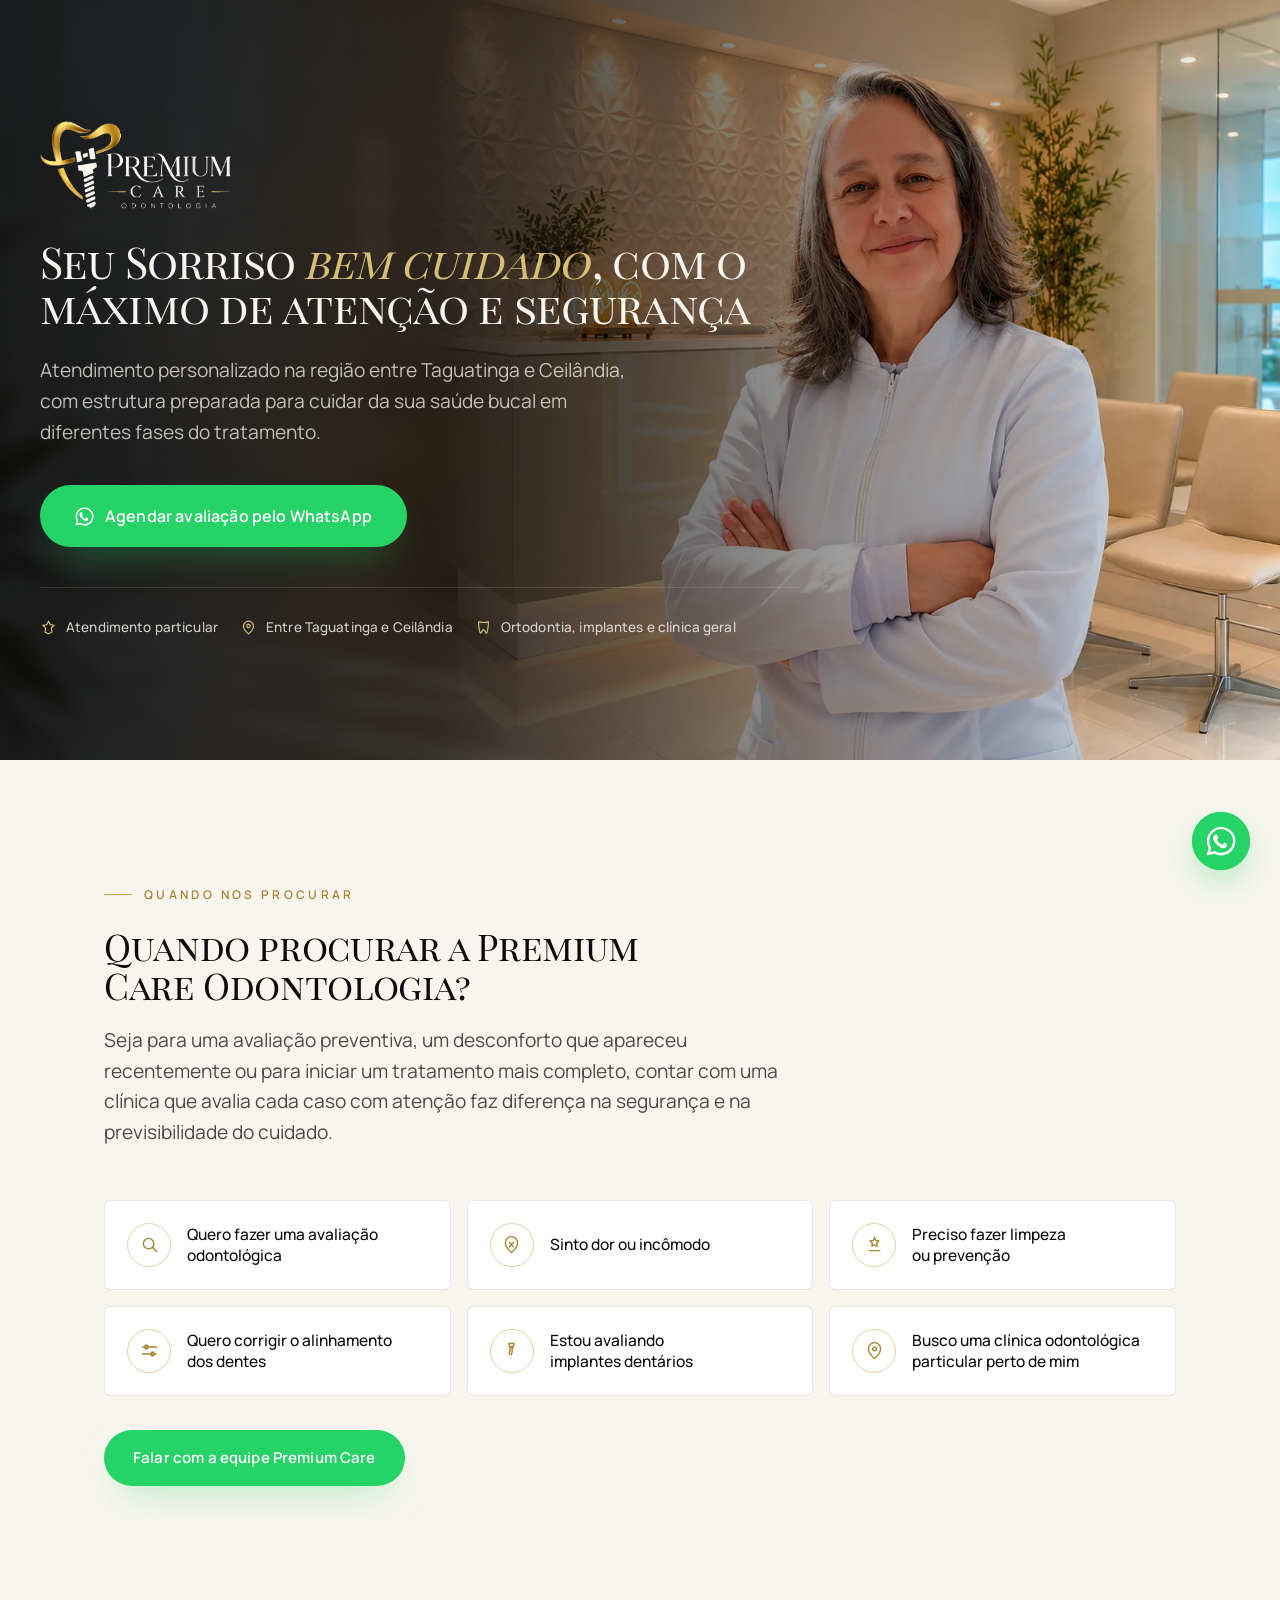
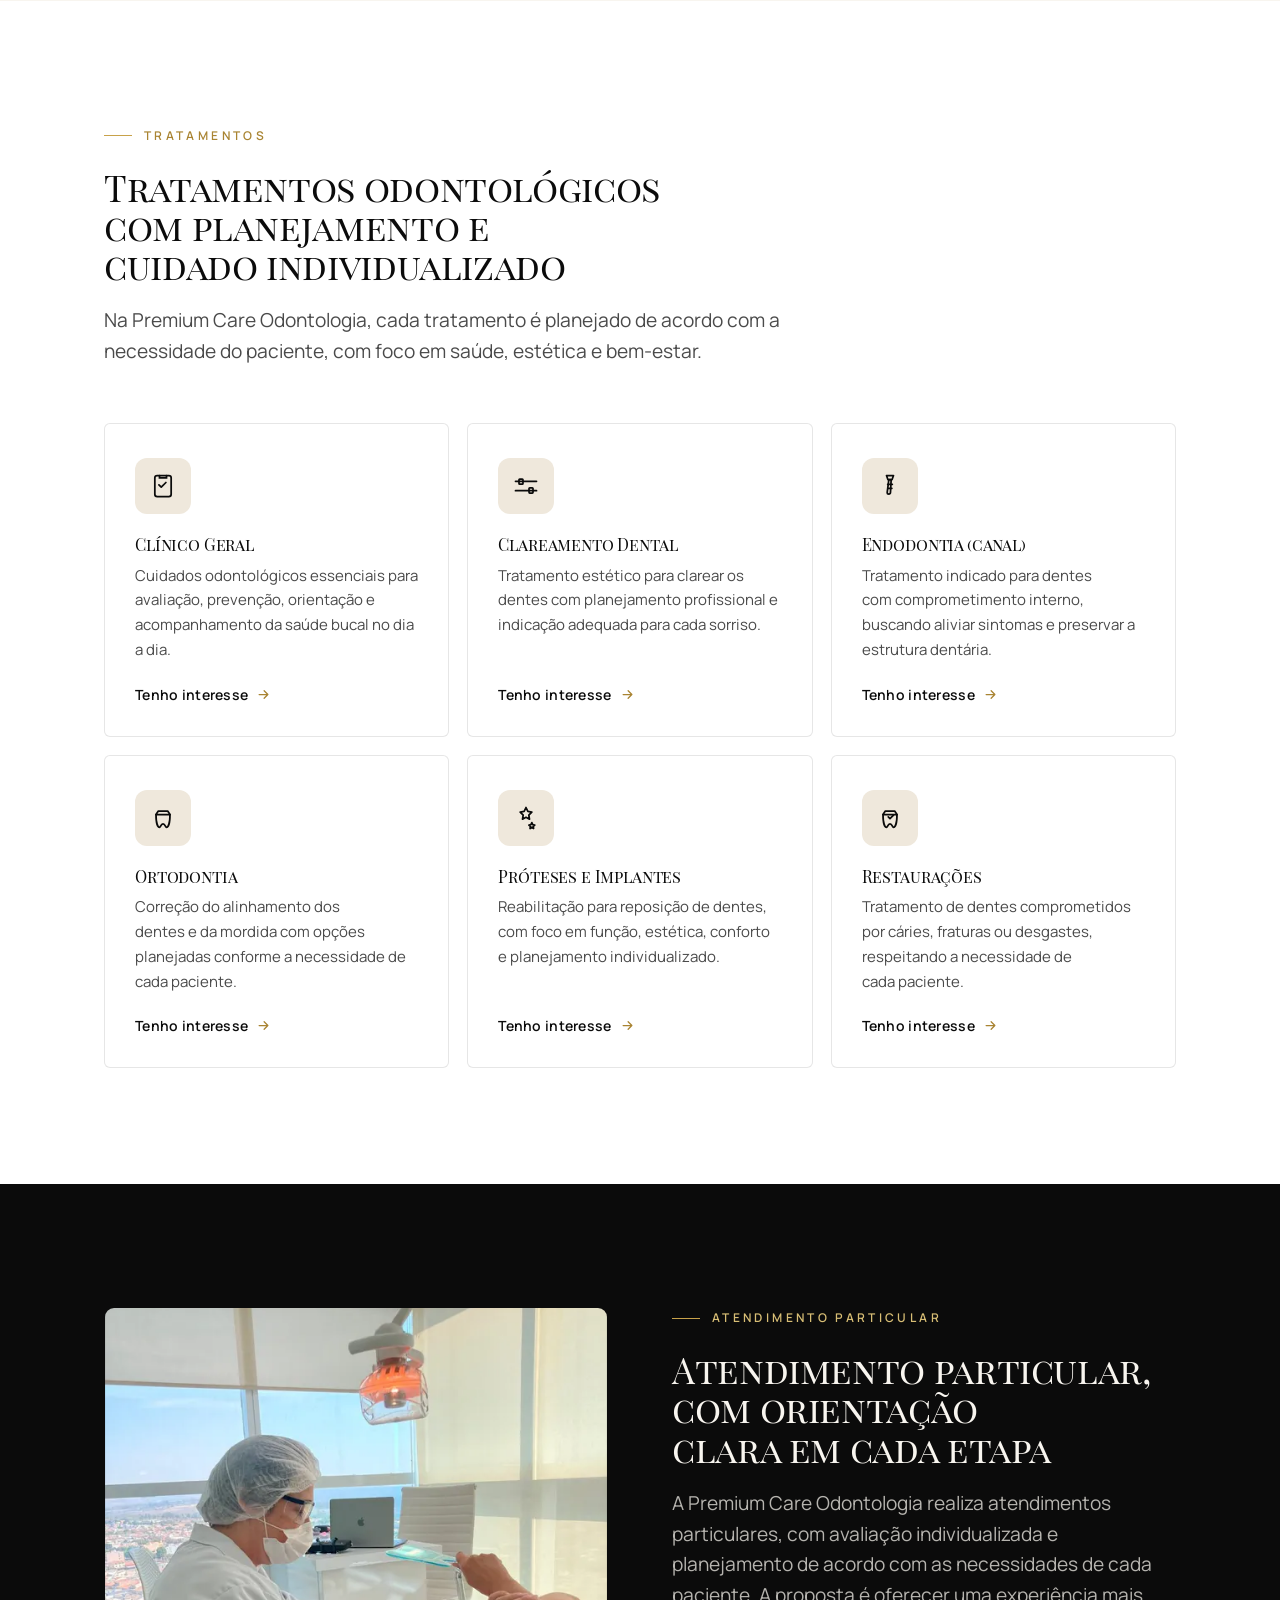
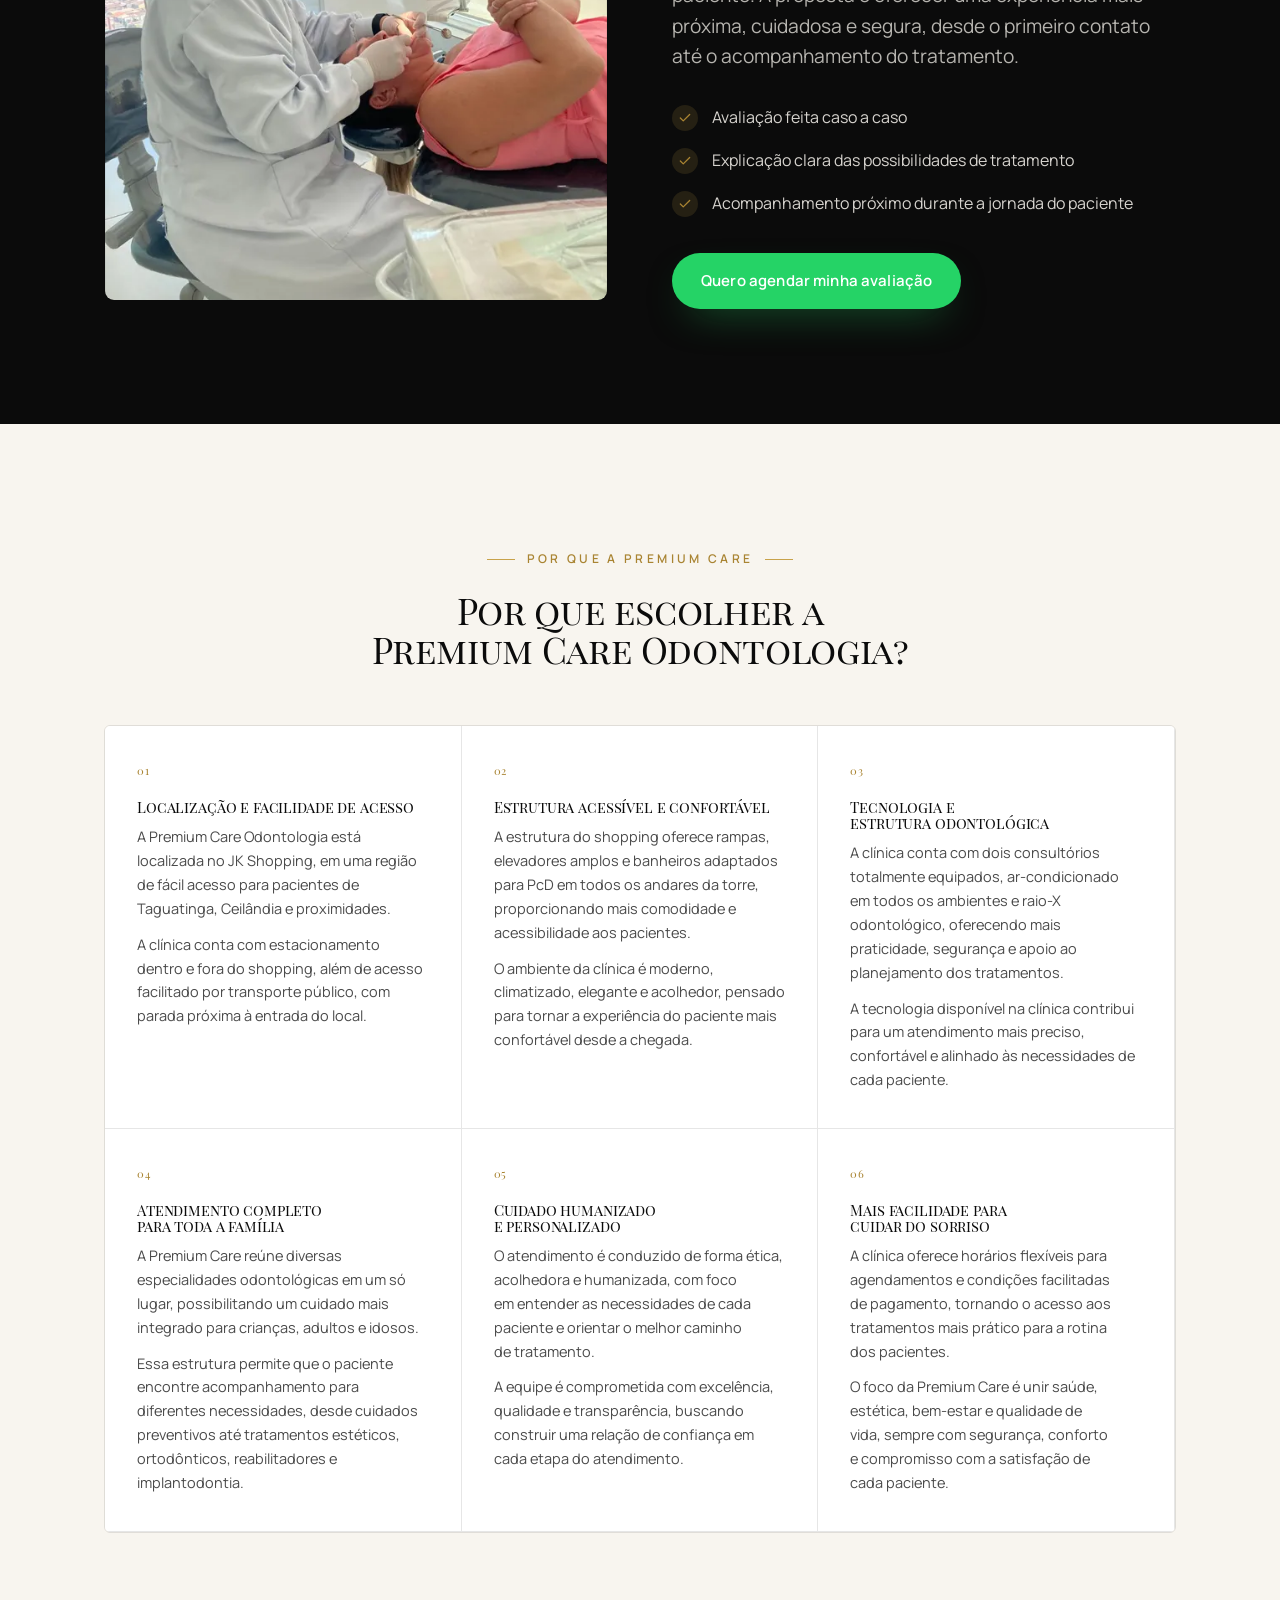
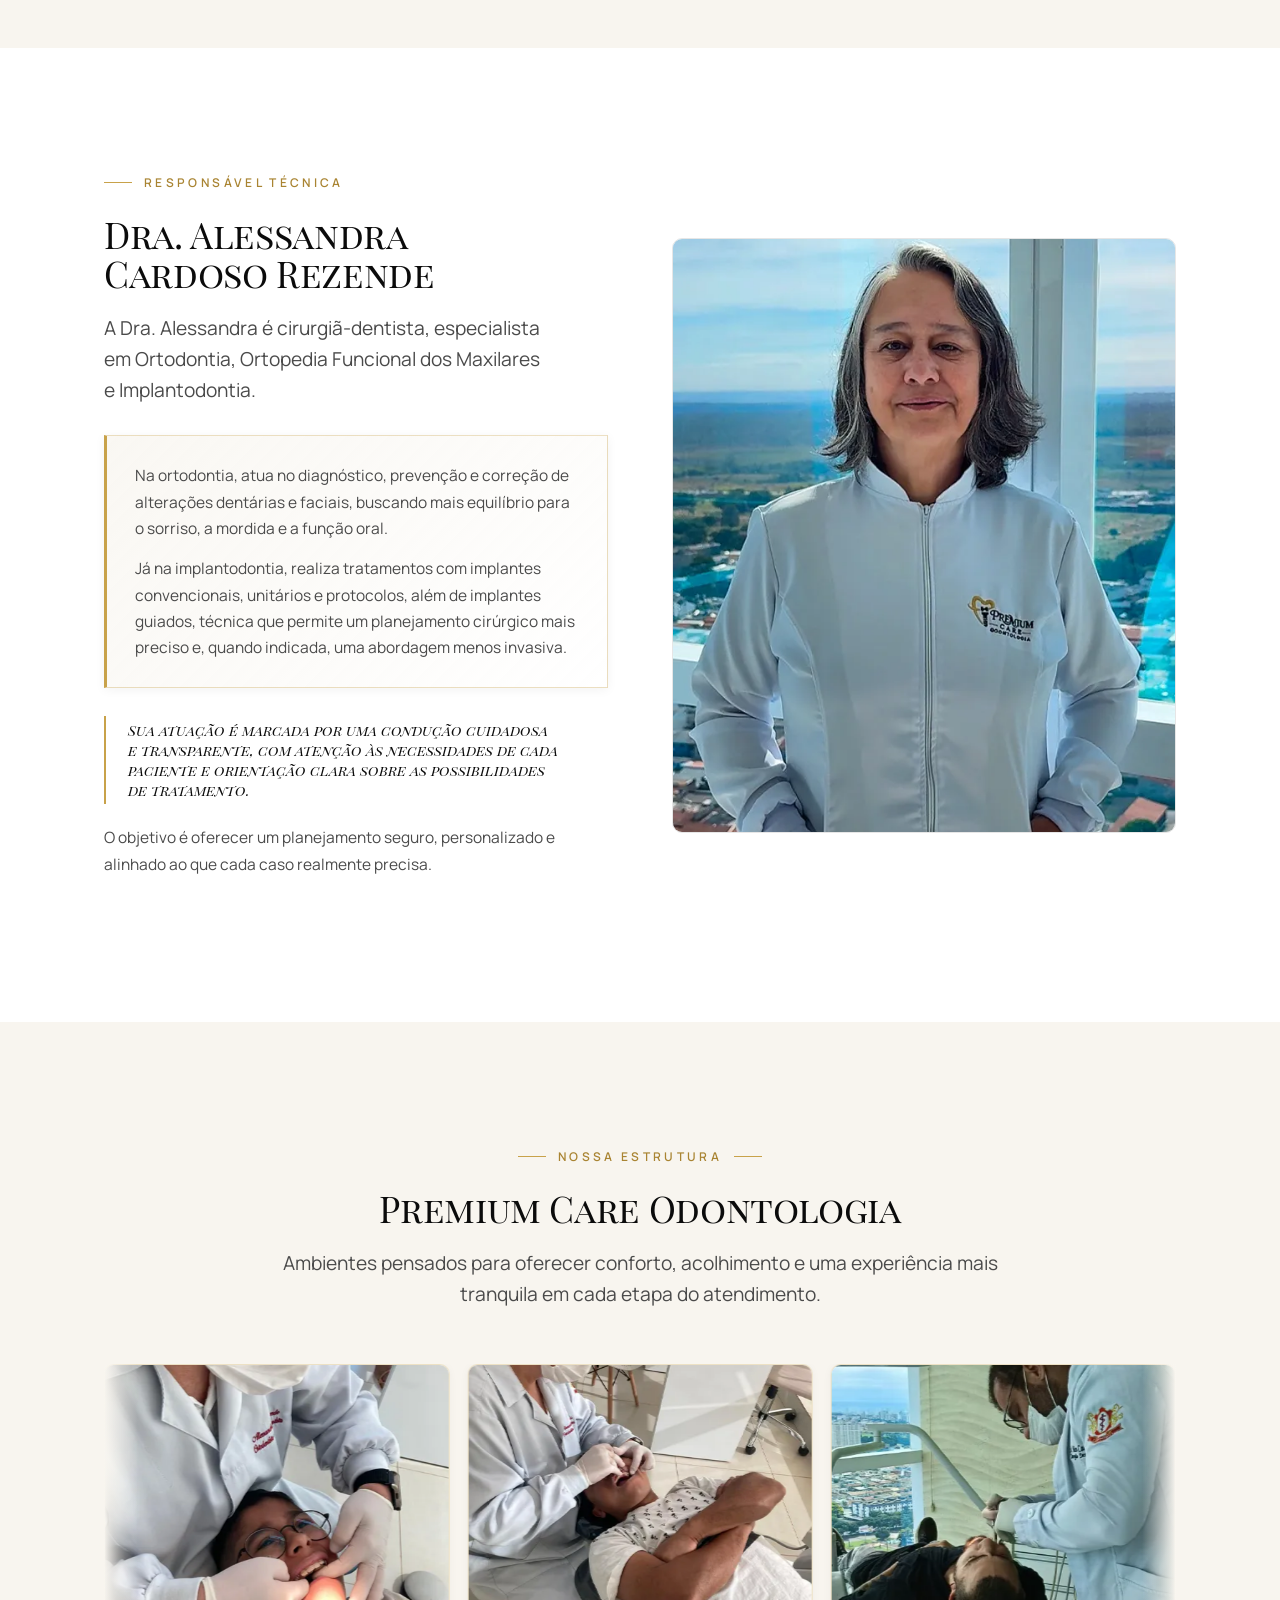
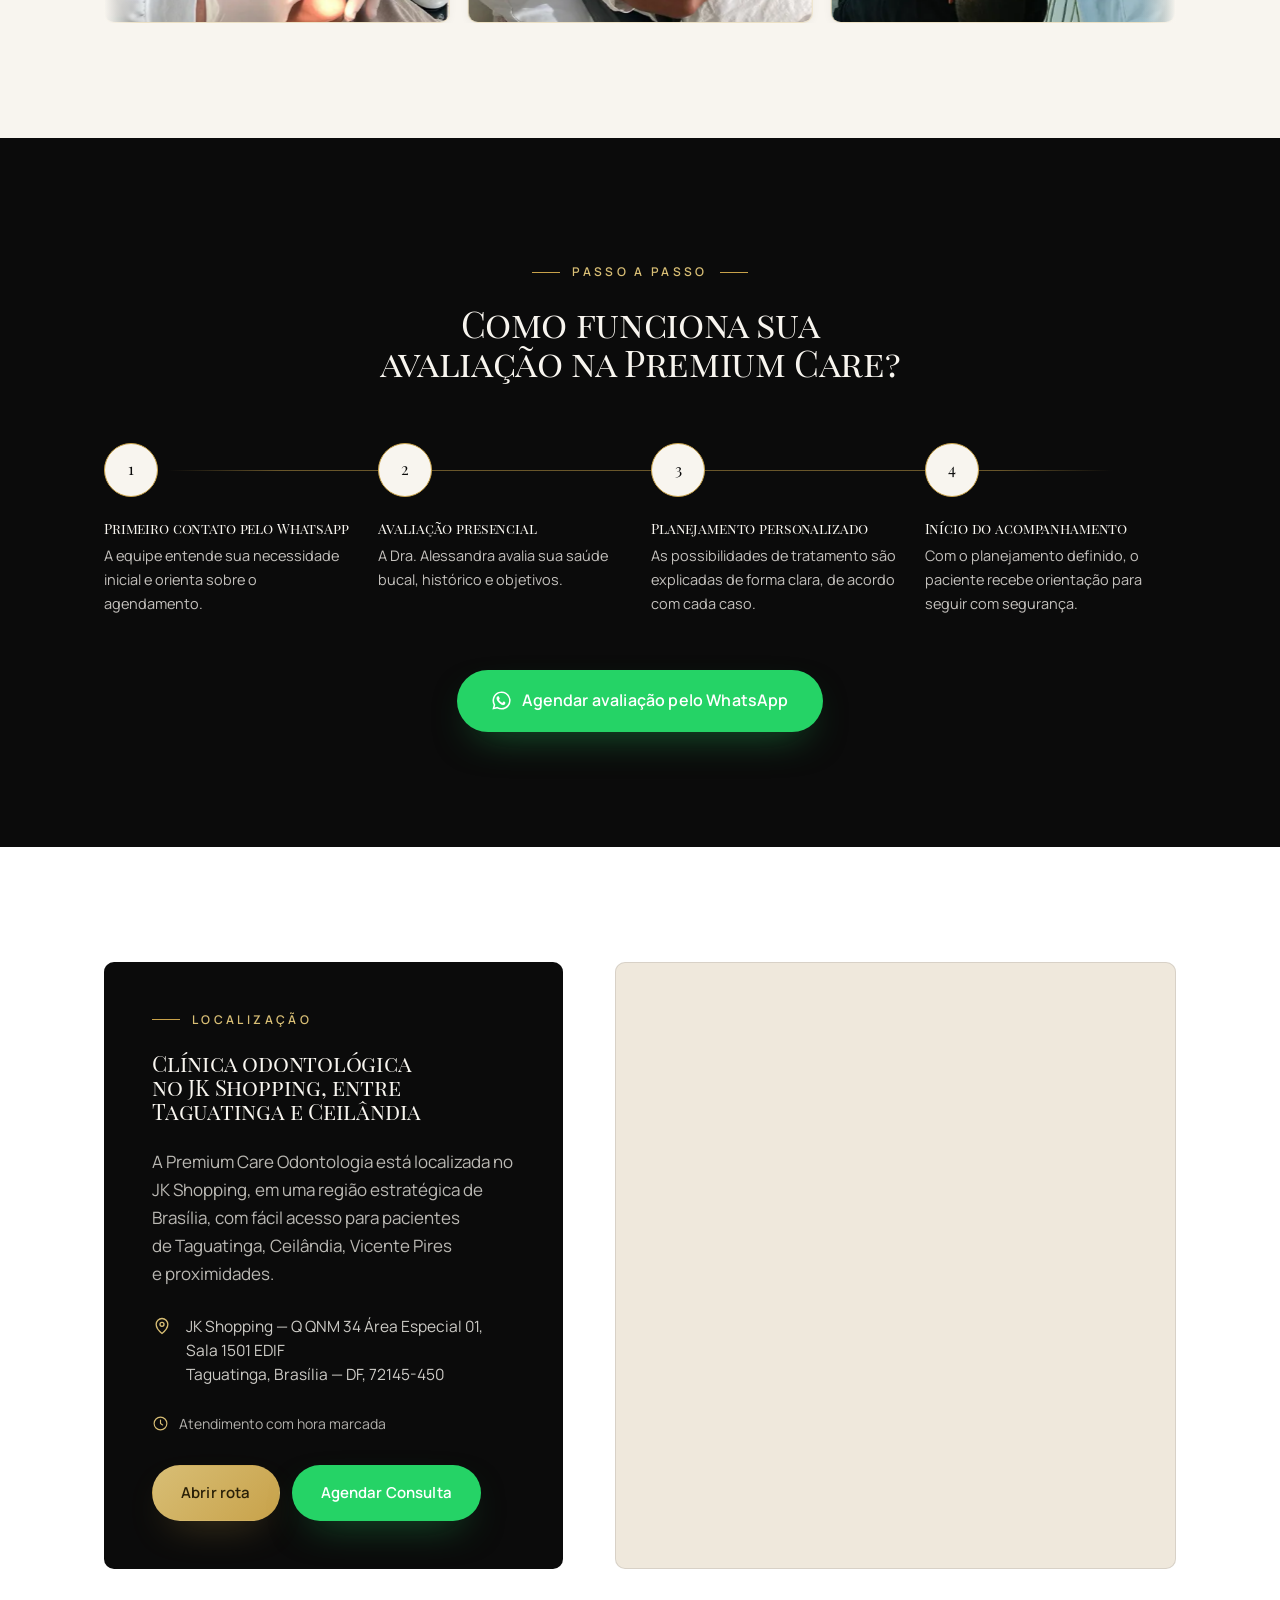
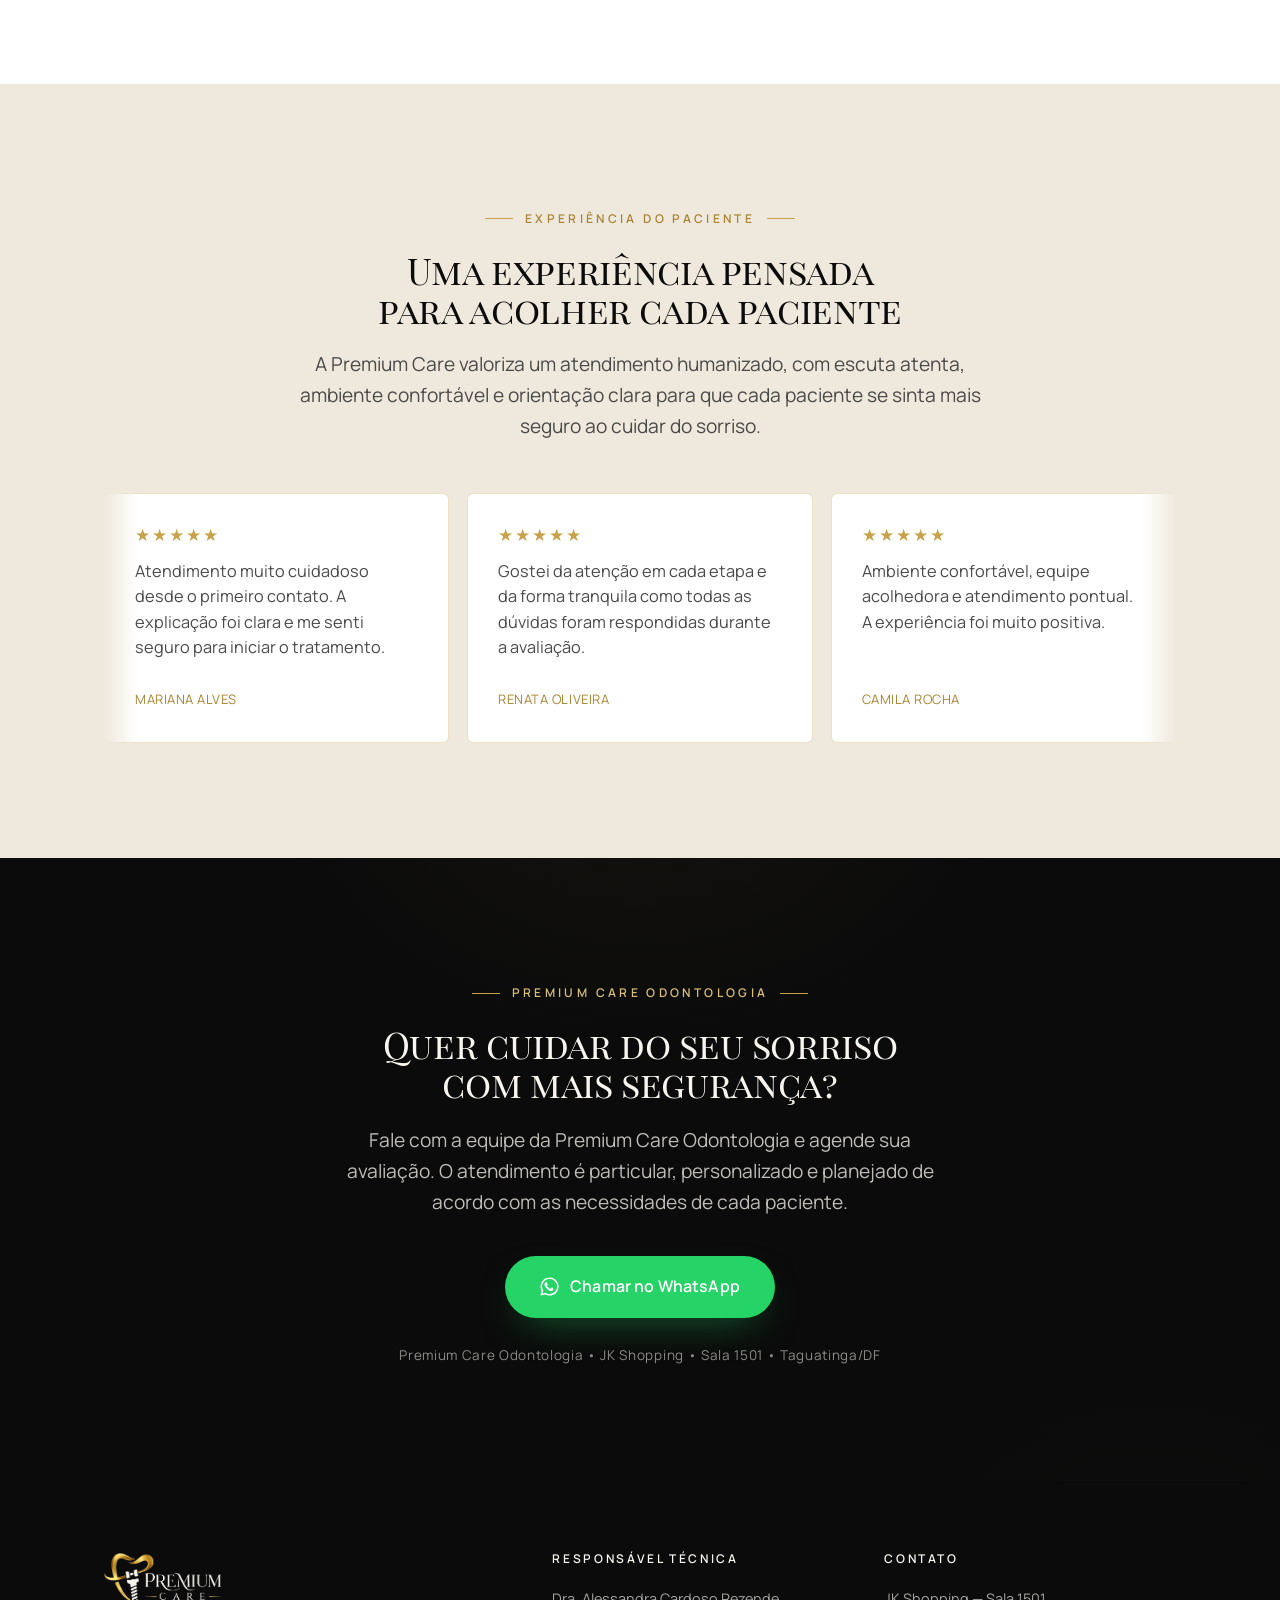
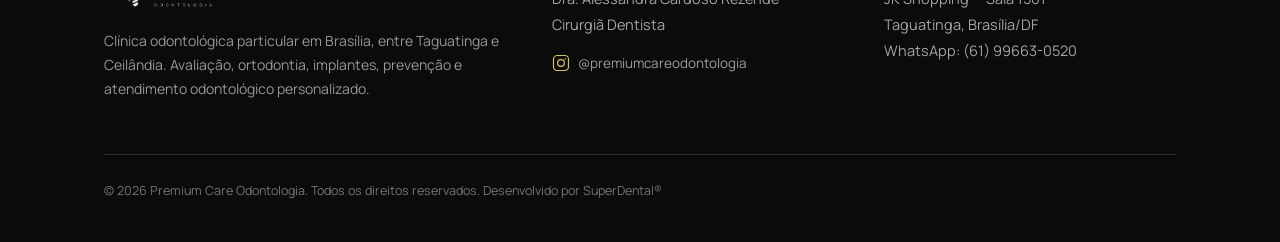
==== index.html @ 4c393888 "Att" ====
<!DOCTYPE html>
<html lang="pt-BR">
<head>
<meta charset="UTF-8" />
<meta name="viewport" content="width=device-width, initial-scale=1.0" />
<title>Premium Care Odontologia | Clínica Odontológica em Taguatinga, Brasília</title>
<meta name="description" content="Clínica odontológica particular no JK Shopping, em Brasília, entre Taguatinga e Ceilândia. Avaliação, ortodontia, implantes, prevenção e atendimento odontológico personalizado." />
<meta name="author" content="Premium Care Odontologia" />
<meta name="theme-color" content="#0B0B0B" />
<link rel="canonical" href="https://premiumcareodontologia.com.br/" />
<link rel="icon" type="image/webp" href="images/favicon.webp" />

<!-- Open Graph -->
<meta property="og:type" content="website" />
<meta property="og:title" content="Premium Care Odontologia | Clínica Odontológica em Taguatinga, Brasília" />
<meta property="og:description" content="Clínica odontológica particular no JK Shopping, entre Taguatinga e Ceilândia. Avaliação, ortodontia, implantes e atendimento personalizado." />
<meta property="og:image" content="images/clinica-premium-care-recepcao.jpg" />
<meta property="og:locale" content="pt_BR" />

<!-- Google Tag Manager -->
<script>(function(w,d,s,l,i){w[l]=w[l]||[];w[l].push({'gtm.start':
new Date().getTime(),event:'gtm.js'});var f=d.getElementsByTagName(s)[0],
j=d.createElement(s),dl=l!='dataLayer'?'&l='+l:'';j.async=true;j.src=
'https://www.googletagmanager.com/gtm.js?id='+i+dl;f.parentNode.insertBefore(j,f);
})(window,document,'script','dataLayer','GTM-KBFPP3S8');</script>
<!-- End Google Tag Manager -->
<link rel="preconnect" href="https://fonts.googleapis.com" />
<link rel="preconnect" href="https://fonts.gstatic.com" crossorigin />
<link href="https://fonts.googleapis.com/css2?family=Manrope:wght@400;500;600;700&family=Playfair+Display+SC:wght@400;700&display=swap" rel="stylesheet" />
<link rel="stylesheet" href="premium-care.css" />
<noscript><style>.reveal{opacity:1 !important;transform:none !important}</style></noscript>

<!-- Schema: LocalBusiness / Dentist -->
<script type="application/ld+json">
{
  "@context": "https://schema.org",
  "@type": "Dentist",
  "name": "Premium Care Odontologia",
  "description": "Clínica odontológica particular em Brasília, entre Taguatinga e Ceilândia, com atendimento personalizado em ortodontia, implantes dentários, prevenção e clínica geral.",
  "image": "images/clinica-premium-care-recepcao.jpg",
  "url": "https://premiumcareodontologia.com.br/",
  "telephone": "+5561996630520",
  "priceRange": "$$$",
  "medicalSpecialty": ["Orthodontic", "Dentistry"],
  "founder": { "@type": "Person", "name": "Dra. Alessandra Cardoso Rezende", "jobTitle": "Cirurgiã-dentista" },
  "address": {
    "@type": "PostalAddress",
    "streetAddress": "JK Shopping - Q QNM 34 Área Especial 01, Sala 1501 EDIF",
    "addressLocality": "Taguatinga",
    "addressRegion": "DF",
    "postalCode": "72145-450",
    "addressCountry": "BR"
  },
  "areaServed": ["Taguatinga", "Ceilândia", "Vicente Pires", "Brasília"],
  "openingHoursSpecification": {
    "@type": "OpeningHoursSpecification",
    "dayOfWeek": ["Monday","Tuesday","Wednesday","Thursday","Friday","Saturday"],
    "description": "Atendimento com hora marcada"
  }
}
</script>
</head>
<body>
<!-- Google Tag Manager (noscript) -->
<noscript><iframe src="https://www.googletagmanager.com/ns.html?id=GTM-KBFPP3S8"
height="0" width="0" style="display:none;visibility:hidden"></iframe></noscript>
<!-- End Google Tag Manager (noscript) -->

<main>

<!-- ============================ HERO ============================ -->
<section class="hero" id="inicio" data-screen-label="Hero">
  <div class="container hero-grid">
    <div class="hero-copy">
      <img class="hero-logo reveal" src="images/logo-premium-care-light.png" alt="Premium Care Odontologia" />
      <h1 class="reveal" data-d="1">Seu Sorriso <em>bem cuidado</em>, com o máximo de atenção e segurança</h1>
      <p class="lead reveal" data-d="2">Atendimento personalizado na região entre Taguatinga e Ceilândia, com estrutura preparada para cuidar da sua saúde bucal em diferentes fases do tratamento.</p>
      <div class="hero-actions reveal" data-d="3">
        <a class="btn btn-gold btn-lg" target="_blank" rel="noopener"
           href="https://wa.me/5561996630520?text=Ol%C3%A1%2C%20vim%20do%20Google%20e%20gostaria%20de%20agendar%20uma%20avalia%C3%A7%C3%A3o%21">
          <svg viewBox="0 0 24 24" fill="currentColor" aria-hidden="true"><path d="M.5 23.5l1.6-5.9A11.4 11.4 0 1 1 12 23.5a11.4 11.4 0 0 1-5.5-1.4l-6 1.4zm6.3-3.6l.4.2a9.5 9.5 0 1 0-3.2-3.2l.2.4-.9 3.4 3.5-.8zM17 14.3c-.3-.1-1.7-.8-2-.9s-.5-.1-.7.2-.7.9-.9 1.1-.3.2-.6.1a7.7 7.7 0 0 1-2.3-1.4 8.6 8.6 0 0 1-1.6-2c-.2-.3 0-.4.1-.6l.4-.5.3-.5a.5.5 0 0 0 0-.5l-.9-2.1c-.2-.6-.5-.5-.7-.5h-.6a1.1 1.1 0 0 0-.8.4 3.4 3.4 0 0 0-1 2.5 5.8 5.8 0 0 0 1.2 3.1 13.4 13.4 0 0 0 5.2 4.6c2 .8 2 .5 2.4.5a3 3 0 0 0 2-1.4 2.5 2.5 0 0 0 .2-1.4c-.1-.1-.3-.2-.6-.3z"/></svg>
          Agendar avaliação pelo WhatsApp
        </a>
      </div>
      <div class="hero-badges reveal" data-d="4">
        <span class="hero-badge"><svg viewBox="0 0 24 24" fill="none" stroke="currentColor" stroke-width="1.6"><path d="M12 3l2.5 5 5.5.8-4 3.9 1 5.5L12 21l-5 -2.6 1-5.5-4-3.9 5.5-.8z" stroke-linejoin="round"/></svg>Atendimento particular</span>
        <span class="hero-badge"><svg viewBox="0 0 24 24" fill="none" stroke="currentColor" stroke-width="1.6"><path d="M12 21s-7-5.5-7-11a7 7 0 0 1 14 0c0 5.5-7 11-7 11z" stroke-linejoin="round"/><circle cx="12" cy="10" r="2.4"/></svg>Entre Taguatinga e Ceilândia</span>
        <span class="hero-badge"><svg viewBox="0 0 24 24" fill="none" stroke="currentColor" stroke-width="1.6"><path d="M5 4c2 0 3 1 7 1s5-1 7-1c0 6-1.4 16-3 16-1.2 0-1.2-5-4-5s-2.8 5-4 5C6.4 20 5 10 5 4z" stroke-linejoin="round"/></svg>Ortodontia, implantes e clínica geral</span>
      </div>
    </div>

  </div>
</section>

<!-- ============================ NECESSIDADE ============================ -->
<section class="section bg-off" id="necessidade" data-screen-label="Necessidades">
  <div class="container">
    <div class="section-head reveal">
      <p class="eyebrow">Quando nos procurar</p>
      <h2 class="h1">Quando procurar a Premium Care Odontologia?</h2>
      <p class="lead" style="margin-top:20px;">Seja para uma avaliação preventiva, um desconforto que apareceu recentemente ou para iniciar um tratamento mais completo, contar com uma clínica que avalia cada caso com atenção faz diferença na segurança e na previsibilidade do cuidado.</p>
    </div>

    <div class="need-grid">
      <div class="need-card reveal"><span class="ic"><svg viewBox="0 0 24 24" fill="none" stroke="currentColor" stroke-width="1.6"><circle cx="11" cy="11" r="6"/><path d="M20 20l-4.5-4.5" stroke-linecap="round"/></svg></span><p>Quero fazer uma avaliação odontológica</p></div>
      <div class="need-card reveal" data-d="1"><span class="ic"><svg viewBox="0 0 24 24" fill="none" stroke="currentColor" stroke-width="1.6"><path d="M12 21s-7-5.5-7-11a7 7 0 0 1 14 0c0 5.5-7 11-7 11z" stroke-linejoin="round"/><path d="M9.5 9.5l5 5M14.5 9.5l-5 5" stroke-linecap="round"/></svg></span><p>Sinto dor ou incômodo</p></div>
      <div class="need-card reveal" data-d="2"><span class="ic"><svg viewBox="0 0 24 24" fill="none" stroke="currentColor" stroke-width="1.6"><path d="M12 4l1.6 3.4L17 8l-2.6 2.5.6 3.5L12 12.4 9 14l.6-3.5L7 8l3.4-.6z" stroke-linejoin="round"/><path d="M6 19h12" stroke-linecap="round"/></svg></span><p>Preciso fazer limpeza ou prevenção</p></div>
      <div class="need-card reveal"><span class="ic"><svg viewBox="0 0 24 24" fill="none" stroke="currentColor" stroke-width="1.6"><path d="M4 8h16M4 16h16" stroke-linecap="round"/><rect x="7" y="6" width="3" height="4" rx="0.6"/><rect x="14" y="14" width="3" height="4" rx="0.6"/></svg></span><p>Quero corrigir o alinhamento dos dentes</p></div>
      <div class="need-card reveal" data-d="1"><span class="ic"><svg viewBox="0 0 24 24" fill="none" stroke="currentColor" stroke-width="1.6"><path d="M9 4h6l-1 4h-4z" stroke-linejoin="round"/><path d="M11 8h2l-.5 7a1.5 1.5 0 0 1-3 0z" stroke-linejoin="round"/></svg></span><p>Estou avaliando implantes dentários</p></div>
      <div class="need-card reveal" data-d="2"><span class="ic"><svg viewBox="0 0 24 24" fill="none" stroke="currentColor" stroke-width="1.6"><path d="M12 21s-7-5.5-7-11a7 7 0 0 1 14 0c0 5.5-7 11-7 11z" stroke-linejoin="round"/><circle cx="12" cy="10" r="2.2"/></svg></span><p>Busco uma clínica odontológica particular perto de mim</p></div>
    </div>

    <div class="need-foot reveal">
      <a class="btn btn-outline-dark" target="_blank" rel="noopener"
         href="https://wa.me/5561996630520?text=Ol%C3%A1%2C%20vim%20do%20Google%20e%20gostaria%20de%20agendar%20uma%20avalia%C3%A7%C3%A3o%21">Falar com a equipe Premium Care</a>
    </div>
  </div>
</section>

<!-- ============================ TRATAMENTOS ============================ -->
<section class="section bg-white" id="tratamentos" data-screen-label="Tratamentos">
  <div class="container">
    <div class="section-head reveal">
      <p class="eyebrow">Tratamentos</p>
      <h2 class="h1">Tratamentos odontológicos com planejamento e cuidado individualizado</h2>
      <p class="lead" style="margin-top:20px;">Na Premium Care Odontologia, cada tratamento é planejado de acordo com a necessidade do paciente, com foco em saúde, estética e bem-estar.</p>
    </div>

    <div class="treat-grid">
      <article class="treat-card reveal">
        <span class="treat-icon"><svg viewBox="0 0 24 24" fill="none" stroke="currentColor" stroke-width="1.5"><rect x="5" y="3" width="14" height="18" rx="2"/><path d="M9 3v2h6V3" stroke-linecap="round"/><path d="M8.5 11l2 2 4-4" stroke-linecap="round" stroke-linejoin="round"/></svg></span>
        <h3>Clínico Geral</h3>
        <p>Cuidados odontológicos essenciais para avaliação, prevenção, orientação e acompanhamento da saúde bucal no dia a dia.</p>
        <a class="tcta" target="_blank" rel="noopener" href="https://wa.me/5561996630520?text=Ol%C3%A1%2C%20vim%20do%20Google%20e%20gostaria%20de%20agendar%20uma%20avalia%C3%A7%C3%A3o%21">Tenho interesse <svg viewBox="0 0 24 24" fill="none" stroke="currentColor" stroke-width="2"><path d="M5 12h14M13 6l6 6-6 6" stroke-linecap="round" stroke-linejoin="round"/></svg></a>
      </article>

      <article class="treat-card reveal" data-d="1">
        <span class="treat-icon"><svg viewBox="0 0 24 24" fill="none" stroke="currentColor" stroke-width="1.5"><path d="M3 8h18M3 16h18" stroke-linecap="round"/><rect x="6" y="6" width="3.4" height="4.4" rx="0.6"/><rect x="14.6" y="13.6" width="3.4" height="4.4" rx="0.6"/></svg></span>
        <h3>Clareamento Dental</h3>
        <p>Tratamento estético para clarear os dentes com planejamento profissional e indicação adequada para cada sorriso.</p>
        <a class="tcta" target="_blank" rel="noopener" href="https://wa.me/5561996630520?text=Ol%C3%A1%2C%20vim%20do%20Google%20e%20gostaria%20de%20agendar%20uma%20avalia%C3%A7%C3%A3o%21">Tenho interesse <svg viewBox="0 0 24 24" fill="none" stroke="currentColor" stroke-width="2"><path d="M5 12h14M13 6l6 6-6 6" stroke-linecap="round" stroke-linejoin="round"/></svg></a>
      </article>

      <article class="treat-card reveal" data-d="2">
        <span class="treat-icon"><svg viewBox="0 0 24 24" fill="none" stroke="currentColor" stroke-width="1.5"><path d="M9 3h6l-1.2 3.5H10.2z" stroke-linejoin="round"/><path d="M11 6.5h2l-.6 11a1.4 1.4 0 0 1-2.8 0z" stroke-linejoin="round"/><path d="M10 10.5h4M10.4 14h3.2" stroke-linecap="round"/></svg></span>
        <h3>Endodontia (canal)</h3>
        <p>Tratamento indicado para dentes com comprometimento interno, buscando aliviar sintomas e preservar a estrutura dentária.</p>
        <a class="tcta" target="_blank" rel="noopener" href="https://wa.me/5561996630520?text=Ol%C3%A1%2C%20vim%20do%20Google%20e%20gostaria%20de%20agendar%20uma%20avalia%C3%A7%C3%A3o%21">Tenho interesse <svg viewBox="0 0 24 24" fill="none" stroke="currentColor" stroke-width="2"><path d="M5 12h14M13 6l6 6-6 6" stroke-linecap="round" stroke-linejoin="round"/></svg></a>
      </article>

      <article class="treat-card reveal">
        <span class="treat-icon"><svg viewBox="0 0 24 24" fill="none" stroke="currentColor" stroke-width="1.5"><path d="M6 9l2-3h8l2 3" stroke-linecap="round" stroke-linejoin="round"/><path d="M6 9c0 7 1.5 11 3 11 1 0 1-3 3-3s2 3 3 3c1.5 0 3-4 3-11z" stroke-linejoin="round"/></svg></span>
        <h3>Ortodontia</h3>
        <p>Correção do alinhamento dos dentes e da mordida com opções planejadas conforme a necessidade de cada paciente.</p>
        <a class="tcta" target="_blank" rel="noopener" href="https://wa.me/5561996630520?text=Ol%C3%A1%2C%20vim%20do%20Google%20e%20gostaria%20de%20agendar%20uma%20avalia%C3%A7%C3%A3o%21">Tenho interesse <svg viewBox="0 0 24 24" fill="none" stroke="currentColor" stroke-width="2"><path d="M5 12h14M13 6l6 6-6 6" stroke-linecap="round" stroke-linejoin="round"/></svg></a>
      </article>

      <article class="treat-card reveal" data-d="1">
        <span class="treat-icon"><svg viewBox="0 0 24 24" fill="none" stroke="currentColor" stroke-width="1.5"><path d="M12 3l1.6 3.4L17 7l-2.6 2.6.6 3.4L12 11.4 9 13l.6-3.4L7 7l3.4-.6z" stroke-linejoin="round"/><path d="M17 16l.8 1.7L19.5 18l-1.3 1.2.3 1.8-1.5-.9-1.5.9.3-1.8L14.5 18l1.7-.3z" stroke-linejoin="round"/></svg></span>
        <h3>Próteses e Implantes</h3>
        <p>Reabilitação para reposição de dentes, com foco em função, estética, conforto e planejamento individualizado.</p>
        <a class="tcta" target="_blank" rel="noopener" href="https://wa.me/5561996630520?text=Ol%C3%A1%2C%20vim%20do%20Google%20e%20gostaria%20de%20agendar%20uma%20avalia%C3%A7%C3%A3o%21">Tenho interesse <svg viewBox="0 0 24 24" fill="none" stroke="currentColor" stroke-width="2"><path d="M5 12h14M13 6l6 6-6 6" stroke-linecap="round" stroke-linejoin="round"/></svg></a>
      </article>

      <article class="treat-card reveal" data-d="2">
        <span class="treat-icon"><svg viewBox="0 0 24 24" fill="none" stroke="currentColor" stroke-width="1.5"><path d="M6 9l2-3h8l2 3" stroke-linecap="round" stroke-linejoin="round"/><path d="M6 9c0 7 1.5 11 3 11 1 0 1-3 3-3s2 3 3 3c1.5 0 3-4 3-11z" stroke-linejoin="round"/><path d="M10.5 11l1.5 1.5L15 9.5" stroke-linecap="round" stroke-linejoin="round"/></svg></span>
        <h3>Restaurações</h3>
        <p>Tratamento de dentes comprometidos por cáries, fraturas ou desgastes, respeitando a necessidade de cada paciente.</p>
        <a class="tcta" target="_blank" rel="noopener" href="https://wa.me/5561996630520?text=Ol%C3%A1%2C%20vim%20do%20Google%20e%20gostaria%20de%20agendar%20uma%20avalia%C3%A7%C3%A3o%21">Tenho interesse <svg viewBox="0 0 24 24" fill="none" stroke="currentColor" stroke-width="2"><path d="M5 12h14M13 6l6 6-6 6" stroke-linecap="round" stroke-linejoin="round"/></svg></a>
      </article>

    </div>
  </div>
</section>

<!-- ============================ ATENDIMENTO PARTICULAR ============================ -->
<section class="section bg-ink" id="particular" data-screen-label="Atendimento particular">
  <div class="container split">
    <div class="split-media media-deco reveal">
      <div class="media-frame media-frame--tall">
        <img src="images/atendimento.webp" alt="Atendimento odontológico particular e personalizado na Premium Care Odontologia" />
      </div>
    </div>
    <div class="split-copy reveal" data-d="1">
      <p class="eyebrow">Atendimento particular</p>
      <h2 class="h1">Atendimento particular, com orientação clara em cada etapa</h2>
      <p class="lead" style="margin-top:20px;">A Premium Care Odontologia realiza atendimentos particulares, com avaliação individualizada e planejamento de acordo com as necessidades de cada paciente. A proposta é oferecer uma experiência mais próxima, cuidadosa e segura, desde o primeiro contato até o acompanhamento do tratamento.</p>
      <ul class="split-list">
        <li><span class="tick"><svg viewBox="0 0 24 24" fill="none" stroke="currentColor" stroke-width="2.2"><path d="M4 12l5 5 11-11" stroke-linecap="round" stroke-linejoin="round"/></svg></span>Avaliação feita caso a caso</li>
        <li><span class="tick"><svg viewBox="0 0 24 24" fill="none" stroke="currentColor" stroke-width="2.2"><path d="M4 12l5 5 11-11" stroke-linecap="round" stroke-linejoin="round"/></svg></span>Explicação clara das possibilidades de tratamento</li>
        <li><span class="tick"><svg viewBox="0 0 24 24" fill="none" stroke="currentColor" stroke-width="2.2"><path d="M4 12l5 5 11-11" stroke-linecap="round" stroke-linejoin="round"/></svg></span>Acompanhamento próximo durante a jornada do paciente</li>
      </ul>
      <a class="btn btn-gold" target="_blank" rel="noopener"
         href="https://wa.me/5561996630520?text=Ol%C3%A1%2C%20vim%20do%20Google%20e%20gostaria%20de%20agendar%20uma%20avalia%C3%A7%C3%A3o%21">Quero agendar minha avaliação</a>
    </div>
  </div>
</section>

<!-- ============================ DIFERENCIAIS ============================ -->
<section class="section bg-off" id="diferenciais" data-screen-label="Diferenciais">
  <div class="container">
    <div class="section-head section-head--center reveal">
      <p class="eyebrow eyebrow--center">Por que a Premium Care</p>
      <h2 class="h1">Por que escolher a Premium Care Odontologia?</h2>
    </div>

    <div class="diff-grid">
      <div class="diff-card reveal"><div class="diff-num">01</div><h3>Localização e facilidade de acesso</h3><p>A Premium Care Odontologia está localizada no JK Shopping, em uma região de fácil acesso para pacientes de Taguatinga, Ceilândia e proximidades.</p><p>A clínica conta com estacionamento dentro e fora do shopping, além de acesso facilitado por transporte público, com parada próxima à entrada do local.</p></div>
      <div class="diff-card reveal" data-d="1"><div class="diff-num">02</div><h3>Estrutura acessível e confortável</h3><p>A estrutura do shopping oferece rampas, elevadores amplos e banheiros adaptados para PcD em todos os andares da torre, proporcionando mais comodidade e acessibilidade aos pacientes.</p><p>O ambiente da clínica é moderno, climatizado, elegante e acolhedor, pensado para tornar a experiência do paciente mais confortável desde a chegada.</p></div>
      <div class="diff-card reveal" data-d="2"><div class="diff-num">03</div><h3>Tecnologia e estrutura odontológica</h3><p>A clínica conta com dois consultórios totalmente equipados, ar-condicionado em todos os ambientes e raio-X odontológico, oferecendo mais praticidade, segurança e apoio ao planejamento dos tratamentos.</p><p>A tecnologia disponível na clínica contribui para um atendimento mais preciso, confortável e alinhado às necessidades de cada paciente.</p></div>
      <div class="diff-card reveal"><div class="diff-num">04</div><h3>Atendimento completo para toda a família</h3><p>A Premium Care reúne diversas especialidades odontológicas em um só lugar, possibilitando um cuidado mais integrado para crianças, adultos e idosos.</p><p>Essa estrutura permite que o paciente encontre acompanhamento para diferentes necessidades, desde cuidados preventivos até tratamentos estéticos, ortodônticos, reabilitadores e implantodontia.</p></div>
      <div class="diff-card reveal" data-d="1"><div class="diff-num">05</div><h3>Cuidado humanizado e personalizado</h3><p>O atendimento é conduzido de forma ética, acolhedora e humanizada, com foco em entender as necessidades de cada paciente e orientar o melhor caminho de tratamento.</p><p>A equipe é comprometida com excelência, qualidade e transparência, buscando construir uma relação de confiança em cada etapa do atendimento.</p></div>
      <div class="diff-card reveal" data-d="2"><div class="diff-num">06</div><h3>Mais facilidade para cuidar do sorriso</h3><p>A clínica oferece horários flexíveis para agendamentos e condições facilitadas de pagamento, tornando o acesso aos tratamentos mais prático para a rotina dos pacientes.</p><p>O foco da Premium Care é unir saúde, estética, bem-estar e qualidade de vida, sempre com segurança, conforto e compromisso com a satisfação de cada paciente.</p></div>
    </div>
  </div>
</section>

<!-- ============================ DRA. ALESSANDRA ============================ -->
<section class="section bg-white" id="dra-alessandra" data-screen-label="Dra. Alessandra">
  <div class="container split split--rev">
    <div class="split-media media-deco reveal">
      <div class="media-frame media-frame--tall">
        <img src="images/doutora.webp" alt="Dra. Alessandra Cardoso Rezende, cirurgiã-dentista responsável pela Premium Care Odontologia" />
      </div>
    </div>
    <div class="split-copy reveal" data-d="1">
      <p class="eyebrow">Responsável técnica</p>
      <h2 class="h1">Dra. Alessandra Cardoso Rezende</h2>
      <p class="lead" style="margin-top:20px;">A Dra. Alessandra é cirurgiã-dentista, especialista em Ortodontia, Ortopedia Funcional dos Maxilares e Implantodontia.</p>
      <div class="dra-highlight">
        <p>Na ortodontia, atua no diagnóstico, prevenção e correção de alterações dentárias e faciais, buscando mais equilíbrio para o sorriso, a mordida e a função oral.</p>
        <p>Já na implantodontia, realiza tratamentos com implantes convencionais, unitários e protocolos, além de implantes guiados, técnica que permite um planejamento cirúrgico mais preciso e, quando indicada, uma abordagem menos invasiva.</p>
      </div>
      <p class="dra-credo">Sua atuação é marcada por uma condução cuidadosa e transparente, com atenção às necessidades de cada paciente e orientação clara sobre as possibilidades de tratamento.</p>
      <p class="dra-note">O objetivo é oferecer um planejamento seguro, personalizado e alinhado ao que cada caso realmente precisa.</p>
    </div>
  </div>
</section>

<!-- ============================ GALERIA DA CLÍNICA ============================ -->
<section class="section bg-off clinic-gallery" id="clinica" data-screen-label="Clínica">
  <div class="container">
    <div class="section-head section-head--center reveal">
      <p class="eyebrow eyebrow--center">Nossa estrutura</p>
      <h2 class="h1">Premium Care Odontologia</h2>
      <p class="lead" style="margin-top:20px;">Ambientes pensados para oferecer conforto, acolhimento e uma experiência mais tranquila em cada etapa do atendimento.</p>
    </div>

    <div class="clinic-slider reveal" aria-label="Fotos da clínica Premium Care Odontologia">
      <div class="clinic-track">
        <figure class="clinic-slide"><img src="images/clinica11.webp" alt="Ambiente da Premium Care Odontologia" /></figure>
        <figure class="clinic-slide"><img src="images/clinica4.webp" alt="Estrutura da clínica Premium Care Odontologia" /></figure>
        <figure class="clinic-slide"><img src="images/clinica5.webp" alt="Consultório da Premium Care Odontologia" /></figure>
        <figure class="clinic-slide"><img src="images/clinica6.webp" alt="Espaço de atendimento da Premium Care Odontologia" /></figure>
        <figure class="clinic-slide"><img src="images/clinica7.webp" alt="Detalhe da estrutura da Premium Care Odontologia" /></figure>
        <figure class="clinic-slide"><img src="images/clinica9.webp" alt="Ambiente interno da Premium Care Odontologia" /></figure>
        <figure class="clinic-slide"><img src="images/clinica10.webp" alt="Clínica Premium Care Odontologia" /></figure>
        <figure class="clinic-slide"><img src="images/clinica3.webp" alt="Recepção e estrutura da Premium Care Odontologia" /></figure>
      </div>
    </div>
  </div>
</section>

<!-- ============================ COMO FUNCIONA ============================ -->
<section class="section bg-ink" id="como-funciona" data-screen-label="Como funciona">
  <div class="container">
    <div class="section-head section-head--center reveal">
      <p class="eyebrow eyebrow--center">Passo a passo</p>
      <h2 class="h1">Como funciona sua avaliação na Premium Care?</h2>
    </div>
    <div class="steps">
      <div class="step reveal"><div class="step-num">1</div><h3>Primeiro contato pelo WhatsApp</h3><p>A equipe entende sua necessidade inicial e orienta sobre o agendamento.</p></div>
      <div class="step reveal" data-d="1"><div class="step-num">2</div><h3>Avaliação presencial</h3><p>A Dra. Alessandra avalia sua saúde bucal, histórico e objetivos.</p></div>
      <div class="step reveal" data-d="2"><div class="step-num">3</div><h3>Planejamento personalizado</h3><p>As possibilidades de tratamento são explicadas de forma clara, de acordo com cada caso.</p></div>
      <div class="step reveal" data-d="3"><div class="step-num">4</div><h3>Início do acompanhamento</h3><p>Com o planejamento definido, o paciente recebe orientação para seguir com segurança.</p></div>
    </div>
    <div class="reveal" style="text-align:center; margin-top:54px;">
      <a class="btn btn-gold btn-lg" target="_blank" rel="noopener"
         href="https://wa.me/5561996630520?text=Ol%C3%A1%2C%20vim%20do%20Google%20e%20gostaria%20de%20agendar%20uma%20avalia%C3%A7%C3%A3o%21">
        <svg viewBox="0 0 24 24" fill="currentColor" aria-hidden="true"><path d="M.5 23.5l1.6-5.9A11.4 11.4 0 1 1 12 23.5a11.4 11.4 0 0 1-5.5-1.4l-6 1.4zm6.3-3.6l.4.2a9.5 9.5 0 1 0-3.2-3.2l.2.4-.9 3.4 3.5-.8zM17 14.3c-.3-.1-1.7-.8-2-.9s-.5-.1-.7.2-.7.9-.9 1.1-.3.2-.6.1a7.7 7.7 0 0 1-2.3-1.4 8.6 8.6 0 0 1-1.6-2c-.2-.3 0-.4.1-.6l.4-.5.3-.5a.5.5 0 0 0 0-.5l-.9-2.1c-.2-.6-.5-.5-.7-.5h-.6a1.1 1.1 0 0 0-.8.4 3.4 3.4 0 0 0-1 2.5 5.8 5.8 0 0 0 1.2 3.1 13.4 13.4 0 0 0 5.2 4.6c2 .8 2 .5 2.4.5a3 3 0 0 0 2-1.4 2.5 2.5 0 0 0 .2-1.4c-.1-.1-.3-.2-.6-.3z"/></svg>
        Agendar avaliação pelo WhatsApp
      </a>
    </div>
  </div>
</section>

<!-- ============================ LOCALIZAÇÃO ============================ -->
<section class="section bg-white" id="localizacao" data-screen-label="Localização">
  <div class="container">
    <div class="loc-grid">
      <div class="loc-card reveal">
        <p class="eyebrow">Localização</p>
        <h2>Clínica odontológica no JK Shopping, entre Taguatinga e Ceilândia</h2>
        <p style="color:rgba(248,245,239,0.74); margin-top:6px;">A Premium Care Odontologia está localizada no JK Shopping, em uma região estratégica de Brasília, com fácil acesso para pacientes de Taguatinga, Ceilândia, Vicente Pires e proximidades.</p>
        <div class="loc-addr">
          <svg viewBox="0 0 24 24" fill="none" stroke="currentColor" stroke-width="1.6"><path d="M12 21s-7-5.5-7-11a7 7 0 0 1 14 0c0 5.5-7 11-7 11z" stroke-linejoin="round"/><circle cx="12" cy="10" r="2.4"/></svg>
          <span>JK Shopping — Q QNM 34 Área Especial 01, Sala 1501 EDIF<br/>Taguatinga, Brasília — DF, 72145-450</span>
        </div>
        <div class="loc-meta">
          <svg viewBox="0 0 24 24" fill="none" stroke="currentColor" stroke-width="1.6"><circle cx="12" cy="12" r="9"/><path d="M12 7v5l3 2" stroke-linecap="round" stroke-linejoin="round"/></svg>
          Atendimento com hora marcada
        </div>
        <div class="loc-actions">
          <a class="btn btn-gold" target="_blank" rel="noopener" href="https://www.google.com/maps/dir/?api=1&destination=JK+Shopping+Taguatinga+Brasilia+DF+72145-450">Abrir rota</a>
          <a class="btn btn-outline-gold" target="_blank" rel="noopener" href="https://wa.me/5561996630520?text=Ol%C3%A1%2C%20vim%20do%20Google%20e%20gostaria%20de%20agendar%20uma%20avalia%C3%A7%C3%A3o%21">Agendar Consulta</a>
        </div>
      </div>

      <div class="loc-map reveal" data-d="1">
        <!-- Para ativar o mapa real, substitua o bloco abaixo por um <iframe> do Google Maps embed -->
        <iframe title="Mapa — Premium Care Odontologia no JK Shopping, Taguatinga/DF"
          src="https://www.google.com/maps?q=JK+Shopping+Taguatinga+Brasilia+DF+72145-450&output=embed"
          loading="lazy" referrerpolicy="no-referrer-when-downgrade"></iframe>
      </div>
    </div>
  </div>
</section>

<!-- ============================ PROVA SOCIAL ============================ -->
<section class="section bg-beige" id="experiencia" data-screen-label="Experiência do paciente">
  <div class="container">
    <div class="section-head section-head--center reveal">
      <p class="eyebrow eyebrow--center">Experiência do paciente</p>
      <h2 class="h1">Uma experiência pensada para acolher cada paciente</h2>
      <p class="lead" style="margin-top:20px;">A Premium Care valoriza um atendimento humanizado, com escuta atenta, ambiente confortável e orientação clara para que cada paciente se sinta mais seguro ao cuidar do sorriso.</p>
    </div>
    <div class="testi-carousel reveal" aria-label="Depoimentos de pacientes">
      <div class="testi-track">
        <article class="testi-card">
          <div class="stars" aria-label="5 estrelas"><span>★★★★★</span></div>
          <p>Atendimento muito cuidadoso desde o primeiro contato. A explicação foi clara e me senti seguro para iniciar o tratamento.</p>
          <span class="testi-name">Mariana Alves</span>
        </article>
        <article class="testi-card">
          <div class="stars" aria-label="5 estrelas"><span>★★★★★</span></div>
          <p>Gostei da atenção em cada etapa e da forma tranquila como todas as dúvidas foram respondidas durante a avaliação.</p>
          <span class="testi-name">Renata Oliveira</span>
        </article>
        <article class="testi-card">
          <div class="stars" aria-label="5 estrelas"><span>★★★★★</span></div>
          <p>Ambiente confortável, equipe acolhedora e atendimento pontual. A experiência foi muito positiva.</p>
          <span class="testi-name">Camila Rocha</span>
        </article>
        <article class="testi-card">
          <div class="stars" aria-label="5 estrelas"><span>★★★★★</span></div>
          <p>A Dra. Alessandra explicou o planejamento com calma, mostrando as opções de tratamento de forma simples.</p>
          <span class="testi-name">Fernanda Lima</span>
        </article>
        <article class="testi-card">
          <div class="stars" aria-label="5 estrelas"><span>★★★★★</span></div>
          <p>Fui muito bem recebido. O atendimento transmite confiança e cuidado, principalmente para quem chega com receio.</p>
          <span class="testi-name">Patrícia Martins</span>
        </article>
        <article class="testi-card">
          <div class="stars" aria-label="5 estrelas"><span>★★★★★</span></div>
          <p>A clínica é organizada e o acompanhamento foi próximo. Senti que meu caso foi avaliado com atenção.</p>
          <span class="testi-name">Juliana Santos</span>
        </article>
        <article class="testi-card">
          <div class="stars" aria-label="5 estrelas"><span>★★★★★</span></div>
          <p>O cuidado nos detalhes fez diferença. Recebi orientações claras antes de seguir com o tratamento indicado.</p>
          <span class="testi-name">Ana Beatriz</span>
        </article>
        <article class="testi-card">
          <div class="stars" aria-label="5 estrelas"><span>★★★★★</span></div>
          <p>Atendimento humanizado, com escuta e paciência. A equipe me deixou à vontade durante toda a consulta.</p>
          <span class="testi-name">Larissa Mendes</span>
        </article>
      </div>
    </div>
  </div>
</section>

<!-- ============================ CTA FINAL ============================ -->
<section class="section bg-ink cta-final" data-screen-label="CTA final">
  <div class="container">
    <div class="inner reveal">
      <p class="eyebrow eyebrow--center">Premium Care Odontologia</p>
      <h2>Quer cuidar do seu sorriso com mais segurança?</h2>
      <p class="lead">Fale com a equipe da Premium Care Odontologia e agende sua avaliação. O atendimento é particular, personalizado e planejado de acordo com as necessidades de cada paciente.</p>
      <div class="actions" style="display:flex; justify-content:center;">
        <a class="btn btn-gold btn-lg" target="_blank" rel="noopener"
           href="https://wa.me/5561996630520?text=Ol%C3%A1%2C%20vim%20do%20Google%20e%20gostaria%20de%20agendar%20uma%20avalia%C3%A7%C3%A3o%21">
          <svg viewBox="0 0 24 24" fill="currentColor" aria-hidden="true"><path d="M.5 23.5l1.6-5.9A11.4 11.4 0 1 1 12 23.5a11.4 11.4 0 0 1-5.5-1.4l-6 1.4zm6.3-3.6l.4.2a9.5 9.5 0 1 0-3.2-3.2l.2.4-.9 3.4 3.5-.8zM17 14.3c-.3-.1-1.7-.8-2-.9s-.5-.1-.7.2-.7.9-.9 1.1-.3.2-.6.1a7.7 7.7 0 0 1-2.3-1.4 8.6 8.6 0 0 1-1.6-2c-.2-.3 0-.4.1-.6l.4-.5.3-.5a.5.5 0 0 0 0-.5l-.9-2.1c-.2-.6-.5-.5-.7-.5h-.6a1.1 1.1 0 0 0-.8.4 3.4 3.4 0 0 0-1 2.5 5.8 5.8 0 0 0 1.2 3.1 13.4 13.4 0 0 0 5.2 4.6c2 .8 2 .5 2.4.5a3 3 0 0 0 2-1.4 2.5 2.5 0 0 0 .2-1.4c-.1-.1-.3-.2-.6-.3z"/></svg>
          Chamar no WhatsApp
        </a>
      </div>
      <p class="microcopy">Premium Care Odontologia • JK Shopping • Sala 1501 • Taguatinga/DF</p>
    </div>
  </div>
</section>

</main>

<!-- ============================ FOOTER ============================ -->
<footer class="footer" data-screen-label="Footer">
  <div class="container">
    <div class="footer-grid">
      <div class="footer-brand">
        <img src="images/logo-premium-care-light.png" alt="Premium Care Odontologia" />
        <p>Clínica odontológica particular em Brasília, entre Taguatinga e Ceilândia. Avaliação, ortodontia, implantes, prevenção e atendimento odontológico personalizado.</p>
      </div>
      <div>
        <h4>Responsável técnica</h4>
        <p class="footer-contact">
          Dra. Alessandra Cardoso Rezende<br/>
          Cirurgiã Dentista
        </p>
        <a class="footer-instagram" href="https://www.instagram.com/premiumcareodontologia?igsh=MWoxczNobGY4YjFybQ%3D%3D" target="_blank" rel="noopener" aria-label="Instagram da Premium Care Odontologia">
          <svg width="18" height="18" viewBox="0 0 24 24" fill="none" stroke-width="1.6" aria-hidden="true"><rect x="2" y="2" width="20" height="20" rx="5" ry="5"/><circle cx="12" cy="12" r="4.5"/><circle cx="17.5" cy="6.5" r="1" fill="#D8BE75" stroke="none"/></svg>
          @premiumcareodontologia
        </a>
      </div>
      <div>
        <h4>Contato</h4>
        <p class="footer-contact">
          JK Shopping — Sala 1501<br/>
          Taguatinga, Brasília/DF<br/>
          WhatsApp: <a href="https://wa.me/5561996630520?text=Ol%C3%A1%2C%20vim%20do%20Google%20e%20gostaria%20de%20agendar%20uma%20avalia%C3%A7%C3%A3o%21" target="_blank" rel="noopener">(61) 99663-0520</a>
        </p>
      </div>
    </div>
    <div class="footer-bottom">
      <p class="footer-copy">© <span id="year">2026</span> Premium Care Odontologia. Todos os direitos reservados. Desenvolvido por SuperDental®</p>
    </div>
  </div>
</footer>

<!-- Floating WhatsApp -->
<a class="wa-float" target="_blank" rel="noopener" aria-label="Falar no WhatsApp com a Premium Care Odontologia"
   href="https://wa.me/5561996630520?text=Ol%C3%A1%2C%20vim%20do%20Google%20e%20gostaria%20de%20agendar%20uma%20avalia%C3%A7%C3%A3o%21">
  <svg viewBox="0 0 24 24" fill="currentColor" aria-hidden="true"><path d="M.5 23.5l1.6-5.9A11.4 11.4 0 1 1 12 23.5a11.4 11.4 0 0 1-5.5-1.4l-6 1.4zm6.3-3.6l.4.2a9.5 9.5 0 1 0-3.2-3.2l.2.4-.9 3.4 3.5-.8zM17 14.3c-.3-.1-1.7-.8-2-.9s-.5-.1-.7.2-.7.9-.9 1.1-.3.2-.6.1a7.7 7.7 0 0 1-2.3-1.4 8.6 8.6 0 0 1-1.6-2c-.2-.3 0-.4.1-.6l.4-.5.3-.5a.5.5 0 0 0 0-.5l-.9-2.1c-.2-.6-.5-.5-.7-.5h-.6a1.1 1.1 0 0 0-.8.4 3.4 3.4 0 0 0-1 2.5 5.8 5.8 0 0 0 1.2 3.1 13.4 13.4 0 0 0 5.2 4.6c2 .8 2 .5 2.4.5a3 3 0 0 0 2-1.4 2.5 2.5 0 0 0 .2-1.4c-.1-.1-.3-.2-.6-.3z"/></svg>
</a>

<script>
  // Scroll reveal (visible by default; opt in to animation only when paint is live)
  const reveals = Array.from(document.querySelectorAll('.reveal'));
  function revealCheck() {
    const vh = window.innerHeight || document.documentElement.clientHeight;
    for (const el of reveals) {
      if (el.classList.contains('in')) continue;
      const r = el.getBoundingClientRect();
      if (r.top < vh * 0.94 && r.bottom > 0) el.classList.add('in');
    }
  }
  // Opt into animation on next paint; if paint never runs, content stays visible.
  requestAnimationFrame(() => {
    document.body.classList.add('anim-on');
    revealCheck();
    requestAnimationFrame(revealCheck);
  });
  window.addEventListener('scroll', revealCheck, { passive: true });
  window.addEventListener('resize', revealCheck);
  window.addEventListener('load', revealCheck);

  // Year
  document.getElementById('year').textContent = new Date().getFullYear();

  // Testimonials carousel
  const testiCarousel = document.querySelector('.testi-carousel');
  const testiTrack = document.querySelector('.testi-track');
  if (testiCarousel && testiTrack) {
    const visibleCards = 3;
    const originalCards = Array.from(testiTrack.children);
    originalCards.slice(0, visibleCards).forEach((card) => {
      const clone = card.cloneNode(true);
      clone.setAttribute('aria-hidden', 'true');
      testiTrack.appendChild(clone);
    });

    let testiIndex = 0;
    let testiTimer;

    function cardStep() {
      const firstCard = testiTrack.querySelector('.testi-card');
      const gap = parseFloat(getComputedStyle(testiTrack).gap) || 0;
      return firstCard.getBoundingClientRect().width + gap;
    }

    function moveTestimonials(animate = true) {
      testiTrack.style.transition = animate ? 'transform .7s cubic-bezier(.2,.7,.2,1)' : 'none';
      testiTrack.style.transform = `translateX(-${testiIndex * cardStep()}px)`;
    }

    function nextTestimonials() {
      testiIndex += 1;
      moveTestimonials();

      if (testiIndex === originalCards.length) {
        window.setTimeout(() => {
          testiIndex = 0;
          moveTestimonials(false);
        }, 720);
      }
    }

    function startTestimonials() {
      window.clearInterval(testiTimer);
      testiTimer = window.setInterval(nextTestimonials, 2600);
    }

    window.addEventListener('resize', () => {
      testiIndex = 0;
      moveTestimonials(false);
    });
    testiCarousel.addEventListener('mouseenter', () => window.clearInterval(testiTimer));
    testiCarousel.addEventListener('mouseleave', startTestimonials);
    moveTestimonials(false);
    startTestimonials();
  }

  // Clinic photos slider
  const clinicSlider = document.querySelector('.clinic-slider');
  const clinicTrack = document.querySelector('.clinic-track');
  if (clinicSlider && clinicTrack) {
    const visibleSlides = 3;
    const originalSlides = Array.from(clinicTrack.children);
    originalSlides.slice(0, visibleSlides).forEach((slide) => {
      const clone = slide.cloneNode(true);
      clone.setAttribute('aria-hidden', 'true');
      clinicTrack.appendChild(clone);
    });

    let clinicIndex = 0;
    let clinicTimer;

    function clinicStep() {
      const firstSlide = clinicTrack.querySelector('.clinic-slide');
      const gap = parseFloat(getComputedStyle(clinicTrack).gap) || 0;
      return firstSlide.getBoundingClientRect().width + gap;
    }

    function moveClinic(animate = true) {
      clinicTrack.style.transition = animate ? 'transform .72s cubic-bezier(.2,.7,.2,1)' : 'none';
      clinicTrack.style.transform = `translateX(-${clinicIndex * clinicStep()}px)`;
    }

    function nextClinic() {
      clinicIndex += 1;
      moveClinic();

      if (clinicIndex === originalSlides.length) {
        window.setTimeout(() => {
          clinicIndex = 0;
          moveClinic(false);
        }, 740);
      }
    }

    function startClinic() {
      window.clearInterval(clinicTimer);
      clinicTimer = window.setInterval(nextClinic, 2800);
    }

    window.addEventListener('resize', () => {
      clinicIndex = 0;
      moveClinic(false);
    });
    clinicSlider.addEventListener('mouseenter', () => window.clearInterval(clinicTimer));
    clinicSlider.addEventListener('mouseleave', startClinic);
    moveClinic(false);
    startClinic();
  }
</script>
</body>
</html>
---- premium-care.css ----
/* ============================================================
   Premium Care Odontologia — Landing Page
   Estética: premium, elegante, preto + dourado + neutros
   ============================================================ */

:root {
  /* Palette */
  --ink:        #0B0B0B;
  --ink-soft:   #141312;
  --ink-2:      #1c1a17;
  --gold:       #C8A24A;
  --gold-light: #D8BE75;
  --gold-deep:  #a98432;
  --whatsapp:   #25D366;
  --off:        #F8F5EF;
  --beige:      #EFE8DC;
  --grey-line:  #E8E8E8;
  --grey-text:  #4A4A4A;
  --white:      #FFFFFF;

  --hair: rgba(11,11,11,0.10);
  --hair-light: rgba(248,245,239,0.14);

  /* Type */
  --serif: "Playfair Display SC", Georgia, "Times New Roman", serif;
  --sans:  "Manrope", -apple-system, BlinkMacSystemFont, "Segoe UI", sans-serif;

  --maxw: 1200px;
  --pad: clamp(20px, 5vw, 64px);

  --r: 6px;
  --shadow-sm: 0 2px 10px rgba(11,11,11,0.05);
  --shadow-md: 0 18px 50px -24px rgba(11,11,11,0.30);
  --shadow-gold: 0 16px 40px -18px rgba(200,162,74,0.45);
}

* { box-sizing: border-box; }

html { scroll-behavior: smooth; scroll-padding-top: 92px; }

body {
  margin: 0;
  font-family: var(--sans);
  color: var(--grey-text);
  background: var(--white);
  font-size: 17px;
  line-height: 1.65;
  -webkit-font-smoothing: antialiased;
  text-rendering: optimizeLegibility;
  overflow-x: hidden;
}

img { display: block; max-width: 100%; }

a { color: inherit; text-decoration: none; }

h1, h2, h3, h4 {
  font-family: var(--serif);
  color: var(--ink);
  font-weight: 500;
  line-height: 1.08;
  letter-spacing: -0.01em;
  margin: 0;
  text-wrap: balance;
}

p { margin: 0; text-wrap: pretty; }

/* ---------- Layout helpers ---------- */
.container { max-width: var(--maxw); margin: 0 auto; padding-left: var(--pad); padding-right: var(--pad); }
.section { padding: clamp(64px, 9vw, 132px) 0; }
.section--tight { padding: clamp(54px, 7vw, 96px) 0; }

.bg-white { background: var(--white); }
.bg-off   { background: var(--off); }
.bg-beige { background: var(--beige); }
.bg-ink   { background: var(--ink); color: rgba(248,245,239,0.78); }
.bg-ink h1, .bg-ink h2, .bg-ink h3, .bg-ink h4 { color: var(--off); }

/* ---------- Eyebrow / labels ---------- */
.eyebrow {
  font-family: var(--sans);
  font-size: 12px;
  font-weight: 600;
  letter-spacing: 0.28em;
  text-transform: uppercase;
  color: var(--gold-deep);
  display: inline-flex;
  align-items: center;
  gap: 12px;
  margin: 0 0 22px;
}
.eyebrow::before {
  content: "";
  width: 28px; height: 1px;
  background: var(--gold);
  display: inline-block;
}
.bg-ink .eyebrow { color: var(--gold-light); }
.eyebrow--center { justify-content: center; }
.eyebrow--center::after {
  content: "";
  width: 28px; height: 1px;
  background: var(--gold);
  display: inline-block;
}

/* ---------- Headings scale ---------- */
.h-display { font-size: clamp(1.73rem, 4.13vw, 3.07rem); letter-spacing: -0.02em; }
.h1 { font-size: clamp(1.4rem, 3.07vw, 2.27rem); }
.h2 { font-size: clamp(1.2rem, 2.27vw, 1.73rem); }
.lead { font-size: clamp(1.05rem, 1.5vw, 1.28rem); line-height: 1.6; color: var(--grey-text); }
.bg-ink .lead { color: rgba(248,245,239,0.72); }
.section-head { max-width: 680px; }
.section-head--center { max-width: 720px; margin: 0 auto; text-align: center; }

/* ---------- Buttons ---------- */
.btn {
  --bh: 56px;
  display: inline-flex; align-items: center; justify-content: center;
  gap: 11px;
  min-height: var(--bh);
  padding: 0 28px;
  font-family: var(--sans);
  font-weight: 600;
  font-size: 15px;
  letter-spacing: 0.01em;
  border-radius: 999px;
  border: 1px solid transparent;
  cursor: pointer;
  transition: transform .25s ease, box-shadow .25s ease, background .25s ease, color .25s ease, border-color .25s ease;
  white-space: nowrap;
  text-align: center;
}
.btn svg { width: 19px; height: 19px; flex: none; }
.btn:hover { transform: translateY(-2px); }

.btn-gold {
  background: linear-gradient(135deg, var(--gold-light), var(--gold));
  color: #2a2008;
  box-shadow: var(--shadow-gold);
}
.btn-gold:hover { box-shadow: 0 22px 50px -16px rgba(200,162,74,0.6); }

.btn[href*="wa.me"] {
  background: var(--whatsapp);
  border-color: transparent;
  color: var(--white);
  box-shadow: 0 16px 40px -18px rgba(37,211,102,0.55);
}
.btn[href*="wa.me"]:hover {
  background: #1ebe5d;
  color: var(--white);
  box-shadow: 0 22px 50px -16px rgba(37,211,102,0.62);
}

.btn-outline-dark {
  background: transparent;
  border-color: rgba(11,11,11,0.22);
  color: var(--ink);
}
.btn-outline-dark:hover { border-color: var(--gold); color: var(--gold-deep); }

.btn-outline-gold {
  background: transparent;
  border-color: rgba(200,162,74,0.5);
  color: var(--gold-light);
}
.btn-outline-gold:hover { border-color: var(--gold); background: rgba(200,162,74,0.08); }

.btn-sm { --bh: 46px; padding: 0 20px; font-size: 14px; }
.btn-lg { --bh: 62px; padding: 0 34px; font-size: 16px; }
.btn-block { display: flex; width: 100%; }

/* Text link CTA (card level) */
.tcta {
  display: inline-flex; align-items: center; gap: 8px;
  font-weight: 600; font-size: 14px; letter-spacing: 0.02em;
  color: var(--ink);
  transition: gap .25s ease, color .25s ease;
}
.tcta svg { width: 15px; height: 15px; color: var(--gold-deep); transition: transform .25s ease; }
.tcta:hover { color: var(--gold-deep); gap: 12px; }
.tcta:hover svg { transform: translateX(2px); }

/* ============================================================
   HERO
   ============================================================ */
.hero {
  position: relative;
  background:
    url("images/fundo_hero.webp") center right / cover no-repeat,
    var(--ink);
  color: var(--off);
  overflow: hidden;
  min-height: min(760px, 100svh);
}
.hero--implant {
  background:
    url("hero_implante.webp") center right / cover no-repeat,
    var(--ink);
}
.hero--ortho {
  background:
    url("hero_orto.webp") center right / cover no-repeat,
    var(--ink);
}
.hero::before {
  content: ""; position: absolute; inset: 0;
  background: linear-gradient(90deg,
    rgba(11,11,11,0.92) 0%,
    rgba(11,11,11,0.82) 34%,
    rgba(11,11,11,0.42) 64%,
    rgba(11,11,11,0) 100%);
  pointer-events: none;
}
.hero-grid {
  display: grid; grid-template-columns: minmax(0, 760px); gap: clamp(32px, 5vw, 80px);
  align-items: center;
  padding: clamp(56px, 8vw, 104px) 0 clamp(64px, 8vw, 110px);
  min-height: min(760px, 100svh);
  position: relative;
  z-index: 1;
  justify-content: start;
  text-align: left;
}
.hero-copy { max-width: 760px; }
.hero-logo {
  height: clamp(58px, 7.5vw, 88px); width: auto; margin: 0 0 30px;
  filter: drop-shadow(0 8px 24px rgba(0,0,0,0.45));
}
.hero h1 {
  font-size: clamp(1.67rem, 3.47vw, 2.7rem);
  color: var(--off); letter-spacing: -0.02em; line-height: 1.04;
  margin-bottom: 26px;
}
.hero h1 em { font-style: italic; color: var(--gold-light); }
.hero .lead { color: rgba(248,245,239,0.74); max-width: 620px; margin: 0; }
.hero-actions { display: flex; flex-wrap: wrap; gap: 14px; margin-top: 38px; justify-content: flex-start; }

.hero-badges {
  justify-content: flex-start;
  display: flex; flex-wrap: wrap; gap: 10px 22px;
  margin-top: 40px; padding-top: 28px;
  border-top: 1px solid var(--hair-light);
}
.hero-badge {
  display: inline-flex; align-items: center; gap: 9px;
  font-size: 13.5px; font-weight: 500; color: rgba(248,245,239,0.82);
  letter-spacing: 0.01em;
}
.hero-badge svg { width: 17px; height: 17px; color: var(--gold-light); flex: none; }

/* ============================================================
   NEED / DORES
   ============================================================ */
.need-grid {
  display: grid; grid-template-columns: repeat(3, 1fr); gap: 16px;
  margin-top: 52px;
}
.need-card {
  display: flex; align-items: center; gap: 16px;
  background: var(--white); border: 1px solid var(--hair);
  border-radius: var(--r); padding: 22px 22px;
  transition: transform .3s ease, box-shadow .3s ease, border-color .3s ease;
}
.need-card:hover { transform: translateY(-3px); box-shadow: var(--shadow-sm); border-color: rgba(200,162,74,0.45); }
.need-card .ic {
  width: 44px; height: 44px; flex: none; border-radius: 50%;
  border: 1px solid rgba(200,162,74,0.5); color: var(--gold-deep);
  display: flex; align-items: center; justify-content: center;
}
.need-card .ic svg { width: 21px; height: 21px; }
.need-card p { font-size: 15.5px; color: var(--ink); font-weight: 500; line-height: 1.35; }
.need-foot { margin-top: 34px; }

/* ============================================================
   TREATMENTS
   ============================================================ */
.treat-grid {
  display: grid; grid-template-columns: repeat(3, 1fr); gap: 18px;
  margin-top: 56px;
}
.treat-grid--two { grid-template-columns: repeat(2, 1fr); }
.treat-card {
  background: var(--white); border: 1px solid var(--hair);
  border-radius: var(--r); padding: 34px 30px 30px;
  display: flex; flex-direction: column;
  transition: transform .3s ease, box-shadow .3s ease, border-color .3s ease;
  position: relative; overflow: hidden;
}
.treat-card::before {
  content: ""; position: absolute; inset: 0 0 auto 0; height: 2px;
  background: linear-gradient(90deg, var(--gold), var(--gold-light));
  transform: scaleX(0); transform-origin: left; transition: transform .35s ease;
}
.treat-card:hover { transform: translateY(-4px); box-shadow: var(--shadow-md); border-color: rgba(200,162,74,0.4); }
.treat-card:hover::before { transform: scaleX(1); }
.treat-icon {
  width: 56px; height: 56px; border-radius: 12px;
  background: var(--beige); color: var(--ink);
  display: flex; align-items: center; justify-content: center;
  margin-bottom: 22px;
}
.treat-icon svg { width: 28px; height: 28px; }
.treat-card h3 { font-size: 1.03rem; margin-bottom: 10px; }
.treat-card p { font-size: 15px; flex: 1; margin-bottom: 20px; }
.treat-card--guide .guide-cta {
  white-space: normal;
  min-height: auto;
  height: auto;
  max-width: 100%;
  padding-top: 13px;
  padding-bottom: 13px;
  line-height: 1.35;
  text-align: center;
}

/* ============================================================
   SPLIT (particular / dra)
   ============================================================ */
.split {
  display: grid; grid-template-columns: 1fr 1fr; gap: clamp(36px, 5vw, 80px);
  align-items: center;
}
.split--rev .split-media { order: 2; }
.split-list { list-style: none; margin: 32px 0 36px; padding: 0; display: grid; gap: 16px; }
.split-list li { display: flex; gap: 14px; align-items: flex-start; font-size: 16px; color: var(--ink); }
.split-list .tick {
  flex: none; width: 26px; height: 26px; border-radius: 50%;
  background: rgba(200,162,74,0.14); color: var(--gold-deep);
  display: flex; align-items: center; justify-content: center; margin-top: 1px;
}
.split-list .tick svg { width: 14px; height: 14px; }
.bg-ink .split-list li { color: rgba(248,245,239,0.86); }

.media-frame {
  position: relative; border-radius: 10px; overflow: hidden;
  border: 1px solid var(--hair); aspect-ratio: 4 / 3.05;
}
.media-frame img { width: 100%; height: 100%; object-fit: cover; }
.media-frame--tall { aspect-ratio: 1000 / 1180; }
.media-deco { position: relative; }
.media-deco::after {
  content: ""; position: absolute; inset: -14px 14px 14px -14px; z-index: -1;
  border: 1px solid rgba(200,162,74,0.45); border-radius: 10px;
}

.dra-credo {
  border-left: 2px solid var(--gold);
  padding: 4px 0 4px 22px; margin: 28px 0;
  font-family: var(--serif); font-style: italic;
  font-size: 0.9rem; color: var(--ink); line-height: 1.4;
}
.dra-highlight {
  margin: 30px 0 26px;
  padding: 26px 28px;
  border: 1px solid rgba(200,162,74,0.32);
  border-left: 3px solid var(--gold);
  background: linear-gradient(135deg, rgba(248,245,239,0.78), rgba(255,255,255,0.92));
  box-shadow: var(--shadow-sm);
}
.dra-highlight p {
  font-size: 15.5px;
  line-height: 1.7;
  color: var(--grey-text);
}
.dra-highlight p + p { margin-top: 14px; }
.dra-note {
  margin: -8px 0 30px;
  font-size: 15.5px;
  line-height: 1.7;
  color: var(--grey-text);
}
.fineprint {
  font-size: 13px; color: var(--grey-text); opacity: 0.85;
  margin-top: 26px; padding-top: 18px; border-top: 1px solid var(--hair);
  display: flex; gap: 10px; align-items: flex-start;
}
.fineprint svg { width: 15px; height: 15px; color: var(--gold-deep); flex: none; margin-top: 3px; }

/* ============================================================
   GALERIA DA CLÍNICA
   ============================================================ */
.clinic-slider {
  --clinic-gap: 18px;
  position: relative;
  overflow: hidden;
  margin-top: 54px;
  touch-action: pan-y;
}
.clinic-slider::before,
.clinic-slider::after {
  content: "";
  position: absolute;
  top: 0;
  bottom: 0;
  width: 34px;
  z-index: 2;
  pointer-events: none;
}
.clinic-slider::before {
  left: 0;
  background: linear-gradient(90deg, var(--off), rgba(248,245,239,0));
}
.clinic-slider::after {
  right: 0;
  background: linear-gradient(270deg, var(--off), rgba(248,245,239,0));
}
.clinic-track {
  display: flex;
  gap: var(--clinic-gap);
  transition: transform .72s cubic-bezier(.2,.7,.2,1);
  will-change: transform;
}
.clinic-slide {
  flex: 0 0 calc((100% - (var(--clinic-gap) * 2)) / 3);
  min-width: 0;
  margin: 0;
  border-radius: 10px;
  overflow: hidden;
  border: 1px solid rgba(200,162,74,0.32);
  background: var(--white);
  box-shadow: var(--shadow-sm);
  aspect-ratio: 4 / 3;
}
.clinic-slide img {
  width: 100%;
  height: 100%;
  object-fit: cover;
}

/* ============================================================
   DIFERENCIAIS
   ============================================================ */
.diff-grid {
  display: grid; grid-template-columns: repeat(3, 1fr); gap: 0;
  margin-top: 56px;
  border: 1px solid var(--hair); border-radius: var(--r); overflow: hidden;
}
.diff-card {
  padding: 36px 32px;
  border-right: 1px solid var(--hair); border-bottom: 1px solid var(--hair);
  background: var(--white);
  transition: background .3s ease;
}
.diff-card:hover { background: var(--off); }
.diff-num { font-family: var(--serif); font-size: 0.7rem; color: var(--gold-deep); letter-spacing: 0.05em; margin-bottom: 18px; }
.diff-card h3 { font-size: 0.93rem; margin-bottom: 10px; }
.diff-card p { font-size: 14.5px; }
.diff-card p + p { margin-top: 12px; }

/* ============================================================
   COMO FUNCIONA (timeline)
   ============================================================ */
.steps {
  display: grid; grid-template-columns: repeat(4, 1fr); gap: 22px;
  margin-top: 60px; position: relative;
}
.steps::before {
  content: ""; position: absolute; top: 27px; left: 6%; right: 6%; height: 1px;
  background: linear-gradient(90deg, transparent, var(--gold) 12%, var(--gold) 88%, transparent);
  opacity: 0.5;
}
.step { position: relative; }
.step-num {
  width: 54px; height: 54px; border-radius: 50%;
  background: var(--ink); color: var(--gold-light);
  font-family: var(--serif); font-size: 1rem;
  display: flex; align-items: center; justify-content: center;
  margin-bottom: 24px; position: relative; z-index: 1;
  border: 1px solid var(--gold);
}
.step h3 { font-size: 0.88rem; margin-bottom: 8px; }
.step p { font-size: 14.5px; }
.bg-ink .step-num { background: var(--off); color: var(--ink); }

/* ============================================================
   LOCALIZAÇÃO
   ============================================================ */
.loc-grid { display: grid; grid-template-columns: 0.9fr 1.1fr; gap: clamp(28px, 4vw, 56px); align-items: stretch; }
.loc-card {
  background: var(--ink); color: var(--off);
  border-radius: 10px; padding: clamp(32px, 4vw, 48px);
  display: flex; flex-direction: column;
}
.loc-card .eyebrow { color: var(--gold-light); }
.loc-card h2 { color: var(--off); font-size: clamp(1.13rem, 1.73vw, 1.53rem); margin-bottom: 18px; }
.loc-addr { display: flex; gap: 14px; margin: 26px 0; font-size: 15.5px; line-height: 1.55; color: rgba(248,245,239,0.82); }
.loc-addr svg { width: 20px; height: 20px; color: var(--gold-light); flex: none; margin-top: 2px; }
.loc-meta { display: flex; align-items: center; gap: 10px; font-size: 14px; color: rgba(248,245,239,0.7); margin-bottom: 30px; }
.loc-meta svg { width: 17px; height: 17px; color: var(--gold-light); }
.loc-actions { display: flex; flex-wrap: wrap; gap: 12px; margin-top: auto; }
.loc-map {
  border-radius: 10px; overflow: hidden; border: 1px solid var(--hair);
  min-height: 420px; position: relative; background: var(--beige);
}
.loc-map iframe { width: 100%; height: 100%; min-height: 420px; border: 0; display: block; }
.map-placeholder {
  position: absolute; inset: 0; display: flex; flex-direction: column;
  align-items: center; justify-content: center; gap: 12px; text-align: center;
  color: var(--grey-text); padding: 24px;
  background:
    repeating-linear-gradient(45deg, rgba(200,162,74,0.05) 0 14px, transparent 14px 28px),
    var(--beige);
}
.map-placeholder svg { width: 38px; height: 38px; color: var(--gold-deep); }
.map-placeholder code { font-size: 12px; color: var(--gold-deep); background: rgba(200,162,74,0.12); padding: 4px 10px; border-radius: 4px; }

/* ============================================================
   PROVA SOCIAL
   ============================================================ */
.testi-carousel {
  --testi-gap: 18px;
  margin-top: 52px;
  overflow: hidden;
  position: relative;
  touch-action: pan-y;
}
.testi-carousel::before,
.testi-carousel::after {
  content: "";
  position: absolute;
  top: 0;
  bottom: 0;
  z-index: 2;
  width: 34px;
  pointer-events: none;
}
.testi-carousel::before {
  left: 0;
  background: linear-gradient(90deg, var(--beige), rgba(239,232,220,0));
}
.testi-carousel::after {
  right: 0;
  background: linear-gradient(270deg, var(--beige), rgba(239,232,220,0));
}
.testi-track {
  display: flex;
  gap: var(--testi-gap);
  transition: transform .7s cubic-bezier(.2,.7,.2,1);
  will-change: transform;
}
.testi-card {
  flex: 0 0 calc((100% - (var(--testi-gap) * 2)) / 3);
  min-width: 0;
  background: var(--white);
  border: 1px solid rgba(200,162,74,0.32);
  border-radius: var(--r);
  padding: 32px 30px;
  display: flex;
  flex-direction: column;
  gap: 16px;
  min-height: 250px;
}
.stars {
  display: flex;
  gap: 4px;
  color: var(--gold);
  font-size: 17px;
  line-height: 1;
  letter-spacing: 0.12em;
}
.testi-card p {
  font-style: normal;
  font-family: var(--sans);
  font-size: 1.02rem;
  color: var(--grey-text);
  line-height: 1.55;
}
.testi-name {
  font-size: 13px;
  letter-spacing: 0.04em;
  text-transform: uppercase;
  color: var(--gold-deep);
  margin-top: auto;
}

/* ============================================================
   CTA FINAL
   ============================================================ */
.cta-final {
  position: relative;
  overflow: hidden;
  background:
    url("images/fundo-cta.webp") center / cover no-repeat,
    var(--ink);
  background-attachment: fixed;
}
.cta-final::before {
  content: ""; position: absolute; inset: 0;
  background:
    linear-gradient(rgba(11,11,11,0.76), rgba(11,11,11,0.82)),
    radial-gradient(600px 400px at 50% -10%, rgba(200,162,74,0.18), transparent 60%),
    radial-gradient(500px 400px at 90% 120%, rgba(200,162,74,0.1), transparent 60%);
}
.cta-final .inner { position: relative; text-align: center; max-width: 760px; margin: 0 auto; }
.cta-final h2 { color: var(--off); font-size: clamp(1.4rem, 2.93vw, 2.27rem); margin-bottom: 22px; }
.cta-final .lead { color: rgba(248,245,239,0.76); margin: 0 auto 38px; max-width: 600px; }
.cta-final .microcopy { margin-top: 26px; font-size: 13.5px; letter-spacing: 0.05em; color: rgba(248,245,239,0.55); }

/* ============================================================
   FOOTER
   ============================================================ */
.footer { background: var(--ink); color: rgba(248,245,239,0.62); padding: 72px 0 40px; }
.footer-grid { display: grid; grid-template-columns: 1.4fr 1fr 1fr; gap: 40px; }
.footer-brand img { height: 54px; margin-bottom: 22px; }
.footer-brand p { font-size: 14px; line-height: 1.7; color: rgba(248,245,239,0.6); }
.footer h4 { color: var(--off); font-family: var(--sans); font-size: 12px; letter-spacing: 0.22em; text-transform: uppercase; font-weight: 600; margin-bottom: 20px; }
.footer-links { display: flex; flex-direction: column; gap: 12px; }
.footer-links a { font-size: 14.5px; color: rgba(248,245,239,0.66); transition: color .2s; width: fit-content; }
.footer-links a:hover { color: var(--gold-light); }
.footer-contact { font-size: 14.5px; line-height: 1.8; color: rgba(248,245,239,0.66); }
.footer-contact a:hover { color: var(--gold-light); }
.footer-instagram {
  display: inline-flex; align-items: center; gap: 8px;
  margin-top: 14px;
  font-family: var(--sans); font-size: 13.5px; color: rgba(248,245,239,0.62);
  transition: color .2s, stroke .2s;
}
.footer-instagram svg { width: 18px; height: 18px; flex: none; stroke: var(--gold-light); }
.footer-instagram:hover { color: var(--gold-light); }
.footer-instagram:hover svg { stroke: var(--gold-light); }
.footer-bottom {
  margin-top: 54px; padding-top: 26px; border-top: 1px solid var(--hair-light);
  display: flex; flex-wrap: wrap; gap: 16px; justify-content: space-between; align-items: center;
}
.footer-disclaimer { font-size: 12.5px; color: rgba(248,245,239,0.45); max-width: 640px; line-height: 1.6; }
.footer-copy { font-size: 12.5px; color: rgba(248,245,239,0.45); }

/* ============================================================
   Floating WhatsApp
   ============================================================ */
.wa-float {
  position: fixed; right: clamp(16px, 3vw, 30px); bottom: clamp(16px, 3vw, 30px); z-index: 50;
  width: 58px; height: 58px; border-radius: 50%;
  background: #25D366; color: #fff;
  display: flex; align-items: center; justify-content: center;
  box-shadow: 0 14px 36px -10px rgba(37,211,102,0.6);
  transition: transform .25s ease;
}
.wa-float:hover { transform: scale(1.06); }
.wa-float svg { width: 30px; height: 30px; }
.wa-float::after {
  content: ""; position: absolute; inset: 0; border-radius: 50%;
  border: 2px solid #25D366; animation: waPulse 2.4s ease-out infinite;
}
@keyframes waPulse { 0% { transform: scale(1); opacity: .7; } 100% { transform: scale(1.5); opacity: 0; } }

/* ============================================================
   Scroll reveal
   ============================================================ */
/* Visible by default; entrance applies only after JS opts in (and motion allowed).
   If paint/JS is unavailable, content stays fully visible. */
.reveal { opacity: 1; transform: none; }
@media (prefers-reduced-motion: no-preference) {
  body.anim-on .reveal {
    transition: opacity .7s cubic-bezier(.2,.7,.2,1), transform .7s cubic-bezier(.2,.7,.2,1);
  }
  body.anim-on .reveal:not(.in) { opacity: 0; transform: translateY(22px); }
  body.anim-on .reveal[data-d="1"] { transition-delay: .08s; }
  body.anim-on .reveal[data-d="2"] { transition-delay: .16s; }
  body.anim-on .reveal[data-d="3"] { transition-delay: .24s; }
  body.anim-on .reveal[data-d="4"] { transition-delay: .32s; }
  body.anim-on .reveal[data-d="5"] { transition-delay: .40s; }
}
@media (prefers-reduced-motion: reduce) {
  html { scroll-behavior: auto; }
  .wa-float::after { animation: none; }
}

/* ============================================================
   RESPONSIVE
   ============================================================ */
@media (max-width: 1040px) {
  .hero-grid { grid-template-columns: 1fr; }
  .treat-grid, .need-grid, .diff-grid { grid-template-columns: repeat(2, 1fr); }
  .clinic-slide { flex-basis: calc((100% - var(--clinic-gap)) / 2); }
  .testi-card { flex-basis: calc((100% - var(--testi-gap)) / 2); }
  .steps { grid-template-columns: repeat(2, 1fr); gap: 36px 22px; }
  .steps::before { display: none; }
  .loc-grid { grid-template-columns: 1fr; }
  .diff-grid .diff-card:nth-child(2n) { border-right: 0; }
}

@media (max-width: 760px) {
  :root { --pad: clamp(18px, 5vw, 28px); }
  html { scroll-padding-top: 18px; }
  .section { padding: 56px 0; }
  .section-head,
  .section-head--center {
    max-width: 100%;
    text-align: left;
  }
  .section-head--center .eyebrow--center { justify-content: flex-start; }
  .section-head--center .eyebrow--center::after { display: none; }
  .eyebrow {
    max-width: 100%;
    gap: 10px;
    letter-spacing: 0.18em;
    line-height: 1.4;
  }
  .eyebrow::before { width: 22px; }
  .hero {
    min-height: auto;
    background-position: calc(72% - 50px) center;
  }
  .hero--implant {
    background-position: calc(100% + 250px) center;
  }
  .hero::before {
    background: linear-gradient(90deg,
      rgba(11,11,11,0.93) 0%,
      rgba(11,11,11,0.88) 68%,
      rgba(11,11,11,0.76) 100%);
  }
  .hero-grid {
    min-height: auto;
    padding-top: 48px;
    padding-bottom: 58px;
    align-content: center;
    justify-content: center;
    text-align: center;
  }
  .hero-copy {
    width: 100%;
    max-width: 34rem;
    margin: 0 auto;
    padding-left: clamp(16px, 5vw, 28px);
    padding-right: clamp(16px, 5vw, 28px);
  }
  .hero-logo {
    height: 58px;
    margin: 0 auto 24px;
  }
  .hero h1 {
    max-width: 100%;
    font-size: clamp(1.4rem, 6vw, 2.05rem);
    line-height: 1.14;
    letter-spacing: 0;
    overflow-wrap: break-word;
    word-break: break-word;
    text-wrap: balance;
  }
  .hero .lead {
    max-width: 34rem;
    font-size: 1rem;
    margin-left: auto;
    margin-right: auto;
  }
  .hero-actions {
    margin-top: 30px;
    justify-content: center;
  }
  .hero-badges {
    display: grid;
    gap: 12px;
    margin-top: 34px;
    padding-top: 24px;
    justify-content: center;
  }
  .hero-badge {
    justify-content: center;
    align-items: flex-start;
    line-height: 1.35;
    text-align: left;
  }
  .btn {
    width: 100%;
    white-space: normal;
    padding-left: 22px;
    padding-right: 22px;
    line-height: 1.3;
  }
  .btn-sm,
  .btn-lg { padding-left: 22px; padding-right: 22px; }
  .need-foot,
  .loc-actions,
  .cta-final .inner .actions { width: 100%; }
  .need-foot .btn,
  .loc-actions .btn,
  .cta-final .btn { width: 100%; }
  .treat-card,
  .diff-card,
  .testi-card {
    padding: 26px 22px;
  }
  #tratamentos .section-head {
    text-align: center;
    margin-left: auto;
    margin-right: auto;
  }
  #tratamentos .eyebrow {
    justify-content: center;
  }
  #tratamentos .treat-card {
    align-items: center;
    text-align: center;
  }
  #tratamentos .treat-icon {
    margin-left: auto;
    margin-right: auto;
  }
  #tratamentos .tcta {
    justify-content: center;
  }
  #tratamentos .guide-cta {
    align-self: center !important;
  }
  .diff-grid { border-radius: 8px; }
  .media-frame--tall { aspect-ratio: 4 / 4.5; }
  .media-deco::after { inset: -9px 9px 9px -9px; }
  .dra-highlight {
    padding: 22px 20px;
    margin: 24px 0 22px;
  }
  .clinic-slider,
  .testi-carousel {
    margin-left: calc(var(--pad) * -1);
    margin-right: calc(var(--pad) * -1);
    padding-left: var(--pad);
    padding-right: var(--pad);
    scroll-padding-left: var(--pad);
  }
  .clinic-slider::before,
  .clinic-slider::after,
  .testi-carousel::before,
  .testi-carousel::after { width: var(--pad); }
  .clinic-slide { flex-basis: min(82vw, 420px); }
  .testi-card {
    flex-basis: min(82vw, 420px);
    min-height: 280px;
  }
  .steps {
    gap: 26px;
    margin-top: 42px;
  }
  .step {
    display: grid;
    grid-template-columns: 48px 1fr;
    column-gap: 16px;
  }
  .step-num {
    width: 46px;
    height: 46px;
    margin: 0;
    grid-row: span 2;
  }
  .step h3 { margin-top: 2px; }
  .loc-card { padding: 28px 22px; }
  .loc-actions { display: grid; }
  .loc-map,
  .loc-map iframe { min-height: 320px; }
  .cta-final { background-attachment: scroll; }
  .cta-final .lead { margin-left: auto; margin-right: auto; }
  .footer { padding: 56px 0 34px; }
  .footer-bottom {
    margin-top: 38px;
    align-items: flex-start;
  }
  .wa-float {
    right: 16px;
    bottom: 16px;
    width: 52px;
    height: 52px;
  }
  .wa-float svg {
    width: 27px;
    height: 27px;
  }
  .split { grid-template-columns: 1fr; }
  .split--rev .split-media { order: 0; }
  .footer-grid { grid-template-columns: 1fr; gap: 36px; text-align: center; }
  .footer-brand img { margin-left: auto; margin-right: auto; }
  .footer-contact { text-align: center; }
  .footer-bottom { justify-content: center; text-align: center; }
}

@media (max-width: 560px) {
  body { font-size: 16px; }
  .treat-grid, .need-grid, .diff-grid, .steps { grid-template-columns: 1fr; }
  .clinic-slide,
  .testi-card { flex-basis: calc(100vw - (var(--pad) * 2)); }
  .diff-grid .diff-card { border-right: 0; }
  .hero-actions .btn, .cta-final .btn { width: 100%; }
  .hero-actions, .cta-final .inner .actions { width: 100%; }
}

@media (max-width: 390px) {
  .hero h1 { font-size: 1.72rem; }
  .h1 { font-size: 1.32rem; }
  .lead { font-size: 0.98rem; }
  .btn { font-size: 14px; }
  .footer-copy { line-height: 1.7; }
}
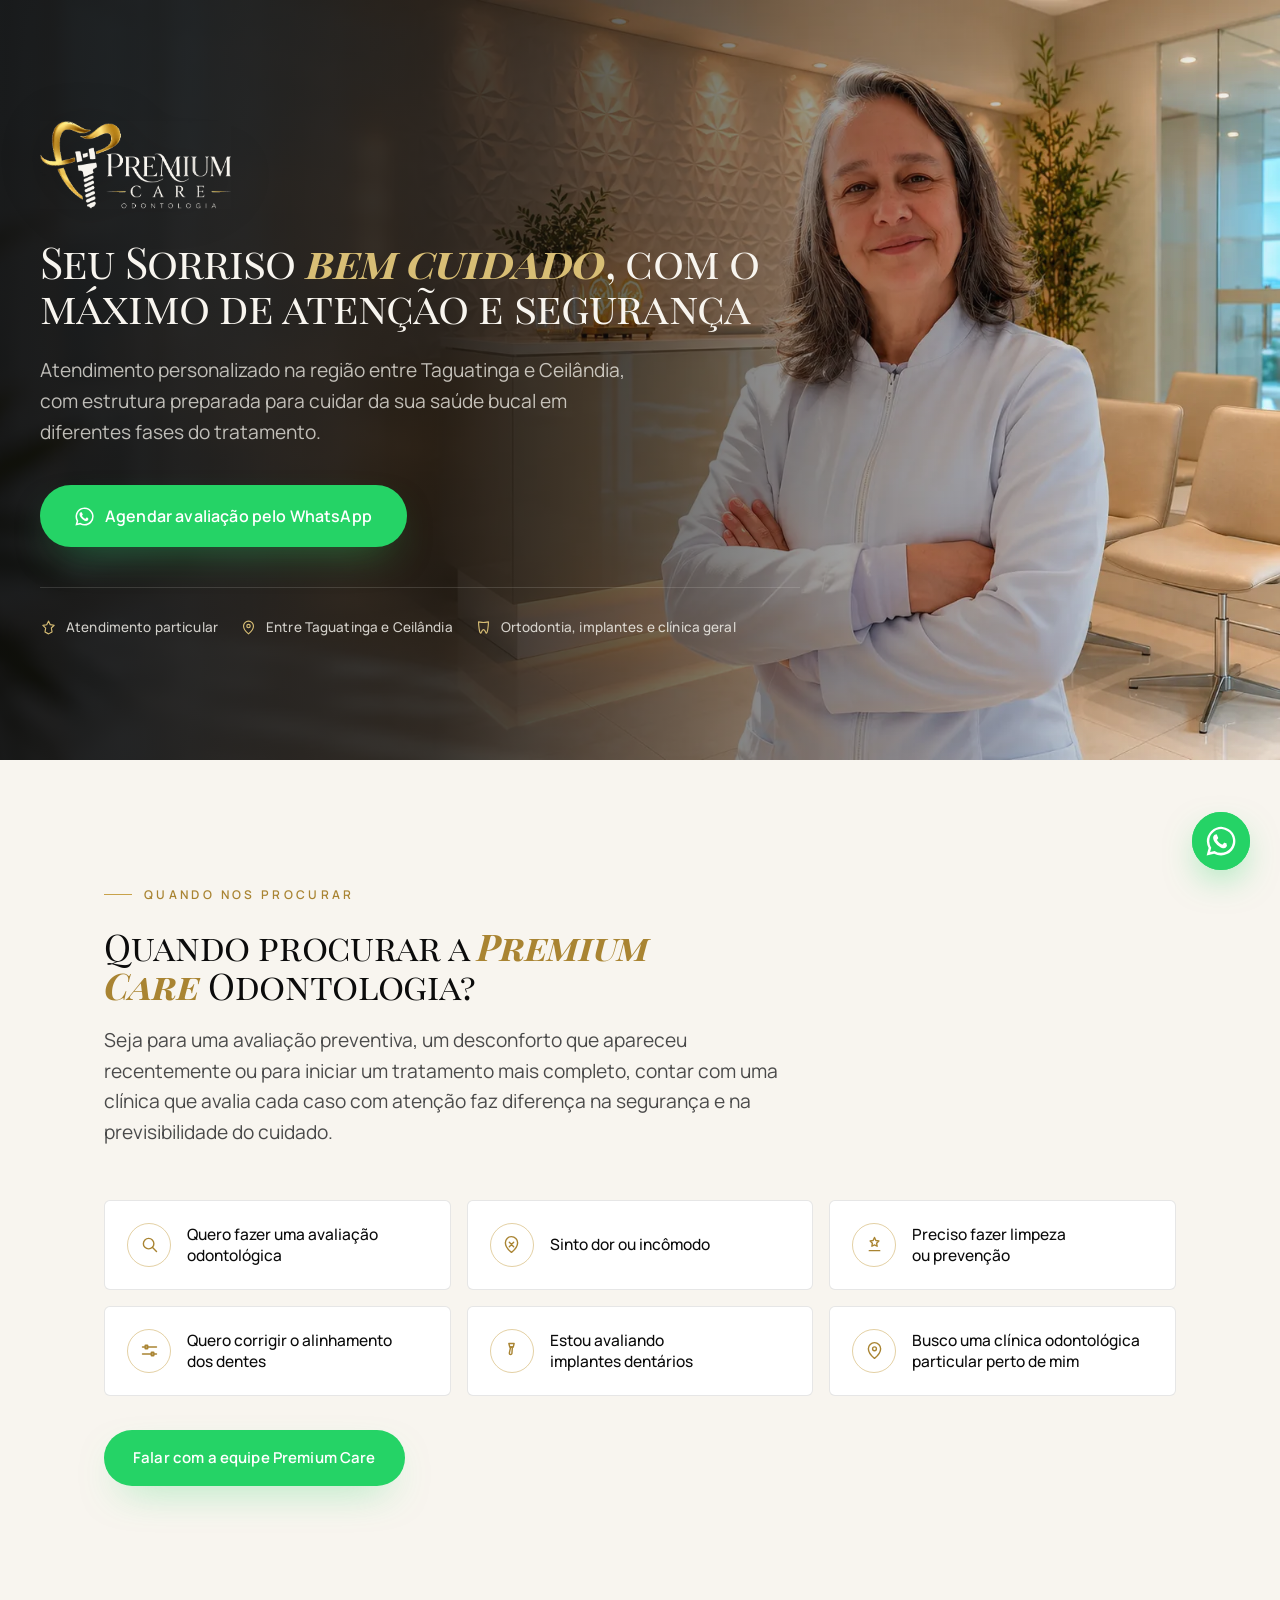
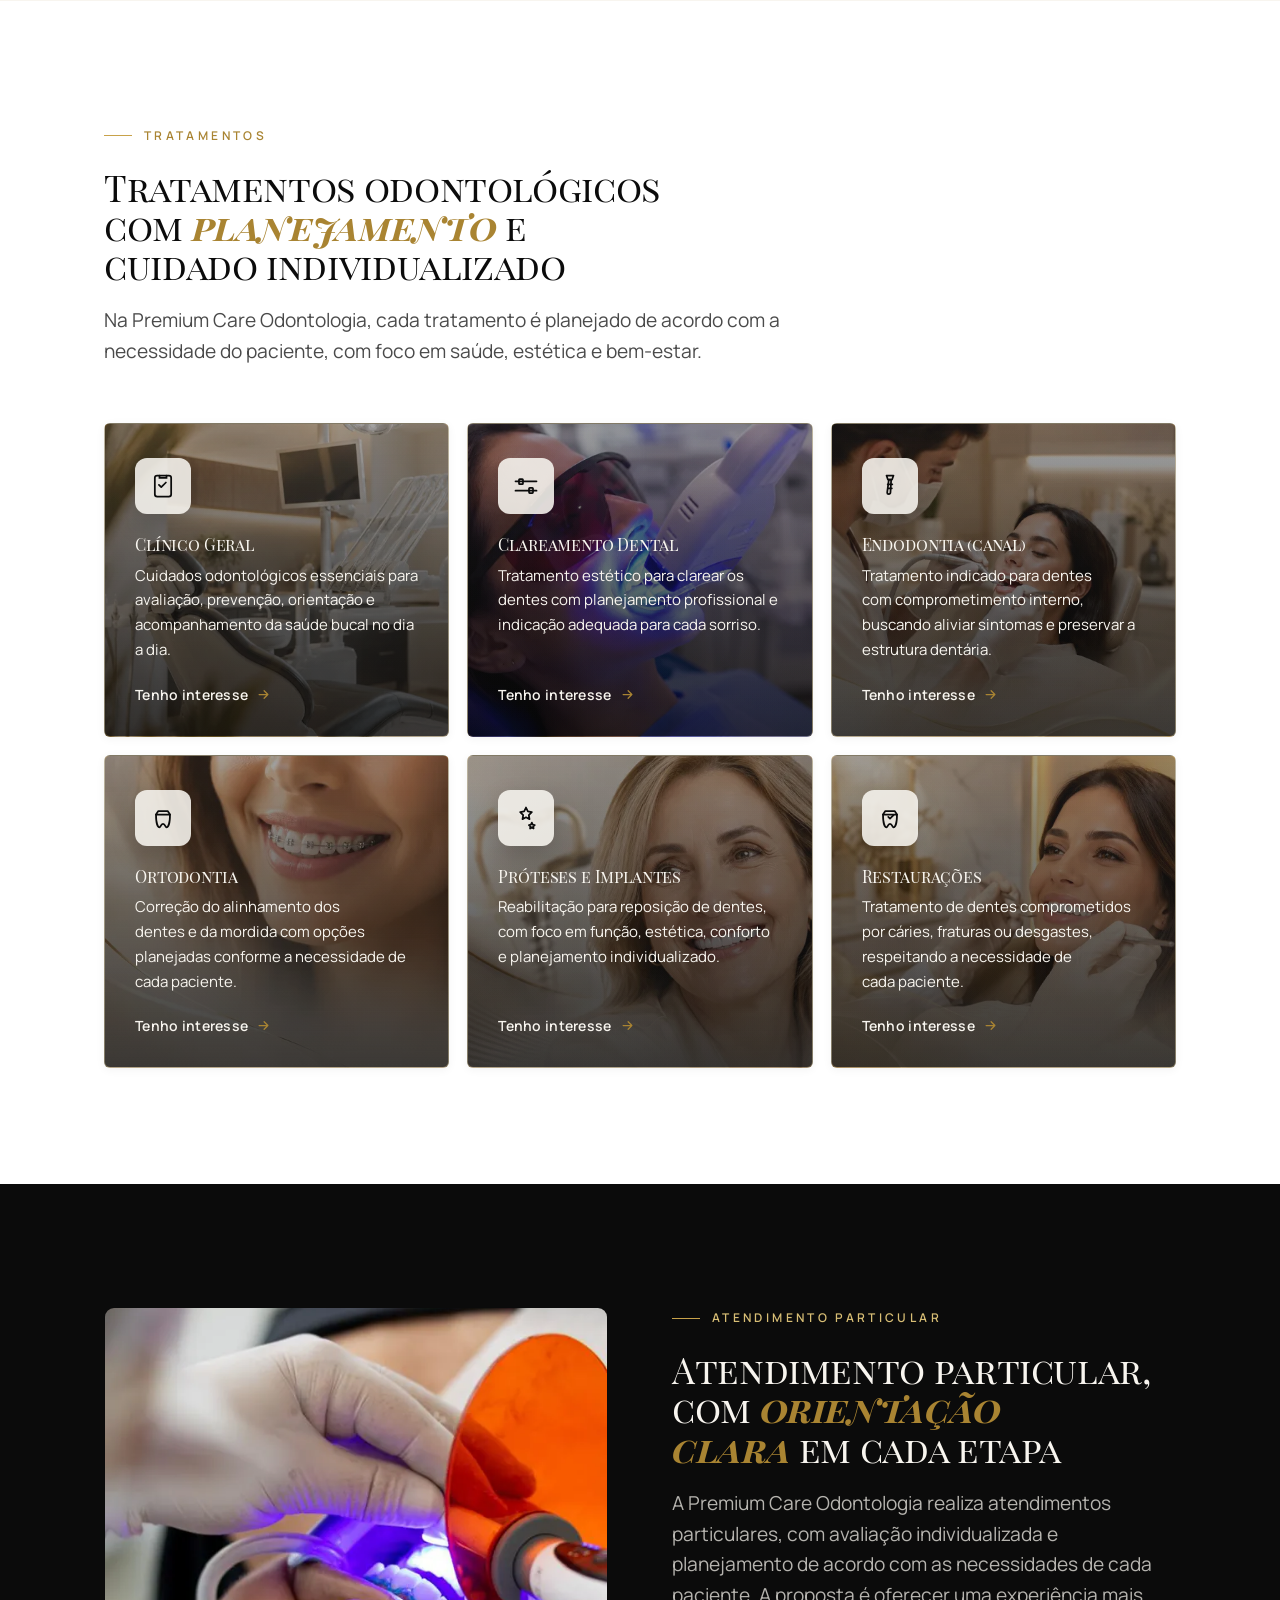
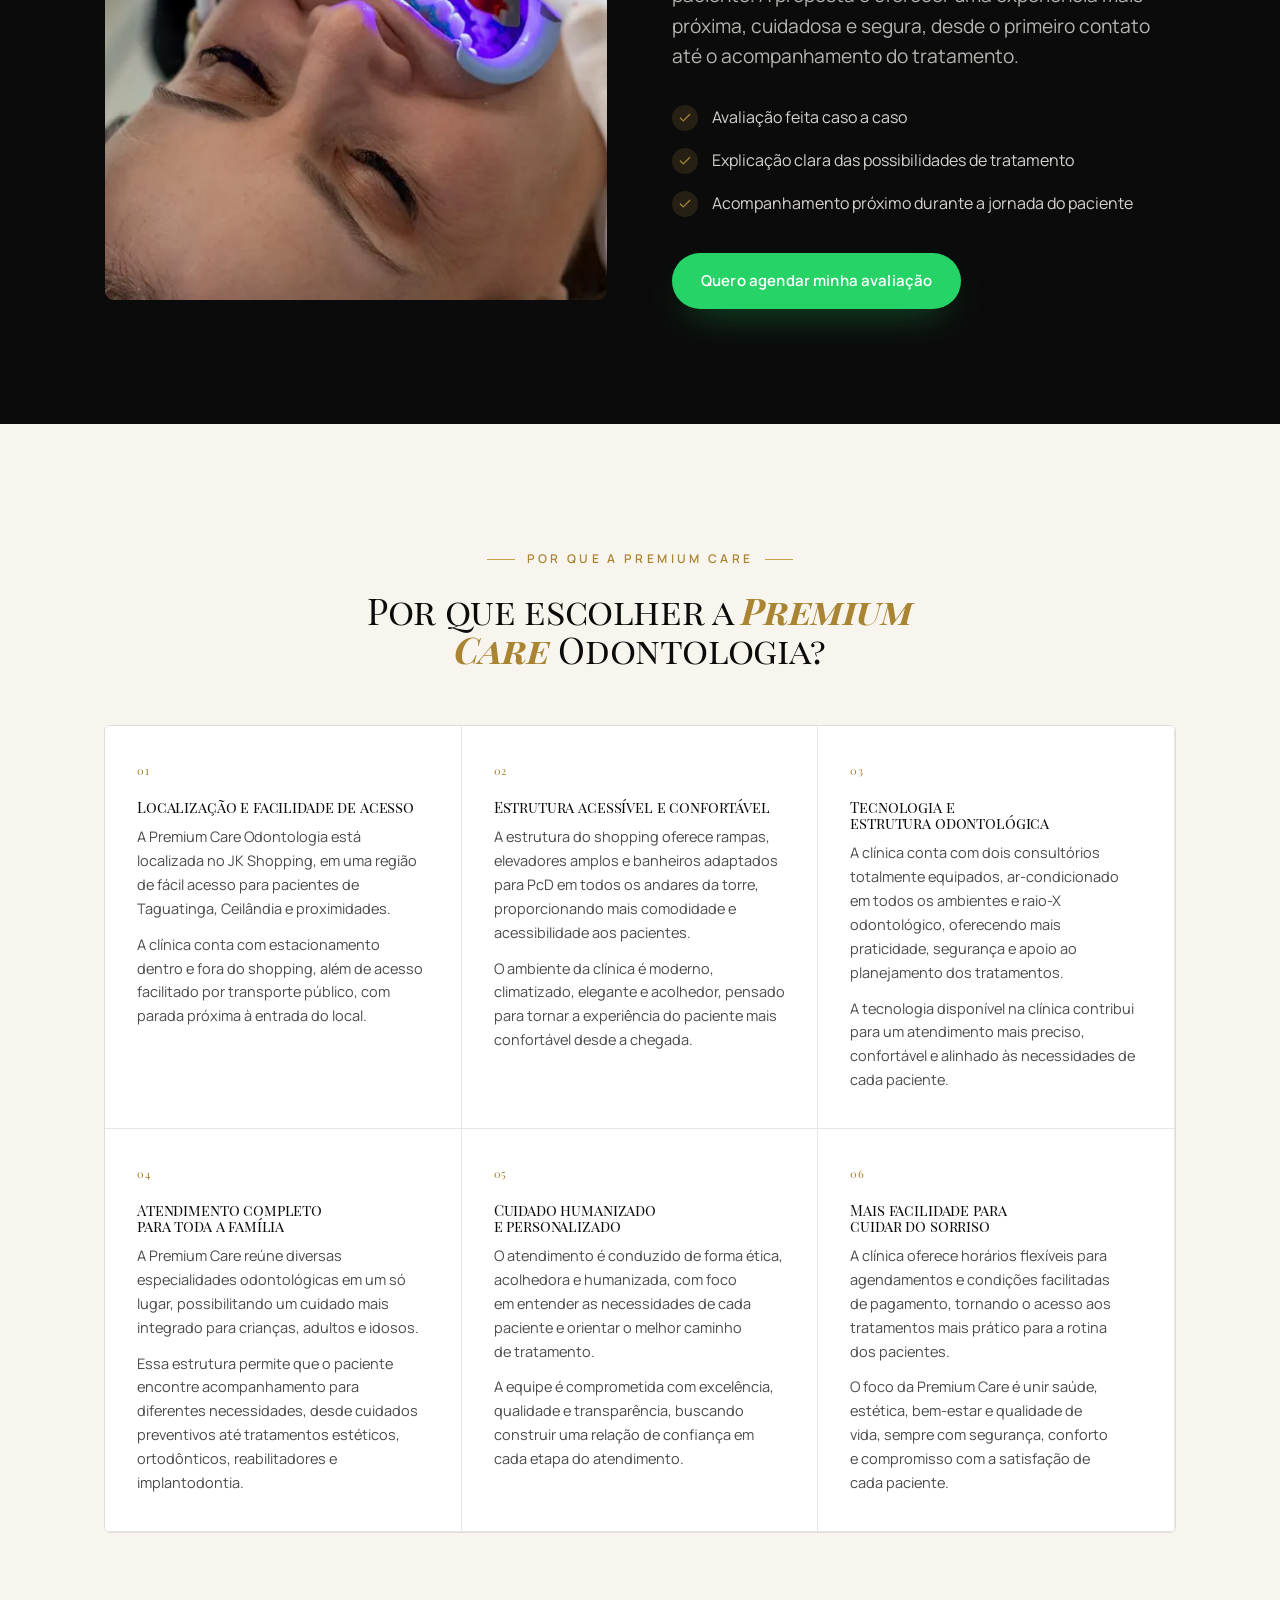
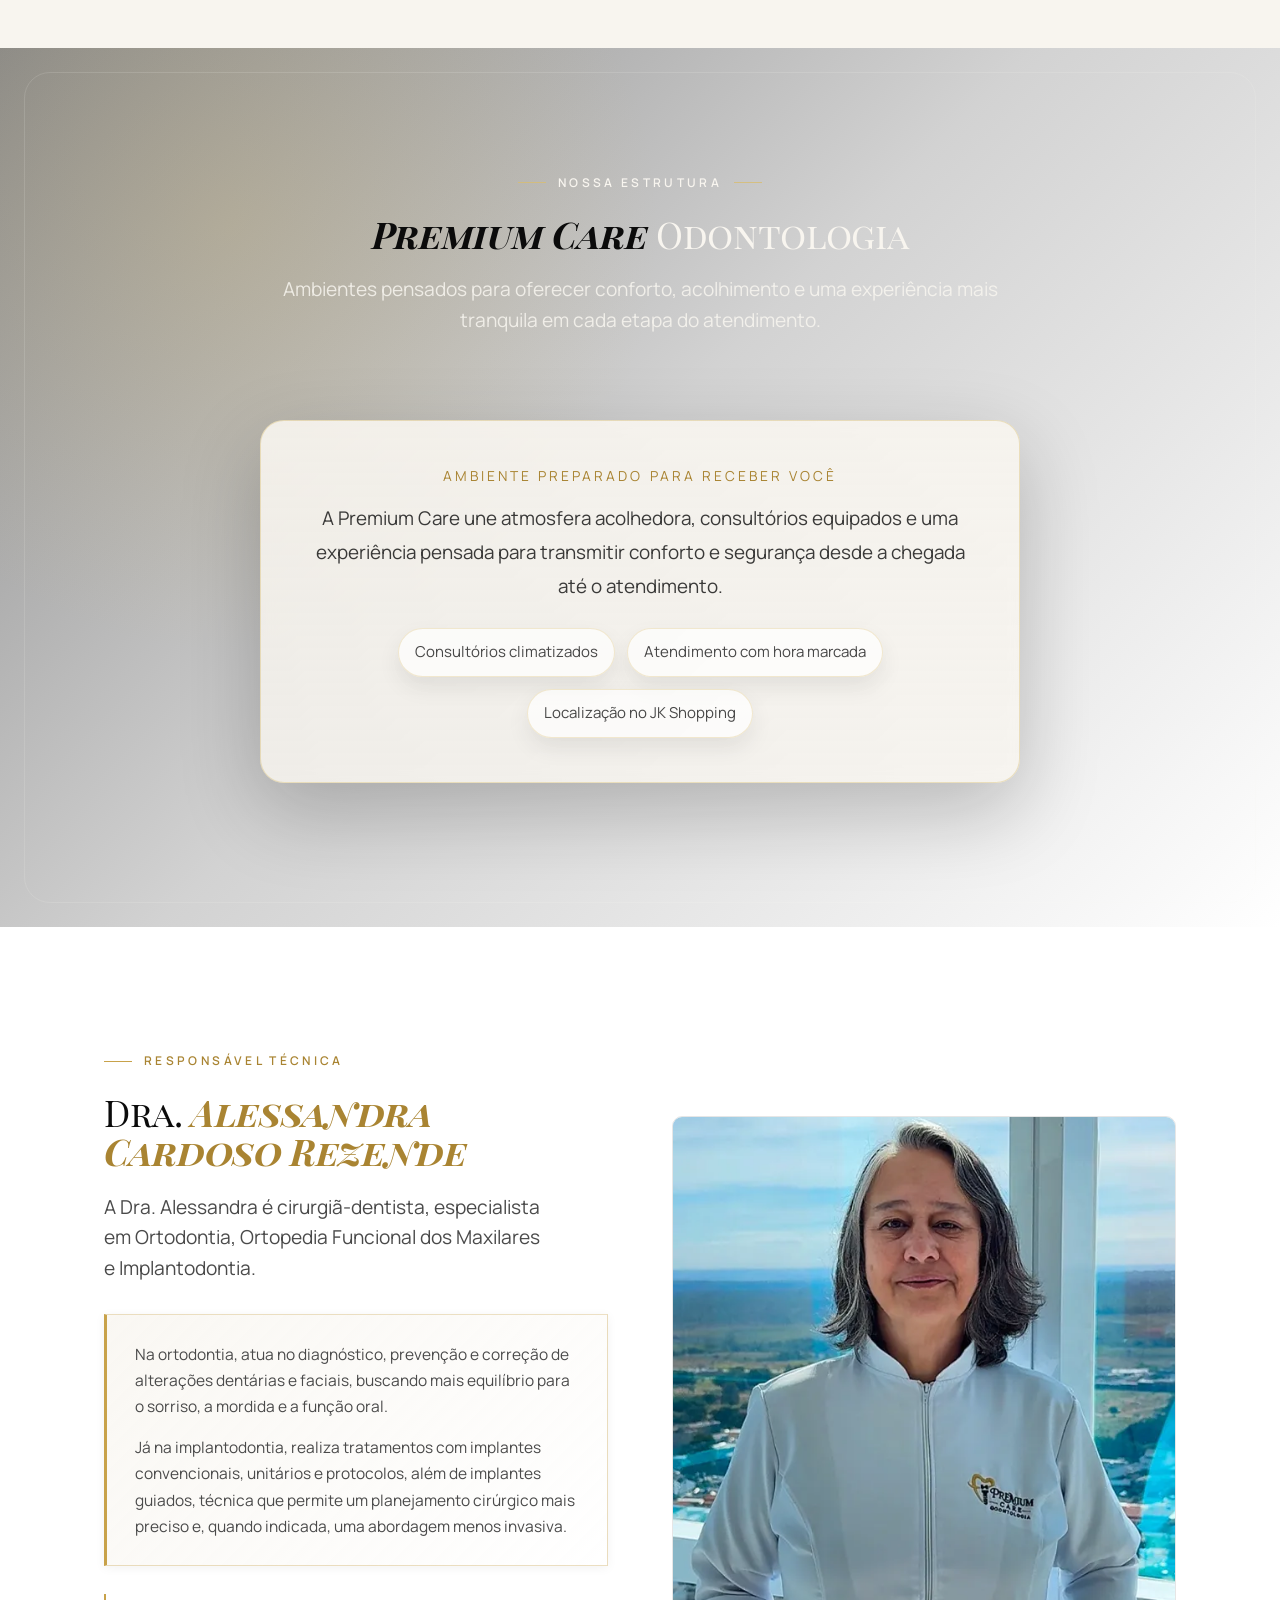
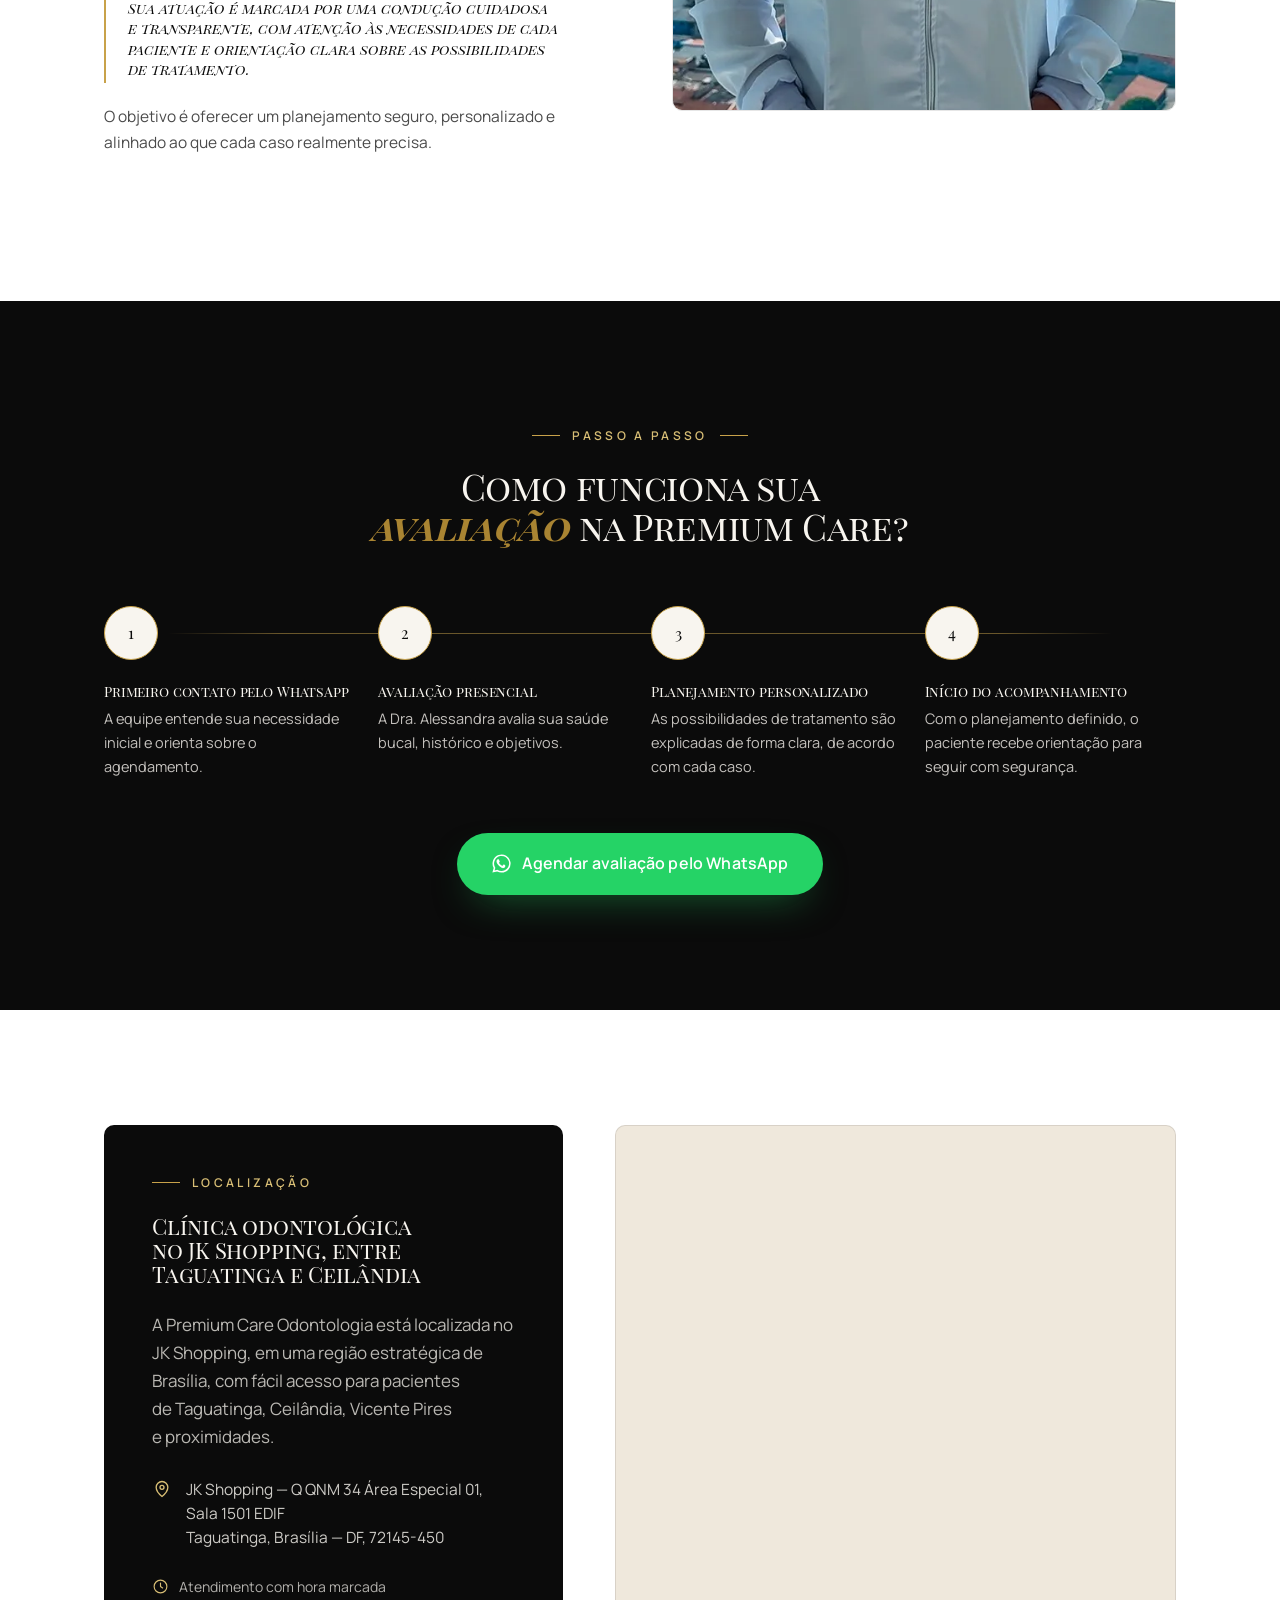
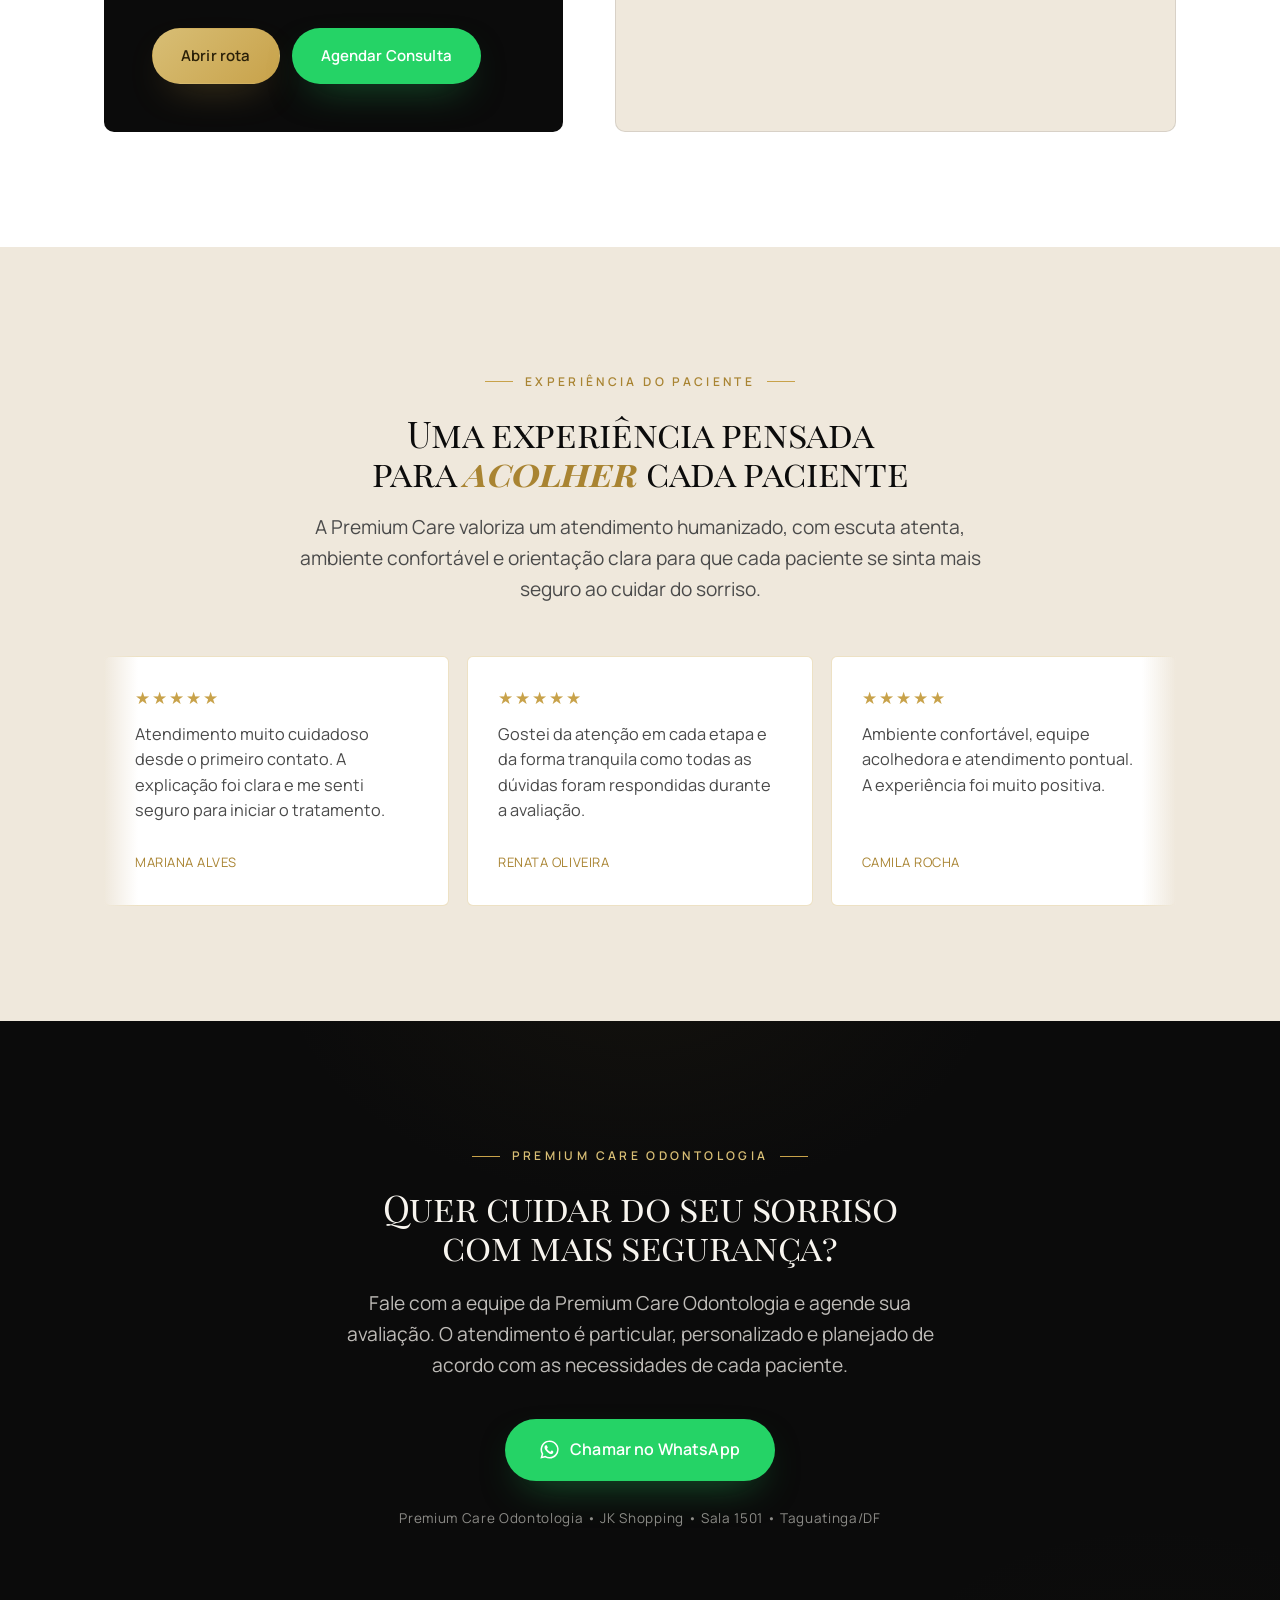
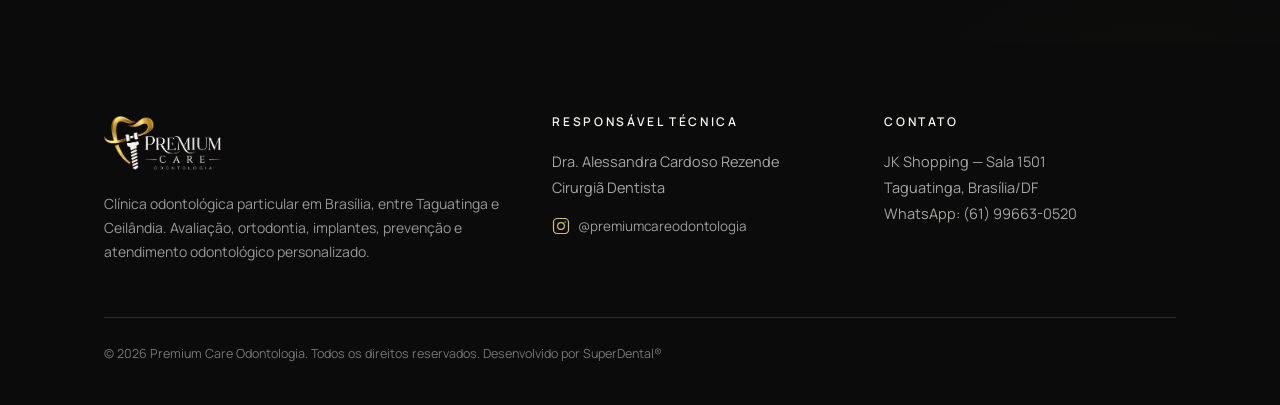
==== commit 151ae8b8: "Att" ====
--- a/index.html
+++ b/index.html
@@ -97,7 +97,7 @@
   <div class="container">
     <div class="section-head reveal">
       <p class="eyebrow">Quando nos procurar</p>
-      <h2 class="h1">Quando procurar a Premium Care Odontologia?</h2>
+      <h2 class="h1">Quando procurar a <em>Premium Care</em> Odontologia?</h2>
       <p class="lead" style="margin-top:20px;">Seja para uma avaliação preventiva, um desconforto que apareceu recentemente ou para iniciar um tratamento mais completo, contar com uma clínica que avalia cada caso com atenção faz diferença na segurança e na previsibilidade do cuidado.</p>
     </div>
 
@@ -122,47 +122,47 @@
   <div class="container">
     <div class="section-head reveal">
       <p class="eyebrow">Tratamentos</p>
-      <h2 class="h1">Tratamentos odontológicos com planejamento e cuidado individualizado</h2>
+      <h2 class="h1">Tratamentos odontológicos com <em>planejamento</em> e cuidado individualizado</h2>
       <p class="lead" style="margin-top:20px;">Na Premium Care Odontologia, cada tratamento é planejado de acordo com a necessidade do paciente, com foco em saúde, estética e bem-estar.</p>
     </div>
 
     <div class="treat-grid">
-      <article class="treat-card reveal">
+      <article class="treat-card treat-card--image reveal" style="--card-bg: url('images/card1_geral.webp');">
         <span class="treat-icon"><svg viewBox="0 0 24 24" fill="none" stroke="currentColor" stroke-width="1.5"><rect x="5" y="3" width="14" height="18" rx="2"/><path d="M9 3v2h6V3" stroke-linecap="round"/><path d="M8.5 11l2 2 4-4" stroke-linecap="round" stroke-linejoin="round"/></svg></span>
         <h3>Clínico Geral</h3>
         <p>Cuidados odontológicos essenciais para avaliação, prevenção, orientação e acompanhamento da saúde bucal no dia a dia.</p>
         <a class="tcta" target="_blank" rel="noopener" href="https://wa.me/5561996630520?text=Ol%C3%A1%2C%20vim%20do%20Google%20e%20gostaria%20de%20agendar%20uma%20avalia%C3%A7%C3%A3o%21">Tenho interesse <svg viewBox="0 0 24 24" fill="none" stroke="currentColor" stroke-width="2"><path d="M5 12h14M13 6l6 6-6 6" stroke-linecap="round" stroke-linejoin="round"/></svg></a>
       </article>
 
-      <article class="treat-card reveal" data-d="1">
+      <article class="treat-card treat-card--image reveal" data-d="1" style="--card-bg: url('images/card2_geral.webp');">
         <span class="treat-icon"><svg viewBox="0 0 24 24" fill="none" stroke="currentColor" stroke-width="1.5"><path d="M3 8h18M3 16h18" stroke-linecap="round"/><rect x="6" y="6" width="3.4" height="4.4" rx="0.6"/><rect x="14.6" y="13.6" width="3.4" height="4.4" rx="0.6"/></svg></span>
         <h3>Clareamento Dental</h3>
         <p>Tratamento estético para clarear os dentes com planejamento profissional e indicação adequada para cada sorriso.</p>
         <a class="tcta" target="_blank" rel="noopener" href="https://wa.me/5561996630520?text=Ol%C3%A1%2C%20vim%20do%20Google%20e%20gostaria%20de%20agendar%20uma%20avalia%C3%A7%C3%A3o%21">Tenho interesse <svg viewBox="0 0 24 24" fill="none" stroke="currentColor" stroke-width="2"><path d="M5 12h14M13 6l6 6-6 6" stroke-linecap="round" stroke-linejoin="round"/></svg></a>
       </article>
 
-      <article class="treat-card reveal" data-d="2">
+      <article class="treat-card treat-card--image reveal" data-d="2" style="--card-bg: url('images/card3_geral.webp');">
         <span class="treat-icon"><svg viewBox="0 0 24 24" fill="none" stroke="currentColor" stroke-width="1.5"><path d="M9 3h6l-1.2 3.5H10.2z" stroke-linejoin="round"/><path d="M11 6.5h2l-.6 11a1.4 1.4 0 0 1-2.8 0z" stroke-linejoin="round"/><path d="M10 10.5h4M10.4 14h3.2" stroke-linecap="round"/></svg></span>
         <h3>Endodontia (canal)</h3>
         <p>Tratamento indicado para dentes com comprometimento interno, buscando aliviar sintomas e preservar a estrutura dentária.</p>
         <a class="tcta" target="_blank" rel="noopener" href="https://wa.me/5561996630520?text=Ol%C3%A1%2C%20vim%20do%20Google%20e%20gostaria%20de%20agendar%20uma%20avalia%C3%A7%C3%A3o%21">Tenho interesse <svg viewBox="0 0 24 24" fill="none" stroke="currentColor" stroke-width="2"><path d="M5 12h14M13 6l6 6-6 6" stroke-linecap="round" stroke-linejoin="round"/></svg></a>
       </article>
 
-      <article class="treat-card reveal">
+      <article class="treat-card treat-card--image reveal" style="--card-bg: url('images/card4_geral.webp');">
         <span class="treat-icon"><svg viewBox="0 0 24 24" fill="none" stroke="currentColor" stroke-width="1.5"><path d="M6 9l2-3h8l2 3" stroke-linecap="round" stroke-linejoin="round"/><path d="M6 9c0 7 1.5 11 3 11 1 0 1-3 3-3s2 3 3 3c1.5 0 3-4 3-11z" stroke-linejoin="round"/></svg></span>
         <h3>Ortodontia</h3>
         <p>Correção do alinhamento dos dentes e da mordida com opções planejadas conforme a necessidade de cada paciente.</p>
         <a class="tcta" target="_blank" rel="noopener" href="https://wa.me/5561996630520?text=Ol%C3%A1%2C%20vim%20do%20Google%20e%20gostaria%20de%20agendar%20uma%20avalia%C3%A7%C3%A3o%21">Tenho interesse <svg viewBox="0 0 24 24" fill="none" stroke="currentColor" stroke-width="2"><path d="M5 12h14M13 6l6 6-6 6" stroke-linecap="round" stroke-linejoin="round"/></svg></a>
       </article>
 
-      <article class="treat-card reveal" data-d="1">
+      <article class="treat-card treat-card--image reveal" data-d="1" style="--card-bg: url('images/card5_geral.webp');">
         <span class="treat-icon"><svg viewBox="0 0 24 24" fill="none" stroke="currentColor" stroke-width="1.5"><path d="M12 3l1.6 3.4L17 7l-2.6 2.6.6 3.4L12 11.4 9 13l.6-3.4L7 7l3.4-.6z" stroke-linejoin="round"/><path d="M17 16l.8 1.7L19.5 18l-1.3 1.2.3 1.8-1.5-.9-1.5.9.3-1.8L14.5 18l1.7-.3z" stroke-linejoin="round"/></svg></span>
         <h3>Próteses e Implantes</h3>
         <p>Reabilitação para reposição de dentes, com foco em função, estética, conforto e planejamento individualizado.</p>
         <a class="tcta" target="_blank" rel="noopener" href="https://wa.me/5561996630520?text=Ol%C3%A1%2C%20vim%20do%20Google%20e%20gostaria%20de%20agendar%20uma%20avalia%C3%A7%C3%A3o%21">Tenho interesse <svg viewBox="0 0 24 24" fill="none" stroke="currentColor" stroke-width="2"><path d="M5 12h14M13 6l6 6-6 6" stroke-linecap="round" stroke-linejoin="round"/></svg></a>
       </article>
 
-      <article class="treat-card reveal" data-d="2">
+      <article class="treat-card treat-card--image reveal" data-d="2" style="--card-bg: url('images/card6_geral.webp');">
         <span class="treat-icon"><svg viewBox="0 0 24 24" fill="none" stroke="currentColor" stroke-width="1.5"><path d="M6 9l2-3h8l2 3" stroke-linecap="round" stroke-linejoin="round"/><path d="M6 9c0 7 1.5 11 3 11 1 0 1-3 3-3s2 3 3 3c1.5 0 3-4 3-11z" stroke-linejoin="round"/><path d="M10.5 11l1.5 1.5L15 9.5" stroke-linecap="round" stroke-linejoin="round"/></svg></span>
         <h3>Restaurações</h3>
         <p>Tratamento de dentes comprometidos por cáries, fraturas ou desgastes, respeitando a necessidade de cada paciente.</p>
@@ -178,12 +178,12 @@
   <div class="container split">
     <div class="split-media media-deco reveal">
       <div class="media-frame media-frame--tall">
-        <img src="images/atendimento.webp" alt="Atendimento odontológico particular e personalizado na Premium Care Odontologia" />
+        <img src="images/sobre.webp" alt="Atendimento odontológico particular e personalizado na Premium Care Odontologia" />
       </div>
     </div>
     <div class="split-copy reveal" data-d="1">
       <p class="eyebrow">Atendimento particular</p>
-      <h2 class="h1">Atendimento particular, com orientação clara em cada etapa</h2>
+      <h2 class="h1">Atendimento particular, com <em>orientação clara</em> em cada etapa</h2>
       <p class="lead" style="margin-top:20px;">A Premium Care Odontologia realiza atendimentos particulares, com avaliação individualizada e planejamento de acordo com as necessidades de cada paciente. A proposta é oferecer uma experiência mais próxima, cuidadosa e segura, desde o primeiro contato até o acompanhamento do tratamento.</p>
       <ul class="split-list">
         <li><span class="tick"><svg viewBox="0 0 24 24" fill="none" stroke="currentColor" stroke-width="2.2"><path d="M4 12l5 5 11-11" stroke-linecap="round" stroke-linejoin="round"/></svg></span>Avaliação feita caso a caso</li>
@@ -201,7 +201,7 @@
   <div class="container">
     <div class="section-head section-head--center reveal">
       <p class="eyebrow eyebrow--center">Por que a Premium Care</p>
-      <h2 class="h1">Por que escolher a Premium Care Odontologia?</h2>
+      <h2 class="h1">Por que escolher a <em>Premium Care</em> Odontologia?</h2>
     </div>
 
     <div class="diff-grid">
@@ -216,6 +216,29 @@
 </section>
 
 <!-- ============================ DRA. ALESSANDRA ============================ -->
+<!-- ============================ GALERIA DA CLÍNICA ============================ -->
+<section class="section bg-off clinic-gallery" id="clinica" data-screen-label="Clínica">
+  <div class="container">
+    <div class="section-head section-head--center reveal">
+      <p class="eyebrow eyebrow--center">Nossa estrutura</p>
+      <h2 class="h1"><em>Premium Care</em> Odontologia</h2>
+      <p class="lead" style="margin-top:20px;">Ambientes pensados para oferecer conforto, acolhimento e uma experiência mais tranquila em cada etapa do atendimento.</p>
+    </div>
+    <div class="clinic-hero reveal" aria-label="Estrutura da clínica Premium Care Odontologia">
+      <div class="clinic-hero__panel">
+        <p class="clinic-hero__kicker">Ambiente preparado para receber você</p>
+        <p class="clinic-hero__text">A Premium Care une atmosfera acolhedora, consultórios equipados e uma experiência pensada para transmitir conforto e segurança desde a chegada até o atendimento.</p>
+        <div class="clinic-hero__meta">
+          <span>Consultórios climatizados</span>
+          <span>Atendimento com hora marcada</span>
+          <span>Localização no JK Shopping</span>
+        </div>
+      </div>
+    </div>
+  </div>
+</section>
+
+<!-- ============================ DRA. ALESSANDRA ============================ -->
 <section class="section bg-white" id="dra-alessandra" data-screen-label="Dra. Alessandra">
   <div class="container split split--rev">
     <div class="split-media media-deco reveal">
@@ -225,7 +248,7 @@
     </div>
     <div class="split-copy reveal" data-d="1">
       <p class="eyebrow">Responsável técnica</p>
-      <h2 class="h1">Dra. Alessandra Cardoso Rezende</h2>
+      <h2 class="h1">Dra. <em>Alessandra Cardoso Rezende</em></h2>
       <p class="lead" style="margin-top:20px;">A Dra. Alessandra é cirurgiã-dentista, especialista em Ortodontia, Ortopedia Funcional dos Maxilares e Implantodontia.</p>
       <div class="dra-highlight">
         <p>Na ortodontia, atua no diagnóstico, prevenção e correção de alterações dentárias e faciais, buscando mais equilíbrio para o sorriso, a mordida e a função oral.</p>
@@ -237,36 +260,12 @@
   </div>
 </section>
 
-<!-- ============================ GALERIA DA CLÍNICA ============================ -->
-<section class="section bg-off clinic-gallery" id="clinica" data-screen-label="Clínica">
-  <div class="container">
-    <div class="section-head section-head--center reveal">
-      <p class="eyebrow eyebrow--center">Nossa estrutura</p>
-      <h2 class="h1">Premium Care Odontologia</h2>
-      <p class="lead" style="margin-top:20px;">Ambientes pensados para oferecer conforto, acolhimento e uma experiência mais tranquila em cada etapa do atendimento.</p>
-    </div>
-
-    <div class="clinic-slider reveal" aria-label="Fotos da clínica Premium Care Odontologia">
-      <div class="clinic-track">
-        <figure class="clinic-slide"><img src="images/clinica11.webp" alt="Ambiente da Premium Care Odontologia" /></figure>
-        <figure class="clinic-slide"><img src="images/clinica4.webp" alt="Estrutura da clínica Premium Care Odontologia" /></figure>
-        <figure class="clinic-slide"><img src="images/clinica5.webp" alt="Consultório da Premium Care Odontologia" /></figure>
-        <figure class="clinic-slide"><img src="images/clinica6.webp" alt="Espaço de atendimento da Premium Care Odontologia" /></figure>
-        <figure class="clinic-slide"><img src="images/clinica7.webp" alt="Detalhe da estrutura da Premium Care Odontologia" /></figure>
-        <figure class="clinic-slide"><img src="images/clinica9.webp" alt="Ambiente interno da Premium Care Odontologia" /></figure>
-        <figure class="clinic-slide"><img src="images/clinica10.webp" alt="Clínica Premium Care Odontologia" /></figure>
-        <figure class="clinic-slide"><img src="images/clinica3.webp" alt="Recepção e estrutura da Premium Care Odontologia" /></figure>
-      </div>
-    </div>
-  </div>
-</section>
-
 <!-- ============================ COMO FUNCIONA ============================ -->
 <section class="section bg-ink" id="como-funciona" data-screen-label="Como funciona">
   <div class="container">
     <div class="section-head section-head--center reveal">
       <p class="eyebrow eyebrow--center">Passo a passo</p>
-      <h2 class="h1">Como funciona sua avaliação na Premium Care?</h2>
+      <h2 class="h1">Como funciona sua <em>avaliação</em> na Premium Care?</h2>
     </div>
     <div class="steps">
       <div class="step reveal"><div class="step-num">1</div><h3>Primeiro contato pelo WhatsApp</h3><p>A equipe entende sua necessidade inicial e orienta sobre o agendamento.</p></div>
@@ -321,7 +320,7 @@
   <div class="container">
     <div class="section-head section-head--center reveal">
       <p class="eyebrow eyebrow--center">Experiência do paciente</p>
-      <h2 class="h1">Uma experiência pensada para acolher cada paciente</h2>
+      <h2 class="h1">Uma experiência pensada para <em>acolher</em> cada paciente</h2>
       <p class="lead" style="margin-top:20px;">A Premium Care valoriza um atendimento humanizado, com escuta atenta, ambiente confortável e orientação clara para que cada paciente se sinta mais seguro ao cuidar do sorriso.</p>
     </div>
     <div class="testi-carousel reveal" aria-label="Depoimentos de pacientes">
@@ -509,58 +508,6 @@
     startTestimonials();
   }
 
-  // Clinic photos slider
-  const clinicSlider = document.querySelector('.clinic-slider');
-  const clinicTrack = document.querySelector('.clinic-track');
-  if (clinicSlider && clinicTrack) {
-    const visibleSlides = 3;
-    const originalSlides = Array.from(clinicTrack.children);
-    originalSlides.slice(0, visibleSlides).forEach((slide) => {
-      const clone = slide.cloneNode(true);
-      clone.setAttribute('aria-hidden', 'true');
-      clinicTrack.appendChild(clone);
-    });
-
-    let clinicIndex = 0;
-    let clinicTimer;
-
-    function clinicStep() {
-      const firstSlide = clinicTrack.querySelector('.clinic-slide');
-      const gap = parseFloat(getComputedStyle(clinicTrack).gap) || 0;
-      return firstSlide.getBoundingClientRect().width + gap;
-    }
-
-    function moveClinic(animate = true) {
-      clinicTrack.style.transition = animate ? 'transform .72s cubic-bezier(.2,.7,.2,1)' : 'none';
-      clinicTrack.style.transform = `translateX(-${clinicIndex * clinicStep()}px)`;
-    }
-
-    function nextClinic() {
-      clinicIndex += 1;
-      moveClinic();
-
-      if (clinicIndex === originalSlides.length) {
-        window.setTimeout(() => {
-          clinicIndex = 0;
-          moveClinic(false);
-        }, 740);
-      }
-    }
-
-    function startClinic() {
-      window.clearInterval(clinicTimer);
-      clinicTimer = window.setInterval(nextClinic, 2800);
-    }
-
-    window.addEventListener('resize', () => {
-      clinicIndex = 0;
-      moveClinic(false);
-    });
-    clinicSlider.addEventListener('mouseenter', () => window.clearInterval(clinicTimer));
-    clinicSlider.addEventListener('mouseleave', startClinic);
-    moveClinic(false);
-    startClinic();
-  }
 </script>
 </body>
 </html>
--- a/premium-care.css
+++ b/premium-care.css
@@ -202,7 +202,7 @@
 }
 .hero--ortho {
   background:
-    url("hero_orto.webp") center right / cover no-repeat,
+    url("images/ortodontia.webp") center right / cover no-repeat,
     var(--ink);
 }
 .hero::before {
@@ -234,7 +234,10 @@
   color: var(--off); letter-spacing: -0.02em; line-height: 1.04;
   margin-bottom: 26px;
 }
-.hero h1 em { font-style: italic; color: var(--gold-light); }
+.hero h1 em { font-style: italic; color: var(--gold-light); font-weight: 700; }
+.h1 em { font-style: italic; font-weight: 700; }
+.section-head .h1 em,
+.split-copy .h1 em { color: var(--gold-deep); }
 .hero .lead { color: rgba(248,245,239,0.74); max-width: 620px; margin: 0; }
 .hero-actions { display: flex; flex-wrap: wrap; gap: 14px; margin-top: 38px; justify-content: flex-start; }
 
@@ -281,7 +284,12 @@
   display: grid; grid-template-columns: repeat(3, 1fr); gap: 18px;
   margin-top: 56px;
 }
-.treat-grid--two { grid-template-columns: repeat(2, 1fr); }
+.treat-grid--two {
+  grid-template-columns: repeat(2, 1fr);
+  max-width: 1180px;
+  margin-left: auto;
+  margin-right: auto;
+}
 .treat-card {
   background: var(--white); border: 1px solid var(--hair);
   border-radius: var(--r); padding: 34px 30px 30px;
@@ -296,6 +304,34 @@
 }
 .treat-card:hover { transform: translateY(-4px); box-shadow: var(--shadow-md); border-color: rgba(200,162,74,0.4); }
 .treat-card:hover::before { transform: scaleX(1); }
+.treat-card > * { position: relative; z-index: 2; }
+.treat-card--image {
+  background:
+    linear-gradient(180deg, rgba(7,7,7,0.28), rgba(7,7,7,0.58)),
+    var(--card-bg) top center / cover no-repeat;
+  border-color: rgba(200,162,74,0.22);
+  box-shadow: var(--shadow-sm);
+}
+.treat-card--image::after {
+  content: "";
+  position: absolute;
+  inset: 0;
+  background:
+    linear-gradient(180deg, rgba(255,255,255,0.06), rgba(0,0,0,0.08)),
+    linear-gradient(0deg, rgba(11,11,11,0.44), rgba(11,11,11,0.16));
+  z-index: 1;
+}
+.treat-card--image .treat-icon {
+  background: rgba(248,245,239,0.88);
+  color: var(--ink);
+  box-shadow: 0 10px 24px rgba(0,0,0,0.18);
+}
+.treat-card--image h3,
+.treat-card--image p,
+.treat-card--image .tcta {
+  color: var(--off);
+}
+.treat-card--image .tcta svg { stroke: currentColor; }
 .treat-icon {
   width: 56px; height: 56px; border-radius: 12px;
   background: var(--beige); color: var(--ink);
@@ -380,54 +416,99 @@
 .fineprint svg { width: 15px; height: 15px; color: var(--gold-deep); flex: none; margin-top: 3px; }
 
 /* ============================================================
-   GALERIA DA CLÍNICA
-   ============================================================ */
-.clinic-slider {
-  --clinic-gap: 18px;
+   ESTRUTURA DA CLINICA
+   ============================================================ */
+.clinic-gallery {
   position: relative;
   overflow: hidden;
-  margin-top: 54px;
-  touch-action: pan-y;
-}
-.clinic-slider::before,
-.clinic-slider::after {
+  background:
+    linear-gradient(180deg, rgba(11,11,11,0.34), rgba(11,11,11,0.18)),
+    url("images/estrutura.webp") center center / cover no-repeat;
+  background-attachment: fixed;
+}
+.clinic-gallery::before {
   content: "";
   position: absolute;
-  top: 0;
-  bottom: 0;
-  width: 34px;
-  z-index: 2;
+  inset: 0;
+  background:
+    radial-gradient(circle at 18% 20%, rgba(216,190,117,0.24), transparent 34%),
+    linear-gradient(135deg, rgba(7,7,7,0.48), rgba(7,7,7,0.18) 48%, rgba(255,255,255,0.04));
   pointer-events: none;
 }
-.clinic-slider::before {
-  left: 0;
-  background: linear-gradient(90deg, var(--off), rgba(248,245,239,0));
-}
-.clinic-slider::after {
-  right: 0;
-  background: linear-gradient(270deg, var(--off), rgba(248,245,239,0));
-}
-.clinic-track {
+.clinic-gallery::after {
+  content: "";
+  position: absolute;
+  inset: 24px;
+  border: 1px solid rgba(248,245,239,0.14);
+  border-radius: 26px;
+  pointer-events: none;
+}
+.clinic-gallery .container,
+.clinic-gallery .section-head,
+.clinic-hero {
+  position: relative;
+  z-index: 1;
+}
+.clinic-gallery .eyebrow,
+.clinic-gallery .h1,
+.clinic-gallery .lead {
+  color: var(--off);
+}
+.clinic-gallery .h1 em { color: var(--ink); }
+.clinic-gallery .eyebrow::before,
+.clinic-gallery .eyebrow::after {
+  background: rgba(216,190,117,0.85);
+}
+.clinic-gallery .lead {
+  max-width: 780px;
+  margin-left: auto;
+  margin-right: auto;
+  color: rgba(248,245,239,0.84);
+}
+.clinic-hero {
+  margin-top: 56px;
+  min-height: 420px;
+  display: grid;
+  place-items: center;
+}
+.clinic-hero__panel {
+  width: min(100%, 760px);
+  padding: clamp(28px, 4vw, 44px);
+  border-radius: 24px;
+  background: linear-gradient(180deg, rgba(248,245,239,0.9), rgba(248,245,239,0.78));
+  border: 1px solid rgba(216,190,117,0.42);
+  box-shadow: 0 28px 80px rgba(11,11,11,0.22);
+  backdrop-filter: blur(6px);
+  text-align: center;
+}
+.clinic-hero__kicker {
+  margin: 0 0 14px;
+  font-size: 0.86rem;
+  letter-spacing: 0.22em;
+  text-transform: uppercase;
+  color: var(--gold-deep);
+}
+.clinic-hero__text {
+  margin: 0;
+  font-size: clamp(1rem, 1.7vw, 1.18rem);
+  line-height: 1.8;
+  color: rgba(11,11,11,0.8);
+}
+.clinic-hero__meta {
   display: flex;
-  gap: var(--clinic-gap);
-  transition: transform .72s cubic-bezier(.2,.7,.2,1);
-  will-change: transform;
-}
-.clinic-slide {
-  flex: 0 0 calc((100% - (var(--clinic-gap) * 2)) / 3);
-  min-width: 0;
-  margin: 0;
-  border-radius: 10px;
-  overflow: hidden;
-  border: 1px solid rgba(200,162,74,0.32);
-  background: var(--white);
-  box-shadow: var(--shadow-sm);
-  aspect-ratio: 4 / 3;
-}
-.clinic-slide img {
-  width: 100%;
-  height: 100%;
-  object-fit: cover;
+  flex-wrap: wrap;
+  justify-content: center;
+  gap: 12px;
+  margin-top: 24px;
+}
+.clinic-hero__meta span {
+  padding: 11px 16px;
+  border-radius: 999px;
+  background: rgba(255,255,255,0.7);
+  border: 1px solid rgba(216,190,117,0.32);
+  color: rgba(11,11,11,0.75);
+  font-size: 0.94rem;
+  box-shadow: 0 10px 22px rgba(11,11,11,0.08);
 }
 
 /* ============================================================
@@ -457,6 +538,8 @@
   display: grid; grid-template-columns: repeat(4, 1fr); gap: 22px;
   margin-top: 60px; position: relative;
 }
+.steps--three { grid-template-columns: repeat(3, 1fr); }
+.steps--three::before { display: none; }
 .steps::before {
   content: ""; position: absolute; top: 27px; left: 6%; right: 6%; height: 1px;
   background: linear-gradient(90deg, transparent, var(--gold) 12%, var(--gold) 88%, transparent);
@@ -675,7 +758,6 @@
 @media (max-width: 1040px) {
   .hero-grid { grid-template-columns: 1fr; }
   .treat-grid, .need-grid, .diff-grid { grid-template-columns: repeat(2, 1fr); }
-  .clinic-slide { flex-basis: calc((100% - var(--clinic-gap)) / 2); }
   .testi-card { flex-basis: calc((100% - var(--testi-gap)) / 2); }
   .steps { grid-template-columns: repeat(2, 1fr); gap: 36px 22px; }
   .steps::before { display: none; }
@@ -706,7 +788,7 @@
     background-position: calc(72% - 50px) center;
   }
   .hero--implant {
-    background-position: calc(100% + 250px) center;
+    background-position: calc(100% + 300px) center;
   }
   .hero::before {
     background: linear-gradient(90deg,
@@ -814,7 +896,6 @@
     padding: 22px 20px;
     margin: 24px 0 22px;
   }
-  .clinic-slider,
   .testi-carousel {
     margin-left: calc(var(--pad) * -1);
     margin-right: calc(var(--pad) * -1);
@@ -822,11 +903,16 @@
     padding-right: var(--pad);
     scroll-padding-left: var(--pad);
   }
-  .clinic-slider::before,
-  .clinic-slider::after,
   .testi-carousel::before,
   .testi-carousel::after { width: var(--pad); }
-  .clinic-slide { flex-basis: min(82vw, 420px); }
+  .clinic-gallery {
+    background-attachment: scroll;
+    background-position: center center;
+  }
+  .clinic-gallery::after { inset: 14px; border-radius: 18px; }
+  .clinic-hero { min-height: 360px; margin-top: 40px; }
+  .clinic-hero__panel { padding: 24px 20px; }
+  .clinic-hero__meta { gap: 10px; }
   .testi-card {
     flex-basis: min(82vw, 420px);
     min-height: 280px;
@@ -879,9 +965,13 @@
 @media (max-width: 560px) {
   body { font-size: 16px; }
   .treat-grid, .need-grid, .diff-grid, .steps { grid-template-columns: 1fr; }
-  .clinic-slide,
   .testi-card { flex-basis: calc(100vw - (var(--pad) * 2)); }
   .diff-grid .diff-card { border-right: 0; }
+  .clinic-gallery .h1 { font-size: 1.56rem; }
+  .clinic-gallery .lead { font-size: 1rem; }
+  .clinic-hero { min-height: 320px; }
+  .clinic-hero__panel { border-radius: 18px; }
+  .clinic-hero__meta span { width: 100%; }
   .hero-actions .btn, .cta-final .btn { width: 100%; }
   .hero-actions, .cta-final .inner .actions { width: 100%; }
 }
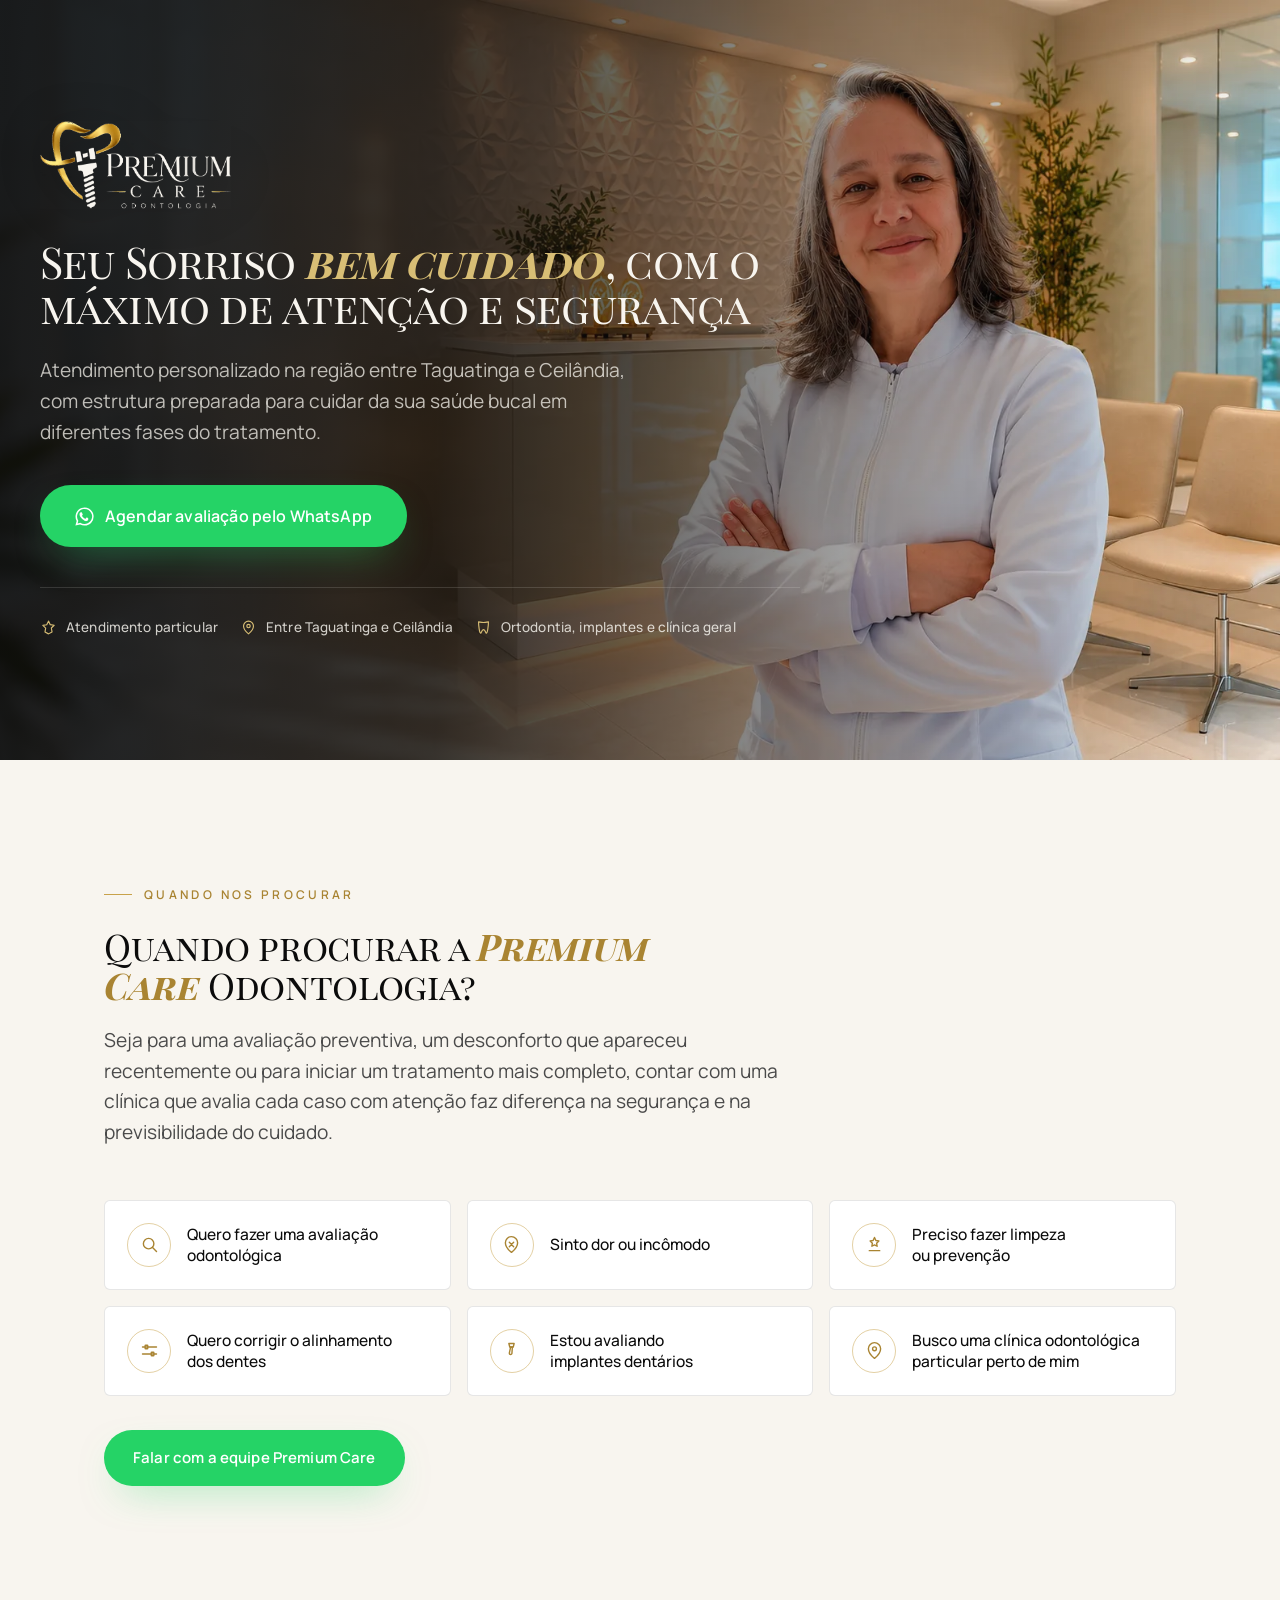
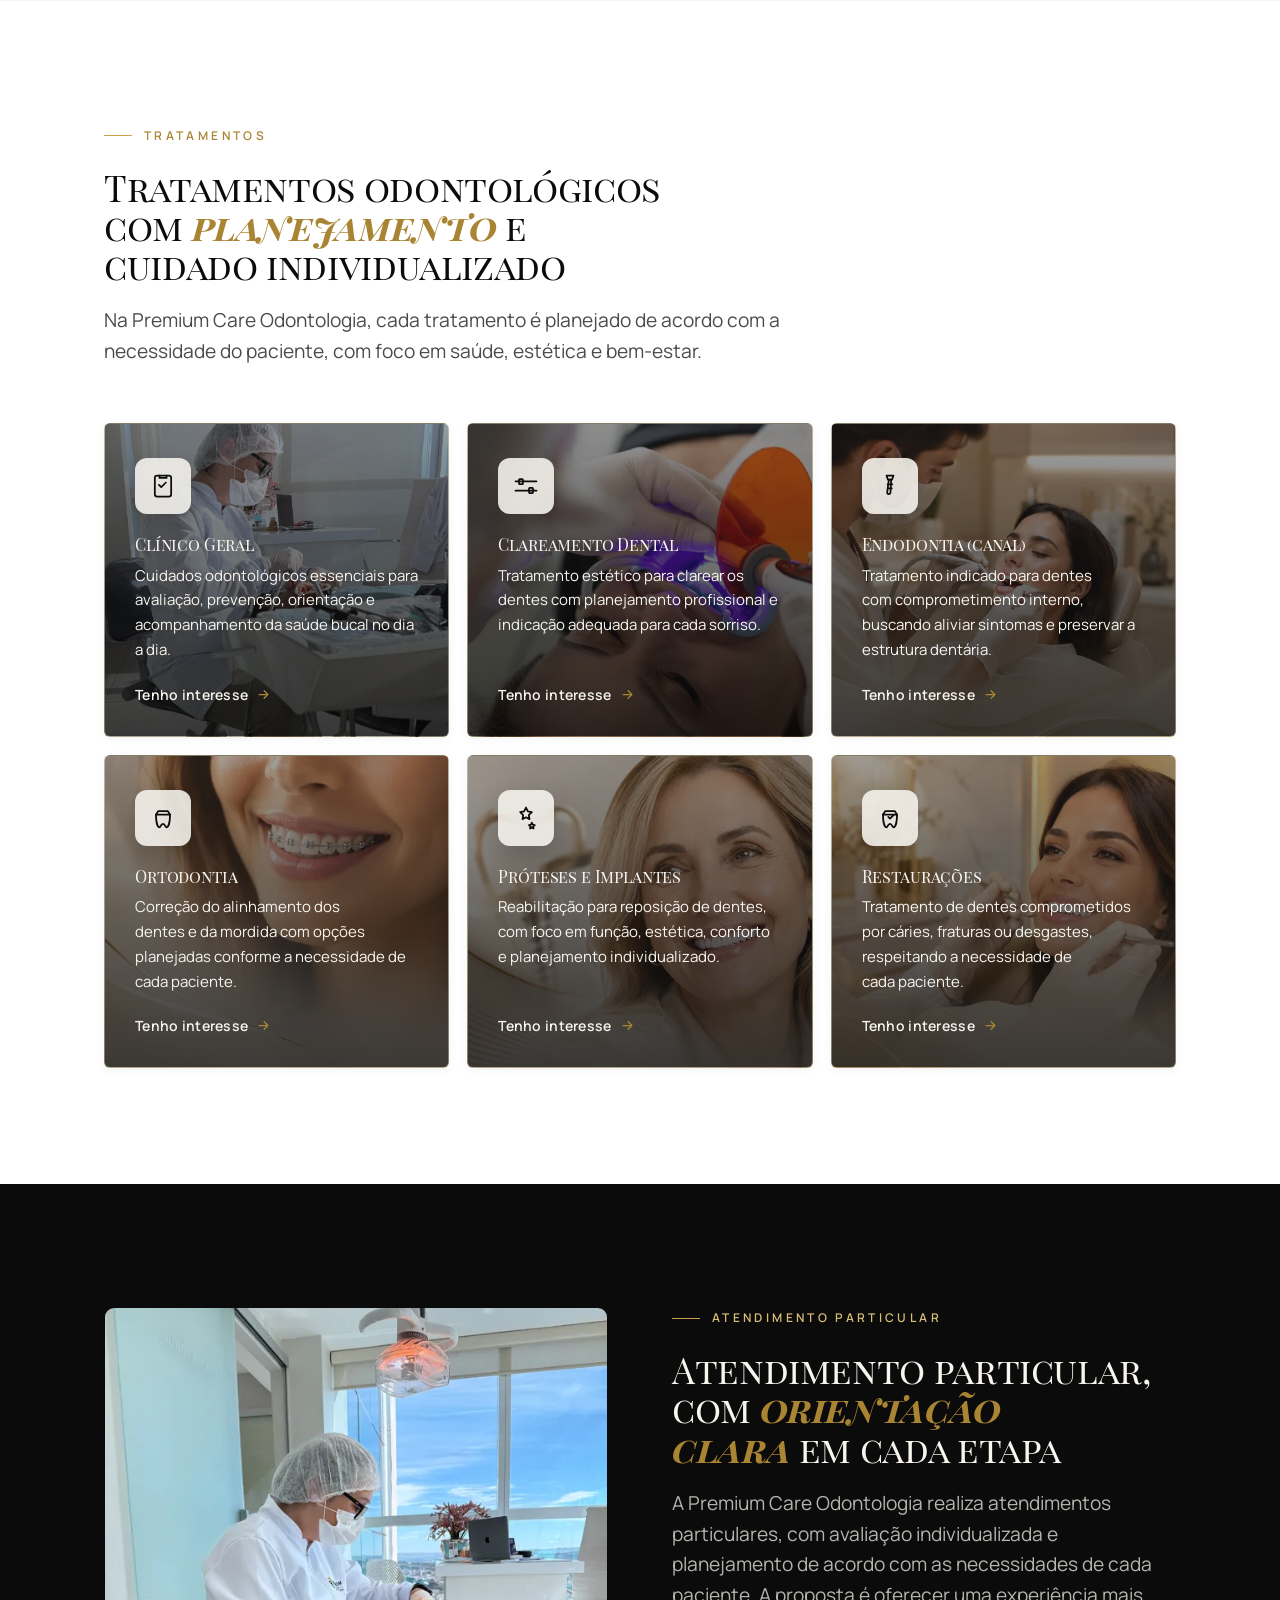
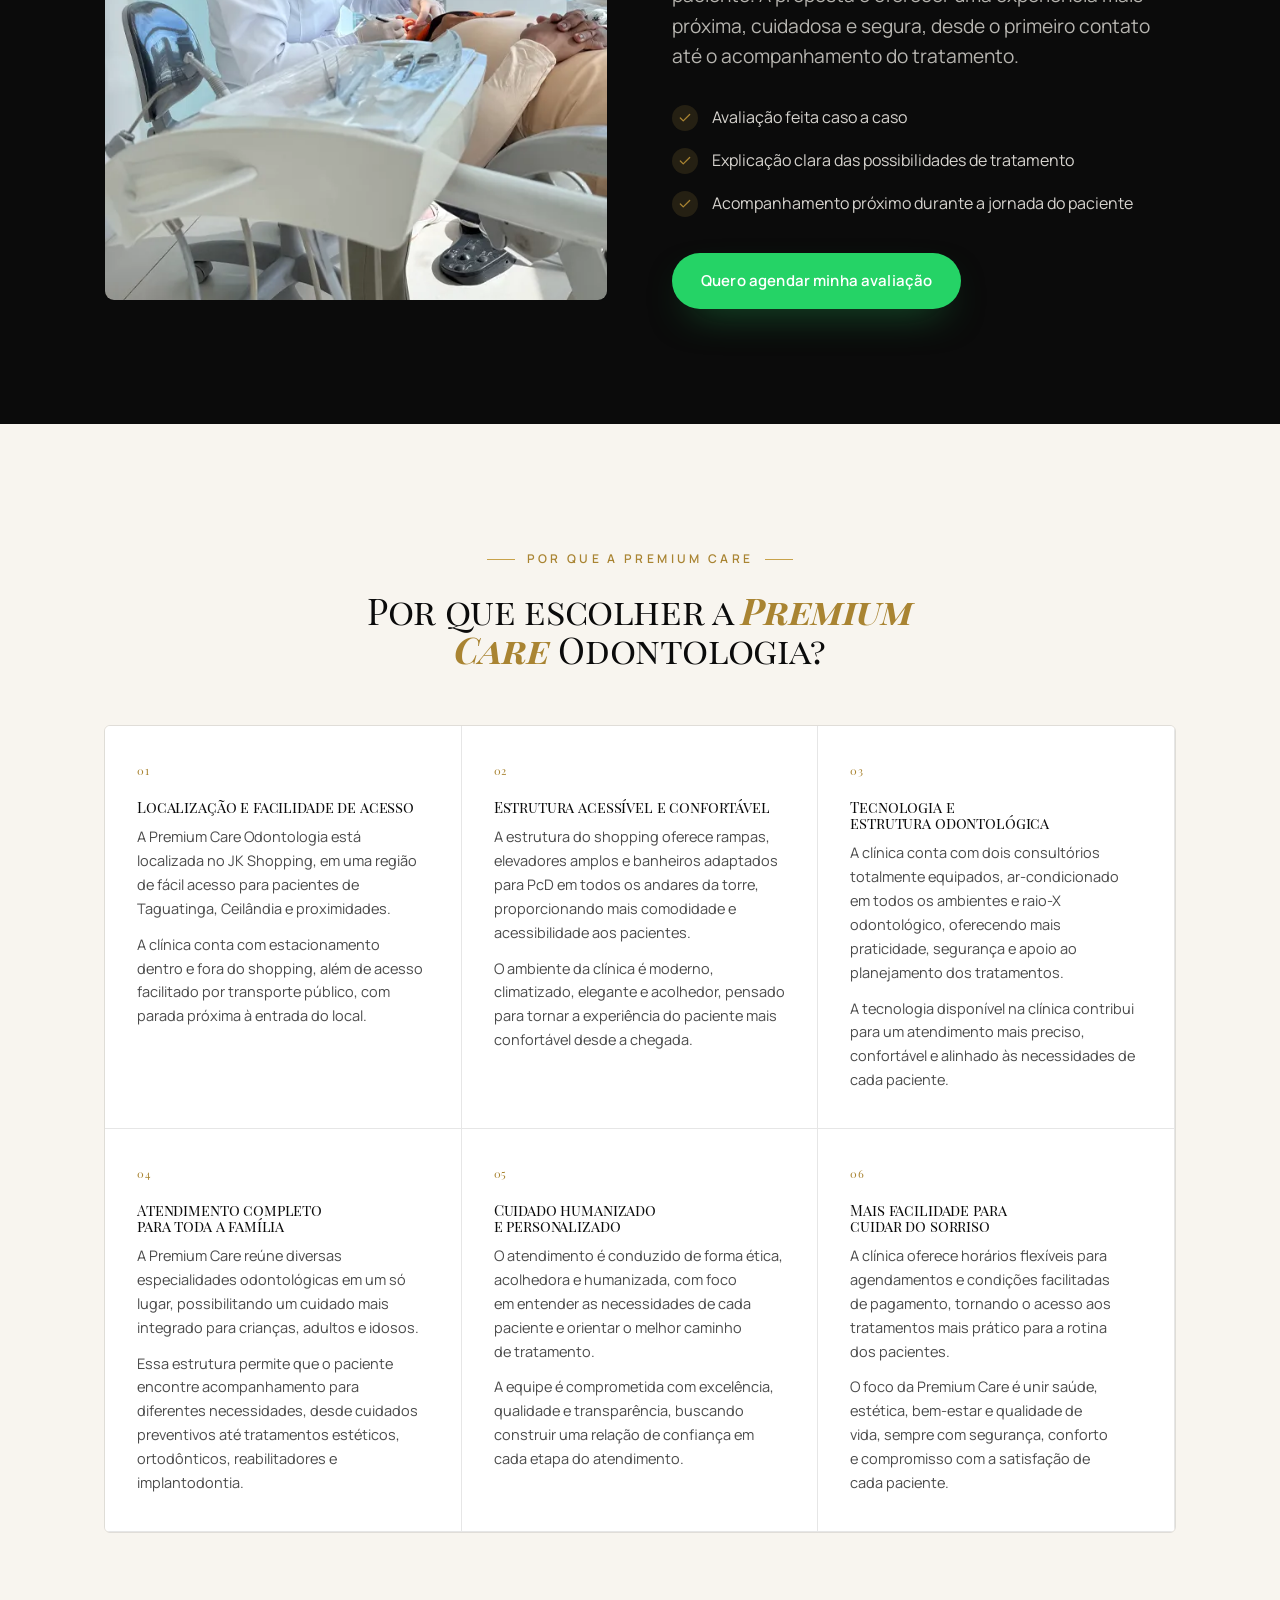
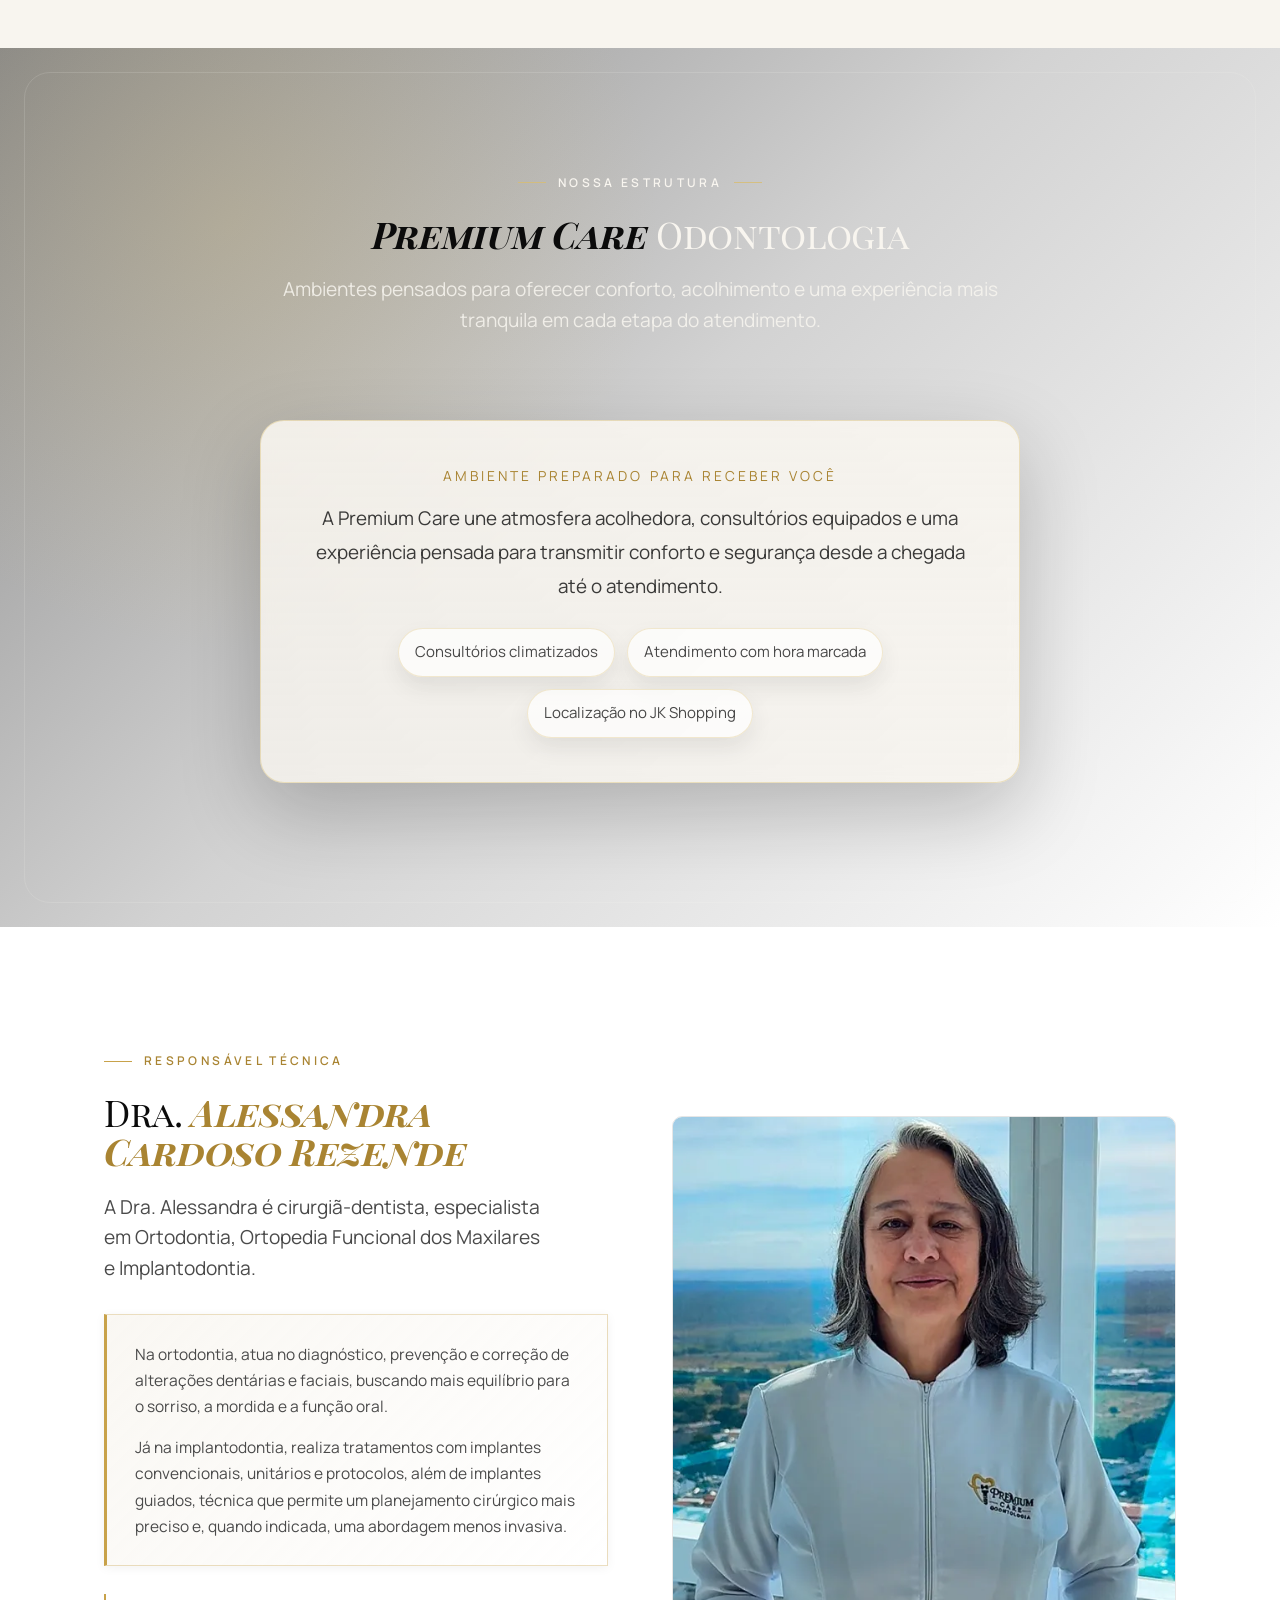
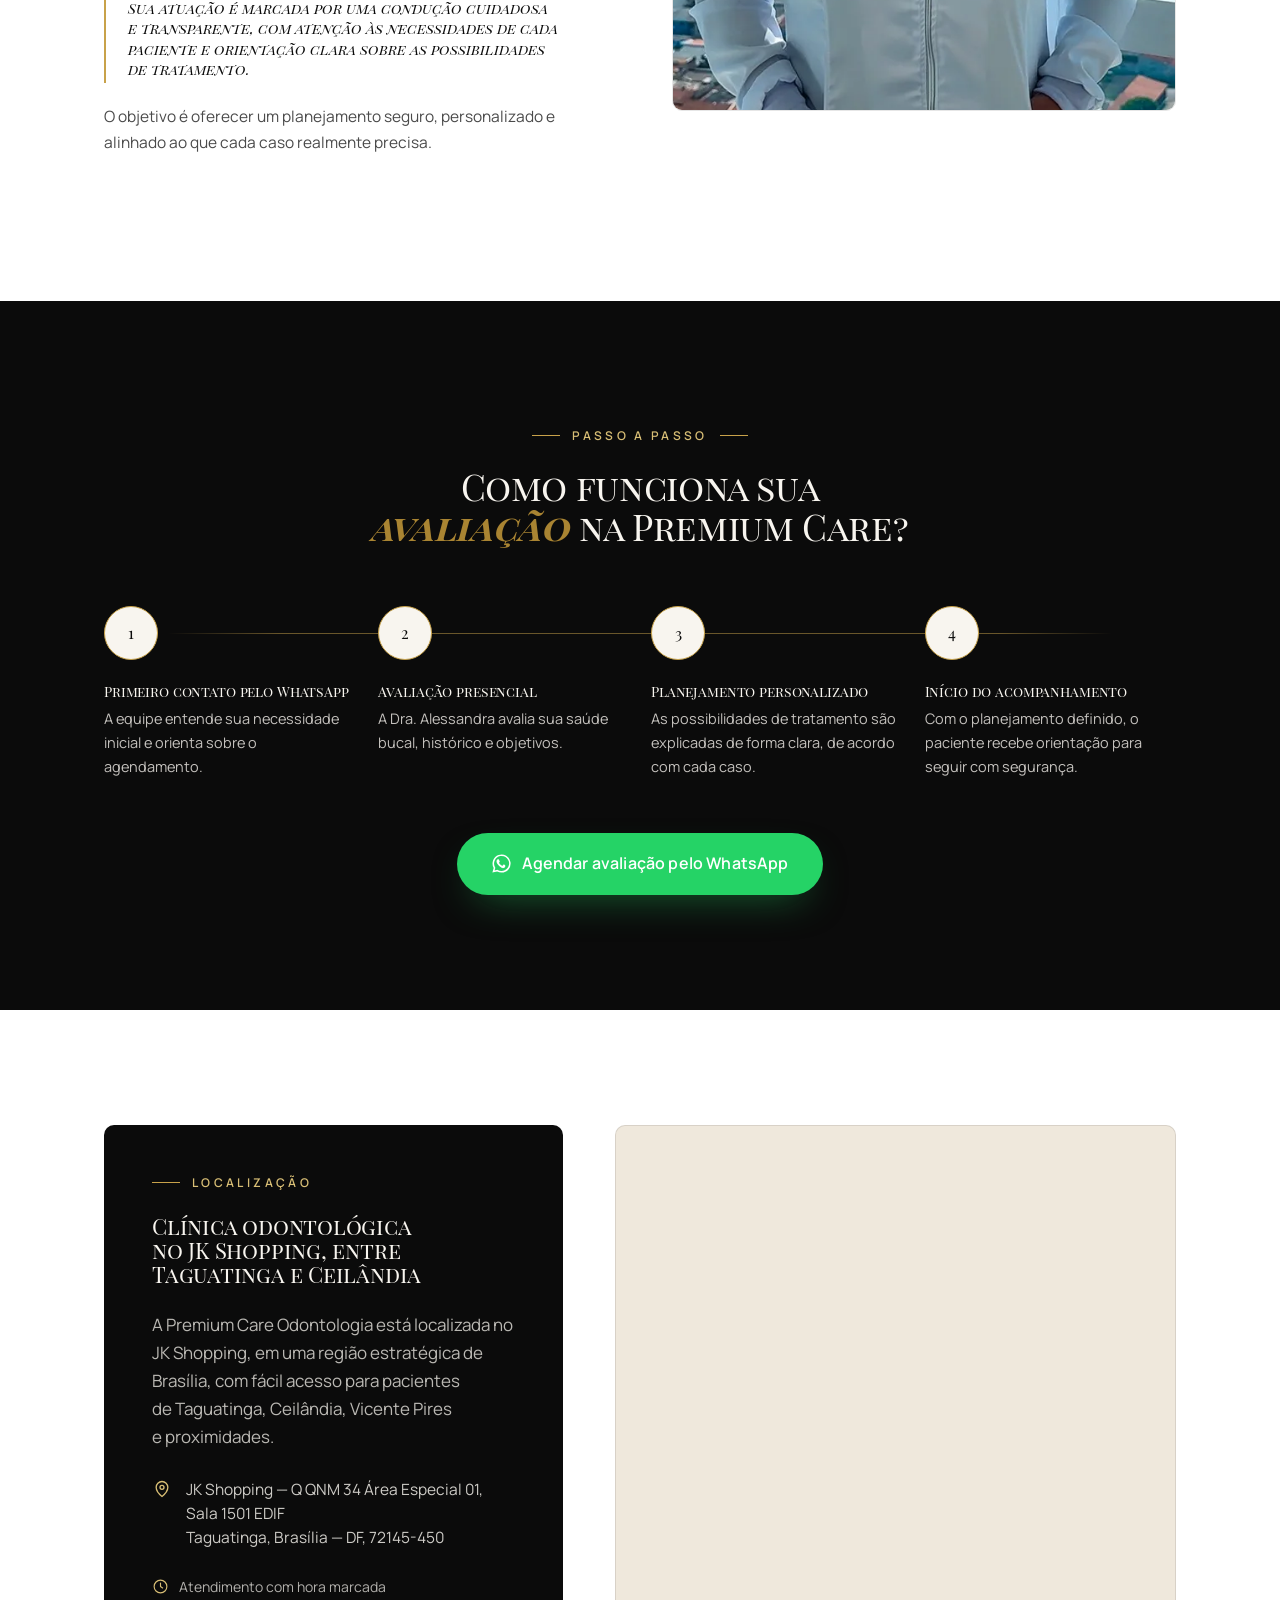
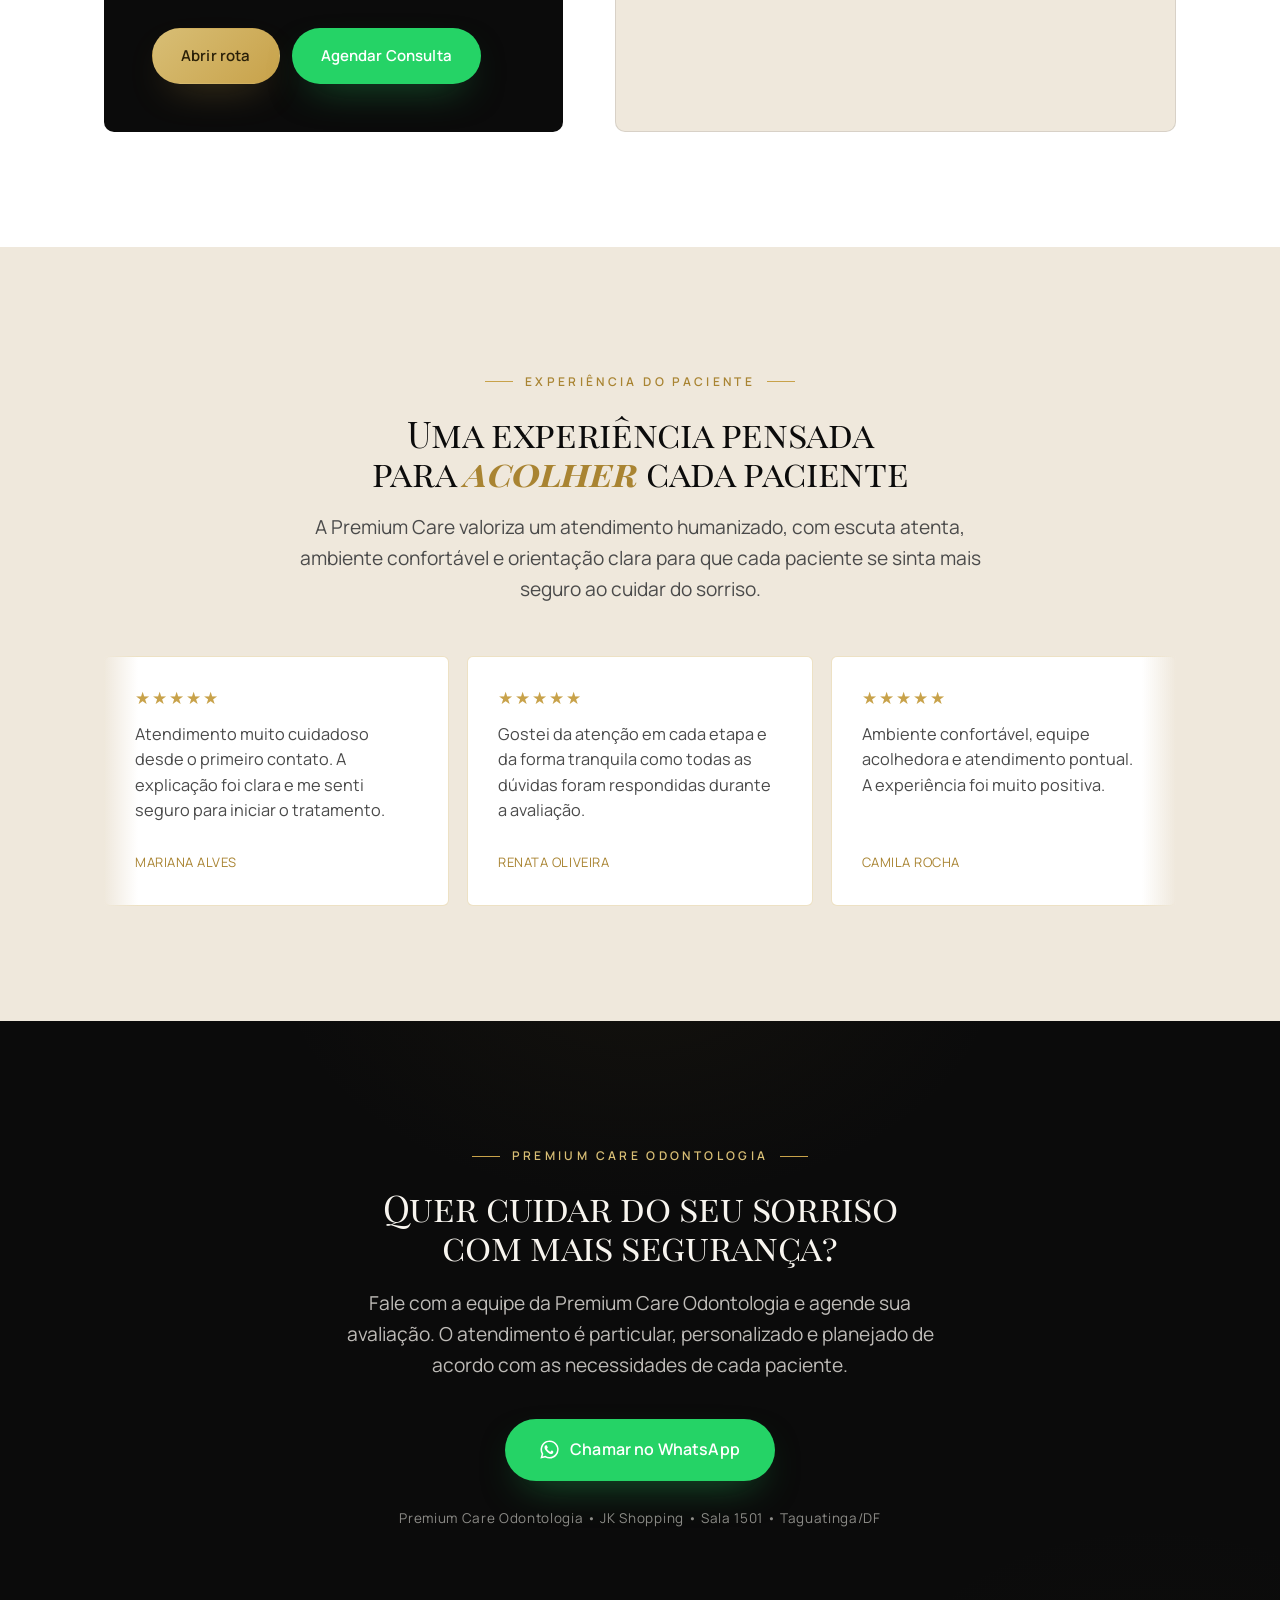
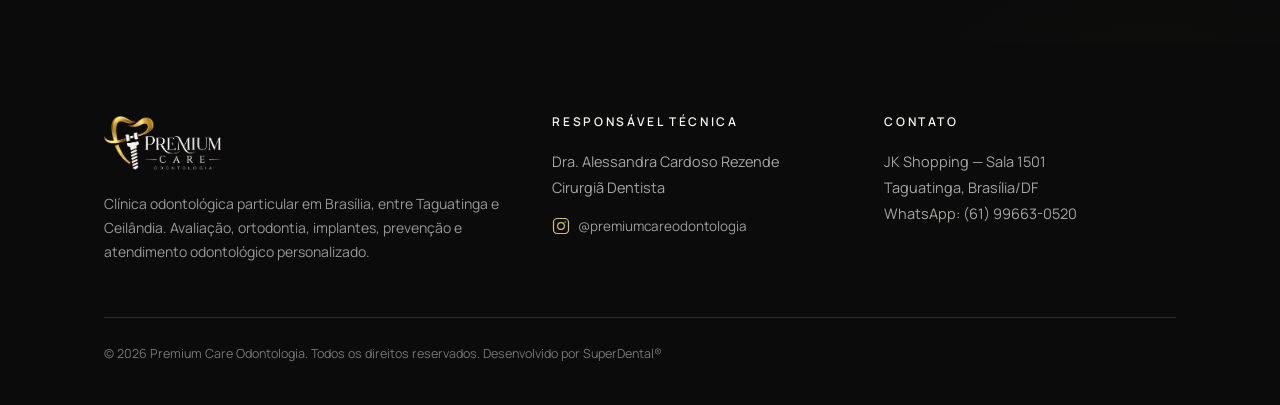
==== commit c19f6151: "att" ====
--- a/index.html
+++ b/index.html
@@ -76,7 +76,7 @@
       <h1 class="reveal" data-d="1">Seu Sorriso <em>bem cuidado</em>, com o máximo de atenção e segurança</h1>
       <p class="lead reveal" data-d="2">Atendimento personalizado na região entre Taguatinga e Ceilândia, com estrutura preparada para cuidar da sua saúde bucal em diferentes fases do tratamento.</p>
       <div class="hero-actions reveal" data-d="3">
-        <a class="btn btn-gold btn-lg" target="_blank" rel="noopener"
+        <a class="btn btn-gold btn-lg sellbot-wpp-open" target="_blank" rel="noopener"
            href="https://wa.me/5561996630520?text=Ol%C3%A1%2C%20vim%20do%20Google%20e%20gostaria%20de%20agendar%20uma%20avalia%C3%A7%C3%A3o%21">
           <svg viewBox="0 0 24 24" fill="currentColor" aria-hidden="true"><path d="M.5 23.5l1.6-5.9A11.4 11.4 0 1 1 12 23.5a11.4 11.4 0 0 1-5.5-1.4l-6 1.4zm6.3-3.6l.4.2a9.5 9.5 0 1 0-3.2-3.2l.2.4-.9 3.4 3.5-.8zM17 14.3c-.3-.1-1.7-.8-2-.9s-.5-.1-.7.2-.7.9-.9 1.1-.3.2-.6.1a7.7 7.7 0 0 1-2.3-1.4 8.6 8.6 0 0 1-1.6-2c-.2-.3 0-.4.1-.6l.4-.5.3-.5a.5.5 0 0 0 0-.5l-.9-2.1c-.2-.6-.5-.5-.7-.5h-.6a1.1 1.1 0 0 0-.8.4 3.4 3.4 0 0 0-1 2.5 5.8 5.8 0 0 0 1.2 3.1 13.4 13.4 0 0 0 5.2 4.6c2 .8 2 .5 2.4.5a3 3 0 0 0 2-1.4 2.5 2.5 0 0 0 .2-1.4c-.1-.1-.3-.2-.6-.3z"/></svg>
           Agendar avaliação pelo WhatsApp
@@ -111,7 +111,7 @@
     </div>
 
     <div class="need-foot reveal">
-      <a class="btn btn-outline-dark" target="_blank" rel="noopener"
+      <a class="btn btn-outline-dark sellbot-wpp-open" target="_blank" rel="noopener"
          href="https://wa.me/5561996630520?text=Ol%C3%A1%2C%20vim%20do%20Google%20e%20gostaria%20de%20agendar%20uma%20avalia%C3%A7%C3%A3o%21">Falar com a equipe Premium Care</a>
     </div>
   </div>
@@ -131,42 +131,42 @@
         <span class="treat-icon"><svg viewBox="0 0 24 24" fill="none" stroke="currentColor" stroke-width="1.5"><rect x="5" y="3" width="14" height="18" rx="2"/><path d="M9 3v2h6V3" stroke-linecap="round"/><path d="M8.5 11l2 2 4-4" stroke-linecap="round" stroke-linejoin="round"/></svg></span>
         <h3>Clínico Geral</h3>
         <p>Cuidados odontológicos essenciais para avaliação, prevenção, orientação e acompanhamento da saúde bucal no dia a dia.</p>
-        <a class="tcta" target="_blank" rel="noopener" href="https://wa.me/5561996630520?text=Ol%C3%A1%2C%20vim%20do%20Google%20e%20gostaria%20de%20agendar%20uma%20avalia%C3%A7%C3%A3o%21">Tenho interesse <svg viewBox="0 0 24 24" fill="none" stroke="currentColor" stroke-width="2"><path d="M5 12h14M13 6l6 6-6 6" stroke-linecap="round" stroke-linejoin="round"/></svg></a>
+        <a class="tcta sellbot-wpp-open" target="_blank" rel="noopener" href="https://wa.me/5561996630520?text=Ol%C3%A1%2C%20vim%20do%20Google%20e%20gostaria%20de%20agendar%20uma%20avalia%C3%A7%C3%A3o%21">Tenho interesse <svg viewBox="0 0 24 24" fill="none" stroke="currentColor" stroke-width="2"><path d="M5 12h14M13 6l6 6-6 6" stroke-linecap="round" stroke-linejoin="round"/></svg></a>
       </article>
 
       <article class="treat-card treat-card--image reveal" data-d="1" style="--card-bg: url('images/card2_geral.webp');">
         <span class="treat-icon"><svg viewBox="0 0 24 24" fill="none" stroke="currentColor" stroke-width="1.5"><path d="M3 8h18M3 16h18" stroke-linecap="round"/><rect x="6" y="6" width="3.4" height="4.4" rx="0.6"/><rect x="14.6" y="13.6" width="3.4" height="4.4" rx="0.6"/></svg></span>
         <h3>Clareamento Dental</h3>
         <p>Tratamento estético para clarear os dentes com planejamento profissional e indicação adequada para cada sorriso.</p>
-        <a class="tcta" target="_blank" rel="noopener" href="https://wa.me/5561996630520?text=Ol%C3%A1%2C%20vim%20do%20Google%20e%20gostaria%20de%20agendar%20uma%20avalia%C3%A7%C3%A3o%21">Tenho interesse <svg viewBox="0 0 24 24" fill="none" stroke="currentColor" stroke-width="2"><path d="M5 12h14M13 6l6 6-6 6" stroke-linecap="round" stroke-linejoin="round"/></svg></a>
+        <a class="tcta sellbot-wpp-open" target="_blank" rel="noopener" href="https://wa.me/5561996630520?text=Ol%C3%A1%2C%20vim%20do%20Google%20e%20gostaria%20de%20agendar%20uma%20avalia%C3%A7%C3%A3o%21">Tenho interesse <svg viewBox="0 0 24 24" fill="none" stroke="currentColor" stroke-width="2"><path d="M5 12h14M13 6l6 6-6 6" stroke-linecap="round" stroke-linejoin="round"/></svg></a>
       </article>
 
       <article class="treat-card treat-card--image reveal" data-d="2" style="--card-bg: url('images/card3_geral.webp');">
         <span class="treat-icon"><svg viewBox="0 0 24 24" fill="none" stroke="currentColor" stroke-width="1.5"><path d="M9 3h6l-1.2 3.5H10.2z" stroke-linejoin="round"/><path d="M11 6.5h2l-.6 11a1.4 1.4 0 0 1-2.8 0z" stroke-linejoin="round"/><path d="M10 10.5h4M10.4 14h3.2" stroke-linecap="round"/></svg></span>
         <h3>Endodontia (canal)</h3>
         <p>Tratamento indicado para dentes com comprometimento interno, buscando aliviar sintomas e preservar a estrutura dentária.</p>
-        <a class="tcta" target="_blank" rel="noopener" href="https://wa.me/5561996630520?text=Ol%C3%A1%2C%20vim%20do%20Google%20e%20gostaria%20de%20agendar%20uma%20avalia%C3%A7%C3%A3o%21">Tenho interesse <svg viewBox="0 0 24 24" fill="none" stroke="currentColor" stroke-width="2"><path d="M5 12h14M13 6l6 6-6 6" stroke-linecap="round" stroke-linejoin="round"/></svg></a>
+        <a class="tcta sellbot-wpp-open" target="_blank" rel="noopener" href="https://wa.me/5561996630520?text=Ol%C3%A1%2C%20vim%20do%20Google%20e%20gostaria%20de%20agendar%20uma%20avalia%C3%A7%C3%A3o%21">Tenho interesse <svg viewBox="0 0 24 24" fill="none" stroke="currentColor" stroke-width="2"><path d="M5 12h14M13 6l6 6-6 6" stroke-linecap="round" stroke-linejoin="round"/></svg></a>
       </article>
 
       <article class="treat-card treat-card--image reveal" style="--card-bg: url('images/card4_geral.webp');">
         <span class="treat-icon"><svg viewBox="0 0 24 24" fill="none" stroke="currentColor" stroke-width="1.5"><path d="M6 9l2-3h8l2 3" stroke-linecap="round" stroke-linejoin="round"/><path d="M6 9c0 7 1.5 11 3 11 1 0 1-3 3-3s2 3 3 3c1.5 0 3-4 3-11z" stroke-linejoin="round"/></svg></span>
         <h3>Ortodontia</h3>
         <p>Correção do alinhamento dos dentes e da mordida com opções planejadas conforme a necessidade de cada paciente.</p>
-        <a class="tcta" target="_blank" rel="noopener" href="https://wa.me/5561996630520?text=Ol%C3%A1%2C%20vim%20do%20Google%20e%20gostaria%20de%20agendar%20uma%20avalia%C3%A7%C3%A3o%21">Tenho interesse <svg viewBox="0 0 24 24" fill="none" stroke="currentColor" stroke-width="2"><path d="M5 12h14M13 6l6 6-6 6" stroke-linecap="round" stroke-linejoin="round"/></svg></a>
+        <a class="tcta sellbot-wpp-open" target="_blank" rel="noopener" href="https://wa.me/5561996630520?text=Ol%C3%A1%2C%20vim%20do%20Google%20e%20gostaria%20de%20agendar%20uma%20avalia%C3%A7%C3%A3o%21">Tenho interesse <svg viewBox="0 0 24 24" fill="none" stroke="currentColor" stroke-width="2"><path d="M5 12h14M13 6l6 6-6 6" stroke-linecap="round" stroke-linejoin="round"/></svg></a>
       </article>
 
       <article class="treat-card treat-card--image reveal" data-d="1" style="--card-bg: url('images/card5_geral.webp');">
         <span class="treat-icon"><svg viewBox="0 0 24 24" fill="none" stroke="currentColor" stroke-width="1.5"><path d="M12 3l1.6 3.4L17 7l-2.6 2.6.6 3.4L12 11.4 9 13l.6-3.4L7 7l3.4-.6z" stroke-linejoin="round"/><path d="M17 16l.8 1.7L19.5 18l-1.3 1.2.3 1.8-1.5-.9-1.5.9.3-1.8L14.5 18l1.7-.3z" stroke-linejoin="round"/></svg></span>
         <h3>Próteses e Implantes</h3>
         <p>Reabilitação para reposição de dentes, com foco em função, estética, conforto e planejamento individualizado.</p>
-        <a class="tcta" target="_blank" rel="noopener" href="https://wa.me/5561996630520?text=Ol%C3%A1%2C%20vim%20do%20Google%20e%20gostaria%20de%20agendar%20uma%20avalia%C3%A7%C3%A3o%21">Tenho interesse <svg viewBox="0 0 24 24" fill="none" stroke="currentColor" stroke-width="2"><path d="M5 12h14M13 6l6 6-6 6" stroke-linecap="round" stroke-linejoin="round"/></svg></a>
+        <a class="tcta sellbot-wpp-open" target="_blank" rel="noopener" href="https://wa.me/5561996630520?text=Ol%C3%A1%2C%20vim%20do%20Google%20e%20gostaria%20de%20agendar%20uma%20avalia%C3%A7%C3%A3o%21">Tenho interesse <svg viewBox="0 0 24 24" fill="none" stroke="currentColor" stroke-width="2"><path d="M5 12h14M13 6l6 6-6 6" stroke-linecap="round" stroke-linejoin="round"/></svg></a>
       </article>
 
       <article class="treat-card treat-card--image reveal" data-d="2" style="--card-bg: url('images/card6_geral.webp');">
         <span class="treat-icon"><svg viewBox="0 0 24 24" fill="none" stroke="currentColor" stroke-width="1.5"><path d="M6 9l2-3h8l2 3" stroke-linecap="round" stroke-linejoin="round"/><path d="M6 9c0 7 1.5 11 3 11 1 0 1-3 3-3s2 3 3 3c1.5 0 3-4 3-11z" stroke-linejoin="round"/><path d="M10.5 11l1.5 1.5L15 9.5" stroke-linecap="round" stroke-linejoin="round"/></svg></span>
         <h3>Restaurações</h3>
         <p>Tratamento de dentes comprometidos por cáries, fraturas ou desgastes, respeitando a necessidade de cada paciente.</p>
-        <a class="tcta" target="_blank" rel="noopener" href="https://wa.me/5561996630520?text=Ol%C3%A1%2C%20vim%20do%20Google%20e%20gostaria%20de%20agendar%20uma%20avalia%C3%A7%C3%A3o%21">Tenho interesse <svg viewBox="0 0 24 24" fill="none" stroke="currentColor" stroke-width="2"><path d="M5 12h14M13 6l6 6-6 6" stroke-linecap="round" stroke-linejoin="round"/></svg></a>
+        <a class="tcta sellbot-wpp-open" target="_blank" rel="noopener" href="https://wa.me/5561996630520?text=Ol%C3%A1%2C%20vim%20do%20Google%20e%20gostaria%20de%20agendar%20uma%20avalia%C3%A7%C3%A3o%21">Tenho interesse <svg viewBox="0 0 24 24" fill="none" stroke="currentColor" stroke-width="2"><path d="M5 12h14M13 6l6 6-6 6" stroke-linecap="round" stroke-linejoin="round"/></svg></a>
       </article>
 
     </div>
@@ -190,7 +190,7 @@
         <li><span class="tick"><svg viewBox="0 0 24 24" fill="none" stroke="currentColor" stroke-width="2.2"><path d="M4 12l5 5 11-11" stroke-linecap="round" stroke-linejoin="round"/></svg></span>Explicação clara das possibilidades de tratamento</li>
         <li><span class="tick"><svg viewBox="0 0 24 24" fill="none" stroke="currentColor" stroke-width="2.2"><path d="M4 12l5 5 11-11" stroke-linecap="round" stroke-linejoin="round"/></svg></span>Acompanhamento próximo durante a jornada do paciente</li>
       </ul>
-      <a class="btn btn-gold" target="_blank" rel="noopener"
+      <a class="btn btn-gold sellbot-wpp-open" target="_blank" rel="noopener"
          href="https://wa.me/5561996630520?text=Ol%C3%A1%2C%20vim%20do%20Google%20e%20gostaria%20de%20agendar%20uma%20avalia%C3%A7%C3%A3o%21">Quero agendar minha avaliação</a>
     </div>
   </div>
@@ -274,7 +274,7 @@
       <div class="step reveal" data-d="3"><div class="step-num">4</div><h3>Início do acompanhamento</h3><p>Com o planejamento definido, o paciente recebe orientação para seguir com segurança.</p></div>
     </div>
     <div class="reveal" style="text-align:center; margin-top:54px;">
-      <a class="btn btn-gold btn-lg" target="_blank" rel="noopener"
+      <a class="btn btn-gold btn-lg sellbot-wpp-open" target="_blank" rel="noopener"
          href="https://wa.me/5561996630520?text=Ol%C3%A1%2C%20vim%20do%20Google%20e%20gostaria%20de%20agendar%20uma%20avalia%C3%A7%C3%A3o%21">
         <svg viewBox="0 0 24 24" fill="currentColor" aria-hidden="true"><path d="M.5 23.5l1.6-5.9A11.4 11.4 0 1 1 12 23.5a11.4 11.4 0 0 1-5.5-1.4l-6 1.4zm6.3-3.6l.4.2a9.5 9.5 0 1 0-3.2-3.2l.2.4-.9 3.4 3.5-.8zM17 14.3c-.3-.1-1.7-.8-2-.9s-.5-.1-.7.2-.7.9-.9 1.1-.3.2-.6.1a7.7 7.7 0 0 1-2.3-1.4 8.6 8.6 0 0 1-1.6-2c-.2-.3 0-.4.1-.6l.4-.5.3-.5a.5.5 0 0 0 0-.5l-.9-2.1c-.2-.6-.5-.5-.7-.5h-.6a1.1 1.1 0 0 0-.8.4 3.4 3.4 0 0 0-1 2.5 5.8 5.8 0 0 0 1.2 3.1 13.4 13.4 0 0 0 5.2 4.6c2 .8 2 .5 2.4.5a3 3 0 0 0 2-1.4 2.5 2.5 0 0 0 .2-1.4c-.1-.1-.3-.2-.6-.3z"/></svg>
         Agendar avaliação pelo WhatsApp
@@ -301,7 +301,7 @@
         </div>
         <div class="loc-actions">
           <a class="btn btn-gold" target="_blank" rel="noopener" href="https://www.google.com/maps/dir/?api=1&destination=JK+Shopping+Taguatinga+Brasilia+DF+72145-450">Abrir rota</a>
-          <a class="btn btn-outline-gold" target="_blank" rel="noopener" href="https://wa.me/5561996630520?text=Ol%C3%A1%2C%20vim%20do%20Google%20e%20gostaria%20de%20agendar%20uma%20avalia%C3%A7%C3%A3o%21">Agendar Consulta</a>
+          <a class="btn btn-outline-gold sellbot-wpp-open" target="_blank" rel="noopener" href="https://wa.me/5561996630520?text=Ol%C3%A1%2C%20vim%20do%20Google%20e%20gostaria%20de%20agendar%20uma%20avalia%C3%A7%C3%A3o%21">Agendar Consulta</a>
         </div>
       </div>
 
@@ -378,7 +378,7 @@
       <h2>Quer cuidar do seu sorriso com mais segurança?</h2>
       <p class="lead">Fale com a equipe da Premium Care Odontologia e agende sua avaliação. O atendimento é particular, personalizado e planejado de acordo com as necessidades de cada paciente.</p>
       <div class="actions" style="display:flex; justify-content:center;">
-        <a class="btn btn-gold btn-lg" target="_blank" rel="noopener"
+        <a class="btn btn-gold btn-lg sellbot-wpp-open" target="_blank" rel="noopener"
            href="https://wa.me/5561996630520?text=Ol%C3%A1%2C%20vim%20do%20Google%20e%20gostaria%20de%20agendar%20uma%20avalia%C3%A7%C3%A3o%21">
           <svg viewBox="0 0 24 24" fill="currentColor" aria-hidden="true"><path d="M.5 23.5l1.6-5.9A11.4 11.4 0 1 1 12 23.5a11.4 11.4 0 0 1-5.5-1.4l-6 1.4zm6.3-3.6l.4.2a9.5 9.5 0 1 0-3.2-3.2l.2.4-.9 3.4 3.5-.8zM17 14.3c-.3-.1-1.7-.8-2-.9s-.5-.1-.7.2-.7.9-.9 1.1-.3.2-.6.1a7.7 7.7 0 0 1-2.3-1.4 8.6 8.6 0 0 1-1.6-2c-.2-.3 0-.4.1-.6l.4-.5.3-.5a.5.5 0 0 0 0-.5l-.9-2.1c-.2-.6-.5-.5-.7-.5h-.6a1.1 1.1 0 0 0-.8.4 3.4 3.4 0 0 0-1 2.5 5.8 5.8 0 0 0 1.2 3.1 13.4 13.4 0 0 0 5.2 4.6c2 .8 2 .5 2.4.5a3 3 0 0 0 2-1.4 2.5 2.5 0 0 0 .2-1.4c-.1-.1-.3-.2-.6-.3z"/></svg>
           Chamar no WhatsApp
@@ -415,7 +415,7 @@
         <p class="footer-contact">
           JK Shopping — Sala 1501<br/>
           Taguatinga, Brasília/DF<br/>
-          WhatsApp: <a href="https://wa.me/5561996630520?text=Ol%C3%A1%2C%20vim%20do%20Google%20e%20gostaria%20de%20agendar%20uma%20avalia%C3%A7%C3%A3o%21" target="_blank" rel="noopener">(61) 99663-0520</a>
+          WhatsApp: <a class="sellbot-wpp-open" href="https://wa.me/5561996630520?text=Ol%C3%A1%2C%20vim%20do%20Google%20e%20gostaria%20de%20agendar%20uma%20avalia%C3%A7%C3%A3o%21" target="_blank" rel="noopener">(61) 99663-0520</a>
         </p>
       </div>
     </div>
@@ -424,12 +424,6 @@
     </div>
   </div>
 </footer>
-
-<!-- Floating WhatsApp -->
-<a class="wa-float" target="_blank" rel="noopener" aria-label="Falar no WhatsApp com a Premium Care Odontologia"
-   href="https://wa.me/5561996630520?text=Ol%C3%A1%2C%20vim%20do%20Google%20e%20gostaria%20de%20agendar%20uma%20avalia%C3%A7%C3%A3o%21">
-  <svg viewBox="0 0 24 24" fill="currentColor" aria-hidden="true"><path d="M.5 23.5l1.6-5.9A11.4 11.4 0 1 1 12 23.5a11.4 11.4 0 0 1-5.5-1.4l-6 1.4zm6.3-3.6l.4.2a9.5 9.5 0 1 0-3.2-3.2l.2.4-.9 3.4 3.5-.8zM17 14.3c-.3-.1-1.7-.8-2-.9s-.5-.1-.7.2-.7.9-.9 1.1-.3.2-.6.1a7.7 7.7 0 0 1-2.3-1.4 8.6 8.6 0 0 1-1.6-2c-.2-.3 0-.4.1-.6l.4-.5.3-.5a.5.5 0 0 0 0-.5l-.9-2.1c-.2-.6-.5-.5-.7-.5h-.6a1.1 1.1 0 0 0-.8.4 3.4 3.4 0 0 0-1 2.5 5.8 5.8 0 0 0 1.2 3.1 13.4 13.4 0 0 0 5.2 4.6c2 .8 2 .5 2.4.5a3 3 0 0 0 2-1.4 2.5 2.5 0 0 0 .2-1.4c-.1-.1-.3-.2-.6-.3z"/></svg>
-</a>
 
 <script>
   // Scroll reveal (visible by default; opt in to animation only when paint is live)
@@ -509,5 +503,6 @@
   }
 
 </script>
+<script src="https://plugin.sellbot.tech/v3/embed.min.js" defer></script>
 </body>
 </html>
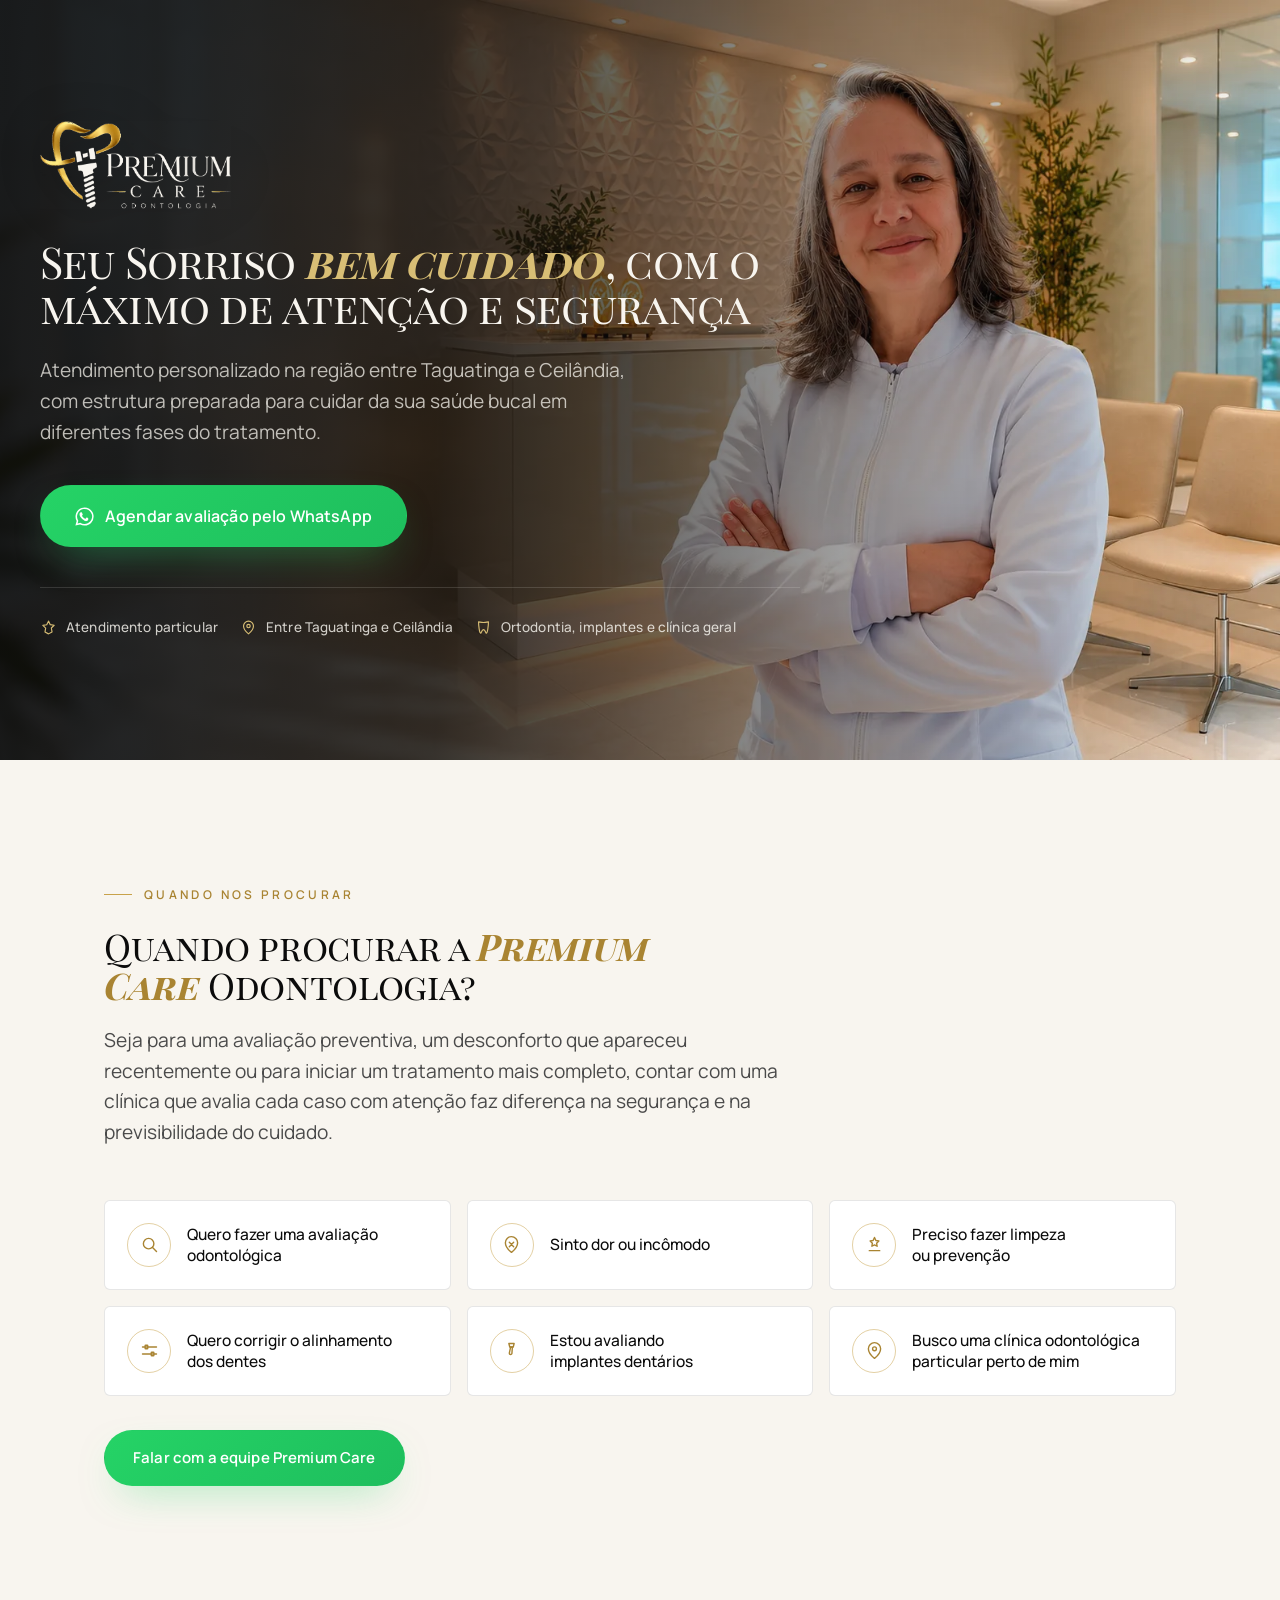
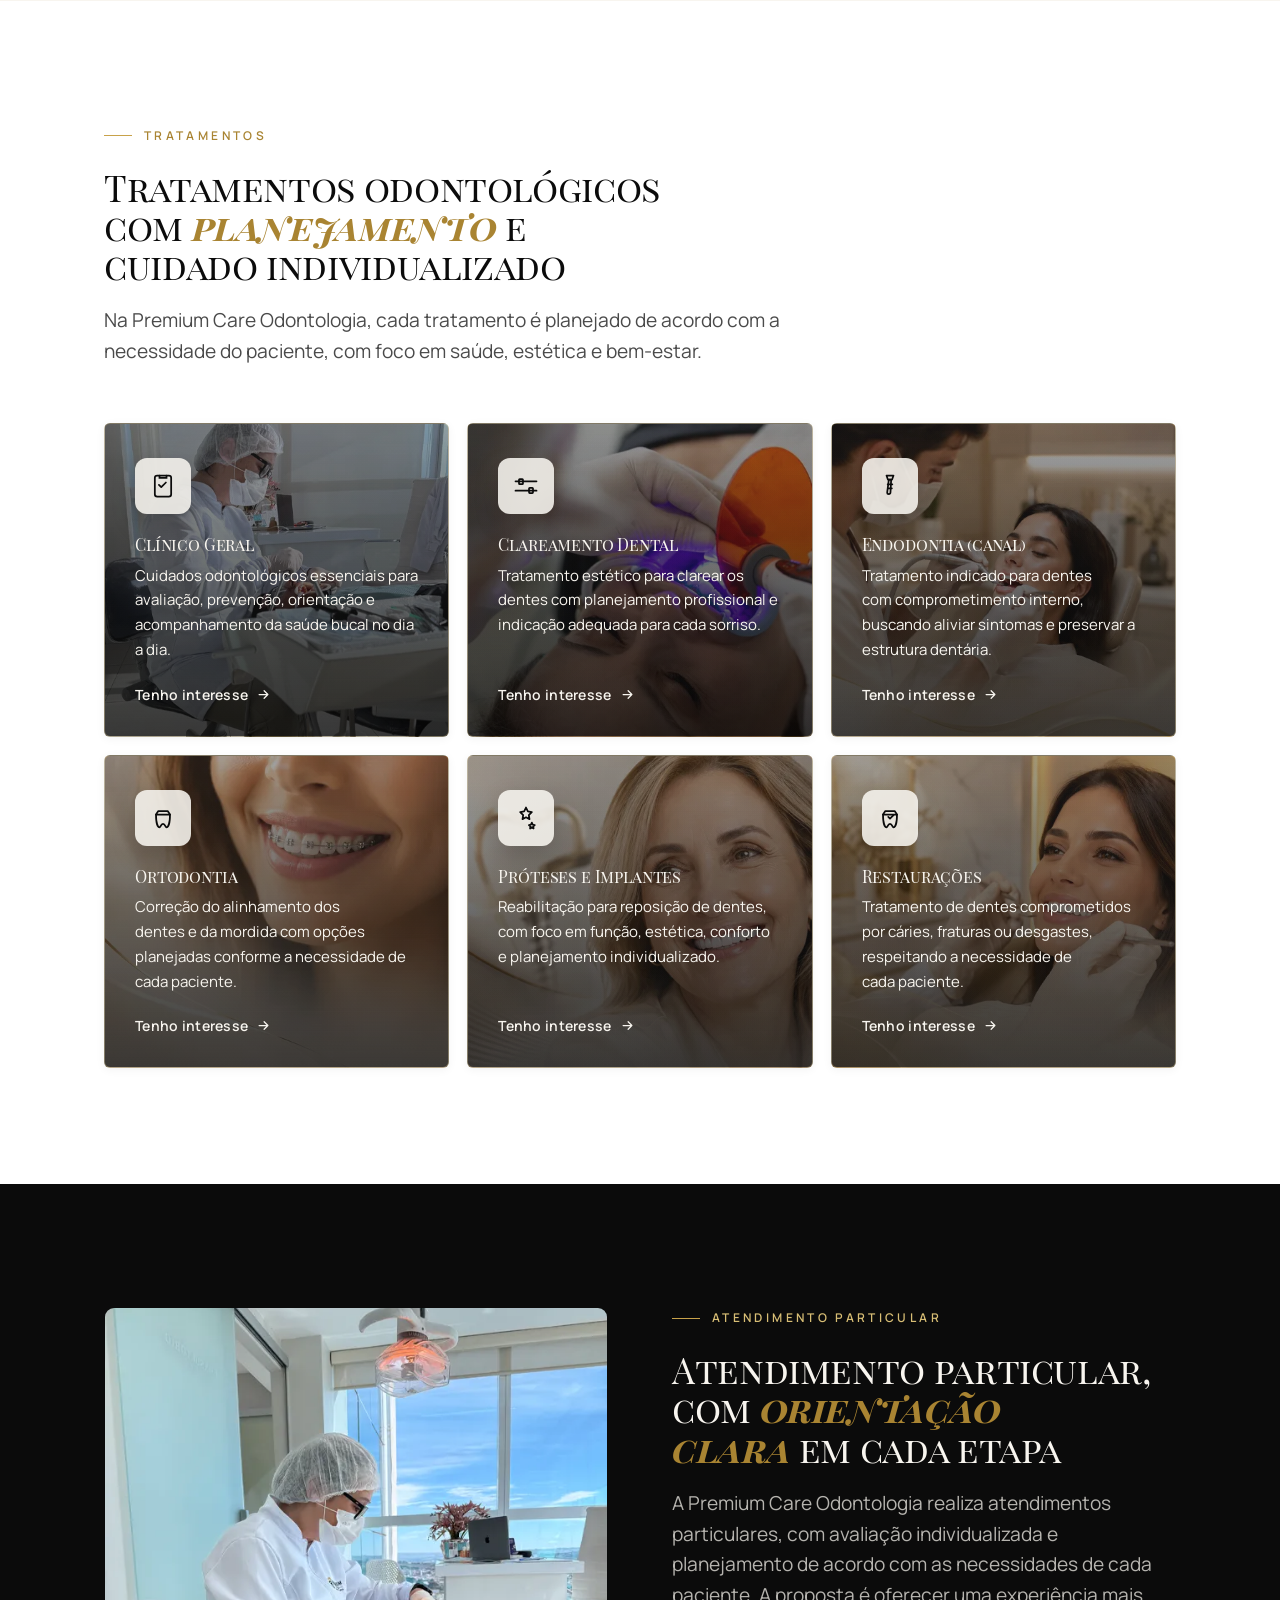
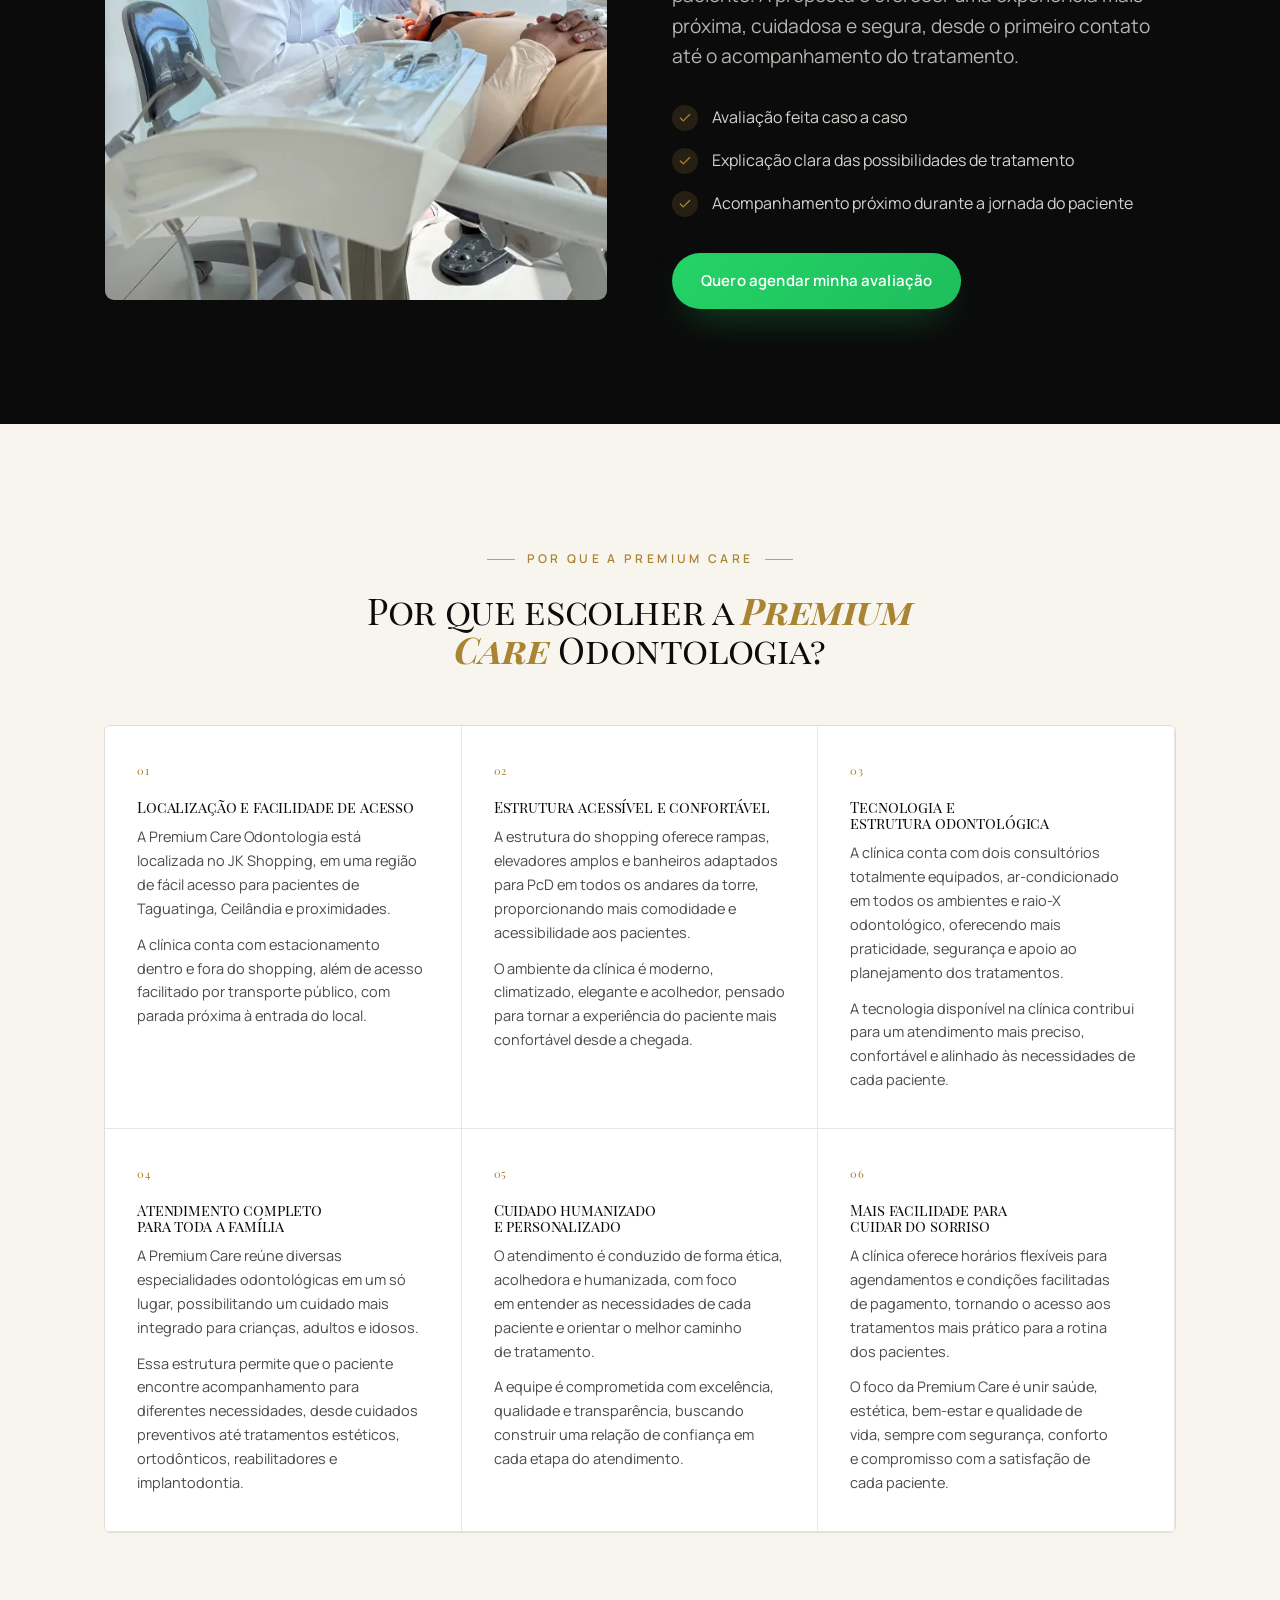
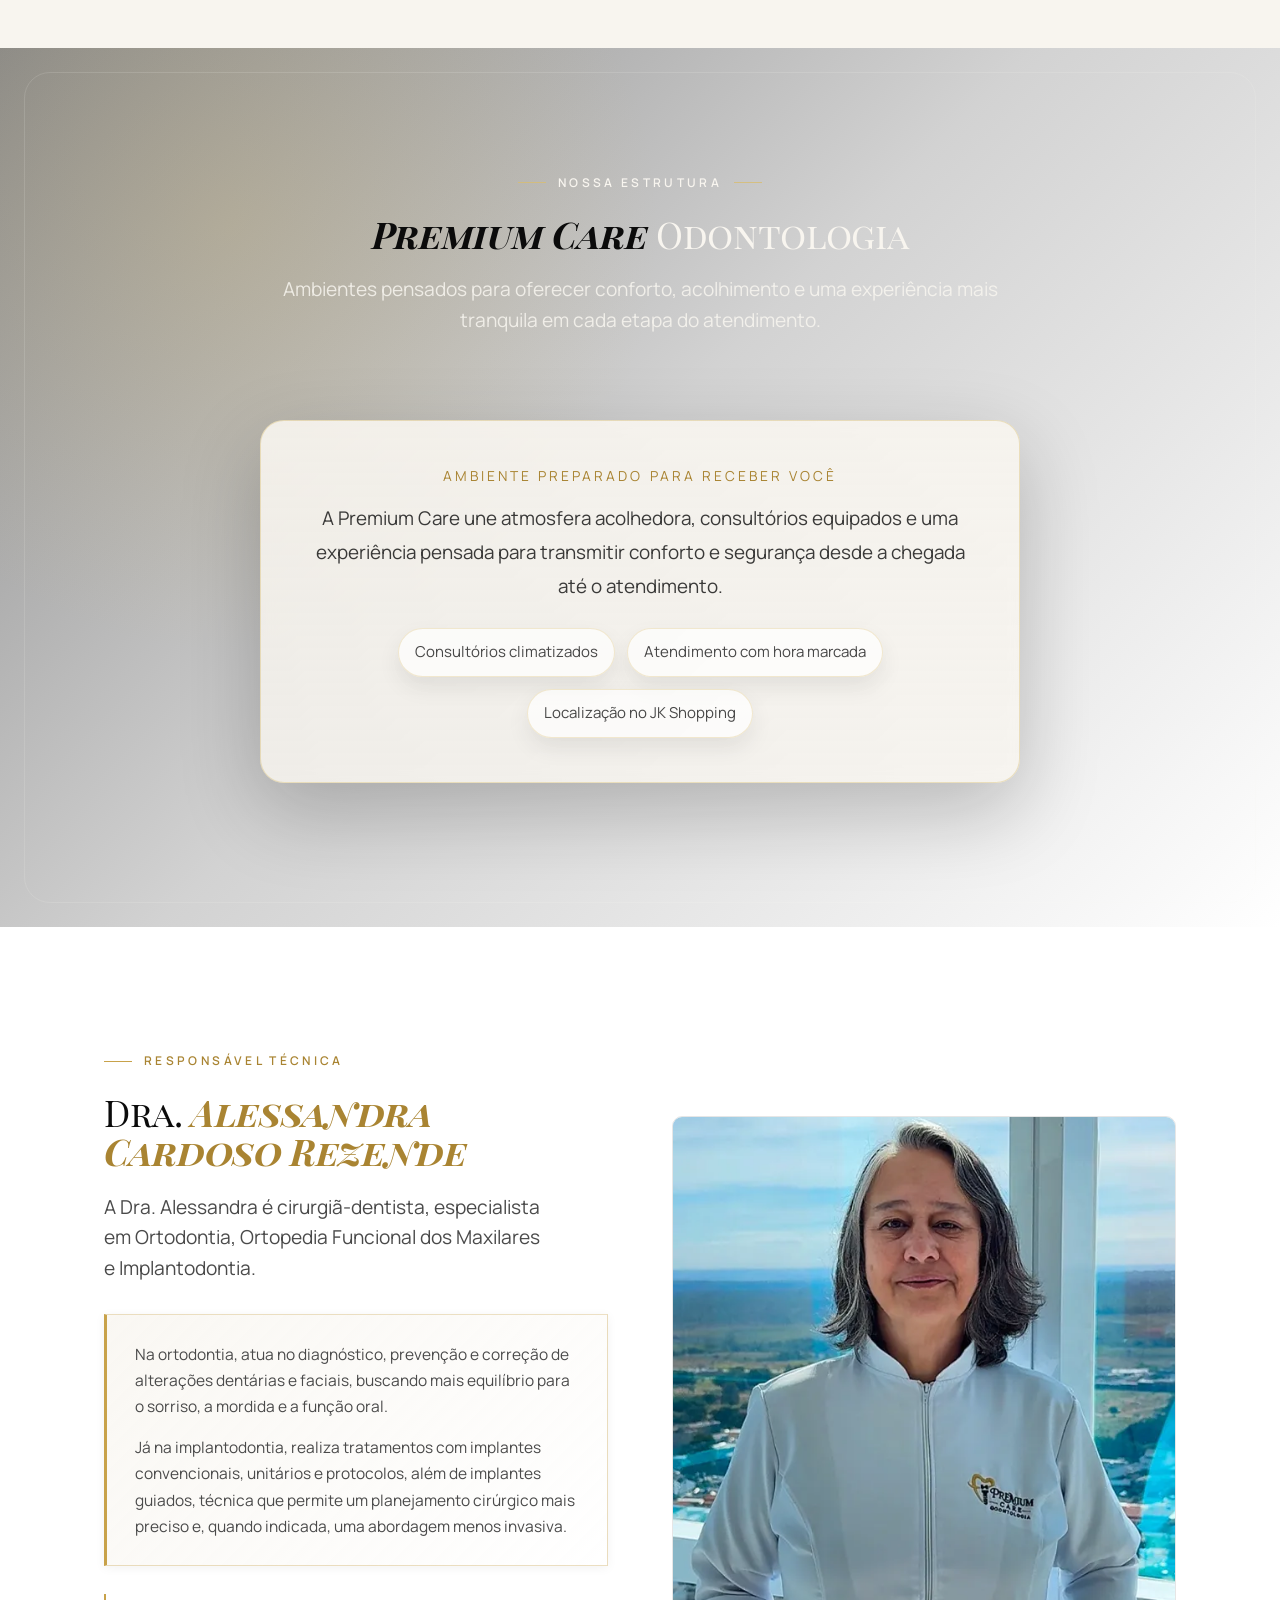
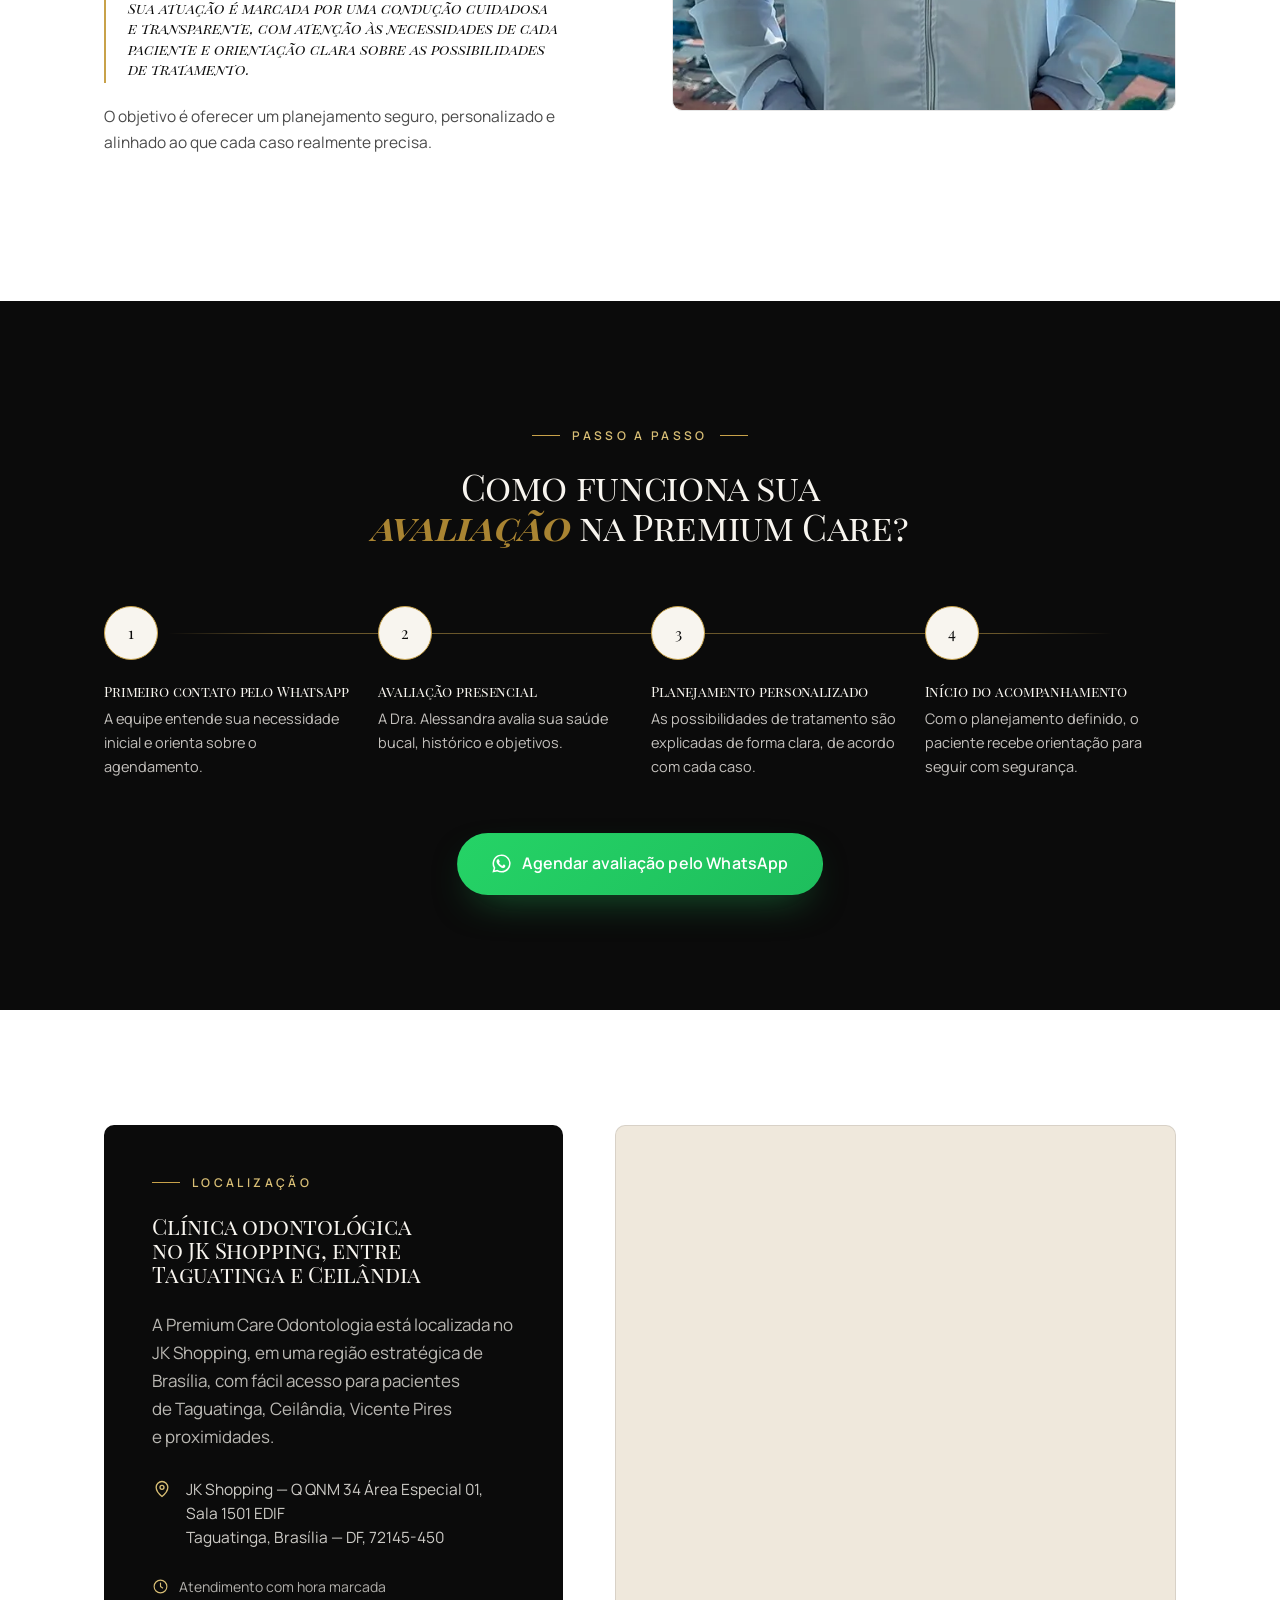
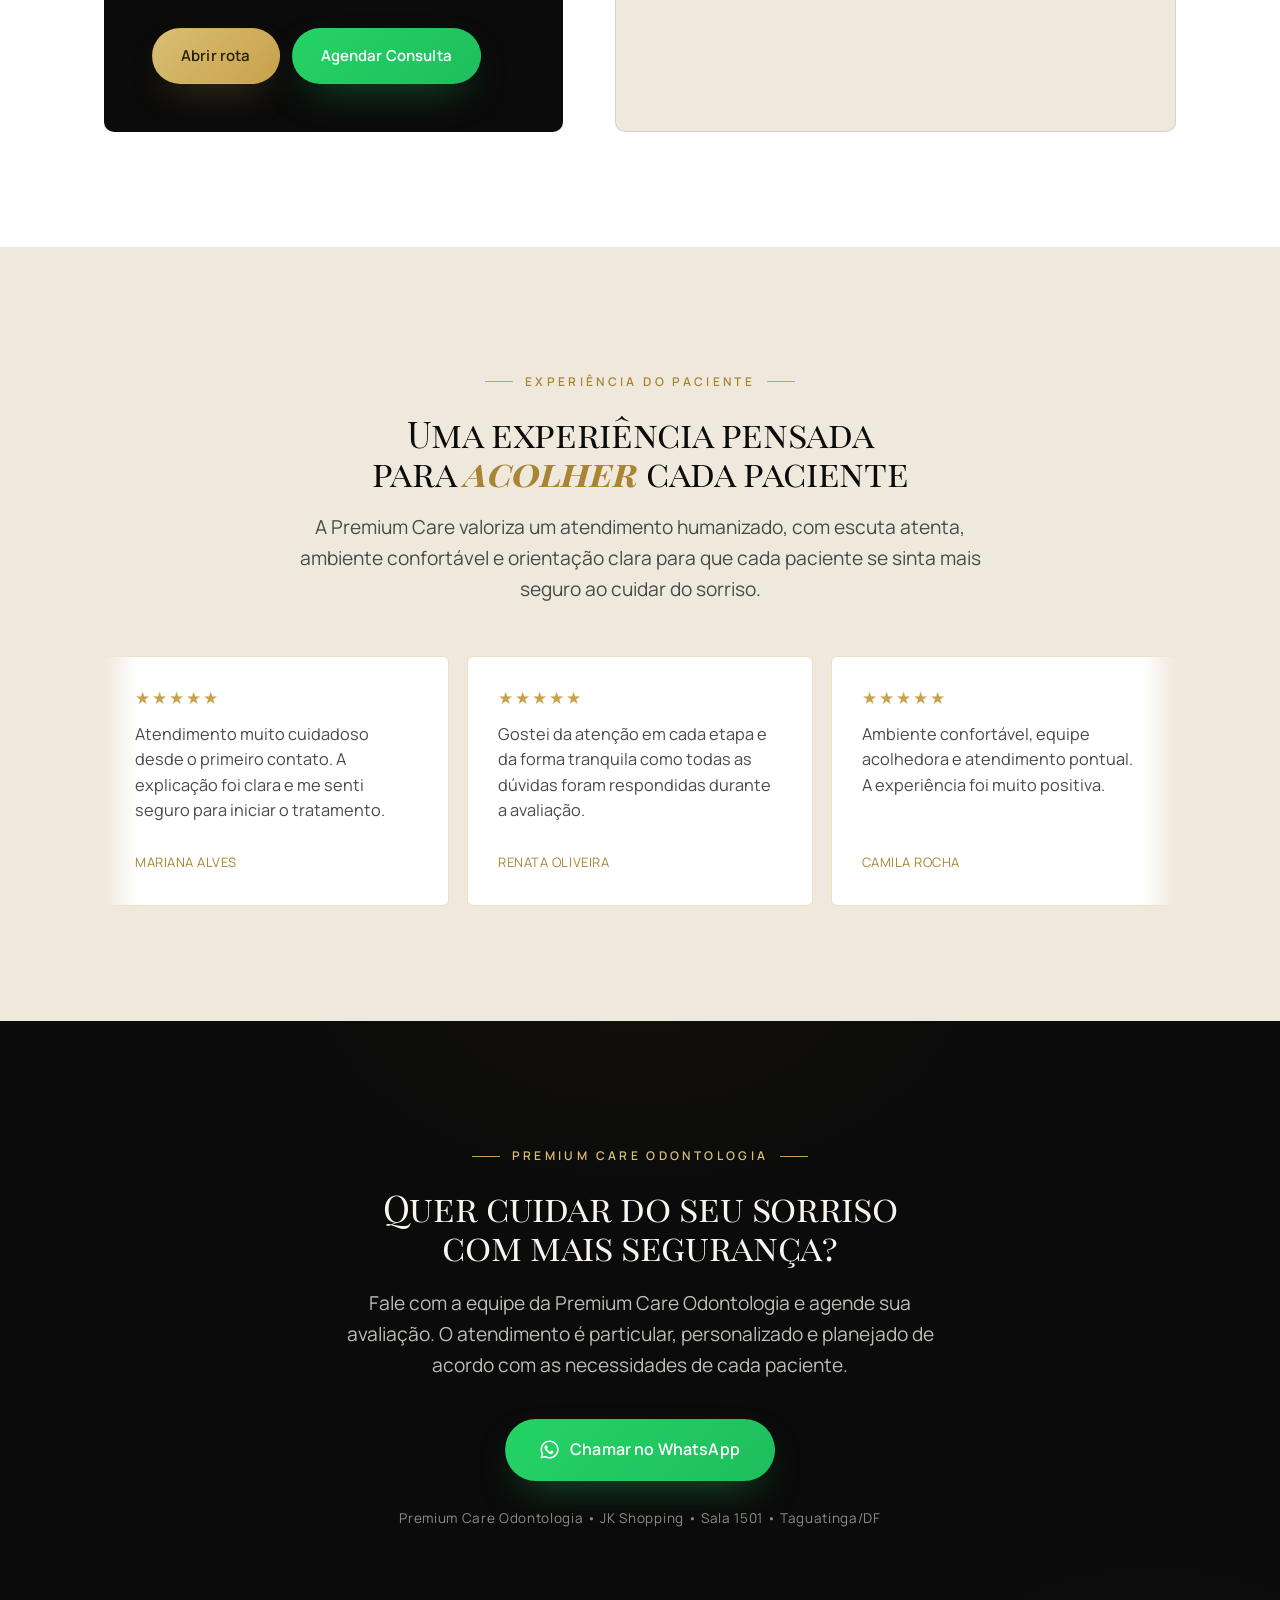
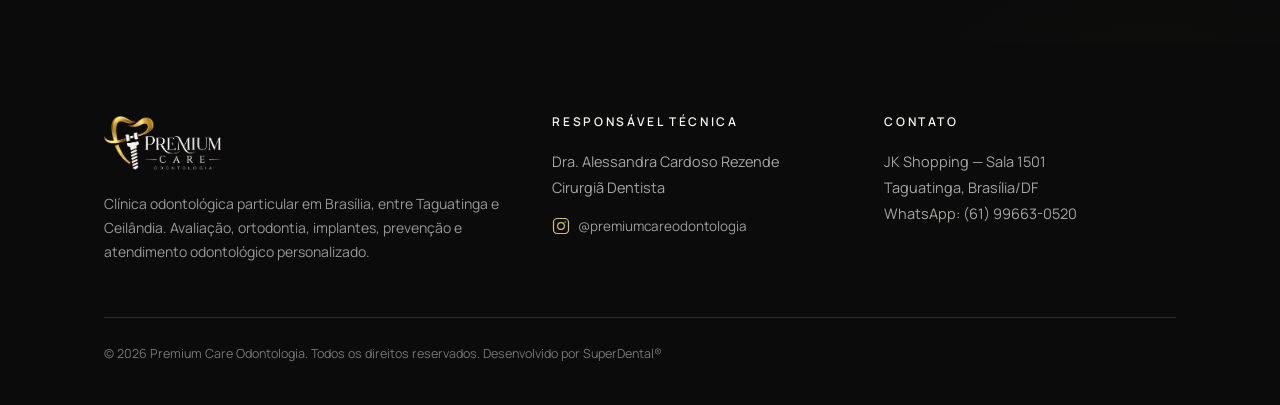
==== commit e621c17f: "Att" ====
--- a/index.html
+++ b/index.html
@@ -77,7 +77,7 @@
       <p class="lead reveal" data-d="2">Atendimento personalizado na região entre Taguatinga e Ceilândia, com estrutura preparada para cuidar da sua saúde bucal em diferentes fases do tratamento.</p>
       <div class="hero-actions reveal" data-d="3">
         <a class="btn btn-gold btn-lg sellbot-wpp-open" target="_blank" rel="noopener"
-           href="https://wa.me/5561996630520?text=Ol%C3%A1%2C%20vim%20do%20Google%20e%20gostaria%20de%20agendar%20uma%20avalia%C3%A7%C3%A3o%21">
+           href="#">
           <svg viewBox="0 0 24 24" fill="currentColor" aria-hidden="true"><path d="M.5 23.5l1.6-5.9A11.4 11.4 0 1 1 12 23.5a11.4 11.4 0 0 1-5.5-1.4l-6 1.4zm6.3-3.6l.4.2a9.5 9.5 0 1 0-3.2-3.2l.2.4-.9 3.4 3.5-.8zM17 14.3c-.3-.1-1.7-.8-2-.9s-.5-.1-.7.2-.7.9-.9 1.1-.3.2-.6.1a7.7 7.7 0 0 1-2.3-1.4 8.6 8.6 0 0 1-1.6-2c-.2-.3 0-.4.1-.6l.4-.5.3-.5a.5.5 0 0 0 0-.5l-.9-2.1c-.2-.6-.5-.5-.7-.5h-.6a1.1 1.1 0 0 0-.8.4 3.4 3.4 0 0 0-1 2.5 5.8 5.8 0 0 0 1.2 3.1 13.4 13.4 0 0 0 5.2 4.6c2 .8 2 .5 2.4.5a3 3 0 0 0 2-1.4 2.5 2.5 0 0 0 .2-1.4c-.1-.1-.3-.2-.6-.3z"/></svg>
           Agendar avaliação pelo WhatsApp
         </a>
@@ -112,7 +112,7 @@
 
     <div class="need-foot reveal">
       <a class="btn btn-outline-dark sellbot-wpp-open" target="_blank" rel="noopener"
-         href="https://wa.me/5561996630520?text=Ol%C3%A1%2C%20vim%20do%20Google%20e%20gostaria%20de%20agendar%20uma%20avalia%C3%A7%C3%A3o%21">Falar com a equipe Premium Care</a>
+         href="#">Falar com a equipe Premium Care</a>
     </div>
   </div>
 </section>
@@ -131,42 +131,42 @@
         <span class="treat-icon"><svg viewBox="0 0 24 24" fill="none" stroke="currentColor" stroke-width="1.5"><rect x="5" y="3" width="14" height="18" rx="2"/><path d="M9 3v2h6V3" stroke-linecap="round"/><path d="M8.5 11l2 2 4-4" stroke-linecap="round" stroke-linejoin="round"/></svg></span>
         <h3>Clínico Geral</h3>
         <p>Cuidados odontológicos essenciais para avaliação, prevenção, orientação e acompanhamento da saúde bucal no dia a dia.</p>
-        <a class="tcta sellbot-wpp-open" target="_blank" rel="noopener" href="https://wa.me/5561996630520?text=Ol%C3%A1%2C%20vim%20do%20Google%20e%20gostaria%20de%20agendar%20uma%20avalia%C3%A7%C3%A3o%21">Tenho interesse <svg viewBox="0 0 24 24" fill="none" stroke="currentColor" stroke-width="2"><path d="M5 12h14M13 6l6 6-6 6" stroke-linecap="round" stroke-linejoin="round"/></svg></a>
+        <a class="tcta sellbot-wpp-open" target="_blank" rel="noopener" href="#">Tenho interesse <svg viewBox="0 0 24 24" fill="none" stroke="currentColor" stroke-width="2"><path d="M5 12h14M13 6l6 6-6 6" stroke-linecap="round" stroke-linejoin="round"/></svg></a>
       </article>
 
       <article class="treat-card treat-card--image reveal" data-d="1" style="--card-bg: url('images/card2_geral.webp');">
         <span class="treat-icon"><svg viewBox="0 0 24 24" fill="none" stroke="currentColor" stroke-width="1.5"><path d="M3 8h18M3 16h18" stroke-linecap="round"/><rect x="6" y="6" width="3.4" height="4.4" rx="0.6"/><rect x="14.6" y="13.6" width="3.4" height="4.4" rx="0.6"/></svg></span>
         <h3>Clareamento Dental</h3>
         <p>Tratamento estético para clarear os dentes com planejamento profissional e indicação adequada para cada sorriso.</p>
-        <a class="tcta sellbot-wpp-open" target="_blank" rel="noopener" href="https://wa.me/5561996630520?text=Ol%C3%A1%2C%20vim%20do%20Google%20e%20gostaria%20de%20agendar%20uma%20avalia%C3%A7%C3%A3o%21">Tenho interesse <svg viewBox="0 0 24 24" fill="none" stroke="currentColor" stroke-width="2"><path d="M5 12h14M13 6l6 6-6 6" stroke-linecap="round" stroke-linejoin="round"/></svg></a>
+        <a class="tcta sellbot-wpp-open" target="_blank" rel="noopener" href="#">Tenho interesse <svg viewBox="0 0 24 24" fill="none" stroke="currentColor" stroke-width="2"><path d="M5 12h14M13 6l6 6-6 6" stroke-linecap="round" stroke-linejoin="round"/></svg></a>
       </article>
 
       <article class="treat-card treat-card--image reveal" data-d="2" style="--card-bg: url('images/card3_geral.webp');">
         <span class="treat-icon"><svg viewBox="0 0 24 24" fill="none" stroke="currentColor" stroke-width="1.5"><path d="M9 3h6l-1.2 3.5H10.2z" stroke-linejoin="round"/><path d="M11 6.5h2l-.6 11a1.4 1.4 0 0 1-2.8 0z" stroke-linejoin="round"/><path d="M10 10.5h4M10.4 14h3.2" stroke-linecap="round"/></svg></span>
         <h3>Endodontia (canal)</h3>
         <p>Tratamento indicado para dentes com comprometimento interno, buscando aliviar sintomas e preservar a estrutura dentária.</p>
-        <a class="tcta sellbot-wpp-open" target="_blank" rel="noopener" href="https://wa.me/5561996630520?text=Ol%C3%A1%2C%20vim%20do%20Google%20e%20gostaria%20de%20agendar%20uma%20avalia%C3%A7%C3%A3o%21">Tenho interesse <svg viewBox="0 0 24 24" fill="none" stroke="currentColor" stroke-width="2"><path d="M5 12h14M13 6l6 6-6 6" stroke-linecap="round" stroke-linejoin="round"/></svg></a>
+        <a class="tcta sellbot-wpp-open" target="_blank" rel="noopener" href="#">Tenho interesse <svg viewBox="0 0 24 24" fill="none" stroke="currentColor" stroke-width="2"><path d="M5 12h14M13 6l6 6-6 6" stroke-linecap="round" stroke-linejoin="round"/></svg></a>
       </article>
 
       <article class="treat-card treat-card--image reveal" style="--card-bg: url('images/card4_geral.webp');">
         <span class="treat-icon"><svg viewBox="0 0 24 24" fill="none" stroke="currentColor" stroke-width="1.5"><path d="M6 9l2-3h8l2 3" stroke-linecap="round" stroke-linejoin="round"/><path d="M6 9c0 7 1.5 11 3 11 1 0 1-3 3-3s2 3 3 3c1.5 0 3-4 3-11z" stroke-linejoin="round"/></svg></span>
         <h3>Ortodontia</h3>
         <p>Correção do alinhamento dos dentes e da mordida com opções planejadas conforme a necessidade de cada paciente.</p>
-        <a class="tcta sellbot-wpp-open" target="_blank" rel="noopener" href="https://wa.me/5561996630520?text=Ol%C3%A1%2C%20vim%20do%20Google%20e%20gostaria%20de%20agendar%20uma%20avalia%C3%A7%C3%A3o%21">Tenho interesse <svg viewBox="0 0 24 24" fill="none" stroke="currentColor" stroke-width="2"><path d="M5 12h14M13 6l6 6-6 6" stroke-linecap="round" stroke-linejoin="round"/></svg></a>
+        <a class="tcta sellbot-wpp-open" target="_blank" rel="noopener" href="#">Tenho interesse <svg viewBox="0 0 24 24" fill="none" stroke="currentColor" stroke-width="2"><path d="M5 12h14M13 6l6 6-6 6" stroke-linecap="round" stroke-linejoin="round"/></svg></a>
       </article>
 
       <article class="treat-card treat-card--image reveal" data-d="1" style="--card-bg: url('images/card5_geral.webp');">
         <span class="treat-icon"><svg viewBox="0 0 24 24" fill="none" stroke="currentColor" stroke-width="1.5"><path d="M12 3l1.6 3.4L17 7l-2.6 2.6.6 3.4L12 11.4 9 13l.6-3.4L7 7l3.4-.6z" stroke-linejoin="round"/><path d="M17 16l.8 1.7L19.5 18l-1.3 1.2.3 1.8-1.5-.9-1.5.9.3-1.8L14.5 18l1.7-.3z" stroke-linejoin="round"/></svg></span>
         <h3>Próteses e Implantes</h3>
         <p>Reabilitação para reposição de dentes, com foco em função, estética, conforto e planejamento individualizado.</p>
-        <a class="tcta sellbot-wpp-open" target="_blank" rel="noopener" href="https://wa.me/5561996630520?text=Ol%C3%A1%2C%20vim%20do%20Google%20e%20gostaria%20de%20agendar%20uma%20avalia%C3%A7%C3%A3o%21">Tenho interesse <svg viewBox="0 0 24 24" fill="none" stroke="currentColor" stroke-width="2"><path d="M5 12h14M13 6l6 6-6 6" stroke-linecap="round" stroke-linejoin="round"/></svg></a>
+        <a class="tcta sellbot-wpp-open" target="_blank" rel="noopener" href="#">Tenho interesse <svg viewBox="0 0 24 24" fill="none" stroke="currentColor" stroke-width="2"><path d="M5 12h14M13 6l6 6-6 6" stroke-linecap="round" stroke-linejoin="round"/></svg></a>
       </article>
 
       <article class="treat-card treat-card--image reveal" data-d="2" style="--card-bg: url('images/card6_geral.webp');">
         <span class="treat-icon"><svg viewBox="0 0 24 24" fill="none" stroke="currentColor" stroke-width="1.5"><path d="M6 9l2-3h8l2 3" stroke-linecap="round" stroke-linejoin="round"/><path d="M6 9c0 7 1.5 11 3 11 1 0 1-3 3-3s2 3 3 3c1.5 0 3-4 3-11z" stroke-linejoin="round"/><path d="M10.5 11l1.5 1.5L15 9.5" stroke-linecap="round" stroke-linejoin="round"/></svg></span>
         <h3>Restaurações</h3>
         <p>Tratamento de dentes comprometidos por cáries, fraturas ou desgastes, respeitando a necessidade de cada paciente.</p>
-        <a class="tcta sellbot-wpp-open" target="_blank" rel="noopener" href="https://wa.me/5561996630520?text=Ol%C3%A1%2C%20vim%20do%20Google%20e%20gostaria%20de%20agendar%20uma%20avalia%C3%A7%C3%A3o%21">Tenho interesse <svg viewBox="0 0 24 24" fill="none" stroke="currentColor" stroke-width="2"><path d="M5 12h14M13 6l6 6-6 6" stroke-linecap="round" stroke-linejoin="round"/></svg></a>
+        <a class="tcta sellbot-wpp-open" target="_blank" rel="noopener" href="#">Tenho interesse <svg viewBox="0 0 24 24" fill="none" stroke="currentColor" stroke-width="2"><path d="M5 12h14M13 6l6 6-6 6" stroke-linecap="round" stroke-linejoin="round"/></svg></a>
       </article>
 
     </div>
@@ -191,7 +191,7 @@
         <li><span class="tick"><svg viewBox="0 0 24 24" fill="none" stroke="currentColor" stroke-width="2.2"><path d="M4 12l5 5 11-11" stroke-linecap="round" stroke-linejoin="round"/></svg></span>Acompanhamento próximo durante a jornada do paciente</li>
       </ul>
       <a class="btn btn-gold sellbot-wpp-open" target="_blank" rel="noopener"
-         href="https://wa.me/5561996630520?text=Ol%C3%A1%2C%20vim%20do%20Google%20e%20gostaria%20de%20agendar%20uma%20avalia%C3%A7%C3%A3o%21">Quero agendar minha avaliação</a>
+         href="#">Quero agendar minha avaliação</a>
     </div>
   </div>
 </section>
@@ -275,7 +275,7 @@
     </div>
     <div class="reveal" style="text-align:center; margin-top:54px;">
       <a class="btn btn-gold btn-lg sellbot-wpp-open" target="_blank" rel="noopener"
-         href="https://wa.me/5561996630520?text=Ol%C3%A1%2C%20vim%20do%20Google%20e%20gostaria%20de%20agendar%20uma%20avalia%C3%A7%C3%A3o%21">
+         href="#">
         <svg viewBox="0 0 24 24" fill="currentColor" aria-hidden="true"><path d="M.5 23.5l1.6-5.9A11.4 11.4 0 1 1 12 23.5a11.4 11.4 0 0 1-5.5-1.4l-6 1.4zm6.3-3.6l.4.2a9.5 9.5 0 1 0-3.2-3.2l.2.4-.9 3.4 3.5-.8zM17 14.3c-.3-.1-1.7-.8-2-.9s-.5-.1-.7.2-.7.9-.9 1.1-.3.2-.6.1a7.7 7.7 0 0 1-2.3-1.4 8.6 8.6 0 0 1-1.6-2c-.2-.3 0-.4.1-.6l.4-.5.3-.5a.5.5 0 0 0 0-.5l-.9-2.1c-.2-.6-.5-.5-.7-.5h-.6a1.1 1.1 0 0 0-.8.4 3.4 3.4 0 0 0-1 2.5 5.8 5.8 0 0 0 1.2 3.1 13.4 13.4 0 0 0 5.2 4.6c2 .8 2 .5 2.4.5a3 3 0 0 0 2-1.4 2.5 2.5 0 0 0 .2-1.4c-.1-.1-.3-.2-.6-.3z"/></svg>
         Agendar avaliação pelo WhatsApp
       </a>
@@ -301,7 +301,7 @@
         </div>
         <div class="loc-actions">
           <a class="btn btn-gold" target="_blank" rel="noopener" href="https://www.google.com/maps/dir/?api=1&destination=JK+Shopping+Taguatinga+Brasilia+DF+72145-450">Abrir rota</a>
-          <a class="btn btn-outline-gold sellbot-wpp-open" target="_blank" rel="noopener" href="https://wa.me/5561996630520?text=Ol%C3%A1%2C%20vim%20do%20Google%20e%20gostaria%20de%20agendar%20uma%20avalia%C3%A7%C3%A3o%21">Agendar Consulta</a>
+          <a class="btn btn-outline-gold sellbot-wpp-open" target="_blank" rel="noopener" href="#">Agendar Consulta</a>
         </div>
       </div>
 
@@ -379,7 +379,7 @@
       <p class="lead">Fale com a equipe da Premium Care Odontologia e agende sua avaliação. O atendimento é particular, personalizado e planejado de acordo com as necessidades de cada paciente.</p>
       <div class="actions" style="display:flex; justify-content:center;">
         <a class="btn btn-gold btn-lg sellbot-wpp-open" target="_blank" rel="noopener"
-           href="https://wa.me/5561996630520?text=Ol%C3%A1%2C%20vim%20do%20Google%20e%20gostaria%20de%20agendar%20uma%20avalia%C3%A7%C3%A3o%21">
+           href="#">
           <svg viewBox="0 0 24 24" fill="currentColor" aria-hidden="true"><path d="M.5 23.5l1.6-5.9A11.4 11.4 0 1 1 12 23.5a11.4 11.4 0 0 1-5.5-1.4l-6 1.4zm6.3-3.6l.4.2a9.5 9.5 0 1 0-3.2-3.2l.2.4-.9 3.4 3.5-.8zM17 14.3c-.3-.1-1.7-.8-2-.9s-.5-.1-.7.2-.7.9-.9 1.1-.3.2-.6.1a7.7 7.7 0 0 1-2.3-1.4 8.6 8.6 0 0 1-1.6-2c-.2-.3 0-.4.1-.6l.4-.5.3-.5a.5.5 0 0 0 0-.5l-.9-2.1c-.2-.6-.5-.5-.7-.5h-.6a1.1 1.1 0 0 0-.8.4 3.4 3.4 0 0 0-1 2.5 5.8 5.8 0 0 0 1.2 3.1 13.4 13.4 0 0 0 5.2 4.6c2 .8 2 .5 2.4.5a3 3 0 0 0 2-1.4 2.5 2.5 0 0 0 .2-1.4c-.1-.1-.3-.2-.6-.3z"/></svg>
           Chamar no WhatsApp
         </a>
@@ -415,7 +415,7 @@
         <p class="footer-contact">
           JK Shopping — Sala 1501<br/>
           Taguatinga, Brasília/DF<br/>
-          WhatsApp: <a class="sellbot-wpp-open" href="https://wa.me/5561996630520?text=Ol%C3%A1%2C%20vim%20do%20Google%20e%20gostaria%20de%20agendar%20uma%20avalia%C3%A7%C3%A3o%21" target="_blank" rel="noopener">(61) 99663-0520</a>
+          WhatsApp: <a class="sellbot-wpp-open" href="#" target="_blank" rel="noopener">(61) 99663-0520</a>
         </p>
       </div>
     </div>
@@ -503,6 +503,6 @@
   }
 
 </script>
-<script src="https://plugin.sellbot.tech/v3/embed.min.js" defer></script>
+<script src="https://plugin.sellbot.tech/assets/js/sellbot_plugin.min.js"></script>
 </body>
 </html>
--- a/premium-care.css
+++ b/premium-care.css
@@ -168,6 +168,18 @@
 }
 .btn-outline-gold:hover { border-color: var(--gold); background: rgba(200,162,74,0.08); }
 
+.btn.sellbot-wpp-open {
+  background: linear-gradient(135deg, #25D366, #1ebe5d);
+  border-color: transparent;
+  color: var(--white);
+  box-shadow: 0 16px 40px -18px rgba(37,211,102,0.55);
+}
+.btn.sellbot-wpp-open:hover {
+  background: linear-gradient(135deg, #2fe06f, #22c55e);
+  color: var(--white);
+  box-shadow: 0 22px 50px -16px rgba(37,211,102,0.62);
+}
+
 .btn-sm { --bh: 46px; padding: 0 20px; font-size: 14px; }
 .btn-lg { --bh: 62px; padding: 0 34px; font-size: 16px; }
 .btn-block { display: flex; width: 100%; }
@@ -182,6 +194,17 @@
 .tcta svg { width: 15px; height: 15px; color: var(--gold-deep); transition: transform .25s ease; }
 .tcta:hover { color: var(--gold-deep); gap: 12px; }
 .tcta:hover svg { transform: translateX(2px); }
+
+.tcta.sellbot-wpp-open {
+  color: var(--whatsapp);
+}
+.tcta.sellbot-wpp-open svg {
+  color: currentColor;
+  stroke: currentColor;
+}
+.tcta.sellbot-wpp-open:hover {
+  color: #1ebe5d;
+}
 
 /* ============================================================
    HERO
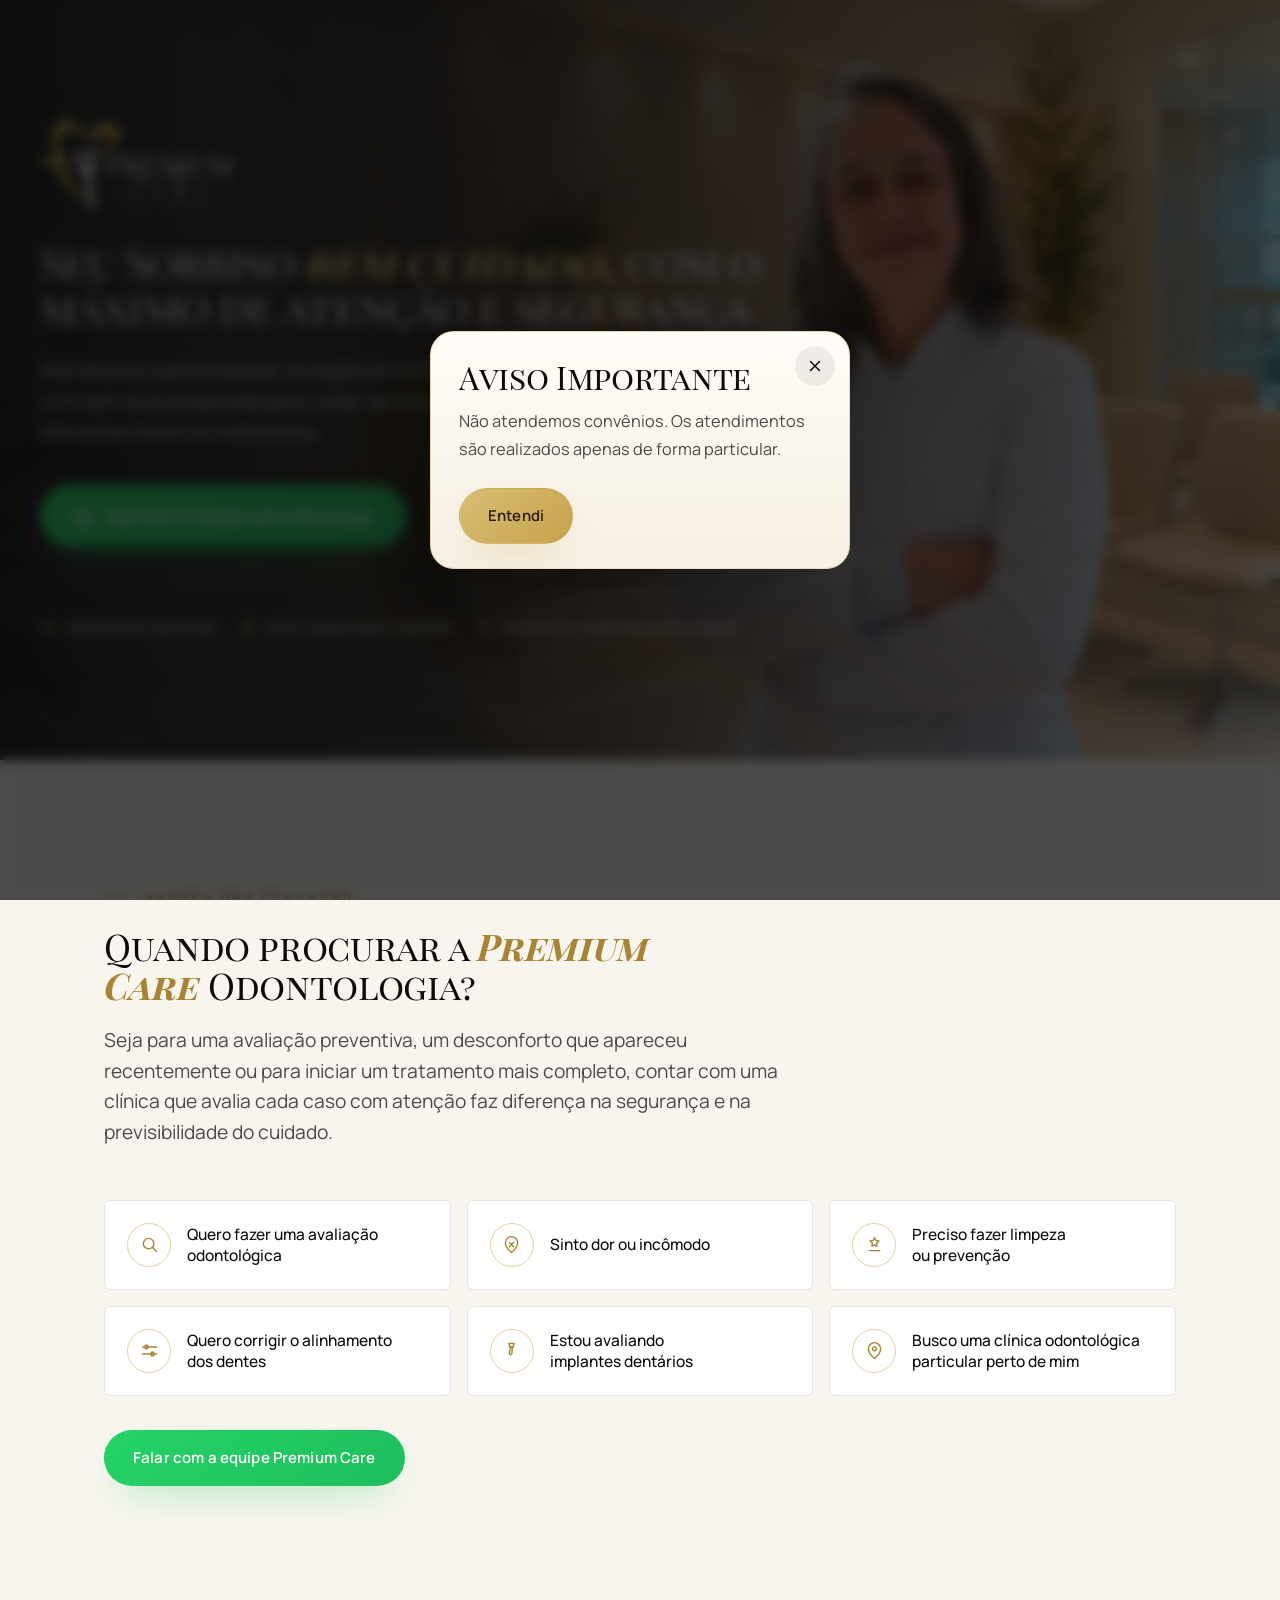
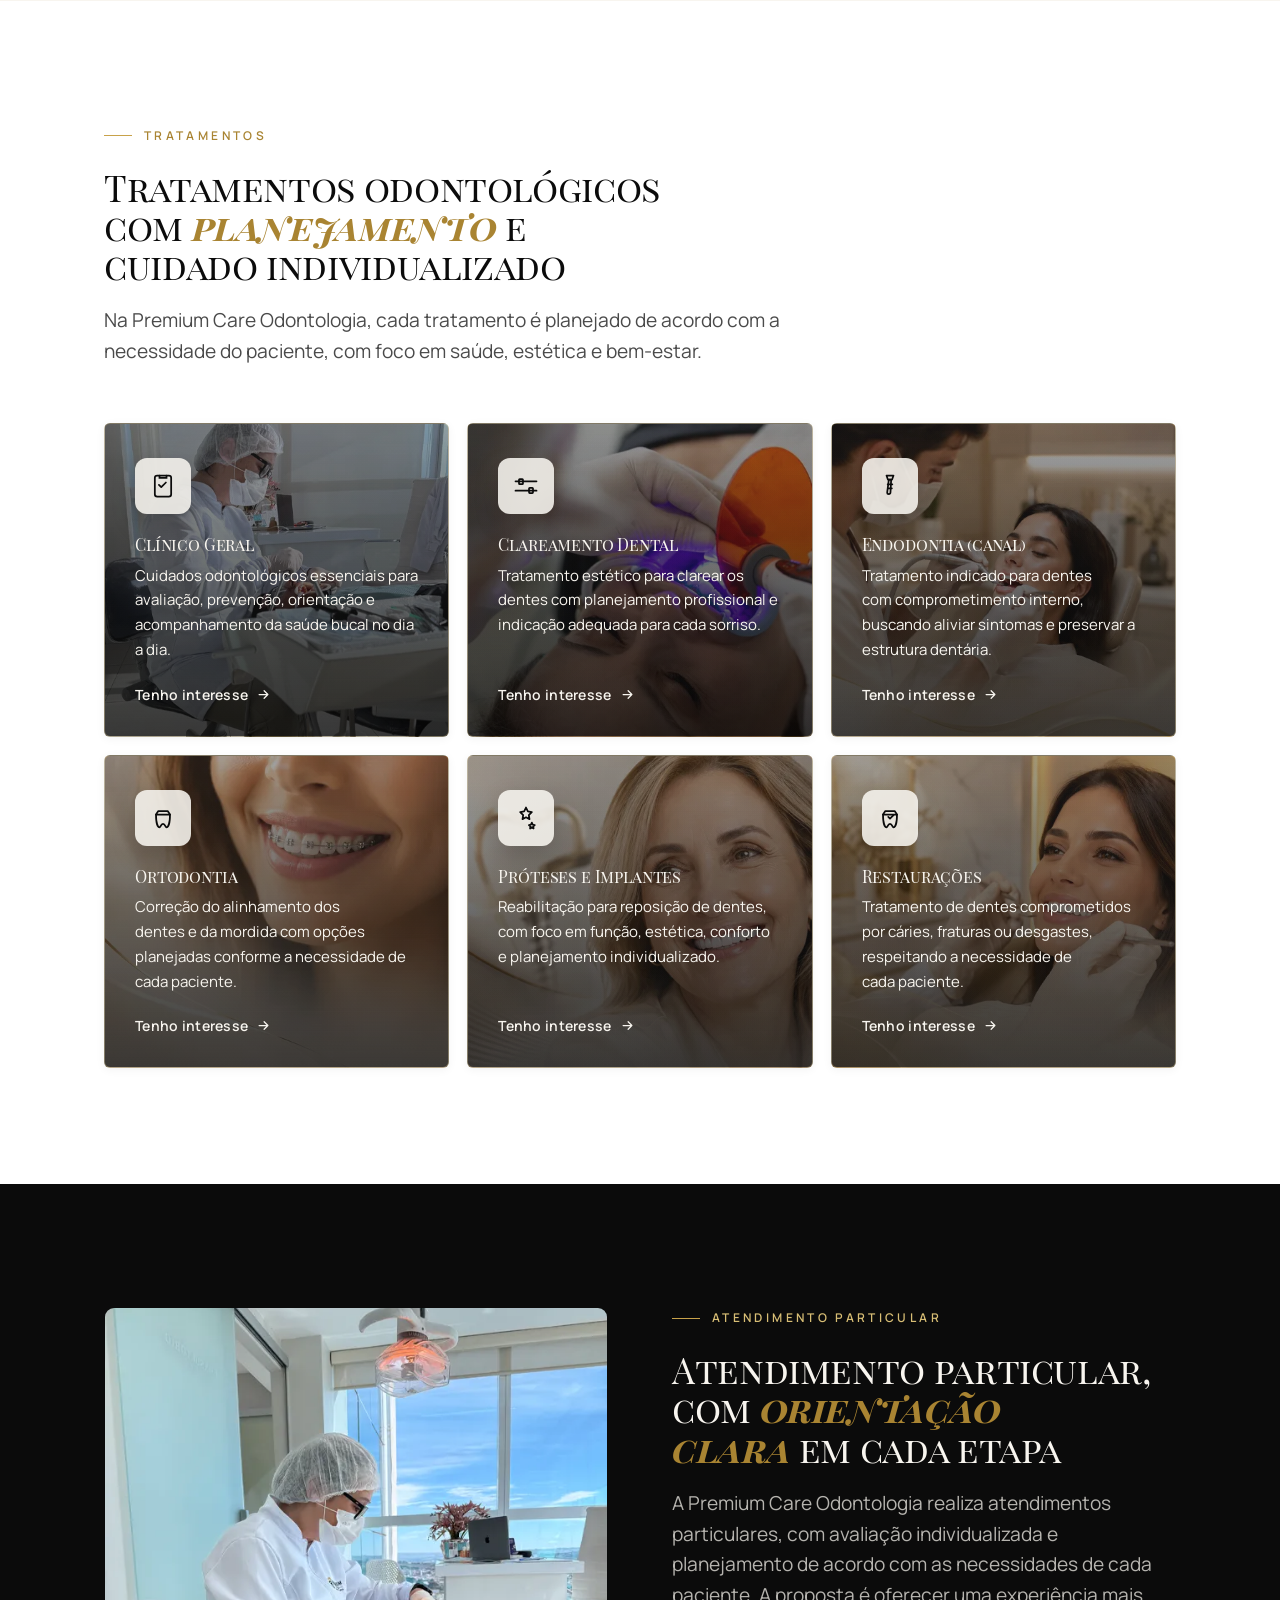
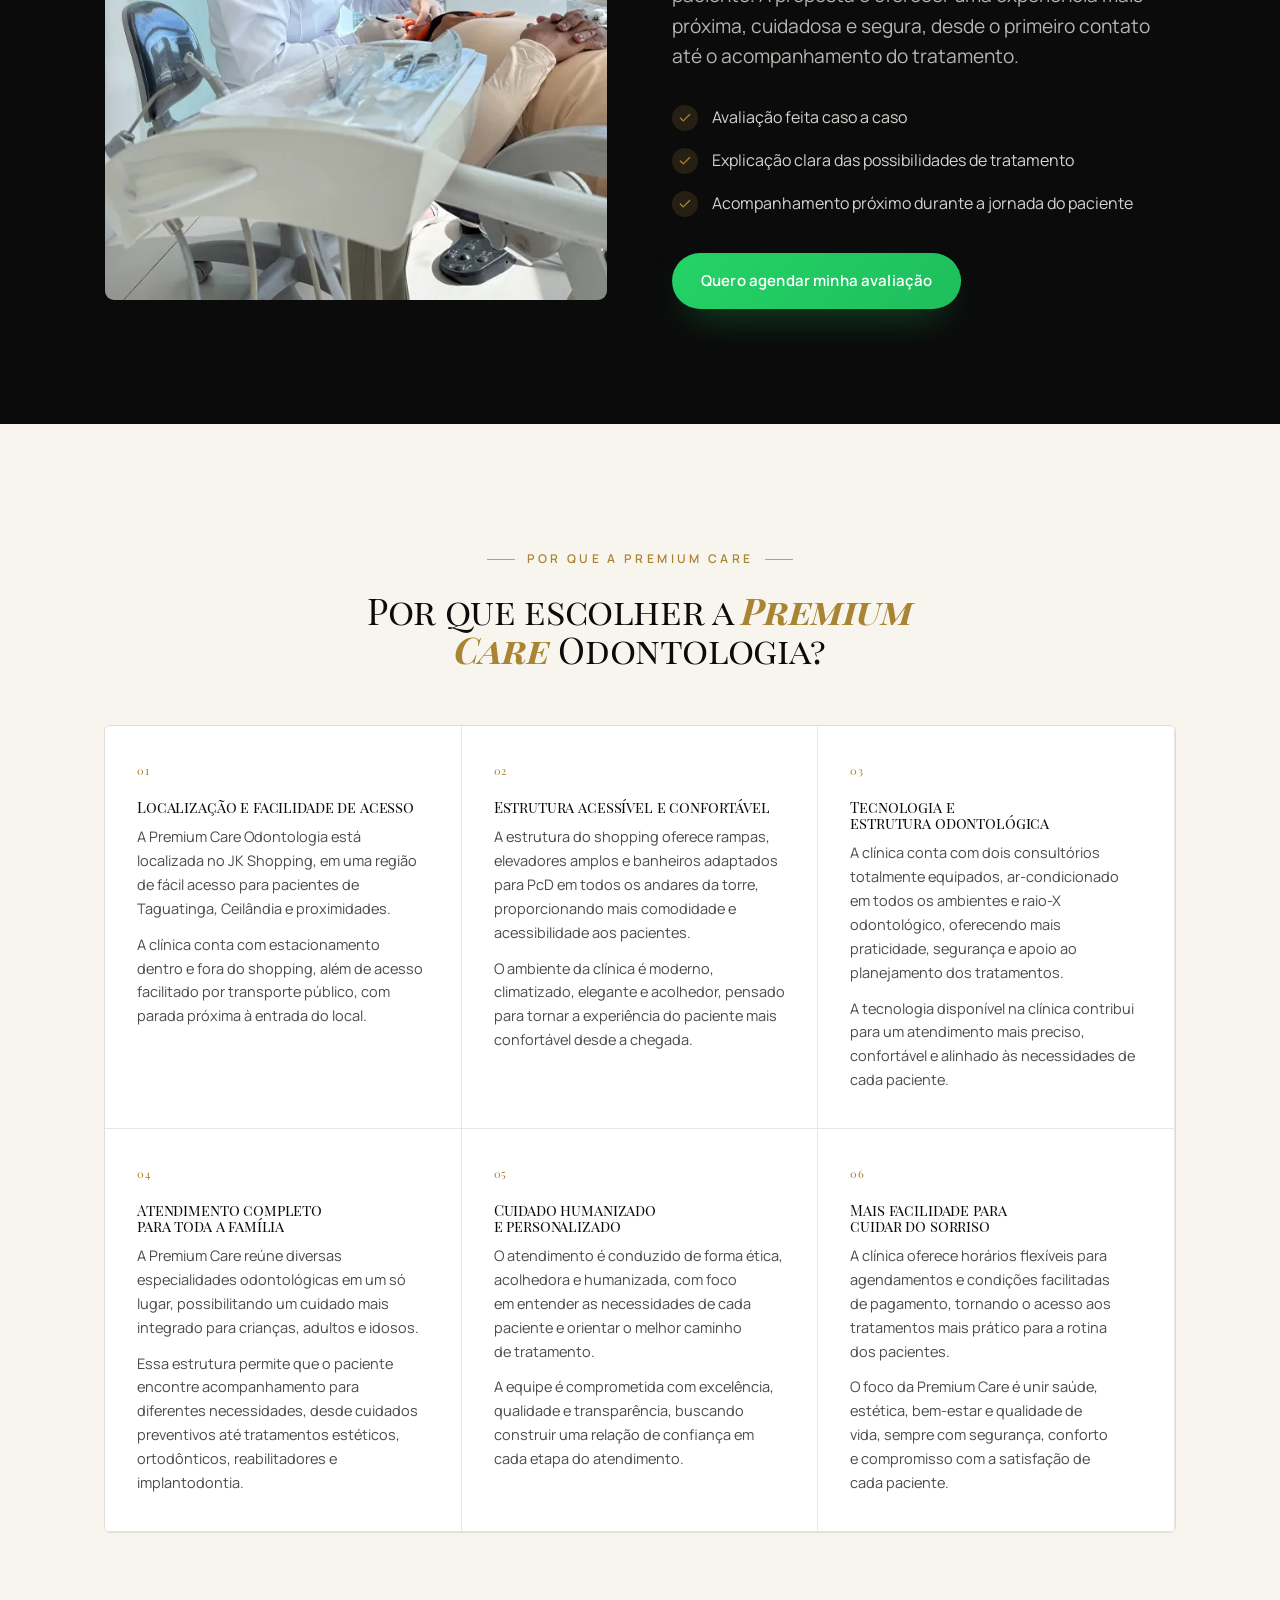
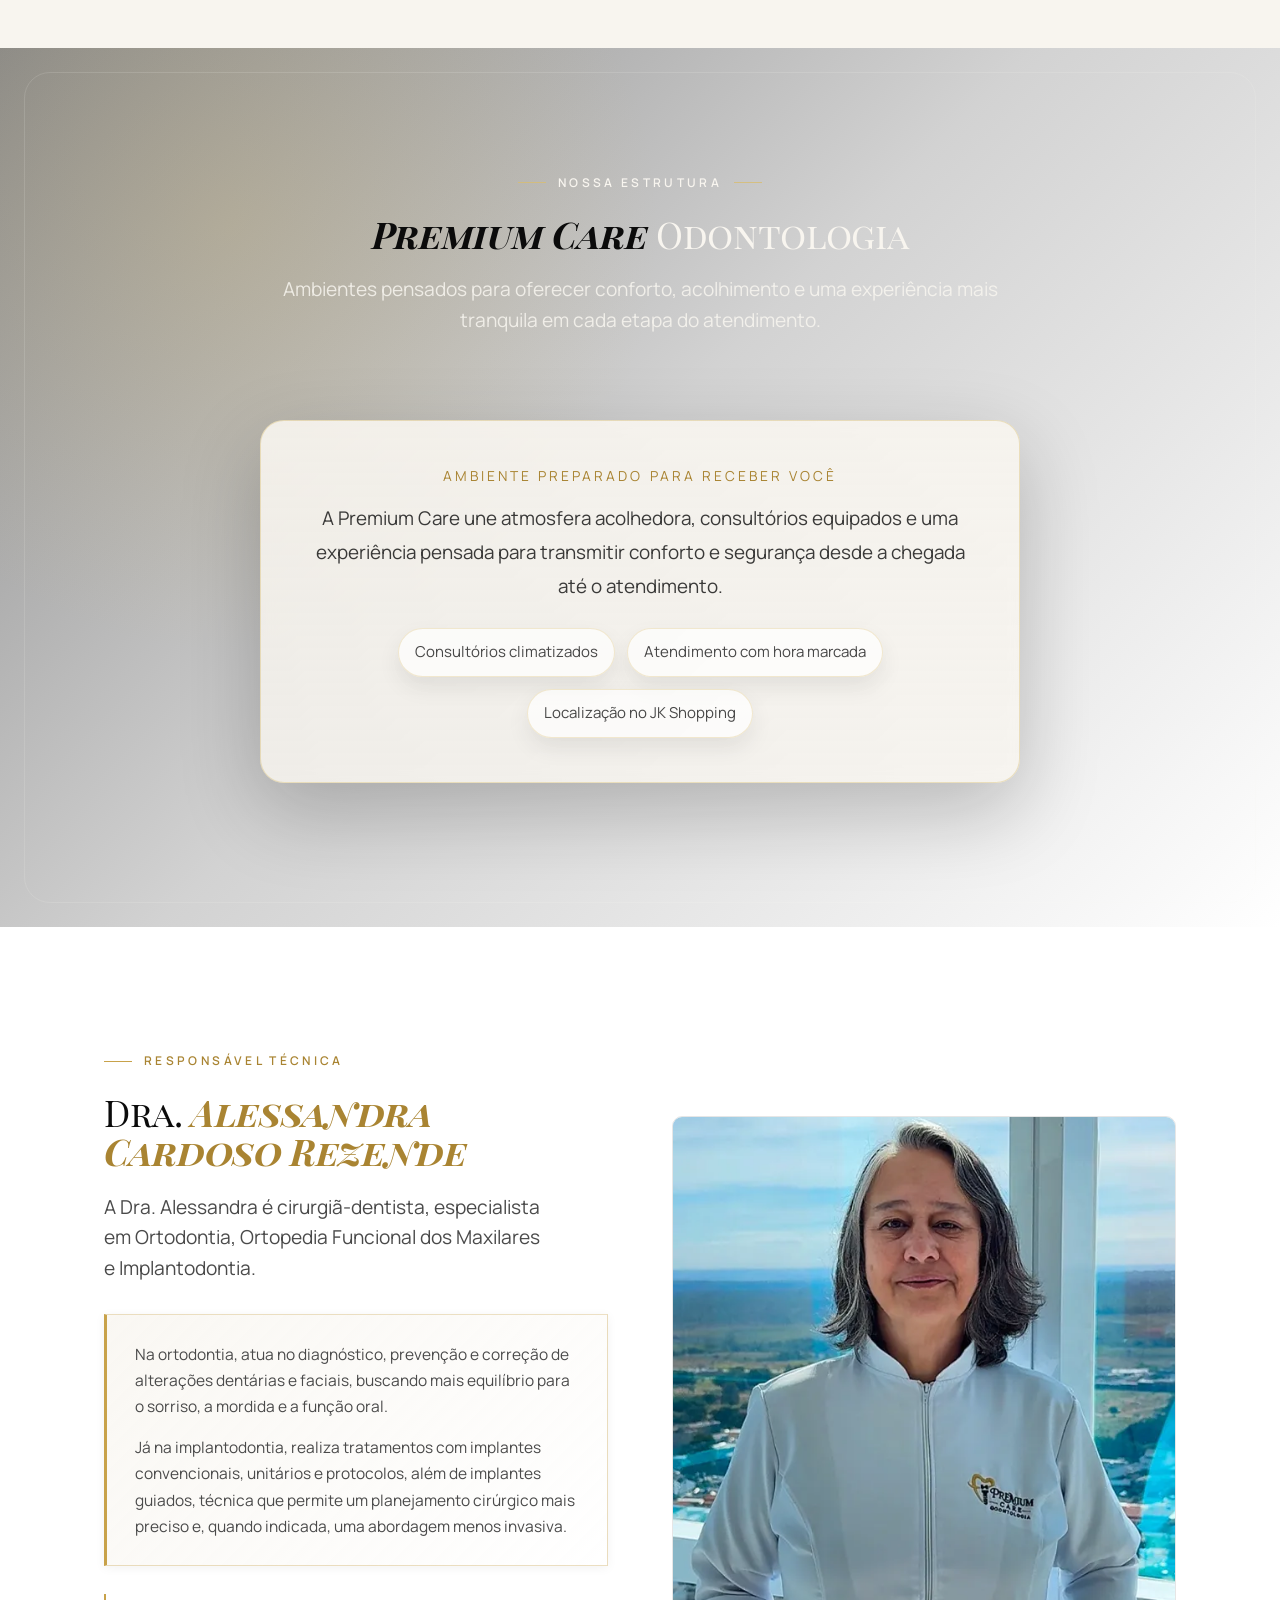
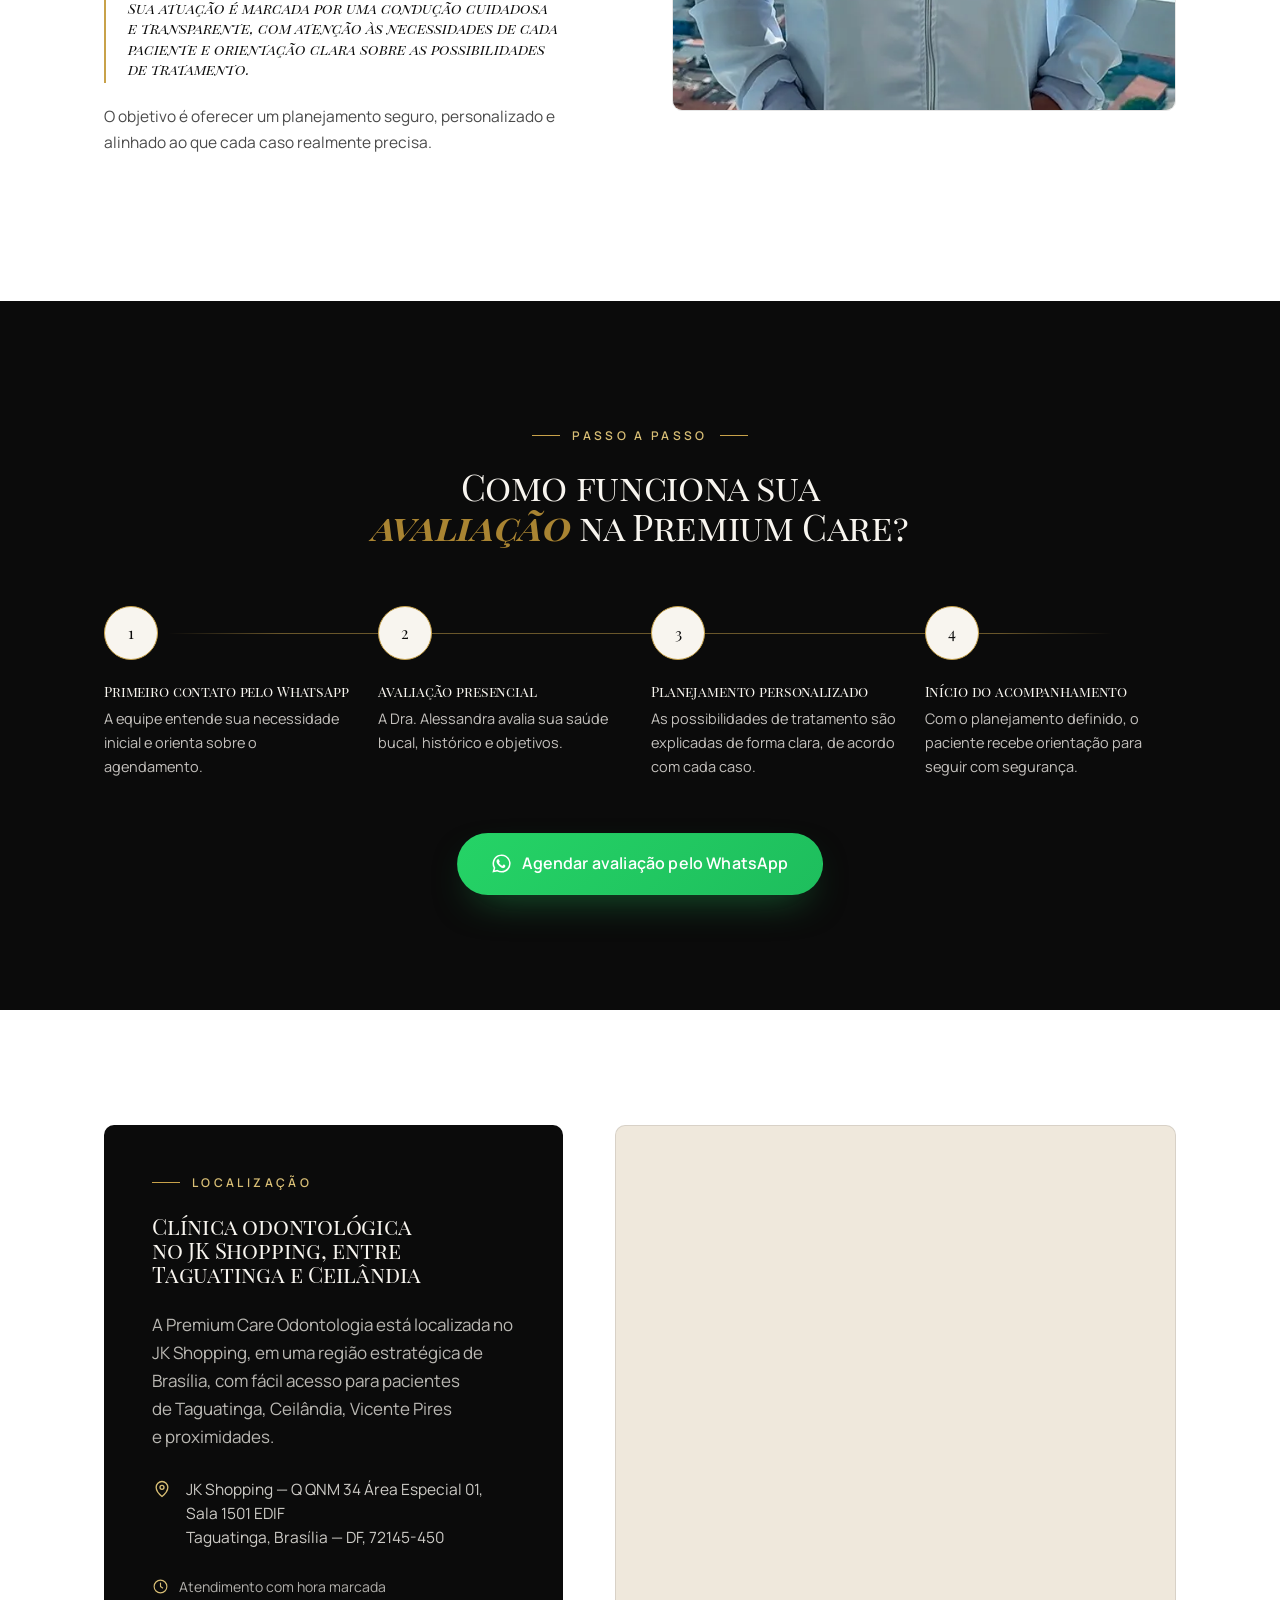
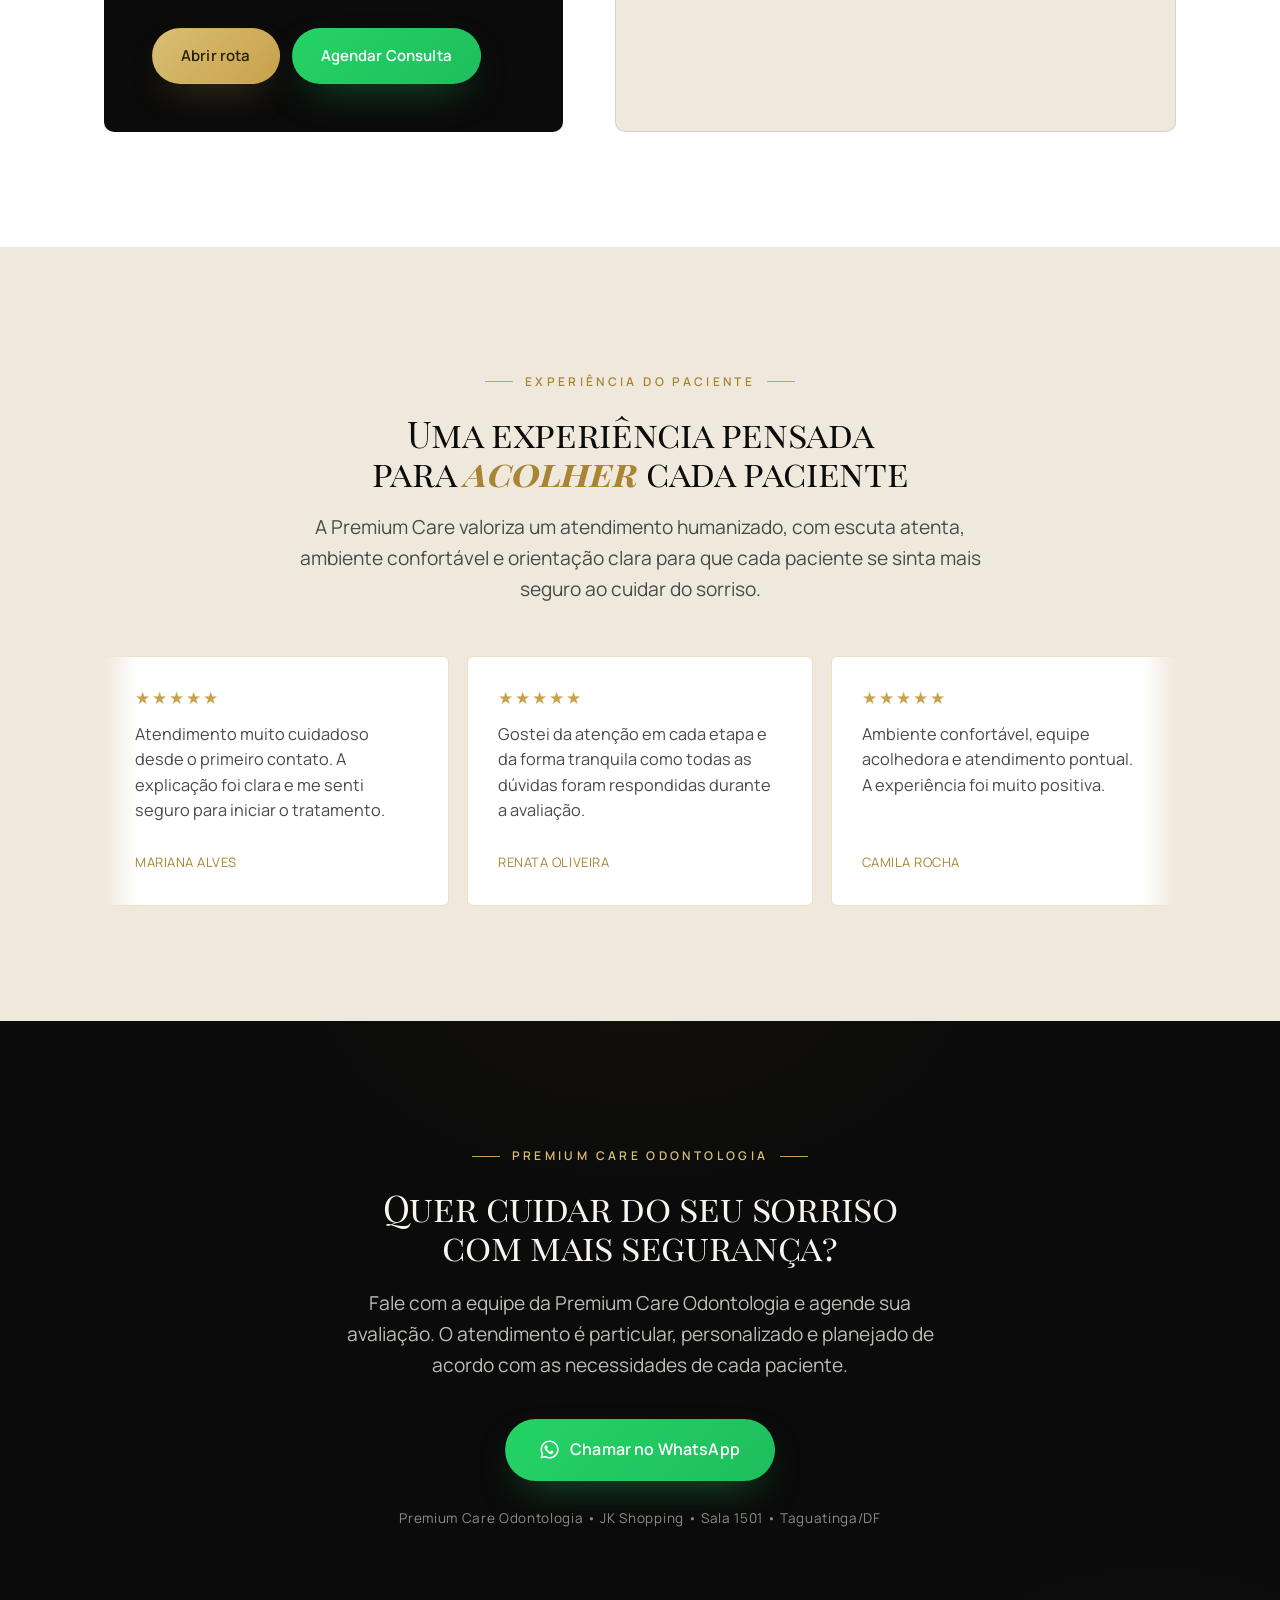
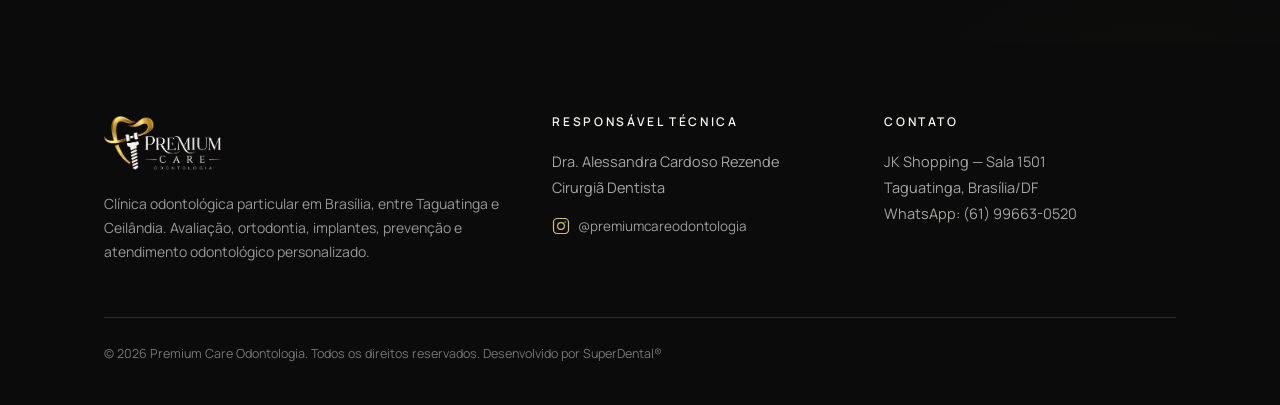
==== commit cdf04e25: "Att" ====
--- a/index.html
+++ b/index.html
@@ -77,7 +77,7 @@
       <p class="lead reveal" data-d="2">Atendimento personalizado na região entre Taguatinga e Ceilândia, com estrutura preparada para cuidar da sua saúde bucal em diferentes fases do tratamento.</p>
       <div class="hero-actions reveal" data-d="3">
         <a class="btn btn-gold btn-lg sellbot-wpp-open" target="_blank" rel="noopener"
-           href="#">
+           href="https://wa.me/5561996630520?text=Ol%C3%A1%21%20Vim%20do%20Google%20e%20gostaria%20de%20mais%20informa%C3%A7%C3%B5es">
           <svg viewBox="0 0 24 24" fill="currentColor" aria-hidden="true"><path d="M.5 23.5l1.6-5.9A11.4 11.4 0 1 1 12 23.5a11.4 11.4 0 0 1-5.5-1.4l-6 1.4zm6.3-3.6l.4.2a9.5 9.5 0 1 0-3.2-3.2l.2.4-.9 3.4 3.5-.8zM17 14.3c-.3-.1-1.7-.8-2-.9s-.5-.1-.7.2-.7.9-.9 1.1-.3.2-.6.1a7.7 7.7 0 0 1-2.3-1.4 8.6 8.6 0 0 1-1.6-2c-.2-.3 0-.4.1-.6l.4-.5.3-.5a.5.5 0 0 0 0-.5l-.9-2.1c-.2-.6-.5-.5-.7-.5h-.6a1.1 1.1 0 0 0-.8.4 3.4 3.4 0 0 0-1 2.5 5.8 5.8 0 0 0 1.2 3.1 13.4 13.4 0 0 0 5.2 4.6c2 .8 2 .5 2.4.5a3 3 0 0 0 2-1.4 2.5 2.5 0 0 0 .2-1.4c-.1-.1-.3-.2-.6-.3z"/></svg>
           Agendar avaliação pelo WhatsApp
         </a>
@@ -112,7 +112,7 @@
 
     <div class="need-foot reveal">
       <a class="btn btn-outline-dark sellbot-wpp-open" target="_blank" rel="noopener"
-         href="#">Falar com a equipe Premium Care</a>
+         href="https://wa.me/5561996630520?text=Ol%C3%A1%21%20Vim%20do%20Google%20e%20gostaria%20de%20mais%20informa%C3%A7%C3%B5es">Falar com a equipe Premium Care</a>
     </div>
   </div>
 </section>
@@ -131,42 +131,42 @@
         <span class="treat-icon"><svg viewBox="0 0 24 24" fill="none" stroke="currentColor" stroke-width="1.5"><rect x="5" y="3" width="14" height="18" rx="2"/><path d="M9 3v2h6V3" stroke-linecap="round"/><path d="M8.5 11l2 2 4-4" stroke-linecap="round" stroke-linejoin="round"/></svg></span>
         <h3>Clínico Geral</h3>
         <p>Cuidados odontológicos essenciais para avaliação, prevenção, orientação e acompanhamento da saúde bucal no dia a dia.</p>
-        <a class="tcta sellbot-wpp-open" target="_blank" rel="noopener" href="#">Tenho interesse <svg viewBox="0 0 24 24" fill="none" stroke="currentColor" stroke-width="2"><path d="M5 12h14M13 6l6 6-6 6" stroke-linecap="round" stroke-linejoin="round"/></svg></a>
+        <a class="tcta sellbot-wpp-open" target="_blank" rel="noopener" href="https://wa.me/5561996630520?text=Ol%C3%A1%21%20Vim%20do%20Google%20e%20gostaria%20de%20mais%20informa%C3%A7%C3%B5es">Tenho interesse <svg viewBox="0 0 24 24" fill="none" stroke="currentColor" stroke-width="2"><path d="M5 12h14M13 6l6 6-6 6" stroke-linecap="round" stroke-linejoin="round"/></svg></a>
       </article>
 
       <article class="treat-card treat-card--image reveal" data-d="1" style="--card-bg: url('images/card2_geral.webp');">
         <span class="treat-icon"><svg viewBox="0 0 24 24" fill="none" stroke="currentColor" stroke-width="1.5"><path d="M3 8h18M3 16h18" stroke-linecap="round"/><rect x="6" y="6" width="3.4" height="4.4" rx="0.6"/><rect x="14.6" y="13.6" width="3.4" height="4.4" rx="0.6"/></svg></span>
         <h3>Clareamento Dental</h3>
         <p>Tratamento estético para clarear os dentes com planejamento profissional e indicação adequada para cada sorriso.</p>
-        <a class="tcta sellbot-wpp-open" target="_blank" rel="noopener" href="#">Tenho interesse <svg viewBox="0 0 24 24" fill="none" stroke="currentColor" stroke-width="2"><path d="M5 12h14M13 6l6 6-6 6" stroke-linecap="round" stroke-linejoin="round"/></svg></a>
+        <a class="tcta sellbot-wpp-open" target="_blank" rel="noopener" href="https://wa.me/5561996630520?text=Ol%C3%A1%21%20Vim%20do%20Google%20e%20gostaria%20de%20mais%20informa%C3%A7%C3%B5es">Tenho interesse <svg viewBox="0 0 24 24" fill="none" stroke="currentColor" stroke-width="2"><path d="M5 12h14M13 6l6 6-6 6" stroke-linecap="round" stroke-linejoin="round"/></svg></a>
       </article>
 
       <article class="treat-card treat-card--image reveal" data-d="2" style="--card-bg: url('images/card3_geral.webp');">
         <span class="treat-icon"><svg viewBox="0 0 24 24" fill="none" stroke="currentColor" stroke-width="1.5"><path d="M9 3h6l-1.2 3.5H10.2z" stroke-linejoin="round"/><path d="M11 6.5h2l-.6 11a1.4 1.4 0 0 1-2.8 0z" stroke-linejoin="round"/><path d="M10 10.5h4M10.4 14h3.2" stroke-linecap="round"/></svg></span>
         <h3>Endodontia (canal)</h3>
         <p>Tratamento indicado para dentes com comprometimento interno, buscando aliviar sintomas e preservar a estrutura dentária.</p>
-        <a class="tcta sellbot-wpp-open" target="_blank" rel="noopener" href="#">Tenho interesse <svg viewBox="0 0 24 24" fill="none" stroke="currentColor" stroke-width="2"><path d="M5 12h14M13 6l6 6-6 6" stroke-linecap="round" stroke-linejoin="round"/></svg></a>
+        <a class="tcta sellbot-wpp-open" target="_blank" rel="noopener" href="https://wa.me/5561996630520?text=Ol%C3%A1%21%20Vim%20do%20Google%20e%20gostaria%20de%20mais%20informa%C3%A7%C3%B5es">Tenho interesse <svg viewBox="0 0 24 24" fill="none" stroke="currentColor" stroke-width="2"><path d="M5 12h14M13 6l6 6-6 6" stroke-linecap="round" stroke-linejoin="round"/></svg></a>
       </article>
 
       <article class="treat-card treat-card--image reveal" style="--card-bg: url('images/card4_geral.webp');">
         <span class="treat-icon"><svg viewBox="0 0 24 24" fill="none" stroke="currentColor" stroke-width="1.5"><path d="M6 9l2-3h8l2 3" stroke-linecap="round" stroke-linejoin="round"/><path d="M6 9c0 7 1.5 11 3 11 1 0 1-3 3-3s2 3 3 3c1.5 0 3-4 3-11z" stroke-linejoin="round"/></svg></span>
         <h3>Ortodontia</h3>
         <p>Correção do alinhamento dos dentes e da mordida com opções planejadas conforme a necessidade de cada paciente.</p>
-        <a class="tcta sellbot-wpp-open" target="_blank" rel="noopener" href="#">Tenho interesse <svg viewBox="0 0 24 24" fill="none" stroke="currentColor" stroke-width="2"><path d="M5 12h14M13 6l6 6-6 6" stroke-linecap="round" stroke-linejoin="round"/></svg></a>
+        <a class="tcta sellbot-wpp-open" target="_blank" rel="noopener" href="https://wa.me/5561996630520?text=Ol%C3%A1%21%20Vim%20do%20Google%20e%20gostaria%20de%20mais%20informa%C3%A7%C3%B5es">Tenho interesse <svg viewBox="0 0 24 24" fill="none" stroke="currentColor" stroke-width="2"><path d="M5 12h14M13 6l6 6-6 6" stroke-linecap="round" stroke-linejoin="round"/></svg></a>
       </article>
 
       <article class="treat-card treat-card--image reveal" data-d="1" style="--card-bg: url('images/card5_geral.webp');">
         <span class="treat-icon"><svg viewBox="0 0 24 24" fill="none" stroke="currentColor" stroke-width="1.5"><path d="M12 3l1.6 3.4L17 7l-2.6 2.6.6 3.4L12 11.4 9 13l.6-3.4L7 7l3.4-.6z" stroke-linejoin="round"/><path d="M17 16l.8 1.7L19.5 18l-1.3 1.2.3 1.8-1.5-.9-1.5.9.3-1.8L14.5 18l1.7-.3z" stroke-linejoin="round"/></svg></span>
         <h3>Próteses e Implantes</h3>
         <p>Reabilitação para reposição de dentes, com foco em função, estética, conforto e planejamento individualizado.</p>
-        <a class="tcta sellbot-wpp-open" target="_blank" rel="noopener" href="#">Tenho interesse <svg viewBox="0 0 24 24" fill="none" stroke="currentColor" stroke-width="2"><path d="M5 12h14M13 6l6 6-6 6" stroke-linecap="round" stroke-linejoin="round"/></svg></a>
+        <a class="tcta sellbot-wpp-open" target="_blank" rel="noopener" href="https://wa.me/5561996630520?text=Ol%C3%A1%21%20Vim%20do%20Google%20e%20gostaria%20de%20mais%20informa%C3%A7%C3%B5es">Tenho interesse <svg viewBox="0 0 24 24" fill="none" stroke="currentColor" stroke-width="2"><path d="M5 12h14M13 6l6 6-6 6" stroke-linecap="round" stroke-linejoin="round"/></svg></a>
       </article>
 
       <article class="treat-card treat-card--image reveal" data-d="2" style="--card-bg: url('images/card6_geral.webp');">
         <span class="treat-icon"><svg viewBox="0 0 24 24" fill="none" stroke="currentColor" stroke-width="1.5"><path d="M6 9l2-3h8l2 3" stroke-linecap="round" stroke-linejoin="round"/><path d="M6 9c0 7 1.5 11 3 11 1 0 1-3 3-3s2 3 3 3c1.5 0 3-4 3-11z" stroke-linejoin="round"/><path d="M10.5 11l1.5 1.5L15 9.5" stroke-linecap="round" stroke-linejoin="round"/></svg></span>
         <h3>Restaurações</h3>
         <p>Tratamento de dentes comprometidos por cáries, fraturas ou desgastes, respeitando a necessidade de cada paciente.</p>
-        <a class="tcta sellbot-wpp-open" target="_blank" rel="noopener" href="#">Tenho interesse <svg viewBox="0 0 24 24" fill="none" stroke="currentColor" stroke-width="2"><path d="M5 12h14M13 6l6 6-6 6" stroke-linecap="round" stroke-linejoin="round"/></svg></a>
+        <a class="tcta sellbot-wpp-open" target="_blank" rel="noopener" href="https://wa.me/5561996630520?text=Ol%C3%A1%21%20Vim%20do%20Google%20e%20gostaria%20de%20mais%20informa%C3%A7%C3%B5es">Tenho interesse <svg viewBox="0 0 24 24" fill="none" stroke="currentColor" stroke-width="2"><path d="M5 12h14M13 6l6 6-6 6" stroke-linecap="round" stroke-linejoin="round"/></svg></a>
       </article>
 
     </div>
@@ -191,7 +191,7 @@
         <li><span class="tick"><svg viewBox="0 0 24 24" fill="none" stroke="currentColor" stroke-width="2.2"><path d="M4 12l5 5 11-11" stroke-linecap="round" stroke-linejoin="round"/></svg></span>Acompanhamento próximo durante a jornada do paciente</li>
       </ul>
       <a class="btn btn-gold sellbot-wpp-open" target="_blank" rel="noopener"
-         href="#">Quero agendar minha avaliação</a>
+         href="https://wa.me/5561996630520?text=Ol%C3%A1%21%20Vim%20do%20Google%20e%20gostaria%20de%20mais%20informa%C3%A7%C3%B5es">Quero agendar minha avaliação</a>
     </div>
   </div>
 </section>
@@ -275,7 +275,7 @@
     </div>
     <div class="reveal" style="text-align:center; margin-top:54px;">
       <a class="btn btn-gold btn-lg sellbot-wpp-open" target="_blank" rel="noopener"
-         href="#">
+         href="https://wa.me/5561996630520?text=Ol%C3%A1%21%20Vim%20do%20Google%20e%20gostaria%20de%20mais%20informa%C3%A7%C3%B5es">
         <svg viewBox="0 0 24 24" fill="currentColor" aria-hidden="true"><path d="M.5 23.5l1.6-5.9A11.4 11.4 0 1 1 12 23.5a11.4 11.4 0 0 1-5.5-1.4l-6 1.4zm6.3-3.6l.4.2a9.5 9.5 0 1 0-3.2-3.2l.2.4-.9 3.4 3.5-.8zM17 14.3c-.3-.1-1.7-.8-2-.9s-.5-.1-.7.2-.7.9-.9 1.1-.3.2-.6.1a7.7 7.7 0 0 1-2.3-1.4 8.6 8.6 0 0 1-1.6-2c-.2-.3 0-.4.1-.6l.4-.5.3-.5a.5.5 0 0 0 0-.5l-.9-2.1c-.2-.6-.5-.5-.7-.5h-.6a1.1 1.1 0 0 0-.8.4 3.4 3.4 0 0 0-1 2.5 5.8 5.8 0 0 0 1.2 3.1 13.4 13.4 0 0 0 5.2 4.6c2 .8 2 .5 2.4.5a3 3 0 0 0 2-1.4 2.5 2.5 0 0 0 .2-1.4c-.1-.1-.3-.2-.6-.3z"/></svg>
         Agendar avaliação pelo WhatsApp
       </a>
@@ -301,7 +301,7 @@
         </div>
         <div class="loc-actions">
           <a class="btn btn-gold" target="_blank" rel="noopener" href="https://www.google.com/maps/dir/?api=1&destination=JK+Shopping+Taguatinga+Brasilia+DF+72145-450">Abrir rota</a>
-          <a class="btn btn-outline-gold sellbot-wpp-open" target="_blank" rel="noopener" href="#">Agendar Consulta</a>
+          <a class="btn btn-outline-gold sellbot-wpp-open" target="_blank" rel="noopener" href="https://wa.me/5561996630520?text=Ol%C3%A1%21%20Vim%20do%20Google%20e%20gostaria%20de%20mais%20informa%C3%A7%C3%B5es">Agendar Consulta</a>
         </div>
       </div>
 
@@ -379,7 +379,7 @@
       <p class="lead">Fale com a equipe da Premium Care Odontologia e agende sua avaliação. O atendimento é particular, personalizado e planejado de acordo com as necessidades de cada paciente.</p>
       <div class="actions" style="display:flex; justify-content:center;">
         <a class="btn btn-gold btn-lg sellbot-wpp-open" target="_blank" rel="noopener"
-           href="#">
+           href="https://wa.me/5561996630520?text=Ol%C3%A1%21%20Vim%20do%20Google%20e%20gostaria%20de%20mais%20informa%C3%A7%C3%B5es">
           <svg viewBox="0 0 24 24" fill="currentColor" aria-hidden="true"><path d="M.5 23.5l1.6-5.9A11.4 11.4 0 1 1 12 23.5a11.4 11.4 0 0 1-5.5-1.4l-6 1.4zm6.3-3.6l.4.2a9.5 9.5 0 1 0-3.2-3.2l.2.4-.9 3.4 3.5-.8zM17 14.3c-.3-.1-1.7-.8-2-.9s-.5-.1-.7.2-.7.9-.9 1.1-.3.2-.6.1a7.7 7.7 0 0 1-2.3-1.4 8.6 8.6 0 0 1-1.6-2c-.2-.3 0-.4.1-.6l.4-.5.3-.5a.5.5 0 0 0 0-.5l-.9-2.1c-.2-.6-.5-.5-.7-.5h-.6a1.1 1.1 0 0 0-.8.4 3.4 3.4 0 0 0-1 2.5 5.8 5.8 0 0 0 1.2 3.1 13.4 13.4 0 0 0 5.2 4.6c2 .8 2 .5 2.4.5a3 3 0 0 0 2-1.4 2.5 2.5 0 0 0 .2-1.4c-.1-.1-.3-.2-.6-.3z"/></svg>
           Chamar no WhatsApp
         </a>
@@ -388,6 +388,21 @@
     </div>
   </div>
 </section>
+
+<div class="important-popup" data-important-popup aria-hidden="true">
+  <div class="important-popup__dialog" role="dialog" aria-modal="true" aria-labelledby="important-popup-title">
+    <button class="important-popup__close" type="button" data-popup-close aria-label="Fechar aviso">
+      <svg viewBox="0 0 24 24" fill="none" stroke="currentColor" stroke-width="2">
+        <path d="M6 6l12 12M18 6L6 18" stroke-linecap="round"/>
+      </svg>
+    </button>
+    <h2 class="important-popup__title h1" id="important-popup-title">Aviso Importante</h2>
+    <p class="important-popup__text">N&atilde;o atendemos conv&ecirc;nios. Os atendimentos s&atilde;o realizados apenas de forma particular.</p>
+    <div class="important-popup__actions">
+      <button class="btn btn-gold" type="button" data-popup-close>Entendi</button>
+    </div>
+  </div>
+</div>
 
 </main>
 
@@ -415,7 +430,7 @@
         <p class="footer-contact">
           JK Shopping — Sala 1501<br/>
           Taguatinga, Brasília/DF<br/>
-          WhatsApp: <a class="sellbot-wpp-open" href="#" target="_blank" rel="noopener">(61) 99663-0520</a>
+          WhatsApp: <a class="sellbot-wpp-open" href="https://wa.me/5561996630520?text=Ol%C3%A1%21%20Vim%20do%20Google%20e%20gostaria%20de%20mais%20informa%C3%A7%C3%B5es" target="_blank" rel="noopener">(61) 99663-0520</a>
         </p>
       </div>
     </div>
@@ -448,6 +463,41 @@
 
   // Year
   document.getElementById('year').textContent = new Date().getFullYear();
+
+  // Important popup
+  const importantPopup = document.querySelector('[data-important-popup]');
+  if (importantPopup) {
+    const popupDialog = importantPopup.querySelector('.important-popup__dialog');
+    const popupCloseButtons = importantPopup.querySelectorAll('[data-popup-close]');
+
+    function closeImportantPopup() {
+      importantPopup.classList.remove('is-visible');
+      importantPopup.setAttribute('aria-hidden', 'true');
+      document.body.classList.remove('popup-open');
+    }
+
+    function openImportantPopup() {
+      importantPopup.classList.add('is-visible');
+      importantPopup.setAttribute('aria-hidden', 'false');
+      document.body.classList.add('popup-open');
+    }
+
+    popupCloseButtons.forEach((button) => {
+      button.addEventListener('click', closeImportantPopup);
+    });
+
+    importantPopup.addEventListener('click', (event) => {
+      if (!popupDialog.contains(event.target)) closeImportantPopup();
+    });
+
+    window.addEventListener('keydown', (event) => {
+      if (event.key === 'Escape' && importantPopup.classList.contains('is-visible')) {
+        closeImportantPopup();
+      }
+    });
+
+    window.setTimeout(openImportantPopup, 250);
+  }
 
   // Testimonials carousel
   const testiCarousel = document.querySelector('.testi-carousel');
--- a/premium-care.css
+++ b/premium-care.css
@@ -206,6 +206,89 @@
   color: #1ebe5d;
 }
 
+/* ---------- Important popup ---------- */
+body.popup-open {
+  overflow: hidden;
+}
+
+.important-popup {
+  position: fixed;
+  inset: 0;
+  z-index: 9999;
+  display: flex;
+  align-items: center;
+  justify-content: center;
+  padding: 24px;
+  background: rgba(11, 11, 11, 0.72);
+  backdrop-filter: blur(6px);
+  opacity: 0;
+  visibility: hidden;
+  pointer-events: none;
+  transition: opacity 0.25s ease, visibility 0.25s ease;
+}
+
+.important-popup.is-visible {
+  opacity: 1;
+  visibility: visible;
+  pointer-events: auto;
+}
+
+.important-popup__dialog {
+  width: min(100%, 420px);
+  background: linear-gradient(180deg, #fffdf8 0%, #f6efe2 100%);
+  color: var(--ink);
+  border: 1px solid rgba(200, 162, 74, 0.35);
+  border-radius: 24px;
+  box-shadow: 0 28px 80px -28px rgba(11, 11, 11, 0.45);
+  padding: 28px 28px 24px;
+  position: relative;
+}
+
+.important-popup__close {
+  position: absolute;
+  top: 14px;
+  right: 14px;
+  width: 40px;
+  height: 40px;
+  border: 0;
+  border-radius: 999px;
+  background: rgba(11, 11, 11, 0.06);
+  color: var(--ink);
+  cursor: pointer;
+  display: inline-flex;
+  align-items: center;
+  justify-content: center;
+  transition: background 0.2s ease, transform 0.2s ease;
+}
+
+.important-popup__close:hover {
+  background: rgba(11, 11, 11, 0.12);
+  transform: scale(1.04);
+}
+
+.important-popup__close svg {
+  width: 18px;
+  height: 18px;
+}
+
+.important-popup__title {
+  font-size: clamp(1.45rem, 2.5vw, 2rem);
+  margin-bottom: 12px;
+  padding-right: 36px;
+}
+
+.important-popup__text {
+  font-size: 1.02rem;
+  line-height: 1.75;
+  color: var(--grey-text);
+  margin-bottom: 24px;
+}
+
+.important-popup__actions {
+  display: flex;
+  justify-content: flex-start;
+}
+
 /* ============================================================
    HERO
    ============================================================ */
@@ -983,6 +1066,16 @@
   .footer-brand img { margin-left: auto; margin-right: auto; }
   .footer-contact { text-align: center; }
   .footer-bottom { justify-content: center; text-align: center; }
+  .important-popup {
+    padding: 18px;
+  }
+  .important-popup__dialog {
+    padding: 24px 20px 20px;
+    border-radius: 20px;
+  }
+  .important-popup__actions .btn {
+    width: 100%;
+  }
 }
 
 @media (max-width: 560px) {
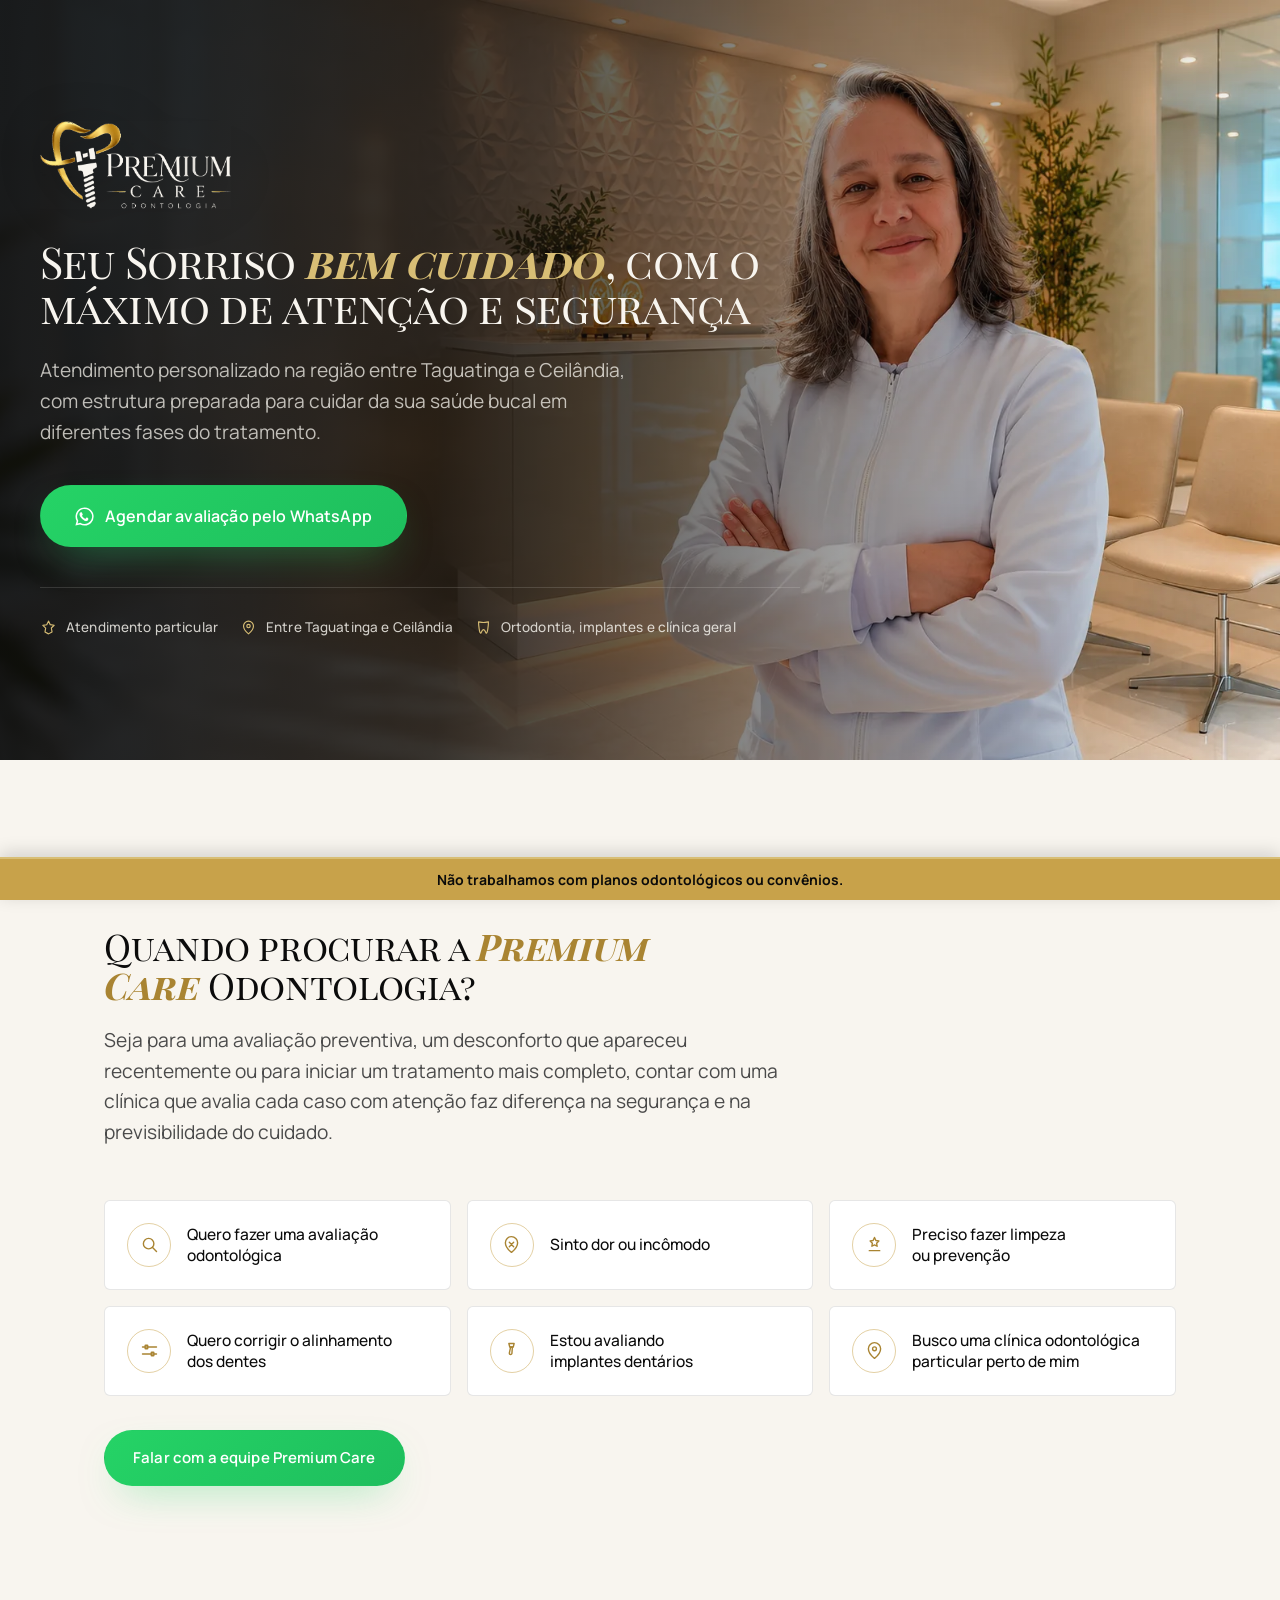
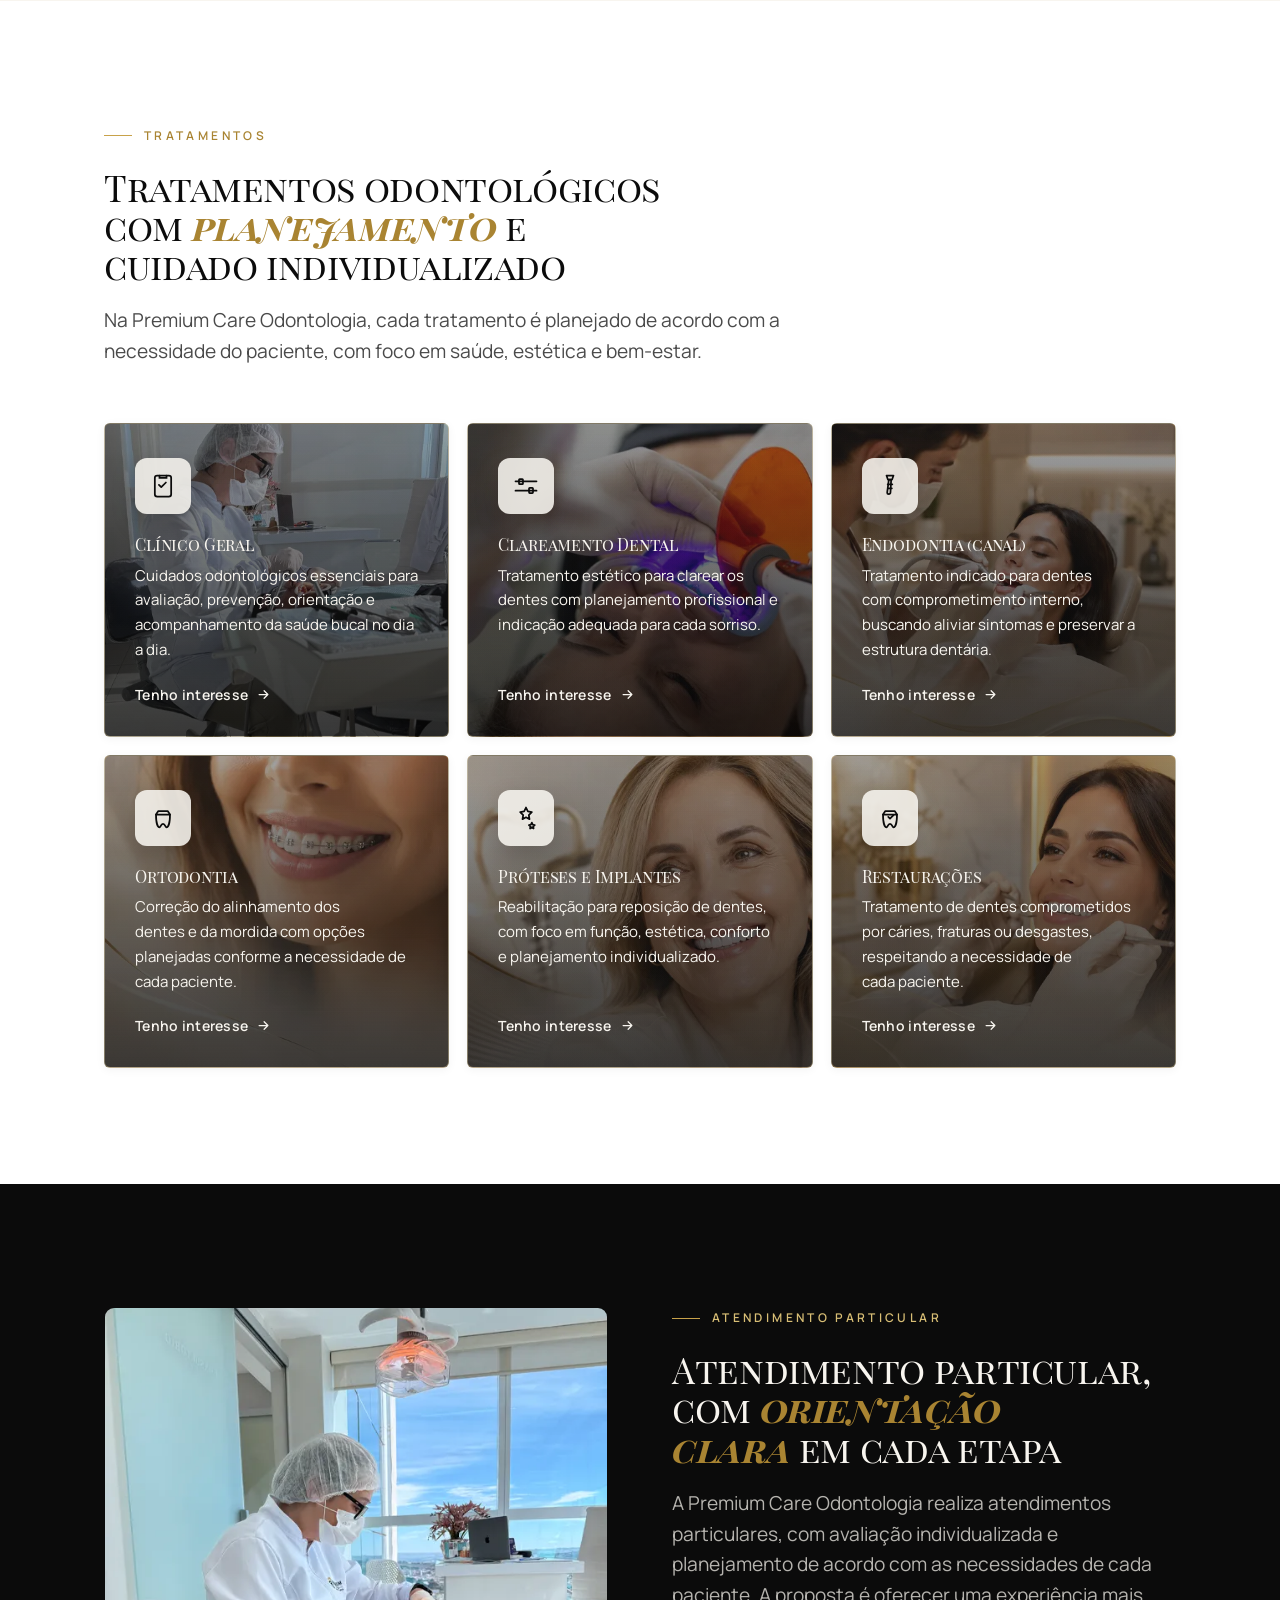
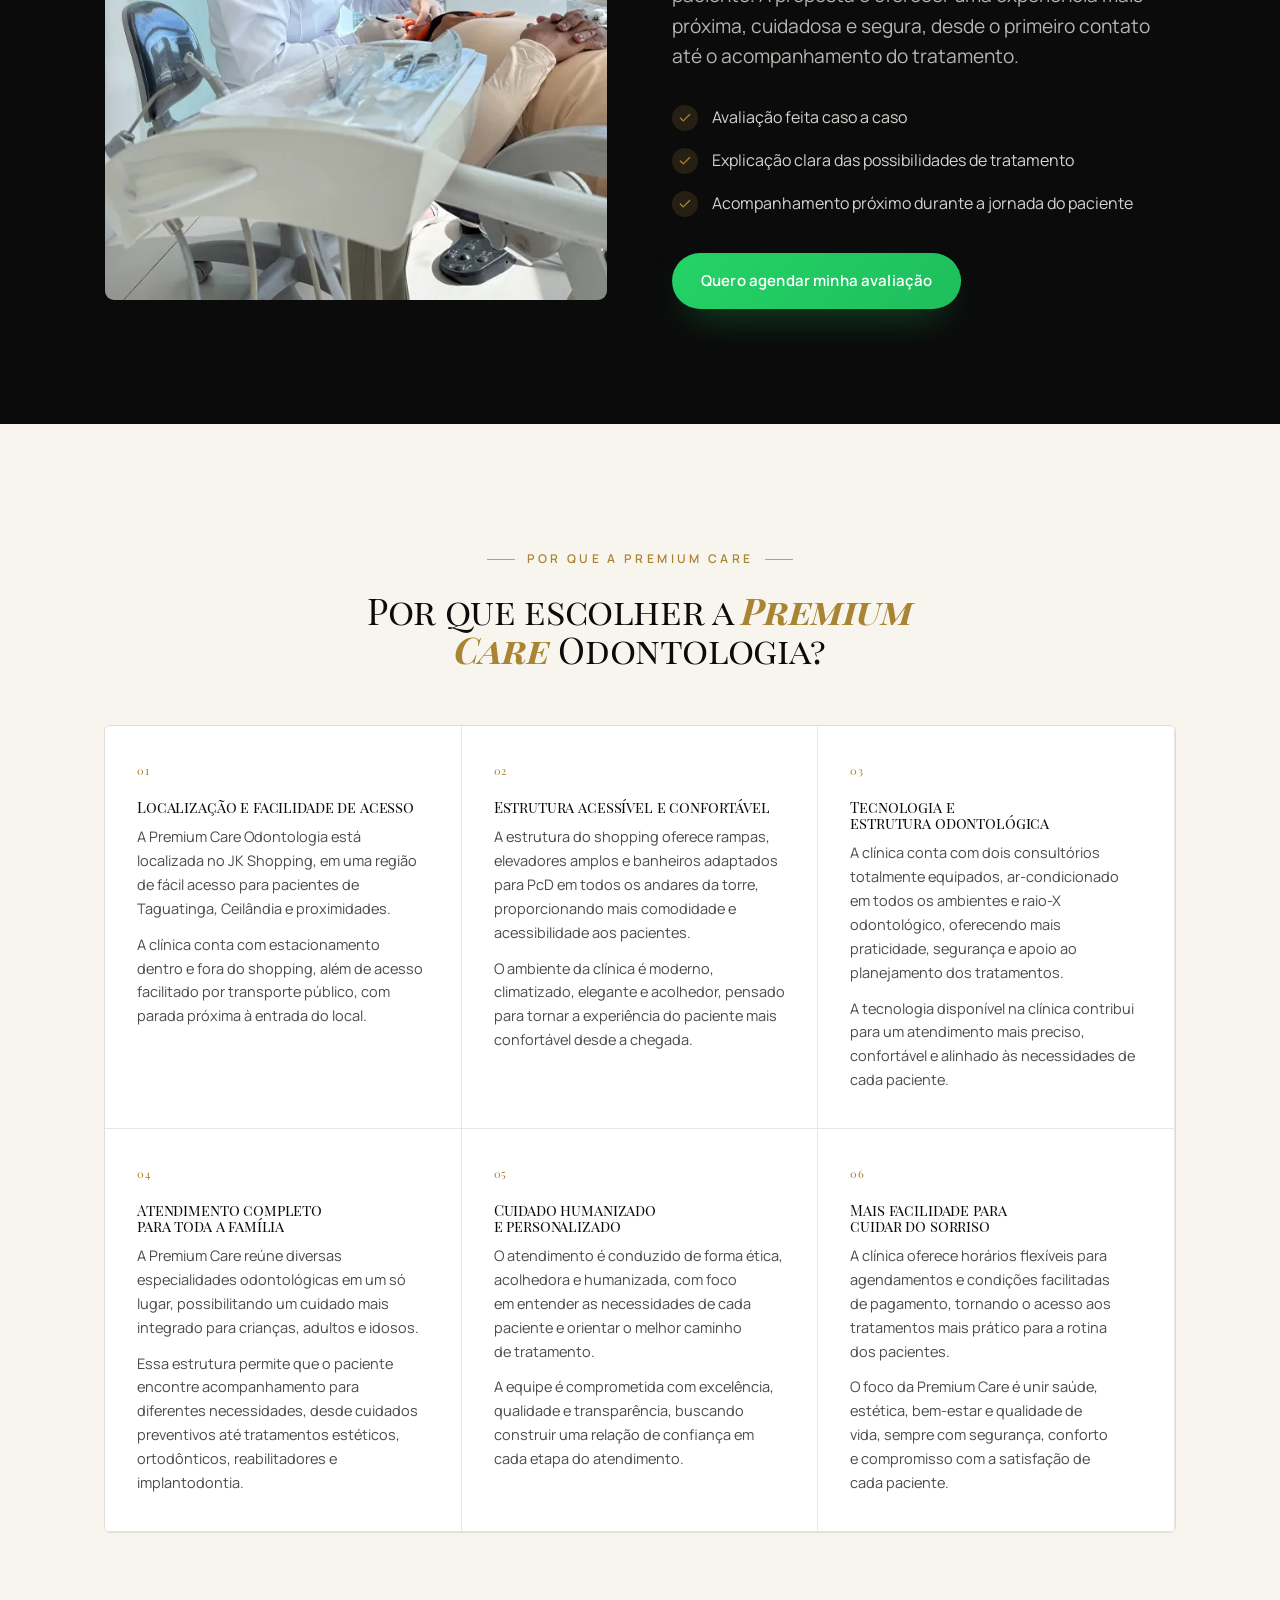
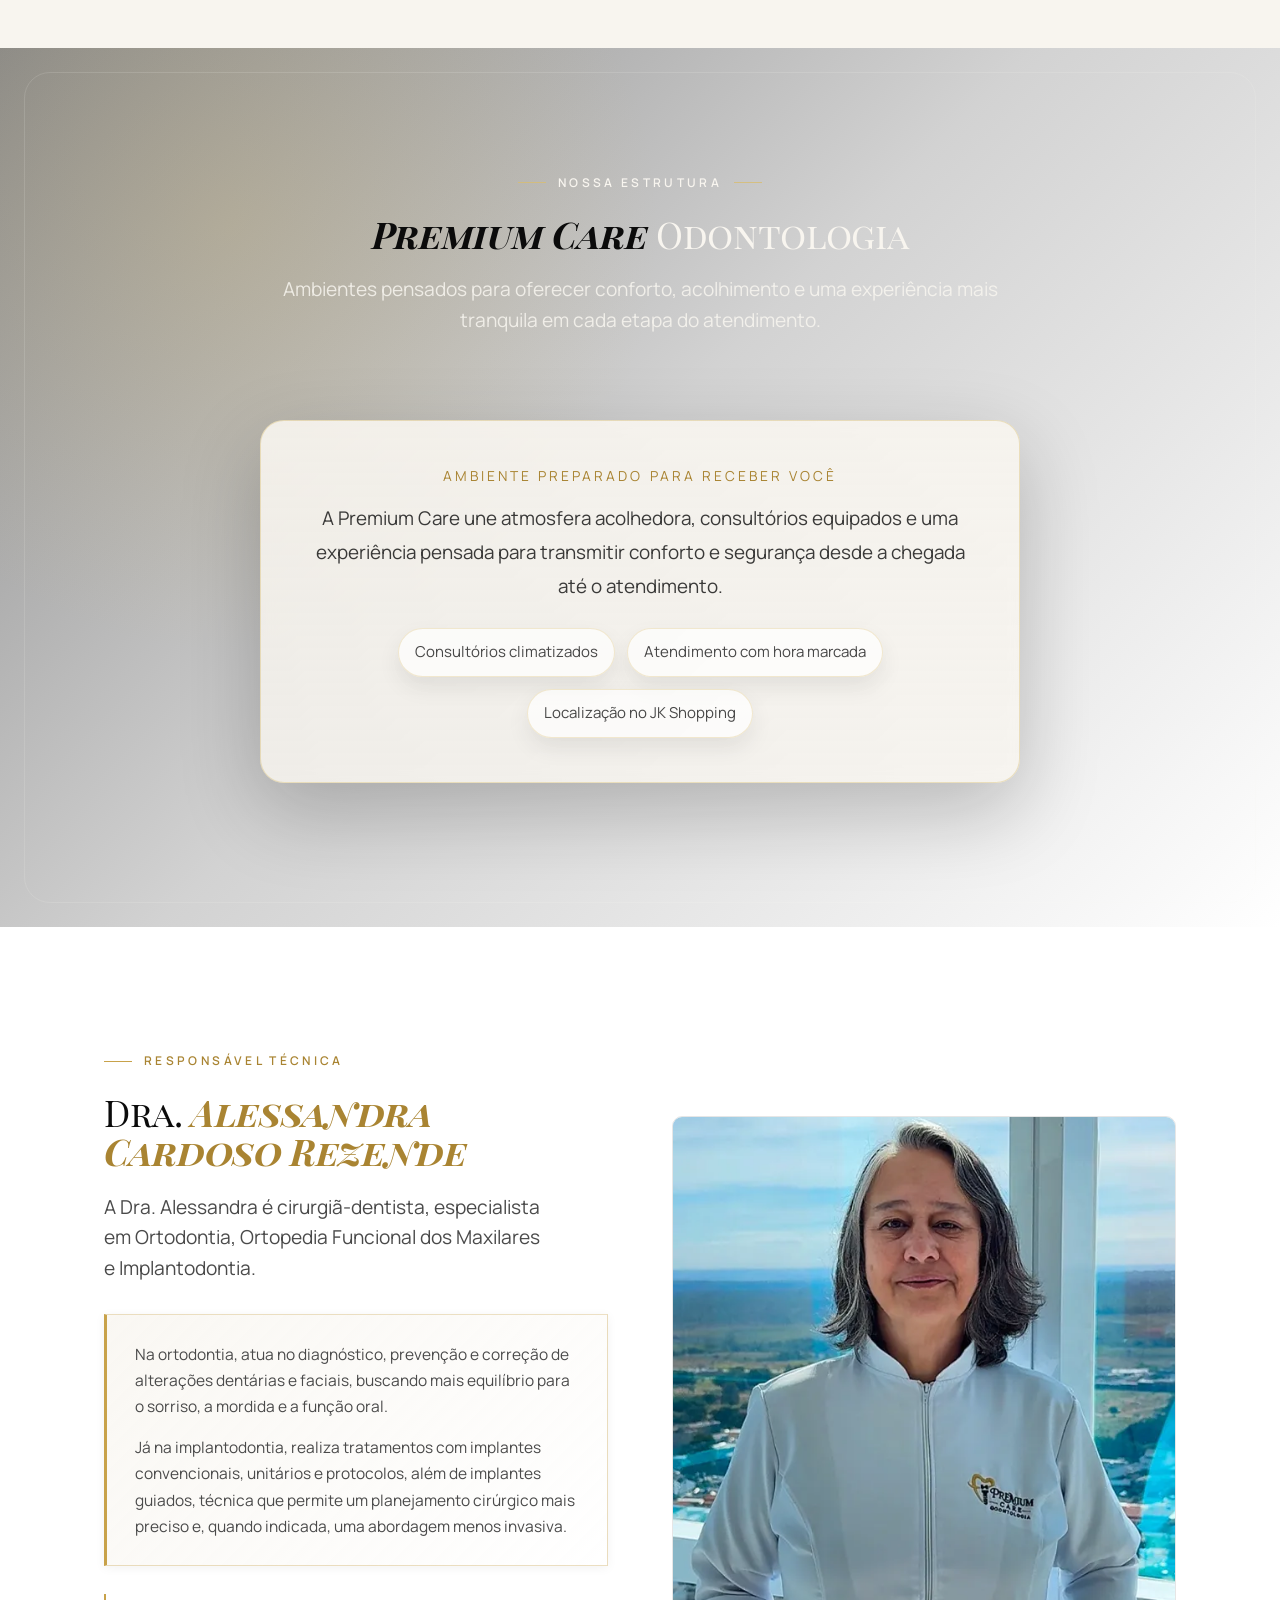
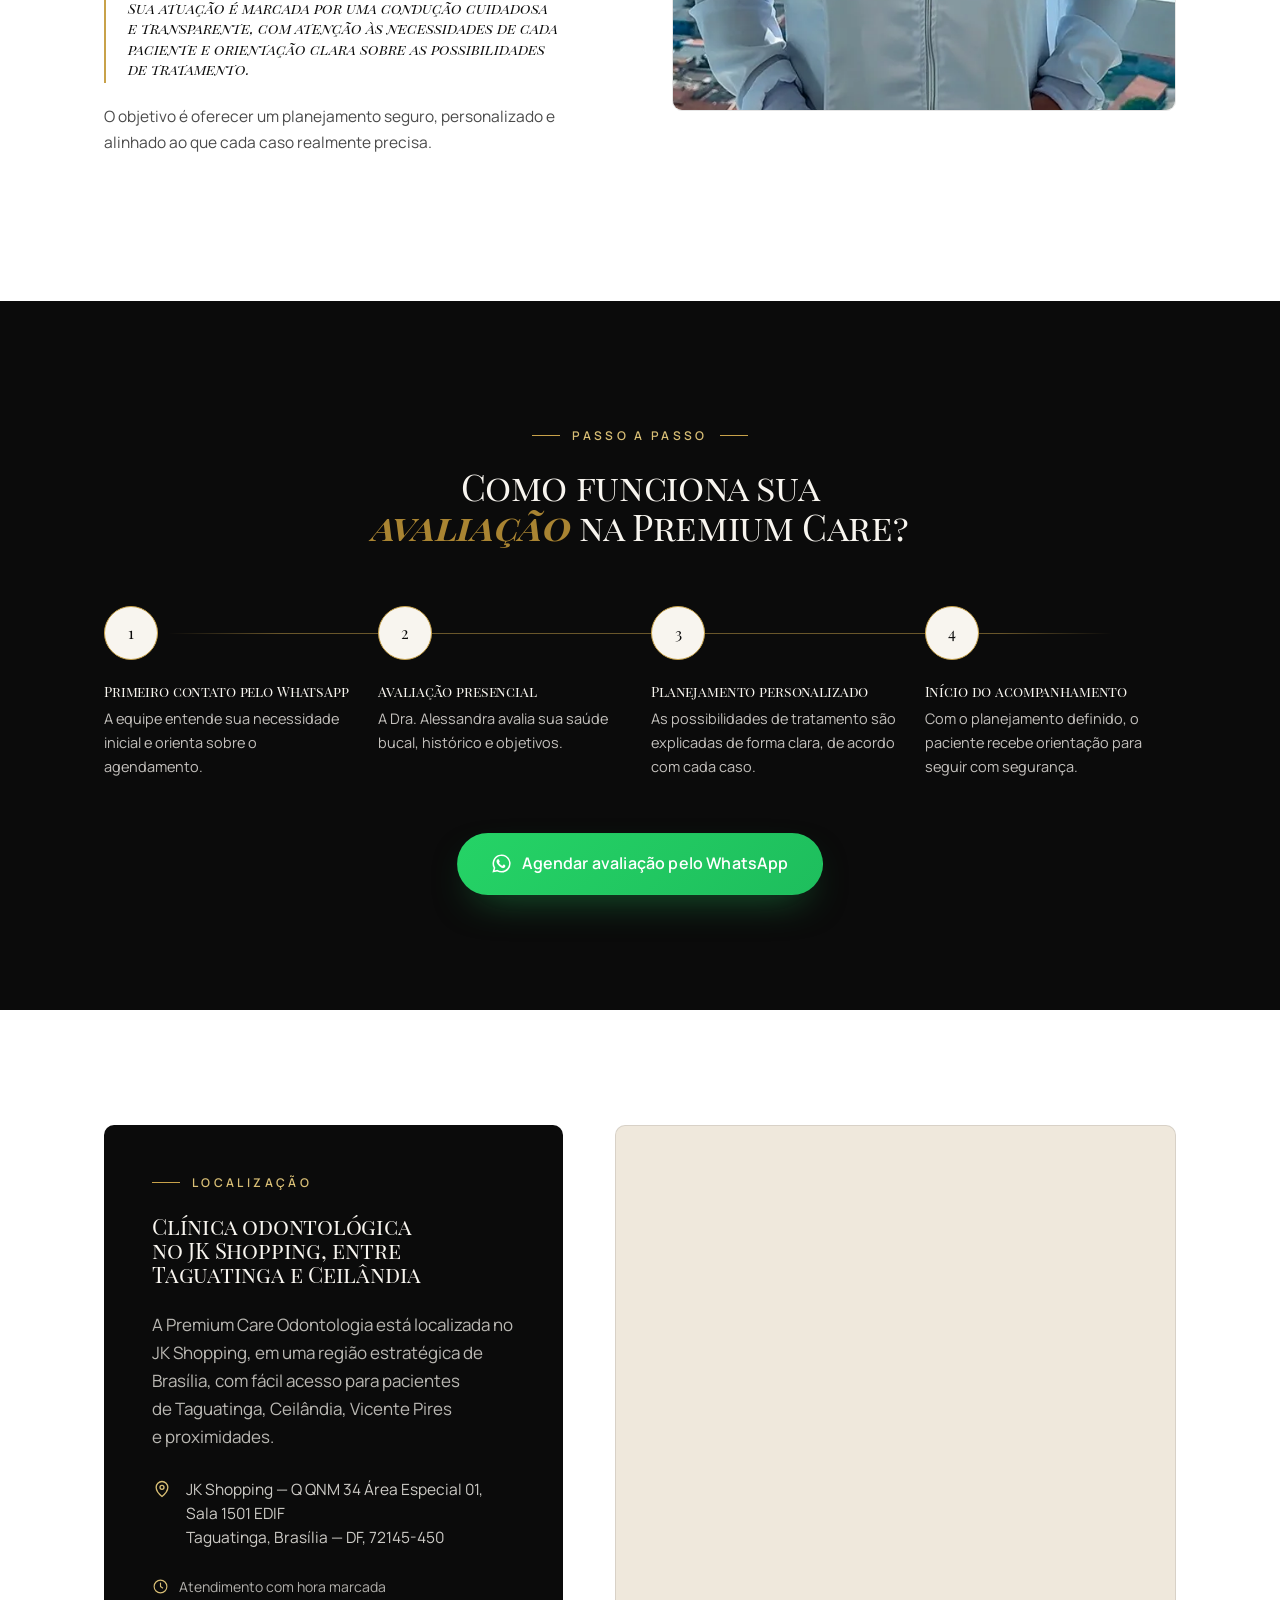
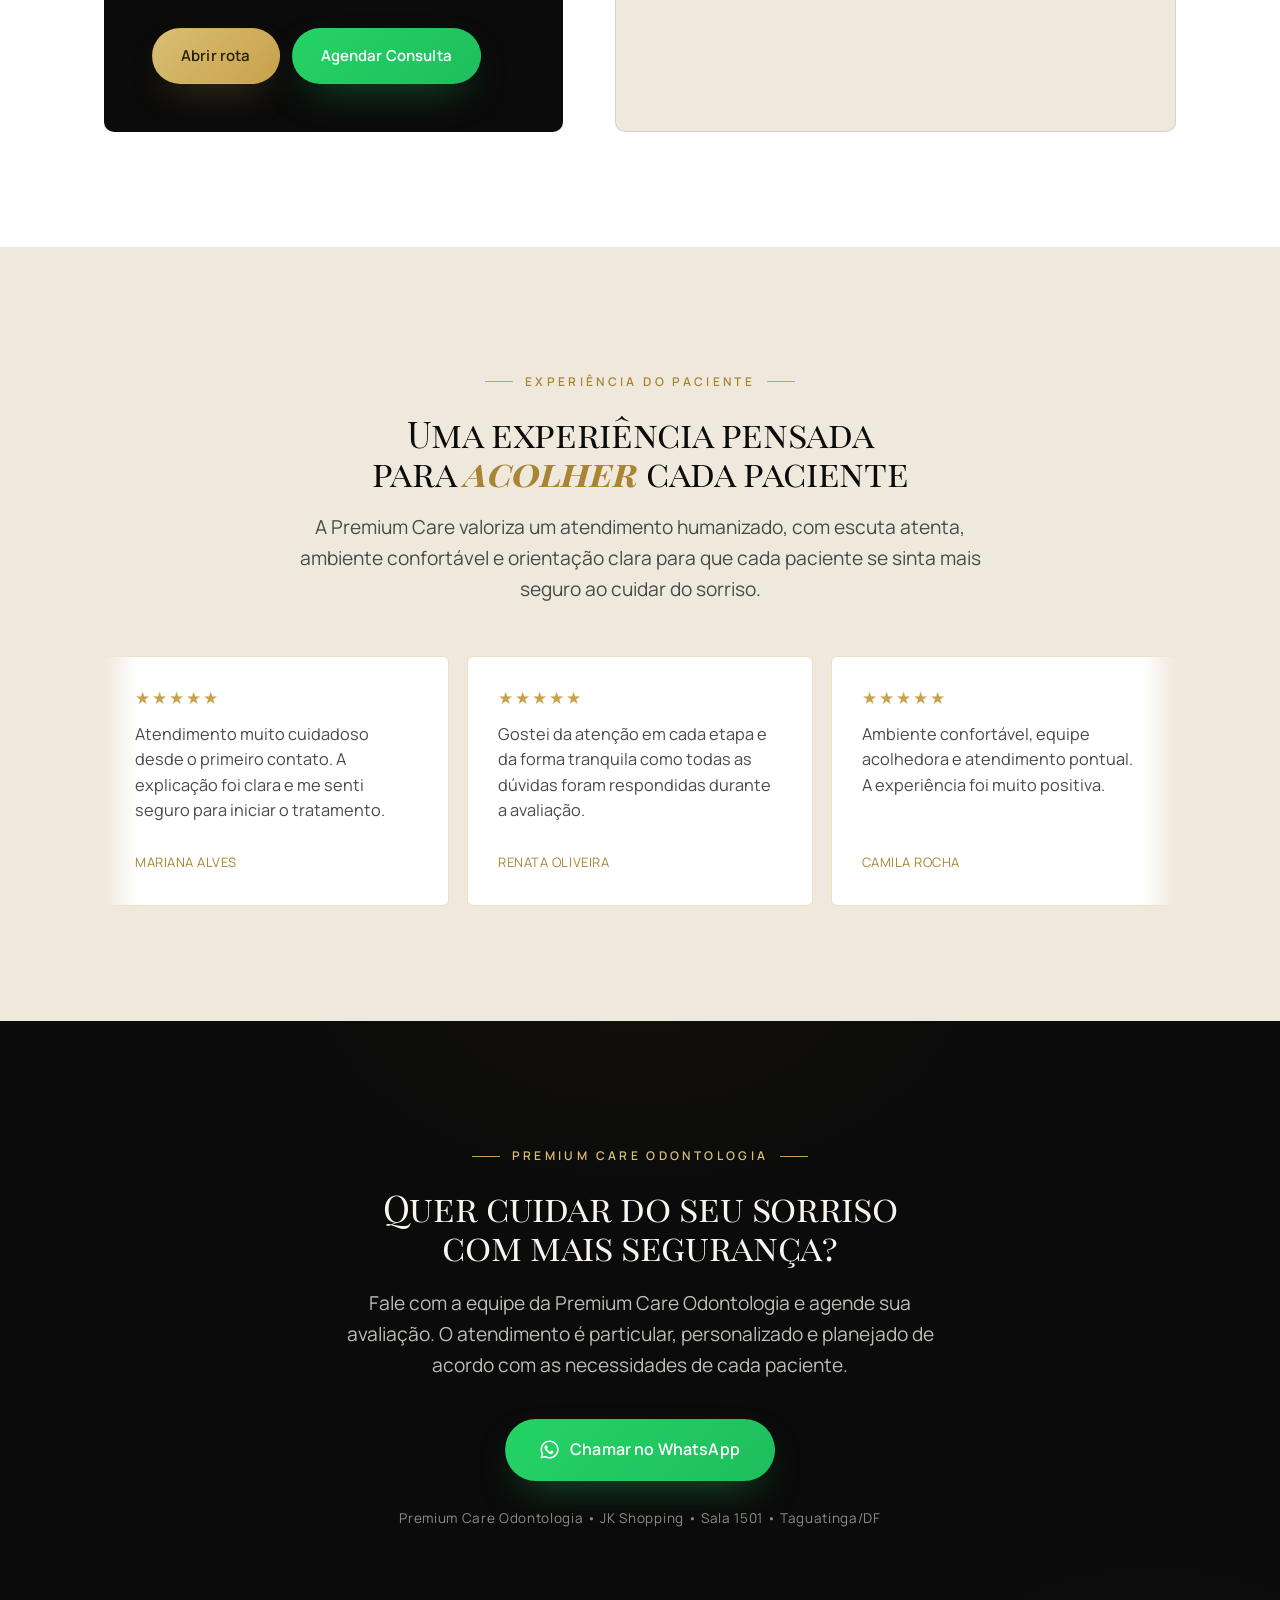
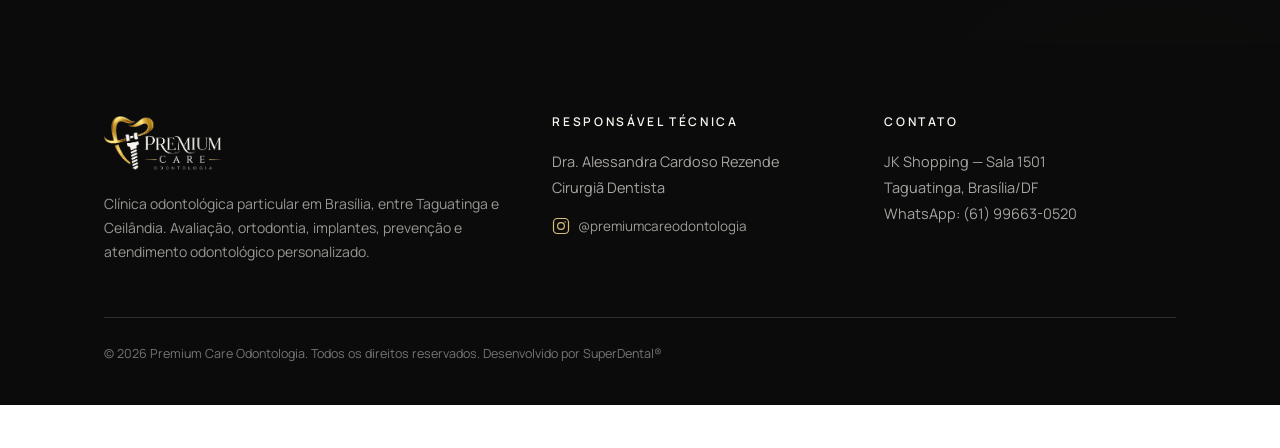
==== commit 6292977e: "Att" ====
--- a/index.html
+++ b/index.html
@@ -60,7 +60,7 @@
 }
 </script>
 </head>
-<body>
+<body class="has-treatment-notice">
 <!-- Google Tag Manager (noscript) -->
 <noscript><iframe src="https://www.googletagmanager.com/ns.html?id=GTM-KBFPP3S8"
 height="0" width="0" style="display:none;visibility:hidden"></iframe></noscript>
@@ -389,20 +389,7 @@
   </div>
 </section>
 
-<div class="important-popup" data-important-popup aria-hidden="true">
-  <div class="important-popup__dialog" role="dialog" aria-modal="true" aria-labelledby="important-popup-title">
-    <button class="important-popup__close" type="button" data-popup-close aria-label="Fechar aviso">
-      <svg viewBox="0 0 24 24" fill="none" stroke="currentColor" stroke-width="2">
-        <path d="M6 6l12 12M18 6L6 18" stroke-linecap="round"/>
-      </svg>
-    </button>
-    <h2 class="important-popup__title h1" id="important-popup-title">Aviso Importante</h2>
-    <p class="important-popup__text">N&atilde;o atendemos conv&ecirc;nios. Os atendimentos s&atilde;o realizados apenas de forma particular.</p>
-    <div class="important-popup__actions">
-      <button class="btn btn-gold" type="button" data-popup-close>Entendi</button>
-    </div>
-  </div>
-</div>
+
 
 </main>
 
@@ -439,6 +426,10 @@
     </div>
   </div>
 </footer>
+
+<aside class="treatment-notice" aria-label="Aviso sobre atendimento">
+  <p>N&atilde;o trabalhamos com planos odontol&oacute;gicos ou conv&ecirc;nios.</p>
+</aside>
 
 <script>
   // Scroll reveal (visible by default; opt in to animation only when paint is live)
@@ -464,39 +455,16 @@
   // Year
   document.getElementById('year').textContent = new Date().getFullYear();
 
-  // Important popup
-  const importantPopup = document.querySelector('[data-important-popup]');
-  if (importantPopup) {
-    const popupDialog = importantPopup.querySelector('.important-popup__dialog');
-    const popupCloseButtons = importantPopup.querySelectorAll('[data-popup-close]');
-
-    function closeImportantPopup() {
-      importantPopup.classList.remove('is-visible');
-      importantPopup.setAttribute('aria-hidden', 'true');
-      document.body.classList.remove('popup-open');
-    }
-
-    function openImportantPopup() {
-      importantPopup.classList.add('is-visible');
-      importantPopup.setAttribute('aria-hidden', 'false');
-      document.body.classList.add('popup-open');
-    }
-
-    popupCloseButtons.forEach((button) => {
-      button.addEventListener('click', closeImportantPopup);
-    });
-
-    importantPopup.addEventListener('click', (event) => {
-      if (!popupDialog.contains(event.target)) closeImportantPopup();
-    });
-
-    window.addEventListener('keydown', (event) => {
-      if (event.key === 'Escape' && importantPopup.classList.contains('is-visible')) {
-        closeImportantPopup();
-      }
-    });
-
-    window.setTimeout(openImportantPopup, 250);
+  // Keep the footer and floating controls clear of the notice at any text size.
+  const treatmentNotice = document.querySelector('.treatment-notice');
+  function updateNoticeHeight() {
+    document.documentElement.style.setProperty('--treatment-notice-height', treatmentNotice.getBoundingClientRect().height + 'px');
+  }
+  updateNoticeHeight();
+  if ('ResizeObserver' in window) {
+    new ResizeObserver(updateNoticeHeight).observe(treatmentNotice);
+  } else {
+    window.addEventListener('resize', updateNoticeHeight);
   }
 
   // Testimonials carousel
--- a/premium-care.css
+++ b/premium-care.css
@@ -206,87 +206,26 @@
   color: #1ebe5d;
 }
 
-/* ---------- Important popup ---------- */
-body.popup-open {
-  overflow: hidden;
-}
-
-.important-popup {
+/* ---------- Fixed treatment notice ---------- */
+body.has-treatment-notice {
+  padding-bottom: var(--treatment-notice-height, 64px);
+}
+
+.treatment-notice {
   position: fixed;
-  inset: 0;
+  inset: auto 0 0;
   z-index: 9999;
-  display: flex;
-  align-items: center;
-  justify-content: center;
-  padding: 24px;
-  background: rgba(11, 11, 11, 0.72);
-  backdrop-filter: blur(6px);
-  opacity: 0;
-  visibility: hidden;
-  pointer-events: none;
-  transition: opacity 0.25s ease, visibility 0.25s ease;
-}
-
-.important-popup.is-visible {
-  opacity: 1;
-  visibility: visible;
-  pointer-events: auto;
-}
-
-.important-popup__dialog {
-  width: min(100%, 420px);
-  background: linear-gradient(180deg, #fffdf8 0%, #f6efe2 100%);
+  padding: 10px 16px calc(10px + env(safe-area-inset-bottom, 0px));
+  padding-left: max(16px, env(safe-area-inset-left, 0px));
+  padding-right: max(16px, env(safe-area-inset-right, 0px));
+  background: var(--gold);
   color: var(--ink);
-  border: 1px solid rgba(200, 162, 74, 0.35);
-  border-radius: 24px;
-  box-shadow: 0 28px 80px -28px rgba(11, 11, 11, 0.45);
-  padding: 28px 28px 24px;
-  position: relative;
-}
-
-.important-popup__close {
-  position: absolute;
-  top: 14px;
-  right: 14px;
-  width: 40px;
-  height: 40px;
-  border: 0;
-  border-radius: 999px;
-  background: rgba(11, 11, 11, 0.06);
-  color: var(--ink);
-  cursor: pointer;
-  display: inline-flex;
-  align-items: center;
-  justify-content: center;
-  transition: background 0.2s ease, transform 0.2s ease;
-}
-
-.important-popup__close:hover {
-  background: rgba(11, 11, 11, 0.12);
-  transform: scale(1.04);
-}
-
-.important-popup__close svg {
-  width: 18px;
-  height: 18px;
-}
-
-.important-popup__title {
-  font-size: clamp(1.45rem, 2.5vw, 2rem);
-  margin-bottom: 12px;
-  padding-right: 36px;
-}
-
-.important-popup__text {
-  font-size: 1.02rem;
-  line-height: 1.75;
-  color: var(--grey-text);
-  margin-bottom: 24px;
-}
-
-.important-popup__actions {
-  display: flex;
-  justify-content: flex-start;
+  border-top: 2px solid var(--gold-light);
+  box-shadow: 0 -4px 18px rgba(11, 11, 11, 0.16);
+  text-align: center;
+  font-size: clamp(12px, 1.2vw, 14px);
+  font-weight: 700;
+  line-height: 1.5;
 }
 
 /* ============================================================
@@ -309,6 +248,11 @@
 .hero--ortho {
   background:
     url("images/ortodontia.webp") center right / cover no-repeat,
+    var(--ink);
+}
+.hero--ortho-child {
+  background:
+    url("images/ortodontia-infantil.webp") center right / cover no-repeat,
     var(--ink);
 }
 .hero::before {
@@ -382,6 +326,121 @@
 .need-card .ic svg { width: 21px; height: 21px; }
 .need-card p { font-size: 15.5px; color: var(--ink); font-weight: 500; line-height: 1.35; }
 .need-foot { margin-top: 34px; }
+
+.child-bite {
+  position: relative;
+  overflow: hidden;
+}
+.child-bite__grid {
+  display: grid;
+  grid-template-columns: minmax(0, 1fr) minmax(280px, 390px);
+  gap: clamp(28px, 5vw, 72px);
+  align-items: end;
+}
+.child-bite__copy {
+  max-width: 780px;
+}
+.child-bite__copy .lead {
+  max-width: 720px;
+  margin-top: 20px;
+}
+.child-bite__panel {
+  background:
+    linear-gradient(145deg, rgba(255,255,255,0.08), rgba(255,255,255,0)),
+    var(--ink);
+  border: 1px solid rgba(200,162,74,0.3);
+  border-radius: var(--r);
+  color: rgba(248,245,239,0.78);
+  padding: clamp(26px, 3.2vw, 38px);
+  box-shadow: var(--shadow-md);
+}
+.child-bite__seal {
+  display: inline-flex;
+  align-items: center;
+  min-height: 34px;
+  padding: 0 14px;
+  border-radius: 999px;
+  background: rgba(200,162,74,0.14);
+  border: 1px solid rgba(224,193,117,0.32);
+  color: var(--gold-light);
+  font-size: 12px;
+  font-weight: 700;
+  letter-spacing: 0.16em;
+  text-transform: uppercase;
+}
+.child-bite__panel p {
+  margin-top: 20px;
+  font-size: clamp(1rem, 1.3vw, 1.14rem);
+  line-height: 1.65;
+}
+.child-bite__items {
+  display: grid;
+  grid-template-columns: repeat(3, 1fr);
+  gap: 18px;
+  margin-top: clamp(42px, 5vw, 68px);
+}
+.child-bite__item {
+  min-height: 190px;
+  background: rgba(255,255,255,0.82);
+  border: 1px solid var(--hair);
+  border-radius: var(--r);
+  padding: 26px;
+  display: flex;
+  flex-direction: column;
+  align-items: flex-start;
+  box-shadow: 0 18px 52px rgba(20,20,20,0.05);
+  transition: transform .3s ease, box-shadow .3s ease, border-color .3s ease;
+}
+.child-bite__item:hover {
+  transform: translateY(-4px);
+  box-shadow: var(--shadow-sm);
+  border-color: rgba(200,162,74,0.45);
+}
+.child-bite__icon {
+  width: 48px;
+  height: 48px;
+  border-radius: 50%;
+  border: 1px solid rgba(200,162,74,0.48);
+  color: var(--gold-deep);
+  display: flex;
+  align-items: center;
+  justify-content: center;
+  margin-bottom: 22px;
+}
+.child-bite__icon svg {
+  width: 22px;
+  height: 22px;
+}
+.child-bite__item h3 {
+  font-family: var(--sans);
+  font-size: 18px;
+  font-weight: 700;
+  letter-spacing: 0;
+  line-height: 1.25;
+  margin-bottom: 10px;
+}
+.child-bite__item p {
+  color: var(--grey-text);
+  font-size: 15px;
+  line-height: 1.55;
+}
+.child-bite__item--dark {
+  background:
+    linear-gradient(145deg, rgba(200,162,74,0.18), rgba(255,255,255,0.04)),
+    var(--ink);
+  border-color: rgba(200,162,74,0.34);
+}
+.child-bite__item--dark h3 {
+  color: var(--off);
+}
+.child-bite__item--dark p {
+  color: rgba(248,245,239,0.74);
+}
+.child-bite__item--dark .child-bite__icon {
+  color: var(--gold-light);
+  border-color: rgba(224,193,117,0.42);
+  background: rgba(200,162,74,0.12);
+}
 
 /* ============================================================
    TREATMENTS
@@ -456,6 +515,162 @@
   padding-bottom: 13px;
   line-height: 1.35;
   text-align: center;
+}
+
+.ortho-options {
+  display: grid;
+  grid-template-columns: repeat(4, 1fr);
+  gap: 16px;
+  margin-top: 56px;
+}
+.ortho-option {
+  position: relative;
+  min-height: 240px;
+  padding: 24px 22px;
+  border: 1px solid var(--hair);
+  border-radius: var(--r);
+  background:
+    linear-gradient(180deg, rgba(255,255,255,0.94), rgba(255,255,255,0.82)),
+    var(--white);
+  display: flex;
+  flex-direction: column;
+  overflow: hidden;
+  box-shadow: 0 18px 50px rgba(20,20,20,0.05);
+  transition: transform .3s ease, box-shadow .3s ease, border-color .3s ease;
+}
+.ortho-option::before {
+  content: "";
+  position: absolute;
+  inset: 0 0 auto;
+  height: 3px;
+  background: linear-gradient(90deg, var(--gold), var(--gold-light));
+  transform: scaleX(0);
+  transform-origin: left;
+  transition: transform .35s ease;
+}
+.ortho-option:hover {
+  transform: translateY(-4px);
+  box-shadow: var(--shadow-sm);
+  border-color: rgba(200,162,74,0.42);
+}
+.ortho-option:hover::before {
+  transform: scaleX(1);
+}
+.ortho-option__num {
+  position: absolute;
+  top: 20px;
+  right: 20px;
+  color: rgba(200,162,74,0.38);
+  font-family: var(--serif);
+  font-size: 1.15rem;
+  font-weight: 700;
+}
+.ortho-option__icon {
+  width: 48px;
+  height: 48px;
+  border-radius: 14px;
+  background: var(--beige);
+  color: var(--gold-deep);
+  display: flex;
+  align-items: center;
+  justify-content: center;
+  margin-bottom: 22px;
+}
+.ortho-option__icon svg {
+  width: 24px;
+  height: 24px;
+}
+.ortho-option h3 {
+  max-width: 92%;
+  font-family: var(--sans);
+  font-size: 1rem;
+  font-weight: 700;
+  line-height: 1.28;
+  letter-spacing: 0;
+  margin-bottom: 12px;
+}
+.ortho-option p {
+  color: var(--grey-text);
+  font-size: 14.5px;
+  line-height: 1.55;
+}
+.ortho-option--featured {
+  background:
+    linear-gradient(145deg, rgba(200,162,74,0.18), rgba(255,255,255,0.04)),
+    var(--ink);
+  border-color: rgba(200,162,74,0.34);
+}
+.ortho-option--featured h3 {
+  color: var(--off);
+}
+.ortho-option--featured p {
+  color: rgba(248,245,239,0.74);
+}
+.ortho-option--featured .ortho-option__icon {
+  background: rgba(200,162,74,0.14);
+  color: var(--gold-light);
+}
+
+.ortho-growth {
+  position: relative;
+  overflow: hidden;
+}
+.ortho-growth__grid {
+  display: grid;
+  grid-template-columns: minmax(0, 1.02fr) minmax(0, 0.98fr);
+  gap: clamp(34px, 5vw, 76px);
+  align-items: center;
+}
+.ortho-growth__media {
+  position: relative;
+  min-height: 520px;
+  border-radius: var(--r);
+  overflow: hidden;
+  box-shadow: var(--shadow-md);
+}
+.ortho-growth__media::after {
+  content: "";
+  position: absolute;
+  inset: 0;
+  background:
+    linear-gradient(180deg, rgba(11,11,11,0), rgba(11,11,11,0.22)),
+    linear-gradient(90deg, rgba(255,255,255,0.08), rgba(200,162,74,0.08));
+  pointer-events: none;
+}
+.ortho-growth__media img {
+  width: 100%;
+  height: 100%;
+  min-height: 520px;
+  object-fit: cover;
+  object-position: 62% center;
+  display: block;
+}
+.ortho-growth__copy {
+  max-width: 660px;
+}
+.ortho-growth__copy .lead {
+  margin-top: 20px;
+}
+.ortho-growth__copy > p:not(.eyebrow):not(.lead) {
+  margin-top: 18px;
+  color: var(--grey-text);
+  font-size: 1.03rem;
+  line-height: 1.7;
+}
+.ortho-growth__quote {
+  margin: 32px 0 30px;
+  padding: 24px 26px;
+  border-left: 3px solid var(--gold);
+  background:
+    linear-gradient(90deg, rgba(200,162,74,0.12), rgba(255,255,255,0.72));
+  border-radius: 0 var(--r) var(--r) 0;
+}
+.ortho-growth__quote span {
+  display: block;
+  color: var(--ink);
+  font-family: var(--serif);
+  font-size: clamp(1.18rem, 2vw, 1.55rem);
+  line-height: 1.28;
 }
 
 /* ============================================================
@@ -864,6 +1079,22 @@
 @media (max-width: 1040px) {
   .hero-grid { grid-template-columns: 1fr; }
   .treat-grid, .need-grid, .diff-grid { grid-template-columns: repeat(2, 1fr); }
+  .child-bite__grid,
+  .child-bite__items {
+    grid-template-columns: repeat(2, 1fr);
+  }
+  .child-bite__copy {
+    max-width: 100%;
+  }
+  .ortho-options {
+    grid-template-columns: repeat(2, 1fr);
+  }
+  .ortho-growth__grid {
+    grid-template-columns: 1fr;
+  }
+  .ortho-growth__copy {
+    max-width: 100%;
+  }
   .testi-card { flex-basis: calc((100% - var(--testi-gap)) / 2); }
   .steps { grid-template-columns: repeat(2, 1fr); gap: 36px 22px; }
   .steps::before { display: none; }
@@ -893,6 +1124,9 @@
     min-height: auto;
     background-position: calc(72% - 50px) center;
   }
+  .hero--ortho-child {
+    background-position: 72% center;
+  }
   .hero--implant {
     background-position: calc(100% + 300px) center;
   }
@@ -952,6 +1186,33 @@
     align-items: flex-start;
     line-height: 1.35;
     text-align: left;
+  }
+  .child-bite__grid,
+  .child-bite__items {
+    grid-template-columns: 1fr;
+  }
+  .child-bite__panel {
+    padding: 24px 22px;
+  }
+  .child-bite__item {
+    min-height: auto;
+    padding: 24px 22px;
+  }
+  .ortho-options {
+    grid-template-columns: 1fr;
+    margin-top: 42px;
+  }
+  .ortho-option {
+    min-height: auto;
+    padding: 24px 22px;
+  }
+  .ortho-growth__media,
+  .ortho-growth__media img {
+    min-height: 380px;
+  }
+  .ortho-growth__quote {
+    margin: 26px 0 28px;
+    padding: 22px 20px;
   }
   .btn {
     width: 100%;
@@ -1066,16 +1327,6 @@
   .footer-brand img { margin-left: auto; margin-right: auto; }
   .footer-contact { text-align: center; }
   .footer-bottom { justify-content: center; text-align: center; }
-  .important-popup {
-    padding: 18px;
-  }
-  .important-popup__dialog {
-    padding: 24px 20px 20px;
-    border-radius: 20px;
-  }
-  .important-popup__actions .btn {
-    width: 100%;
-  }
 }
 
 @media (max-width: 560px) {
@@ -1099,3 +1350,7 @@
   .btn { font-size: 14px; }
   .footer-copy { line-height: 1.7; }
 }
+
+body.has-treatment-notice .wa-float {
+  bottom: calc(var(--treatment-notice-height, 64px) + clamp(16px, 3vw, 30px));
+}
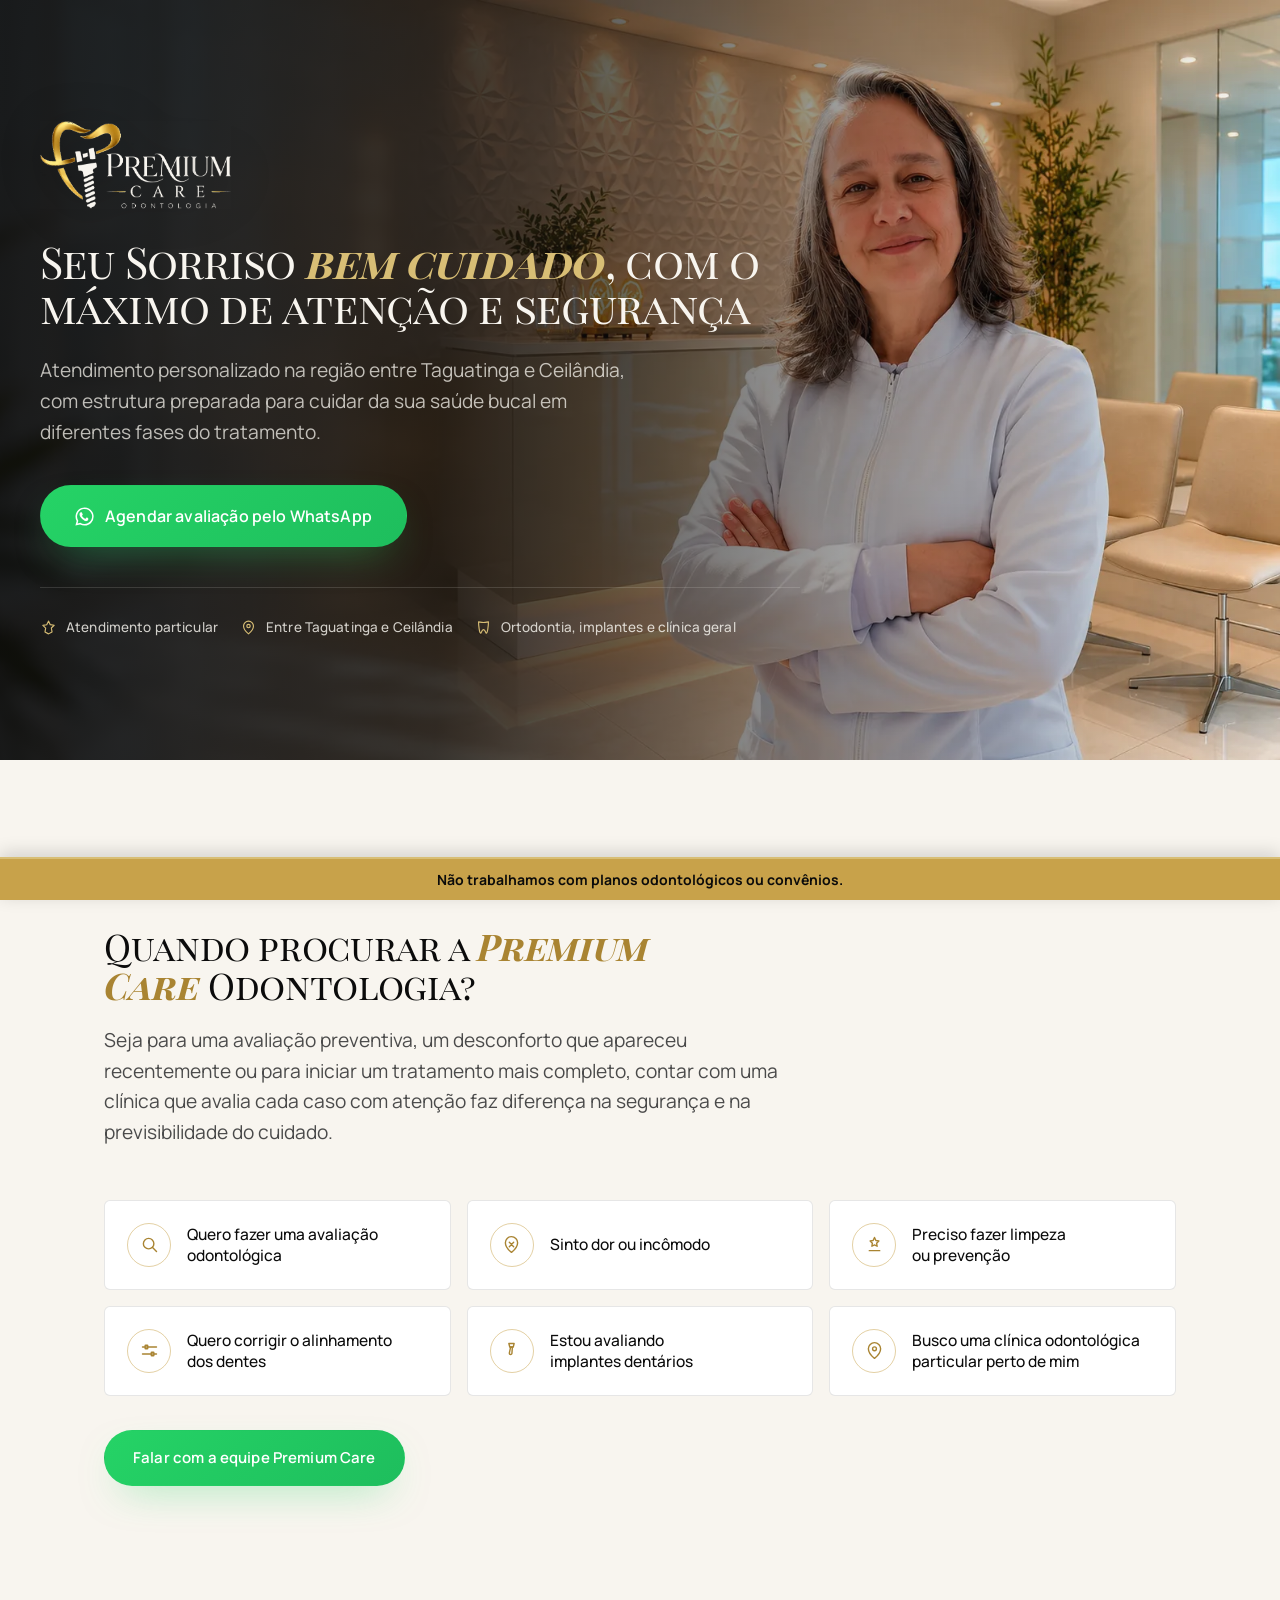
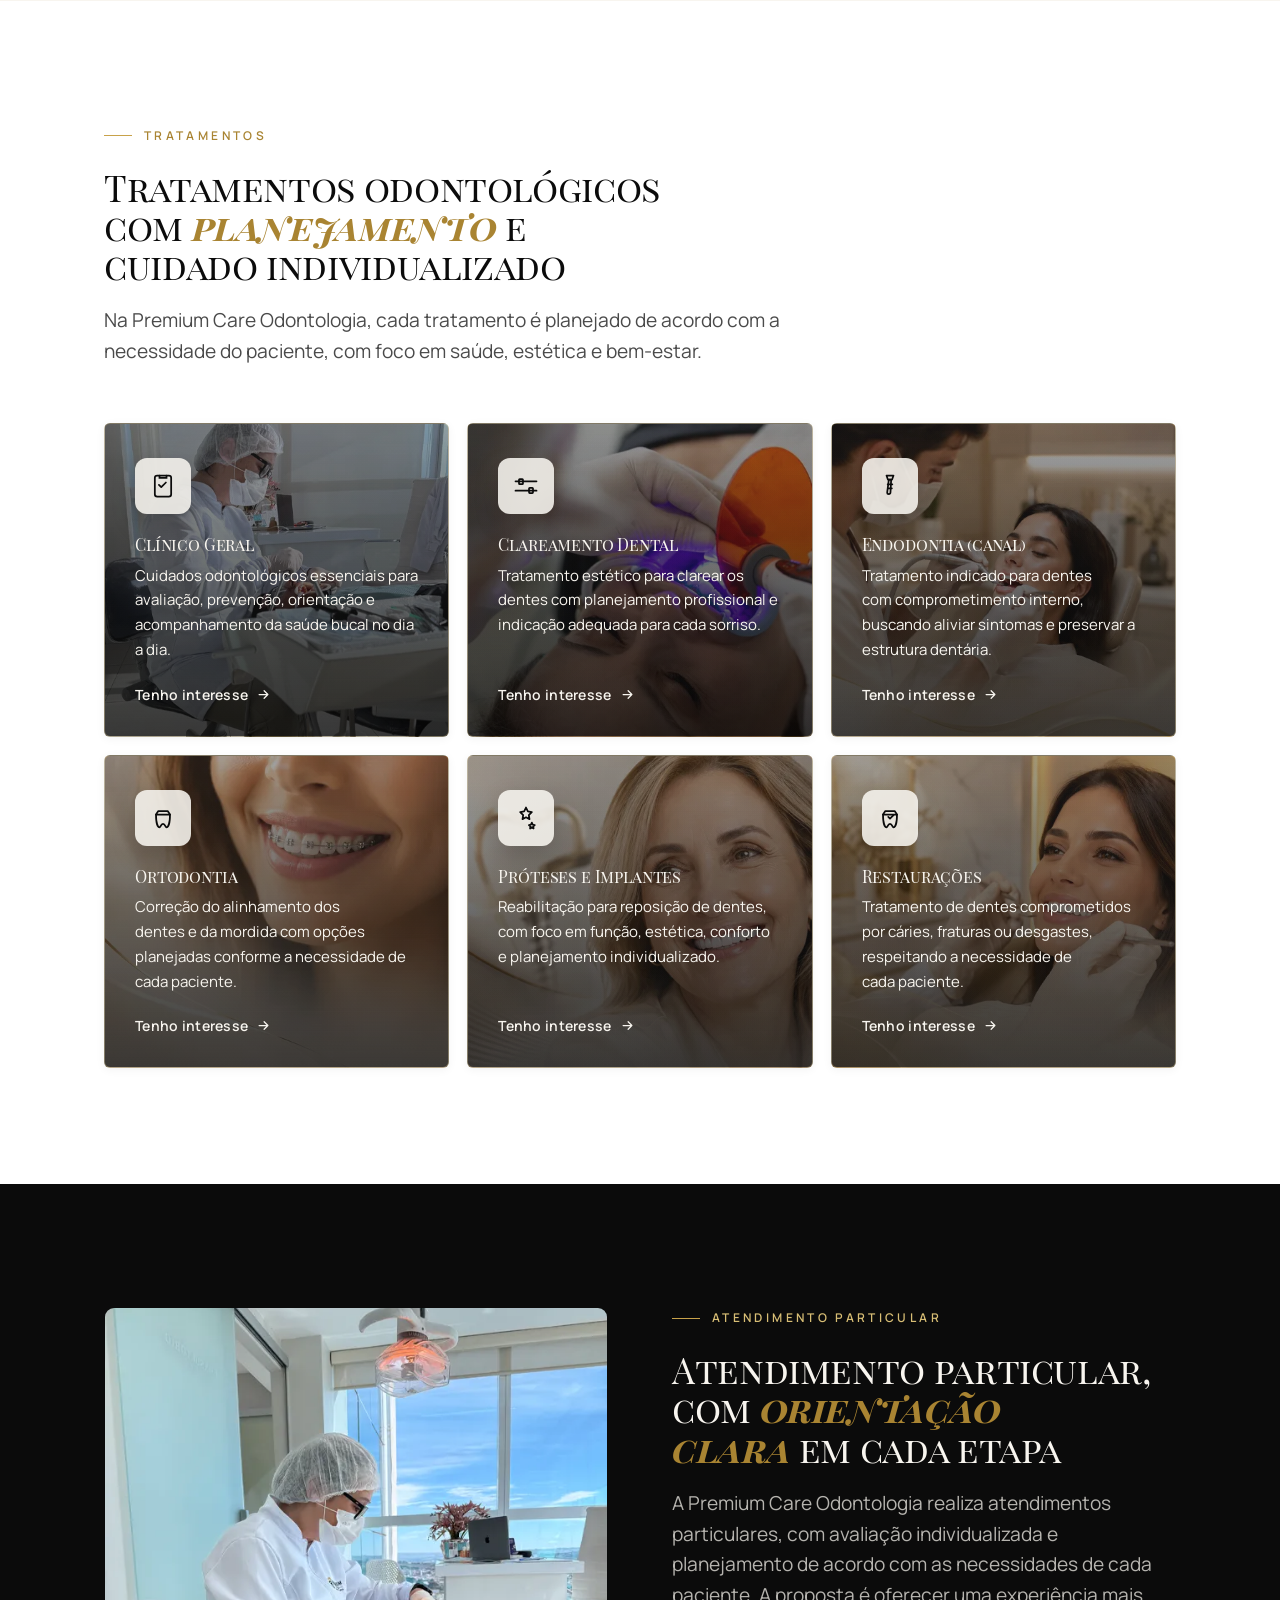
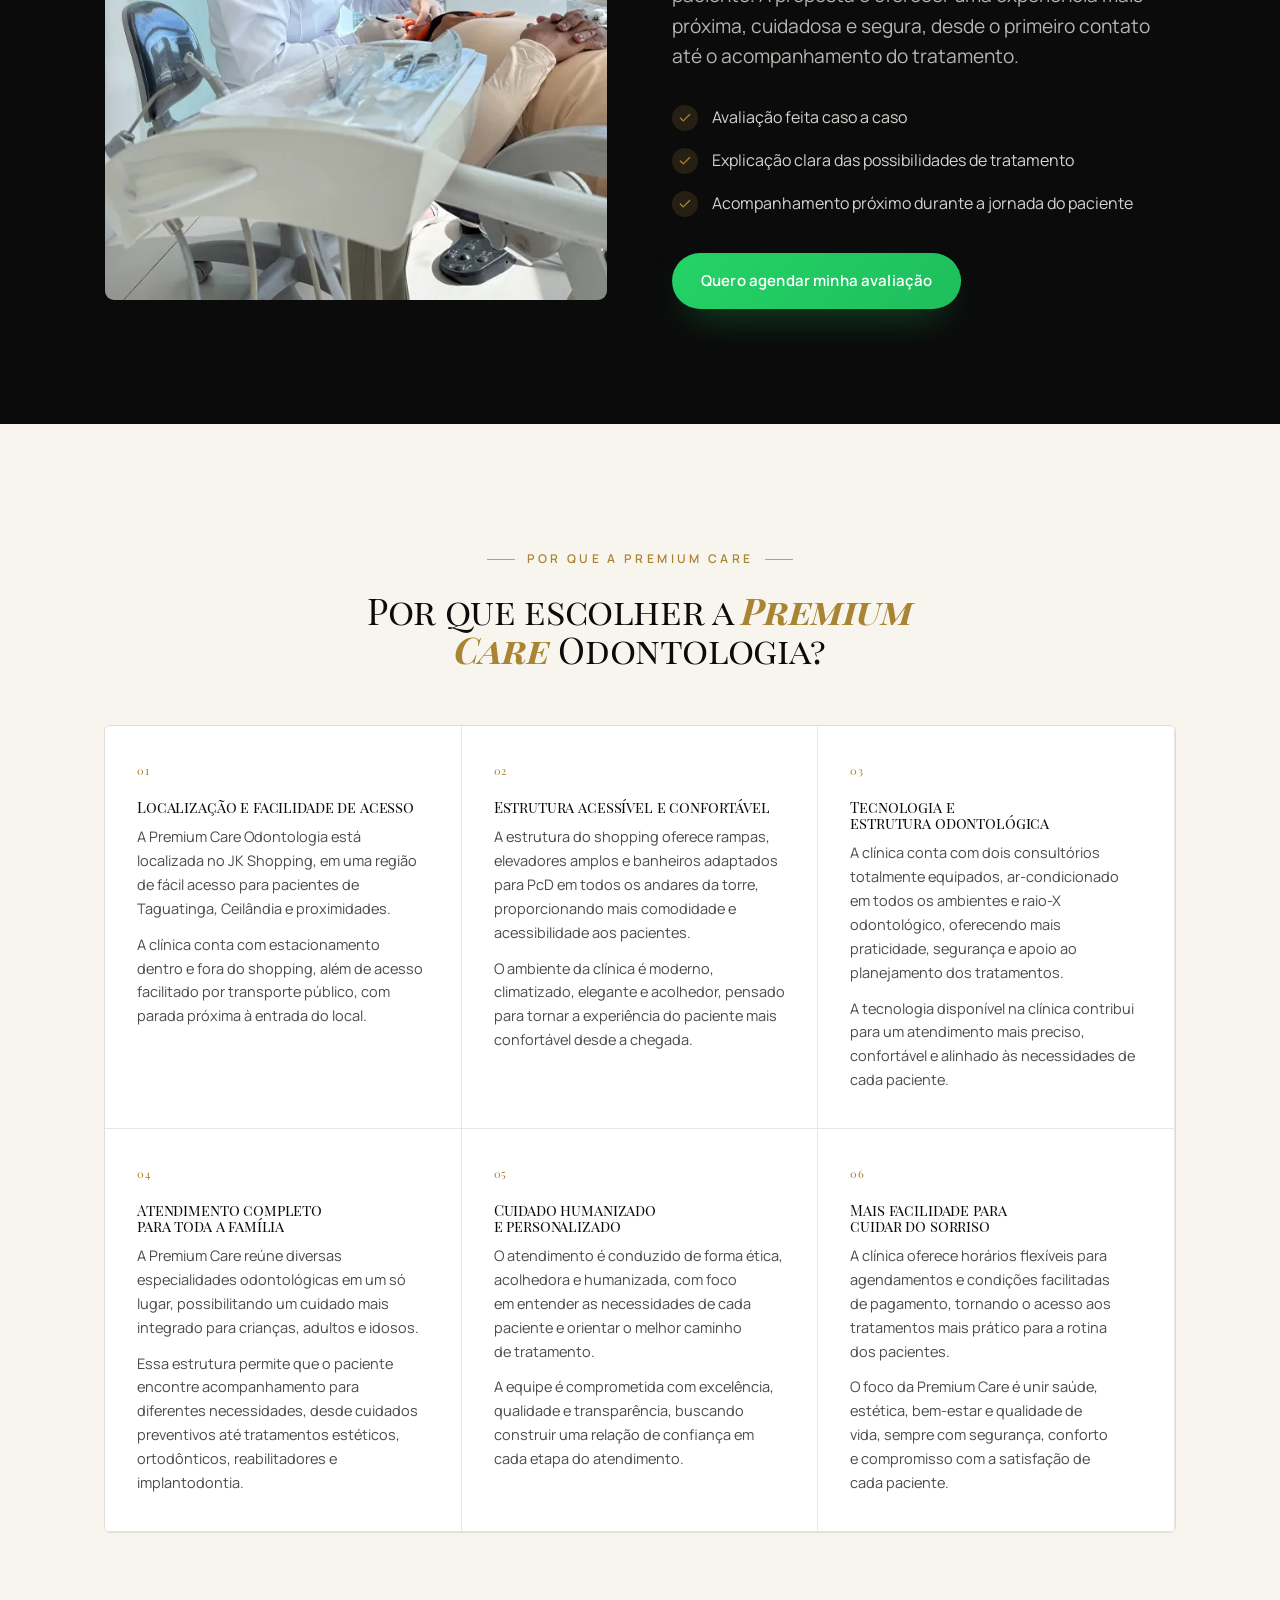
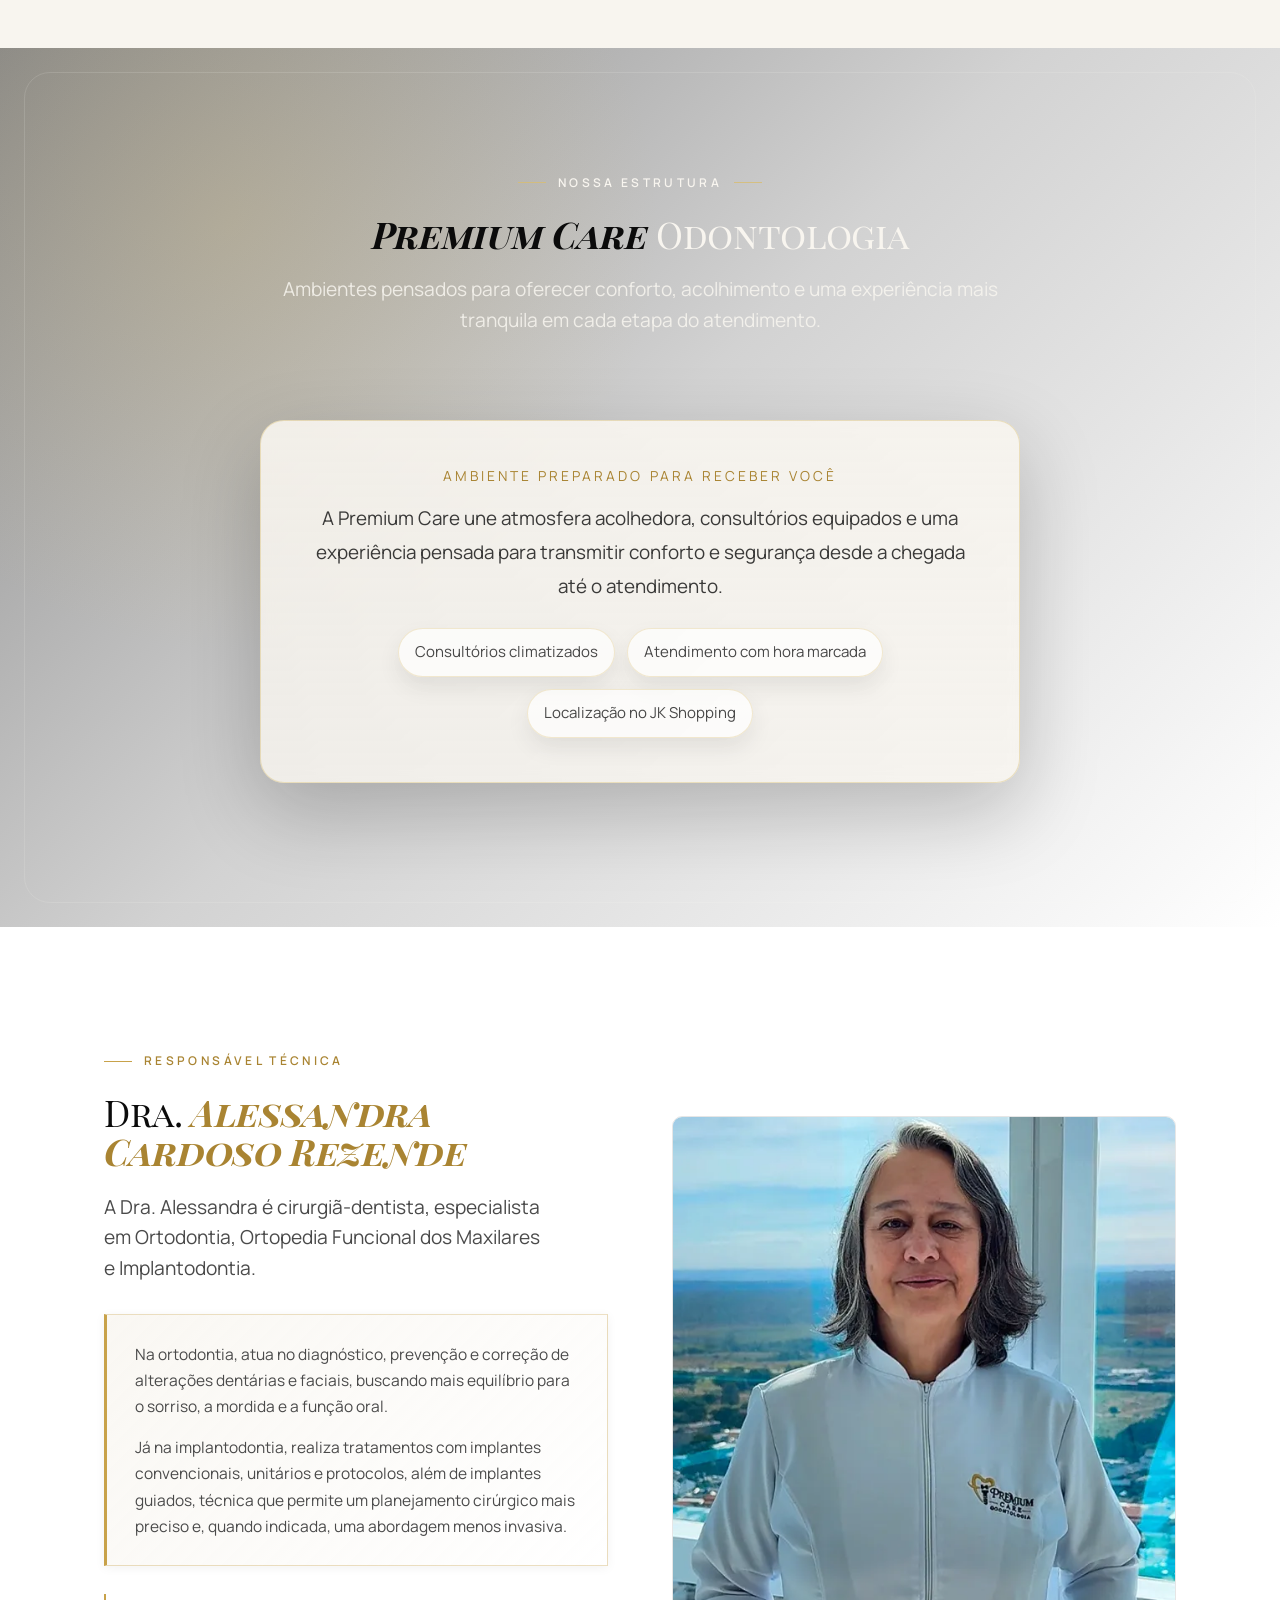
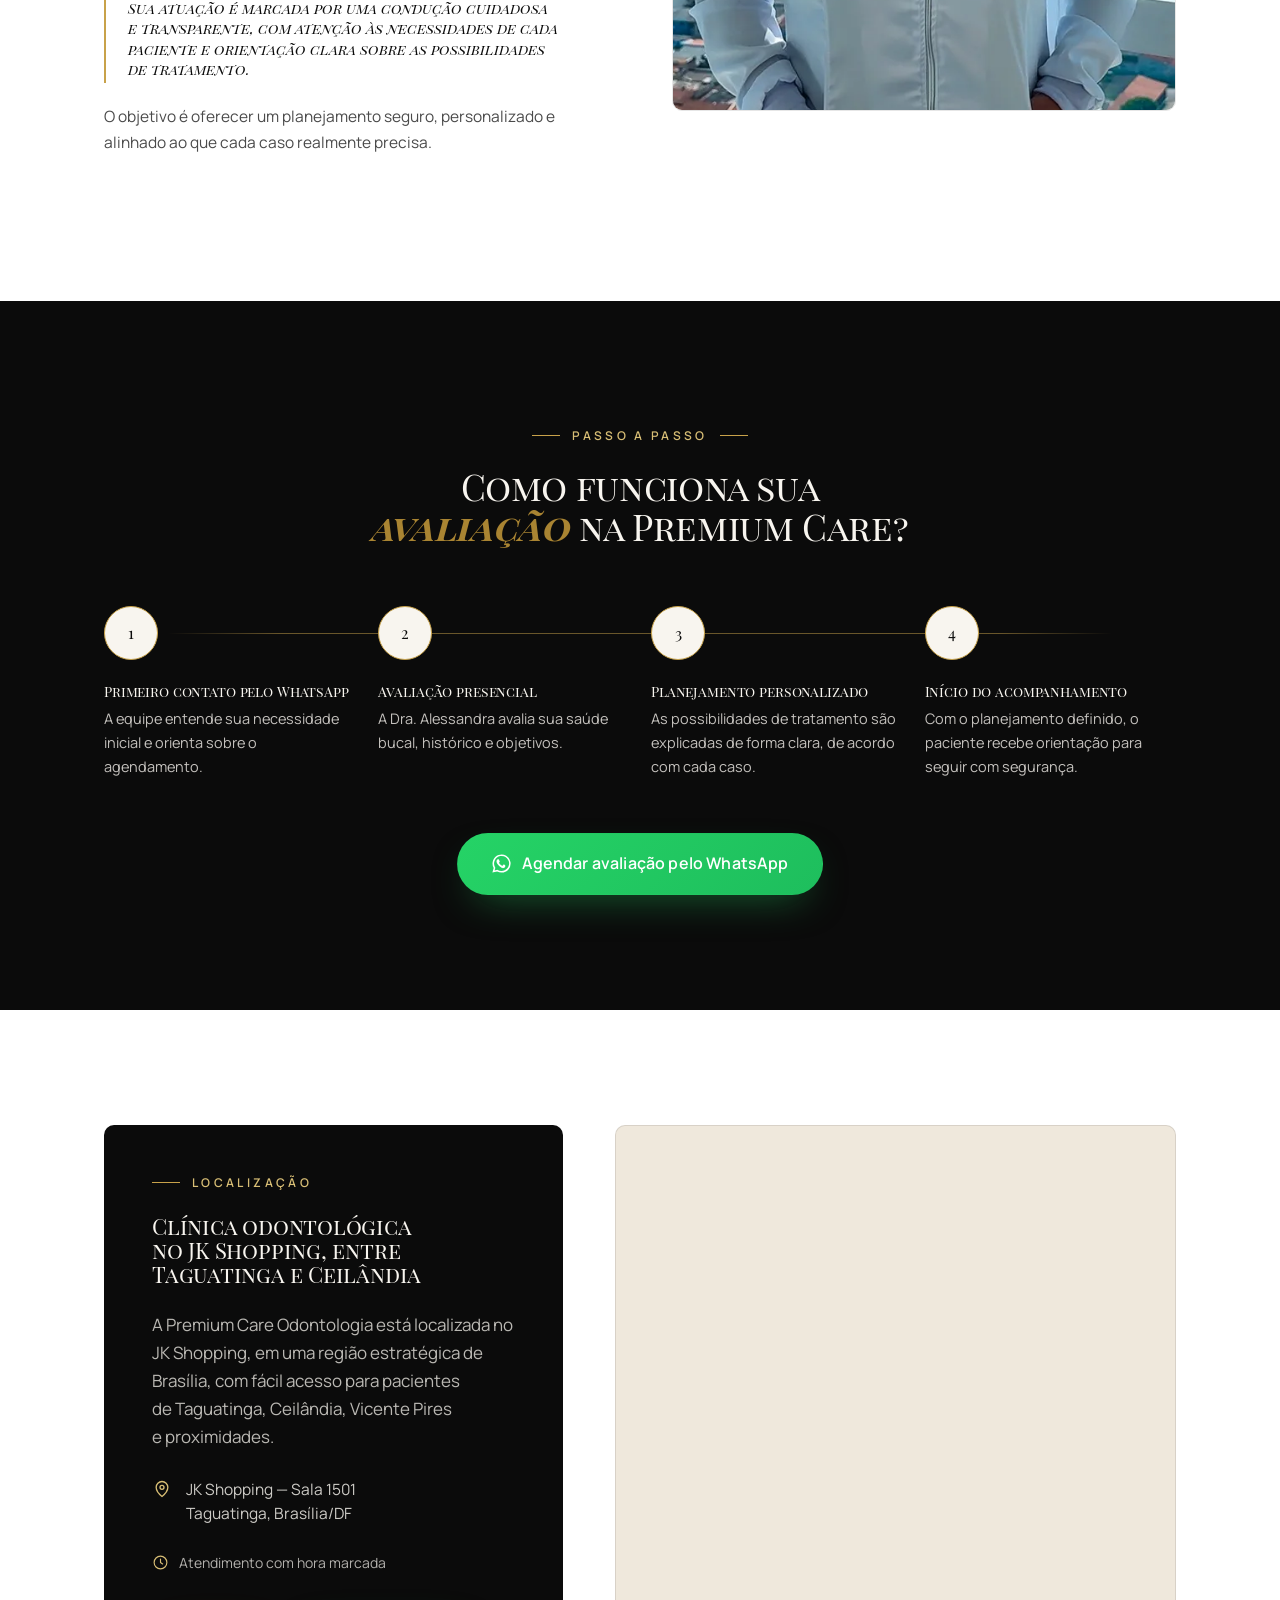
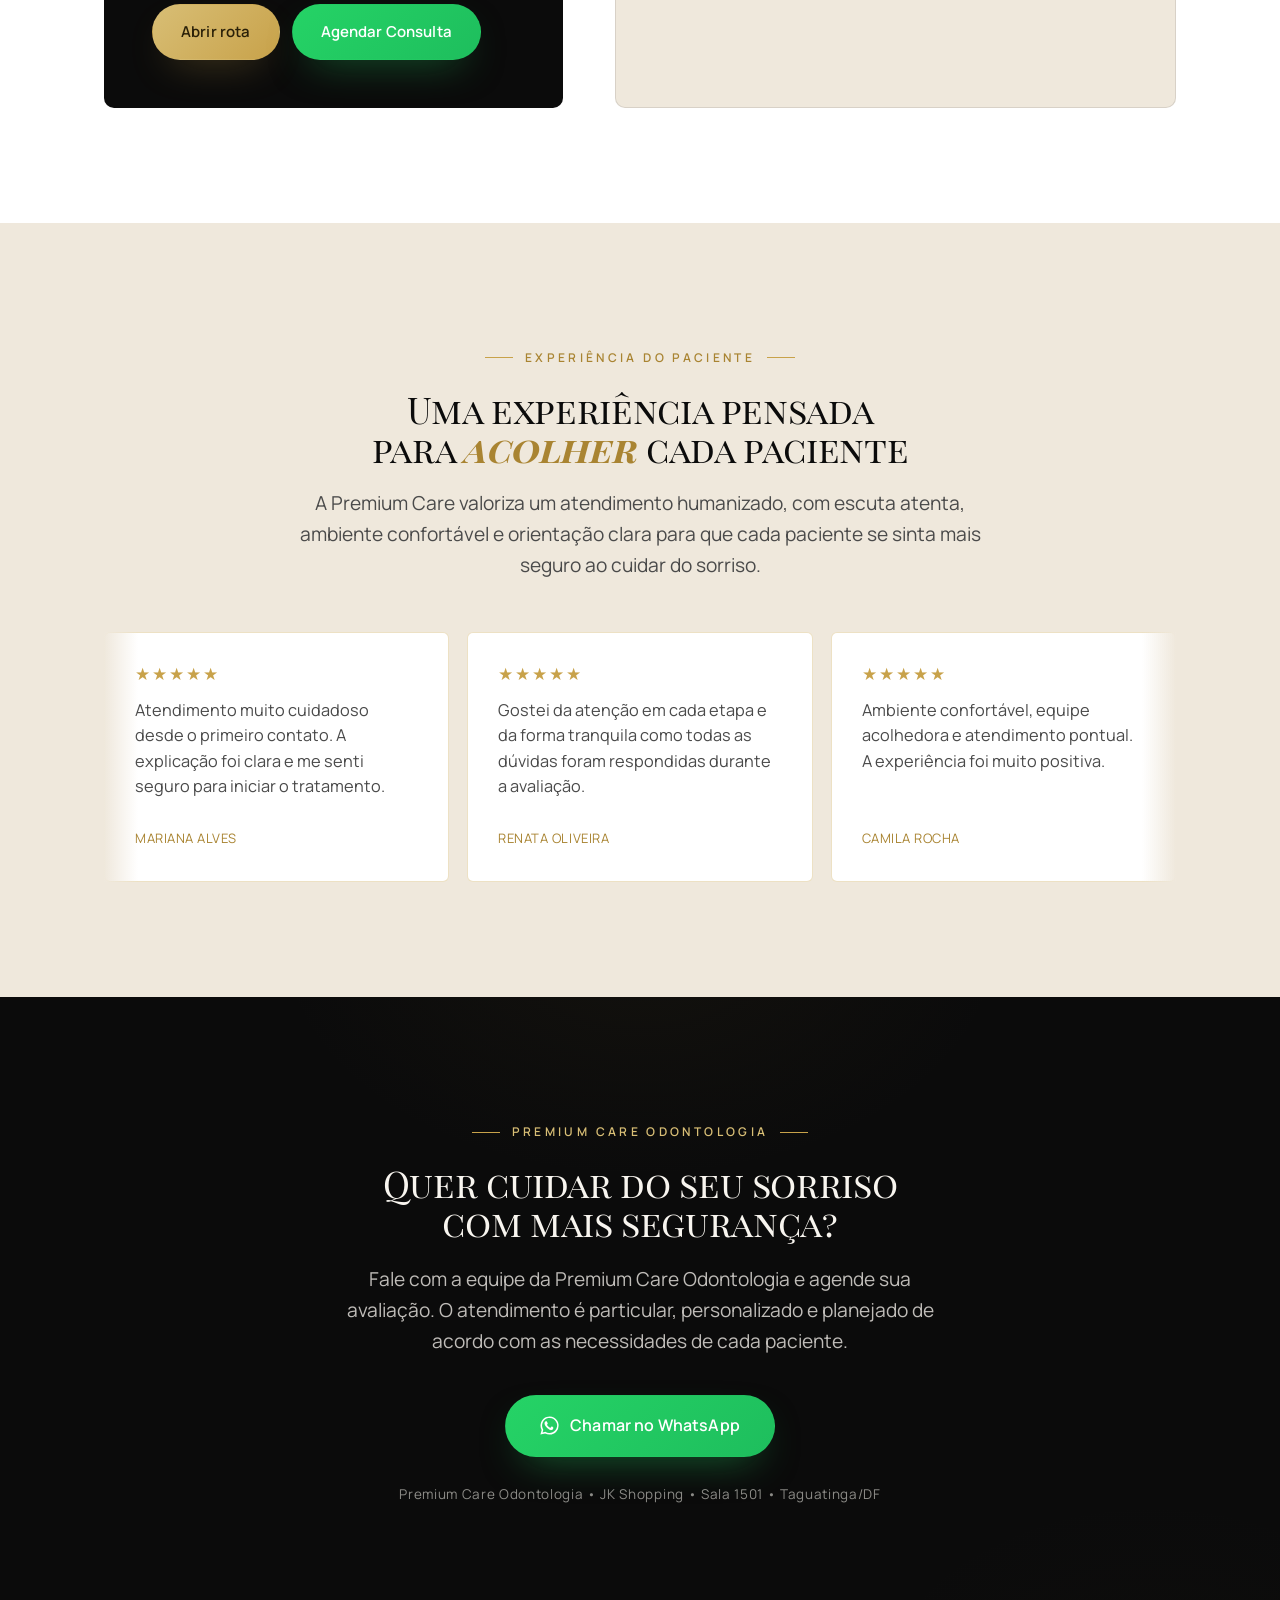
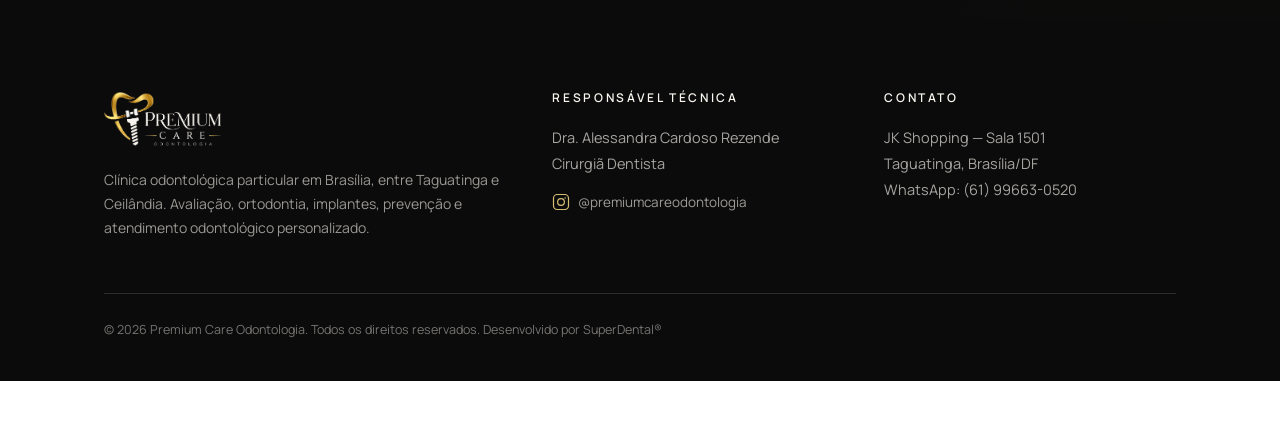
==== commit 9e421ce3: "att" ====
--- a/index.html
+++ b/index.html
@@ -45,7 +45,7 @@
   "founder": { "@type": "Person", "name": "Dra. Alessandra Cardoso Rezende", "jobTitle": "Cirurgiã-dentista" },
   "address": {
     "@type": "PostalAddress",
-    "streetAddress": "JK Shopping - Q QNM 34 Área Especial 01, Sala 1501 EDIF",
+    "streetAddress": "JK Shopping, Sala 1501 - Q QNM 34 Área Especial 01, Sala 1501 EDIF",
     "addressLocality": "Taguatinga",
     "addressRegion": "DF",
     "postalCode": "72145-450",
@@ -293,7 +293,7 @@
         <p style="color:rgba(248,245,239,0.74); margin-top:6px;">A Premium Care Odontologia está localizada no JK Shopping, em uma região estratégica de Brasília, com fácil acesso para pacientes de Taguatinga, Ceilândia, Vicente Pires e proximidades.</p>
         <div class="loc-addr">
           <svg viewBox="0 0 24 24" fill="none" stroke="currentColor" stroke-width="1.6"><path d="M12 21s-7-5.5-7-11a7 7 0 0 1 14 0c0 5.5-7 11-7 11z" stroke-linejoin="round"/><circle cx="12" cy="10" r="2.4"/></svg>
-          <span>JK Shopping — Q QNM 34 Área Especial 01, Sala 1501 EDIF<br/>Taguatinga, Brasília — DF, 72145-450</span>
+          <span>JK Shopping — Sala 1501<br/>Taguatinga, Brasília/DF</span>
         </div>
         <div class="loc-meta">
           <svg viewBox="0 0 24 24" fill="none" stroke="currentColor" stroke-width="1.6"><circle cx="12" cy="12" r="9"/><path d="M12 7v5l3 2" stroke-linecap="round" stroke-linejoin="round"/></svg>
